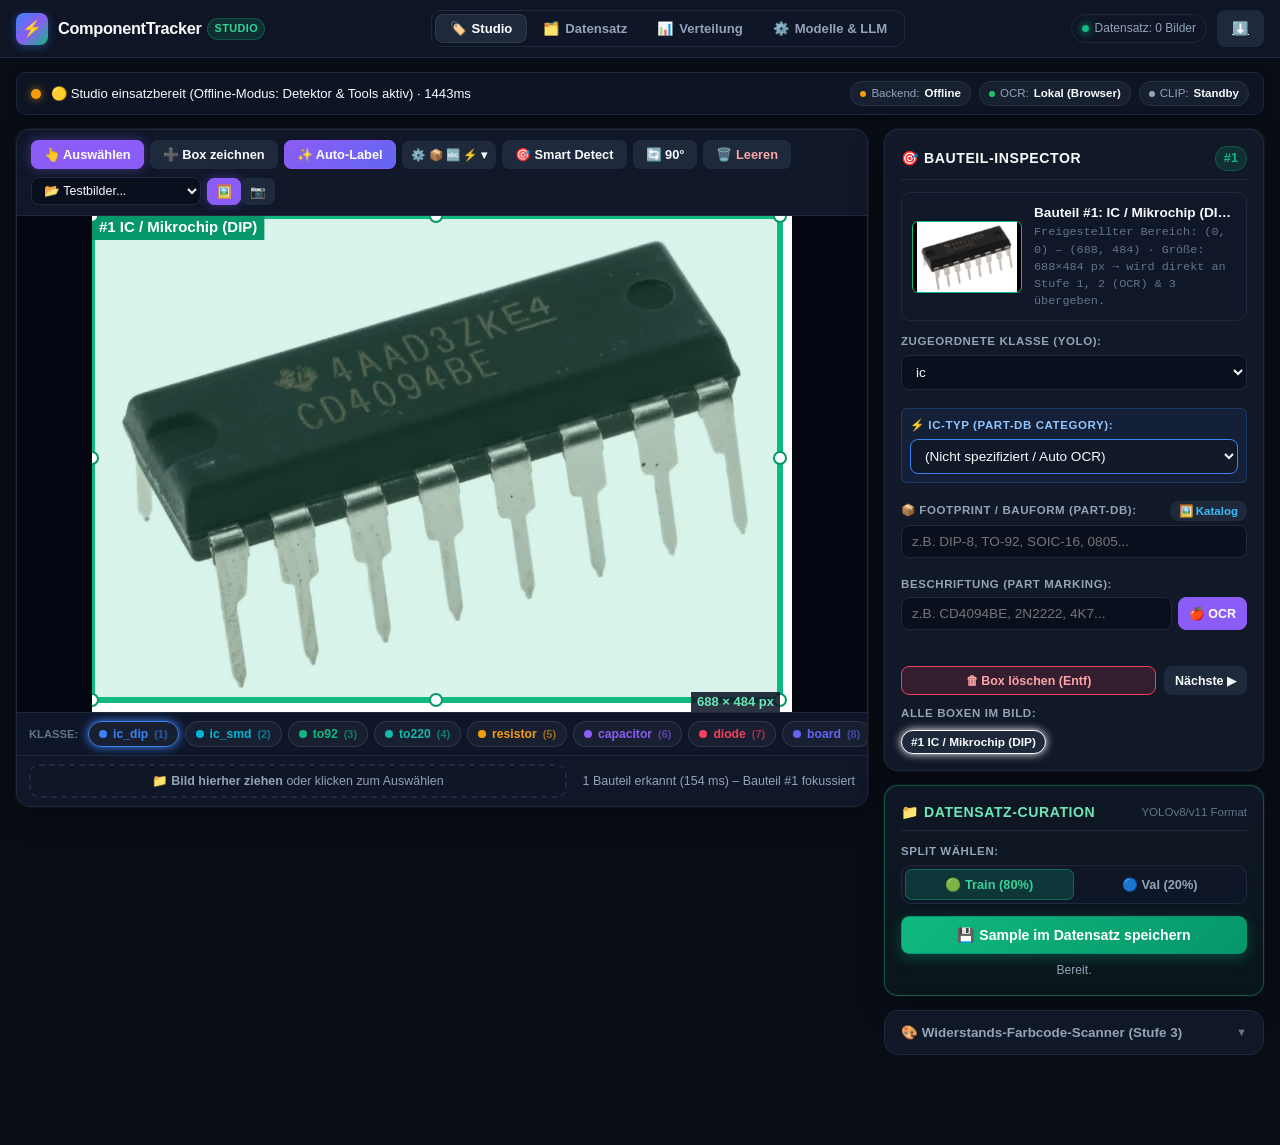
==== studies/pureHtmlJs/index.html @ 115fc206 "Initial commit: ComponentTracker with AI auto-labeling, Part-DB catalog, and dataset curation" ====
<!DOCTYPE html>
<html lang="de">
<head>
    <meta charset="UTF-8">
    <meta name="viewport" content="width=device-width, initial-scale=1.0, maximum-scale=1.0, user-scalable=no, viewport-fit=cover">
    <meta name="apple-mobile-web-app-capable" content="yes">
    <meta name="apple-mobile-web-app-status-bar-style" content="black-translucent">
    <title>ComponentTracker Studio – Data Curation & Labeling Platform</title>
    <style>
        :root {
            --bg: #090d16;
            --surface: #111827;
            --surface-elevated: #1e293b;
            --surface-glass: rgba(17, 24, 39, 0.85);
            --border: #1f293d;
            --border-hover: #334155;
            --border-focus: #38bdf8;
            --text: #f8fafc;
            --text-secondary: #94a3b8;
            --muted: #64748b;
            
            --primary: #3b82f6;
            --primary-hover: #2563eb;
            --accent: #10b981;
            --accent-glow: rgba(16, 185, 129, 0.25);
            --purple: #8b5cf6;
            --amber: #f59e0b;
            --rose: #f43f5e;
            --cyan: #06b6d4;

            /* YOLO Klassen-Farben (Semantic Palette) */
            --c-ic-dip: #3b82f6;
            --c-ic-smd: #06b6d4;
            --c-to92: #10b981;
            --c-to220: #14b8a6;
            --c-resistor: #f59e0b;
            --c-capacitor: #8b5cf6;
            --c-diode: #f43f5e;
            --c-board: #6366f1;
            --c-other: #94a3b8;

            --radius-sm: 6px;
            --radius-md: 10px;
            --radius-lg: 14px;
            --radius-full: 9999px;
            --shadow-card: 0 10px 30px -5px rgba(0, 0, 0, 0.5), 0 0 0 1px rgba(255, 255, 255, 0.05);
        }

        * {
            box-sizing: border-box;
            -webkit-tap-highlight-color: transparent;
        }

        body {
            font-family: -apple-system, BlinkMacSystemFont, "SF Pro Text", "Segoe UI", Roboto, Helvetica, Arial, sans-serif;
            background: var(--bg);
            color: var(--text);
            margin: 0;
            padding: 0;
            min-height: 100dvh;
            display: flex;
            flex-direction: column;
            overflow-x: hidden;
            font-size: 14px;
            line-height: 1.45;
        }

        /* Safe-Area Insets für iPhone 16 Pro (Dynamic Island & Home Indicator) */
        .safe-top {
            padding-top: max(12px, env(safe-area-inset-top));
        }
        .safe-bottom {
            padding-bottom: max(16px, env(safe-area-inset-bottom));
        }

        /* =====================================================================
           STUDIO NAVIGATION HEADER (Dataloop / ClearML Style)
           ===================================================================== */
        header.studio-navbar {
            position: sticky;
            top: 0;
            z-index: 50;
            background: var(--surface-glass);
            backdrop-filter: blur(20px);
            -webkit-backdrop-filter: blur(20px);
            border-bottom: 1px solid var(--border);
            padding: max(10px, env(safe-area-inset-top)) 16px 10px;
            display: flex;
            align-items: center;
            justify-content: space-between;
            gap: 12px;
        }

        .brand-wrap {
            display: flex;
            align-items: center;
            gap: 10px;
            text-decoration: none;
            color: var(--text);
            user-select: none;
        }
        .brand-icon {
            width: 32px;
            height: 32px;
            border-radius: 8px;
            background: linear-gradient(135deg, #3b82f6 0%, #8b5cf6 50%, #10b981 100%);
            display: flex;
            align-items: center;
            justify-content: center;
            font-size: 16px;
            font-weight: 800;
            box-shadow: 0 2px 10px rgba(59, 130, 246, 0.4);
        }
        .brand-title {
            font-size: 1.02rem;
            font-weight: 700;
            letter-spacing: -0.02em;
            display: flex;
            align-items: center;
            gap: 6px;
        }
        .brand-badge {
            font-size: 0.68rem;
            font-weight: 700;
            text-transform: uppercase;
            padding: 2px 6px;
            border-radius: var(--radius-full);
            background: rgba(16, 185, 129, 0.15);
            color: #34d399;
            border: 1px solid rgba(16, 185, 129, 0.3);
            letter-spacing: 0.04em;
        }

        /* Segmented Navigation Control */
        .nav-tabs {
            display: flex;
            align-items: center;
            background: rgba(15, 23, 42, 0.7);
            border: 1px solid var(--border);
            border-radius: var(--radius-md);
            padding: 3px;
            gap: 2px;
        }
        .nav-tab-btn {
            background: transparent;
            border: none;
            color: var(--text-secondary);
            font-size: 0.82rem;
            font-weight: 600;
            padding: 6px 14px;
            border-radius: 8px;
            cursor: pointer;
            transition: all 0.15s ease;
            display: flex;
            align-items: center;
            gap: 6px;
            white-space: nowrap;
        }
        .nav-tab-btn:hover {
            color: var(--text);
            background: rgba(255, 255, 255, 0.05);
        }
        .nav-tab-btn.active {
            background: var(--surface-elevated);
            color: #fff;
            box-shadow: 0 1px 4px rgba(0, 0, 0, 0.3);
            border: 1px solid rgba(255, 255, 255, 0.08);
        }

        .header-actions {
            display: flex;
            align-items: center;
            gap: 10px;
        }
        .status-pill {
            display: flex;
            align-items: center;
            gap: 6px;
            font-size: 0.75rem;
            color: var(--text-secondary);
            background: rgba(15, 23, 42, 0.6);
            border: 1px solid var(--border);
            padding: 5px 10px;
            border-radius: var(--radius-full);
            white-space: nowrap;
        }
        .live-dot {
            width: 7px;
            height: 7px;
            border-radius: 50%;
            background: #10b981;
            box-shadow: 0 0 8px #10b981;
            animation: pulse-dot 2s infinite;
        }
        @keyframes pulse-dot {
            0%, 100% { opacity: 1; transform: scale(1); }
            50% { opacity: 0.5; transform: scale(0.85); }
        }

        /* =====================================================================
           VIEW CONTAINERS
           ===================================================================== */
        main.app-main {
            flex: 1;
            width: 100%;
            max-width: 1440px;
            margin: 0 auto;
            padding: 14px 16px 80px; /* 80px padding for mobile dock */
            display: flex;
            flex-direction: column;
        }

        .app-view {
            display: none;
            width: 100%;
            animation: fadeIn 0.2s ease-out;
        }
        .app-view.active {
            display: block;
        }
        @keyframes fadeIn {
            from { opacity: 0; transform: translateY(4px); }
            to { opacity: 1; transform: translateY(0); }
        }

        /* =====================================================================
           STUDIO VIEW LAYOUT (Canvas + Inspector)
           ===================================================================== */
        .studio-grid {
            display: grid;
            grid-template-columns: 1fr 380px;
            gap: 16px;
            align-items: start;
        }

        @media (max-width: 960px) {
            .studio-grid {
                grid-template-columns: 1fr;
            }
        }

        /* Hero Canvas Section */
        .studio-canvas-card {
            background: var(--surface);
            border: 1px solid var(--border);
            border-radius: var(--radius-lg);
            overflow: hidden;
            display: flex;
            flex-direction: column;
            box-shadow: var(--shadow-card);
        }

        .canvas-top-bar {
            padding: 10px 14px;
            background: rgba(15, 23, 42, 0.7);
            border-bottom: 1px solid var(--border);
            display: flex;
            align-items: center;
            justify-content: space-between;
            gap: 8px;
            flex-wrap: wrap;
        }

        .tool-btn-group {
            display: flex;
            align-items: center;
            gap: 6px;
            flex-wrap: wrap;
        }

        .btn-tool {
            padding: 6px 12px;
            font-size: 0.8rem;
            font-weight: 600;
            border-radius: 7px;
            border: 1px solid var(--border);
            background: var(--surface-elevated);
            color: var(--text);
            cursor: pointer;
            transition: all 0.15s ease;
            display: inline-flex;
            align-items: center;
            gap: 6px;
        }
        .btn-tool:hover:not(:disabled) {
            background: #334155;
            border-color: #475569;
        }
        .btn-tool.active {
            background: #8b5cf6;
            border-color: #8b5cf6;
            color: #fff;
            box-shadow: 0 0 12px rgba(139, 92, 246, 0.4);
        }
        .btn-tool-accent {
            background: linear-gradient(135deg, #8b5cf6 0%, #6366f1 100%);
            border-color: #8b5cf6;
            color: #fff;
            font-weight: 700;
        }
        .btn-tool-accent:hover:not(:disabled) {
            filter: brightness(1.15);
        }

        /* Hero Image / Video Stage */
        .stage-viewport {
            background: #040711;
            position: relative;
            min-height: 380px;
            max-height: 68vh;
            display: flex;
            align-items: center;
            justify-content: center;
            overflow: hidden;
            touch-action: none;
            user-select: none;
            -webkit-user-select: none;
        }

        .image-stage-wrap {
            position: relative;
            display: inline-block;
            max-width: 100%;
            max-height: 68vh;
            line-height: 0;
        }

        #preview-image, #webcam {
            max-width: 100%;
            max-height: 68vh;
            width: auto;
            height: auto;
            display: block;
            object-fit: contain;
        }

        #bbox-overlay-canvas, #webcam-bbox-canvas {
            position: absolute;
            top: 0;
            left: 0;
            width: 100%;
            height: 100%;
            cursor: crosshair;
            pointer-events: auto;
            touch-action: none;
        }

        /* Mobile Magnifier Loupe */
        #touch-loupe-canvas {
            position: absolute;
            top: 14px;
            right: 14px;
            width: 90px;
            height: 90px;
            border-radius: 50%;
            border: 3px solid #38bdf8;
            box-shadow: 0 8px 24px rgba(0, 0, 0, 0.8), 0 0 16px rgba(56, 189, 248, 0.4);
            pointer-events: none;
            display: none;
            background: #000;
            z-index: 30;
        }

        /* Class Quick-Palette Bar (unter dem Canvas) */
        .class-palette-bar {
            padding: 8px 12px;
            background: rgba(15, 23, 42, 0.95);
            border-top: 1px solid var(--border);
            display: flex;
            align-items: center;
            gap: 6px;
            overflow-x: auto;
            scrollbar-width: thin;
        }
        .class-palette-bar::-webkit-scrollbar {
            height: 4px;
        }
        .class-palette-bar::-webkit-scrollbar-thumb {
            background: var(--border);
            border-radius: 4px;
        }

        .class-quick-chip {
            padding: 5px 10px;
            border-radius: var(--radius-full);
            font-size: 0.76rem;
            font-weight: 600;
            background: rgba(255, 255, 255, 0.04);
            border: 1px solid rgba(255, 255, 255, 0.1);
            color: var(--text-secondary);
            cursor: pointer;
            transition: all 0.15s ease;
            white-space: nowrap;
            display: inline-flex;
            align-items: center;
            gap: 6px;
        }
        .class-quick-chip:hover {
            color: #fff;
            transform: translateY(-1px);
        }
        .class-quick-chip.active {
            color: #fff;
            border-color: currentColor;
            box-shadow: 0 0 10px currentColor;
        }
        .class-dot {
            width: 8px;
            height: 8px;
            border-radius: 50%;
            background: currentColor;
        }

        /* Sample Quick-Bar (unter Palette) */
        .canvas-bottom-bar {
            padding: 8px 12px;
            background: rgba(15, 23, 42, 0.6);
            border-top: 1px solid var(--border);
            display: flex;
            align-items: center;
            justify-content: space-between;
            gap: 8px;
            flex-wrap: wrap;
            font-size: 0.78rem;
            color: var(--text-secondary);
        }

        /* =====================================================================
           STUDIO INSPECTOR COLUMN (Right Side)
           ===================================================================== */
        .studio-inspector {
            display: flex;
            flex-direction: column;
            gap: 14px;
        }

        .inspector-card {
            background: var(--surface);
            border: 1px solid var(--border);
            border-radius: var(--radius-lg);
            padding: 16px;
            box-shadow: var(--shadow-card);
        }

        .card-header-row {
            display: flex;
            align-items: center;
            justify-content: space-between;
            margin-bottom: 12px;
            padding-bottom: 8px;
            border-bottom: 1px solid var(--border);
        }
        .card-title {
            font-size: 0.88rem;
            font-weight: 700;
            color: var(--text);
            display: flex;
            align-items: center;
            gap: 8px;
            text-transform: uppercase;
            letter-spacing: 0.04em;
        }

        /* Selected Box Crop Preview */
        .crop-hero-wrap {
            display: flex;
            gap: 12px;
            align-items: center;
            background: rgba(15, 23, 42, 0.8);
            border: 1px solid var(--border);
            border-radius: var(--radius-md);
            padding: 10px;
            margin-bottom: 12px;
        }
        #stage0-crop-canvas {
            width: 110px;
            height: 72px;
            border-radius: 6px;
            background: #000;
            border: 1px solid var(--accent);
            object-fit: contain;
            display: block;
            flex-shrink: 0;
        }
        .crop-ocr-overlay {
            position: absolute;
            top: 10px;
            left: 10px;
            width: 110px;
            height: 72px;
            border-radius: 6px;
            background: rgba(15, 23, 42, 0.78);
            backdrop-filter: blur(3px);
            -webkit-backdrop-filter: blur(3px);
            display: flex;
            flex-direction: column;
            align-items: center;
            justify-content: center;
            border: 1.5px solid rgba(192, 132, 252, 0.7);
            overflow: hidden;
            z-index: 10;
            box-shadow: 0 0 15px rgba(192, 132, 252, 0.3);
        }
        .ocr-scan-laser {
            position: absolute;
            left: 0;
            right: 0;
            height: 2px;
            background: linear-gradient(90deg, transparent, #c084fc, #38bdf8, transparent);
            box-shadow: 0 0 8px #c084fc, 0 0 14px #38bdf8;
            animation: laserScan 1.1s ease-in-out infinite alternate;
        }
        @keyframes laserScan {
            0% { top: 4px; opacity: 0.4; }
            50% { opacity: 1; }
            100% { top: 66px; opacity: 0.4; }
        }
        .ocr-spinner-badge {
            position: relative;
            z-index: 2;
            display: flex;
            align-items: center;
            gap: 5px;
            background: rgba(0, 0, 0, 0.75);
            padding: 3px 7px;
            border-radius: 4px;
            font-size: 0.7rem;
            font-weight: 700;
            color: #e9d5ff;
            border: 1px solid rgba(192, 132, 252, 0.4);
        }
        .ocr-spinner {
            width: 10px;
            height: 10px;
            border: 2px solid rgba(192, 132, 252, 0.3);
            border-top-color: #c084fc;
            border-radius: 50%;
            animation: spin 0.8s linear infinite;
        }
        @keyframes spin {
            to { transform: rotate(360deg); }
        }

        .btn-danger-pulse {
            background: linear-gradient(135deg, #ef4444 0%, #dc2626 100%) !important;
            border-color: #f87171 !important;
            color: #fff !important;
            animation: stopPulse 1.4s ease-in-out infinite alternate;
        }
        @keyframes stopPulse {
            0% { box-shadow: 0 0 4px rgba(239, 68, 68, 0.4); }
            100% { box-shadow: 0 0 12px rgba(239, 68, 68, 0.8); }
        }
        .crop-meta-wrap {
            flex: 1;
            min-width: 0;
            font-size: 0.78rem;
        }
        .crop-title-text {
            font-size: 0.85rem;
            font-weight: 700;
            color: var(--text);
            margin-bottom: 2px;
            white-space: nowrap;
            overflow: hidden;
            text-overflow: ellipsis;
        }
        .crop-dims-text {
            color: var(--muted);
            font-family: ui-monospace, monospace;
            font-size: 0.74rem;
        }

        /* Form Fields */
        .form-group {
            margin-bottom: 12px;
        }
        label.field-label {
            display: block;
            font-size: 0.72rem;
            font-weight: 700;
            color: var(--text-secondary);
            margin-bottom: 5px;
            text-transform: uppercase;
            letter-spacing: 0.05em;
        }

        select, input[type="text"], input[type="password"] {
            width: 100%;
            padding: 8px 10px;
            border-radius: 8px;
            border: 1px solid var(--border);
            background: #0a0f1d;
            color: var(--text);
            font-size: 0.85rem;
            transition: border-color 0.15s ease;
        }
        select:focus, input[type="text"]:focus, input[type="password"]:focus {
            outline: none;
            border-color: var(--border-focus);
            box-shadow: 0 0 0 2px rgba(56, 189, 248, 0.2);
        }

        /* Curation Split Selector */
        .split-pill-group {
            display: flex;
            background: rgba(15, 23, 42, 0.8);
            border: 1px solid var(--border);
            border-radius: var(--radius-md);
            padding: 3px;
            gap: 3px;
        }
        .split-pill-btn {
            flex: 1;
            padding: 7px 10px;
            border: none;
            border-radius: 7px;
            font-size: 0.8rem;
            font-weight: 600;
            cursor: pointer;
            background: transparent;
            color: var(--text-secondary);
            transition: all 0.15s ease;
            text-align: center;
        }
        .split-pill-btn.active.train {
            background: rgba(16, 185, 129, 0.2);
            color: #34d399;
            border: 1px solid rgba(16, 185, 129, 0.4);
        }
        .split-pill-btn.active.val {
            background: rgba(59, 130, 246, 0.2);
            color: #60a5fa;
            border: 1px solid rgba(59, 130, 246, 0.4);
        }

        .btn-save-dataset {
            width: 100%;
            padding: 10px 14px;
            font-size: 0.88rem;
            font-weight: 700;
            border-radius: 8px;
            border: 1px solid #059669;
            background: linear-gradient(135deg, #10b981 0%, #059669 100%);
            color: #fff;
            cursor: pointer;
            transition: all 0.15s ease;
            display: flex;
            align-items: center;
            justify-content: center;
            gap: 8px;
            box-shadow: 0 4px 14px rgba(16, 185, 129, 0.3);
        }
        .btn-save-dataset:hover:not(:disabled) {
            filter: brightness(1.1);
            transform: translateY(-1px);
        }

        /* Collapsible Accordion (Advanced Tools) */
        details.tool-accordion {
            background: var(--surface);
            border: 1px solid var(--border);
            border-radius: var(--radius-lg);
            overflow: hidden;
            margin-bottom: 10px;
        }
        details.tool-accordion summary {
            padding: 12px 16px;
            font-weight: 600;
            font-size: 0.84rem;
            color: var(--text-secondary);
            cursor: pointer;
            user-select: none;
            display: flex;
            align-items: center;
            justify-content: space-between;
            background: rgba(15, 23, 42, 0.4);
        }
        details.tool-accordion summary:hover {
            color: var(--text);
            background: rgba(255, 255, 255, 0.03);
        }
        details.tool-accordion[open] summary {
            border-bottom: 1px solid var(--border);
            color: var(--text);
        }
        .accordion-content {
            padding: 14px 16px;
        }

        /* =====================================================================
           DATASET BROWSER VIEW (Dataloop Style Gallery)
           ===================================================================== */
        .dataset-toolbar {
            background: var(--surface);
            border: 1px solid var(--border);
            border-radius: var(--radius-lg);
            padding: 14px 16px;
            margin-bottom: 16px;
            display: flex;
            align-items: center;
            justify-content: space-between;
            gap: 12px;
            flex-wrap: wrap;
        }
        .filter-group {
            display: flex;
            align-items: center;
            gap: 8px;
            flex-wrap: wrap;
        }

        /* Labellerr & Dataloop Style Dataset Header & Toolbar */
        .dataset-top-header {
            background: var(--surface);
            border: 1px solid var(--border);
            border-radius: var(--radius-lg);
            padding: 12px 18px;
            margin-bottom: 12px;
            display: flex;
            align-items: center;
            justify-content: space-between;
            gap: 16px;
            flex-wrap: wrap;
        }
        .dataset-title-block {
            display: flex;
            flex-direction: column;
            gap: 2px;
        }
        .dataset-heading {
            font-size: 1.25rem;
            font-weight: 800;
            color: #fff;
            margin: 0;
            letter-spacing: -0.01em;
        }
        .dataset-subheading {
            font-size: 0.74rem;
            color: var(--text-secondary);
        }
        .gallery-search-wrap {
            flex: 1;
            max-width: 320px;
            min-width: 180px;
        }
        .gallery-search-wrap input {
            width: 100%;
            background: rgba(15, 23, 42, 0.7);
            border: 1px solid var(--border);
            border-radius: var(--radius-md);
            padding: 6px 12px;
            color: var(--text);
            font-size: 0.8rem;
            outline: none;
            transition: border-color 0.15s ease;
        }
        .gallery-search-wrap input:focus {
            border-color: #38bdf8;
            box-shadow: 0 0 0 2px rgba(56, 189, 248, 0.2);
        }
        .dataset-header-controls {
            display: flex;
            align-items: center;
            gap: 8px;
            flex-wrap: wrap;
        }
        .zoom-slider-box {
            display: flex;
            align-items: center;
            gap: 6px;
            background: rgba(15, 23, 42, 0.7);
            border: 1px solid var(--border);
            padding: 4px 10px;
            border-radius: var(--radius-md);
        }
        .zoom-slider-box input[type="range"] {
            width: 80px;
            accent-color: #38bdf8;
            cursor: pointer;
        }
        .badge-pill {
            background: rgba(255, 255, 255, 0.08);
            border: 1px solid rgba(255, 255, 255, 0.12);
            color: var(--text);
            border-radius: var(--radius-full);
            padding: 2px 8px;
            font-size: 0.72rem;
            font-weight: 700;
            font-family: ui-monospace, monospace;
        }
        .badge-pill.accent {
            background: rgba(56, 189, 248, 0.15);
            border-color: rgba(56, 189, 248, 0.35);
            color: #38bdf8;
        }

        /* Filter-Bar mit Splits & Dynamischen Klassen-Chips */
        .dataset-filter-bar {
            background: var(--surface);
            border: 1px solid var(--border);
            border-radius: var(--radius-md);
            padding: 8px 14px;
            margin-bottom: 16px;
            display: flex;
            align-items: center;
            gap: 12px;
            flex-wrap: wrap;
        }
        .filter-split-group {
            display: flex;
            align-items: center;
            gap: 6px;
        }
        .filter-label {
            font-size: 0.78rem;
            font-weight: 700;
            color: var(--text-secondary);
        }
        .btn-filter-pill {
            background: transparent;
            border: 1px solid var(--border);
            color: var(--text-secondary);
            border-radius: var(--radius-full);
            padding: 3px 10px;
            font-size: 0.75rem;
            font-weight: 600;
            cursor: pointer;
            transition: all 0.15s ease;
        }
        .btn-filter-pill:hover {
            color: var(--text);
            background: rgba(255, 255, 255, 0.05);
        }
        .btn-filter-pill.active {
            background: #38bdf8;
            border-color: #38bdf8;
            color: #0f172a;
            font-weight: 700;
        }
        .filter-divider {
            width: 1px;
            height: 20px;
            background: var(--border);
        }
        .filter-classes-scroll {
            display: flex;
            align-items: center;
            gap: 6px;
            overflow-x: auto;
            flex: 1;
            padding-bottom: 2px;
        }
        .class-filter-pill {
            padding: 3px 10px;
            border-radius: var(--radius-full);
            font-size: 0.72rem;
            font-weight: 600;
            background: rgba(255, 255, 255, 0.04);
            cursor: pointer;
            border: 1px solid rgba(255, 255, 255, 0.12);
            white-space: nowrap;
            transition: all 0.15s ease;
        }
        .class-filter-pill:hover {
            background: rgba(255, 255, 255, 0.08);
        }
        .class-filter-pill.active {
            background: rgba(56, 189, 248, 0.2);
            border-color: #38bdf8;
            color: #38bdf8 !important;
            font-weight: 800;
            box-shadow: 0 0 10px rgba(56, 189, 248, 0.3);
        }

        .gallery-grid {
            display: grid;
            grid-template-columns: repeat(auto-fill, minmax(var(--gallery-card-min-width, 260px), 1fr));
            gap: 16px;
        }

        .sample-card {
            background: var(--surface);
            border: 1px solid var(--border);
            border-radius: var(--radius-md);
            overflow: hidden;
            transition: all 0.2s ease;
            display: flex;
            flex-direction: column;
            box-shadow: var(--shadow-card);
            position: relative;
        }
        .sample-card:hover {
            border-color: #38bdf8;
            transform: translateY(-2px);
            box-shadow: 0 8px 24px rgba(0, 0, 0, 0.4);
        }
        .sample-thumb-wrap {
            position: relative;
            width: 100%;
            aspect-ratio: 4 / 3;
            background: #060913;
            cursor: pointer;
            overflow: hidden;
            display: flex;
            align-items: center;
            justify-content: center;
        }
        .sample-thumb-wrap::before {
            content: '';
            position: absolute;
            inset: 0;
            background: linear-gradient(90deg, rgba(255,255,255,0.01) 0%, rgba(255,255,255,0.06) 50%, rgba(255,255,255,0.01) 100%);
            background-size: 200% 100%;
            animation: gallery-shimmer 1.8s infinite;
            pointer-events: none;
            z-index: 1;
            transition: opacity 0.2s ease;
        }
        .sample-thumb-wrap.loaded::before {
            opacity: 0;
        }
        .sample-thumb-wrap img {
            width: 100%;
            height: 100%;
            object-fit: fill;
            display: block;
            opacity: 0;
            transition: opacity 0.3s cubic-bezier(0.4, 0, 0.2, 1), transform 0.2s ease;
        }
        .sample-thumb-wrap img.loaded {
            opacity: 1;
        }
        .sample-card:hover .sample-thumb-wrap img {
            transform: scale(1.02);
        }

        @keyframes gallery-shimmer {
            0% { background-position: -200% 0; }
            100% { background-position: 200% 0; }
        }
        .gallery-skeleton-card {
            background: var(--surface);
            border: 1px solid var(--border);
            border-radius: var(--radius-md);
            overflow: hidden;
            display: flex;
            flex-direction: column;
            pointer-events: none;
            box-shadow: var(--shadow-card);
        }
        .skeleton-thumb {
            width: 100%;
            aspect-ratio: 4 / 3;
            background: linear-gradient(90deg, #070b14 0%, #151d30 50%, #070b14 100%);
            background-size: 200% 100%;
            animation: gallery-shimmer 1.5s infinite;
        }
        .skeleton-line {
            height: 12px;
            border-radius: 4px;
            background: linear-gradient(90deg, rgba(255,255,255,0.03) 0%, rgba(255,255,255,0.08) 50%, rgba(255,255,255,0.03) 100%);
            background-size: 200% 100%;
            animation: gallery-shimmer 1.5s infinite;
            margin-bottom: 8px;
        }
        .gallery-sentinel {
            grid-column: 1 / -1;
            padding: 24px 16px;
            text-align: center;
            color: var(--muted);
            font-size: 0.85rem;
            display: flex;
            align-items: center;
            justify-content: center;
            gap: 10px;
        }
        .gallery-sentinel-spinner {
            width: 18px;
            height: 18px;
            border: 2px solid rgba(56, 189, 248, 0.2);
            border-top-color: #38bdf8;
            border-radius: 50%;
            animation: spin 0.8s linear infinite;
        }
        .sample-boxes-overlay {
            position: absolute;
            top: 0;
            left: 0;
            width: 100%;
            height: 100%;
            pointer-events: none;
            transition: opacity 0.2s ease;
            z-index: 2;
        }
        .sample-boxes-overlay.hidden {
            opacity: 0;
        }
        .sample-split-tag {
            position: absolute;
            top: 8px;
            left: 8px;
            padding: 2px 7px;
            border-radius: var(--radius-full);
            font-size: 0.68rem;
            font-weight: 800;
            text-transform: uppercase;
            letter-spacing: 0.05em;
            z-index: 3;
        }
        .sample-split-tag.train {
            background: rgba(16, 185, 129, 0.95);
            color: #064e3b;
            box-shadow: 0 2px 6px rgba(0,0,0,0.4);
        }
        .sample-split-tag.val {
            background: rgba(59, 130, 246, 0.95);
            color: #1e3a8a;
            box-shadow: 0 2px 6px rgba(0,0,0,0.4);
        }
        .sample-count-tag {
            position: absolute;
            bottom: 8px;
            right: 8px;
            padding: 2px 8px;
            border-radius: var(--radius-full);
            font-size: 0.7rem;
            font-weight: 700;
            background: rgba(0, 0, 0, 0.8);
            color: #fff;
            backdrop-filter: blur(4px);
            border: 1px solid rgba(255, 255, 255, 0.15);
            z-index: 3;
        }
        .sample-status-bar {
            height: 3px;
            width: 100%;
            background: #10b981;
        }
        .sample-status-bar.empty {
            background: #f59e0b;
        }

        .sample-card-body {
            padding: 10px 12px;
            display: flex;
            flex-direction: column;
            gap: 8px;
            flex: 1;
        }
        .sample-card-title {
            font-size: 0.8rem;
            font-weight: 700;
            color: var(--text);
            font-family: ui-monospace, monospace;
            white-space: nowrap;
            overflow: hidden;
            text-overflow: ellipsis;
        }
        .sample-classes-wrap {
            display: flex;
            flex-wrap: wrap;
            gap: 4px;
        }
        .sample-class-pill {
            font-size: 0.68rem;
            padding: 2px 6px;
            border-radius: 4px;
            background: rgba(255, 255, 255, 0.06);
            color: var(--text-secondary);
            border: 1px solid rgba(255, 255, 255, 0.08);
        }
        .sample-card-actions {
            display: flex;
            gap: 6px;
            padding-top: 6px;
            border-top: 1px solid var(--border);
        }

        /* =====================================================================
           CURATION ANALYTICS VIEW (ClearML Style)
           ===================================================================== */
        .analytics-kpi-grid {
            display: grid;
            grid-template-columns: repeat(auto-fit, minmax(200px, 1fr));
            gap: 14px;
            margin-bottom: 20px;
        }
        .kpi-card {
            background: var(--surface);
            border: 1px solid var(--border);
            border-radius: var(--radius-lg);
            padding: 16px;
            box-shadow: var(--shadow-card);
        }
        .kpi-label {
            font-size: 0.74rem;
            font-weight: 700;
            text-transform: uppercase;
            letter-spacing: 0.05em;
            color: var(--text-secondary);
            margin-bottom: 6px;
        }
        .kpi-val {
            font-size: 1.8rem;
            font-weight: 800;
            color: var(--text);
            letter-spacing: -0.02em;
        }
        .kpi-sub {
            font-size: 0.74rem;
            color: var(--muted);
            margin-top: 4px;
        }

        .distribution-table-card {
            background: var(--surface);
            border: 1px solid var(--border);
            border-radius: var(--radius-lg);
            padding: 18px;
            box-shadow: var(--shadow-card);
        }
        .dist-row {
            display: grid;
            grid-template-columns: 140px 1fr 60px 110px;
            align-items: center;
            gap: 12px;
            padding: 8px 0;
            border-bottom: 1px solid rgba(255, 255, 255, 0.04);
            font-size: 0.82rem;
        }
        .dist-bar-track {
            height: 10px;
            background: rgba(255, 255, 255, 0.06);
            border-radius: 5px;
            overflow: hidden;
        }
        .dist-bar-fill {
            height: 100%;
            border-radius: 5px;
            transition: width 0.3s ease;
        }
        .health-tag {
            font-size: 0.68rem;
            font-weight: 700;
            padding: 2px 6px;
            border-radius: var(--radius-full);
            text-align: center;
        }
        .health-tag.good {
            background: rgba(16, 185, 129, 0.15);
            color: #34d399;
        }
        .health-tag.fair {
            background: rgba(245, 158, 11, 0.15);
            color: #fbbf24;
        }
        .health-tag.low {
            background: rgba(244, 63, 94, 0.15);
            color: #fb7185;
        }

        /* =====================================================================
           IPHONE 16 PRO STICKY BOTTOM DOCK (Thumb Ergonomics)
           ===================================================================== */
        .mobile-dock {
            display: none;
            position: fixed;
            bottom: 0;
            left: 0;
            right: 0;
            z-index: 100;
            background: rgba(15, 23, 42, 0.92);
            backdrop-filter: blur(20px);
            -webkit-backdrop-filter: blur(20px);
            border-top: 1px solid var(--border);
            padding: 8px 12px max(14px, env(safe-area-inset-bottom));
        }

        .mobile-dock-inner {
            display: flex;
            align-items: center;
            justify-content: space-around;
            gap: 8px;
            max-width: 480px;
            margin: 0 auto;
        }

        .dock-btn {
            flex: 1;
            min-height: 48px; /* Touch target >= 44px */
            border-radius: 10px;
            border: 1px solid var(--border);
            background: var(--surface-elevated);
            color: var(--text);
            font-size: 0.78rem;
            font-weight: 700;
            display: flex;
            flex-direction: column;
            align-items: center;
            justify-content: center;
            gap: 2px;
            cursor: pointer;
            transition: transform 0.1s ease, background 0.15s ease;
        }
        .dock-btn:active {
            transform: scale(0.96);
        }
        .dock-btn.primary {
            background: linear-gradient(135deg, #8b5cf6 0%, #6366f1 100%);
            border-color: #8b5cf6;
            color: #fff;
        }
        .dock-btn.save {
            background: linear-gradient(135deg, #10b981 0%, #059669 100%);
            border-color: #10b981;
            color: #fff;
        }
        .dock-btn.dock-btn-danger {
            background: linear-gradient(135deg, #ef4444 0%, #dc2626 100%) !important;
            border-color: #f87171 !important;
            color: #fff !important;
            animation: redDockPulse 1.2s ease-in-out infinite;
        }
        @keyframes redDockPulse {
            0%, 100% { box-shadow: 0 0 0 0 rgba(239, 68, 68, 0.6); }
            50% { box-shadow: 0 0 0 8px rgba(239, 68, 68, 0); }
        }

        @media (max-width: 768px) {
            .mobile-dock {
                display: block;
            }
            .nav-tab-btn span {
                display: none;
            }
            .nav-tab-btn {
                padding: 6px 10px;
                font-size: 1rem;
            }
        }

        /* Hilfsklassen */
        .btn {
            padding: 8px 14px;
            border-radius: 8px;
            border: 1px solid var(--border);
            background: var(--surface-elevated);
            color: var(--text);
            font-size: 0.84rem;
            font-weight: 600;
            cursor: pointer;
            transition: all 0.15s ease;
            display: inline-flex;
            align-items: center;
            justify-content: center;
            gap: 6px;
        }
        .btn:hover:not(:disabled) {
            background: #334155;
            border-color: #475569;
        }
        .btn:disabled {
            opacity: 0.5;
            cursor: not-allowed;
        }
        .btn-primary {
            background: var(--primary);
            border-color: var(--primary);
            color: #fff;
        }
        .btn-primary:hover:not(:disabled) {
            background: var(--primary-hover);
        }
        .btn-ocr {
            background: var(--purple);
            border-color: var(--purple);
            color: #fff;
        }
        .btn-danger {
            background: rgba(244, 63, 94, 0.15);
            border-color: var(--rose);
            color: #fca5a5;
        }
        .btn-danger:hover:not(:disabled) {
            background: rgba(244, 63, 94, 0.25);
        }

        /* Chips & Tags */
        .bbox-chips, .part-chips {
            display: flex;
            flex-wrap: wrap;
            gap: 6px;
            margin-top: 8px;
        }
        .bbox-chip {
            padding: 4px 9px;
            border-radius: var(--radius-full);
            font-size: 0.74rem;
            font-weight: 700;
            background: var(--surface-elevated);
            border: 1px solid var(--border);
            color: var(--text);
            cursor: pointer;
            transition: all 0.15s ease;
        }
        .bbox-chip.active {
            border-color: currentColor;
            box-shadow: 0 0 8px currentColor;
        }
        .part-chip {
            display: inline-flex;
            align-items: center;
            gap: 4px;
            background: rgba(16, 185, 129, 0.15);
            border: 1px solid rgba(16, 185, 129, 0.35);
            color: #6ee7b7;
            padding: 4px 8px;
            border-radius: 6px;
            font-size: 0.78rem;
            font-weight: 700;
            text-decoration: none;
        }

        /* Progress Bar */
        #progress-container {
            width: 100%;
            background-color: #0f172a;
            border: 1px solid var(--border);
            border-radius: var(--radius-full);
            padding: 2px;
            margin-bottom: 10px;
            display: none;
        }
        #progress-bar {
            width: 0%;
            height: 6px;
            background: linear-gradient(90deg, var(--primary), var(--accent));
            border-radius: var(--radius-full);
            transition: width 0.15s ease;
        }
        /* Modern Studio System Status & Readiness Bar */
        .studio-status-bar {
            display: flex;
            align-items: center;
            justify-content: space-between;
            background: rgba(15, 23, 42, 0.7);
            border: 1px solid var(--border);
            border-radius: var(--radius-md);
            padding: 8px 14px;
            margin-bottom: 14px;
            font-size: 0.8rem;
            gap: 12px;
            box-shadow: 0 2px 10px rgba(0, 0, 0, 0.25);
            min-height: 40px;
            transition: all 0.2s ease;
        }

        .status-left {
            display: flex;
            align-items: center;
            gap: 10px;
            min-width: 0;
            flex: 1;
        }

        #status {
            font-size: 0.82rem;
            color: var(--text);
            font-weight: 500;
            text-align: left;
            margin: 0;
            white-space: nowrap;
            overflow: hidden;
            text-overflow: ellipsis;
        }

        .status-radar-dot {
            width: 10px;
            height: 10px;
            border-radius: 50%;
            display: inline-block;
            position: relative;
            flex-shrink: 0;
        }

        .status-radar-dot.initializing,
        .status-radar-dot.busy {
            background: #38bdf8;
            box-shadow: 0 0 0 0 rgba(56, 189, 248, 0.7);
            animation: statusPulse 1.4s infinite cubic-bezier(0.4, 0, 0.6, 1);
        }

        .status-radar-dot.ready {
            background: #22c55e;
            box-shadow: 0 0 8px rgba(34, 197, 94, 0.7);
            animation: none;
        }

        .status-radar-dot.warning {
            background: #f59e0b;
            box-shadow: 0 0 8px rgba(245, 158, 11, 0.7);
            animation: none;
        }

        @keyframes statusPulse {
            0% {
                transform: scale(0.9);
                box-shadow: 0 0 0 0 rgba(56, 189, 248, 0.75);
            }
            70% {
                transform: scale(1.15);
                box-shadow: 0 0 0 8px rgba(56, 189, 248, 0);
            }
            100% {
                transform: scale(0.9);
                box-shadow: 0 0 0 0 rgba(56, 189, 248, 0);
            }
        }

        .status-right {
            display: flex;
            align-items: center;
            gap: 8px;
            flex-shrink: 0;
        }

        .status-chip {
            display: inline-flex;
            align-items: center;
            gap: 5px;
            background: rgba(30, 41, 59, 0.6);
            border: 1px solid rgba(255, 255, 255, 0.08);
            border-radius: 9999px;
            padding: 3px 9px;
            font-size: 0.72rem;
            color: var(--text-secondary);
            white-space: nowrap;
        }

        .status-chip .chip-dot {
            width: 6px;
            height: 6px;
            border-radius: 50%;
            background: #22c55e;
            display: inline-block;
        }

        .status-chip.standby .chip-dot {
            background: #94a3b8;
        }

        .status-chip.warning .chip-dot {
            background: #f59e0b;
        }

        .status-chip .chip-val {
            font-weight: 600;
            color: var(--text);
        }

        .tool-disabled {
            opacity: 0.45 !important;
            cursor: not-allowed !important;
            pointer-events: none !important;
            filter: grayscale(0.6);
            transition: opacity 0.2s ease, filter 0.2s ease;
        }

        @media (max-width: 640px) {
            .studio-status-bar {
                flex-direction: column;
                align-items: flex-start;
                gap: 8px;
                padding: 8px 12px;
            }
            .status-right {
                width: 100%;
                overflow-x: auto;
                padding-bottom: 2px;
            }
            .status-chip {
                font-size: 0.68rem;
                padding: 2px 7px;
            }
        }

        /* Dropzone */
        .dropzone {
            width: 100%;
            padding: 16px;
            text-align: center;
            border: 2px dashed var(--border);
            border-radius: var(--radius-md);
            cursor: pointer;
            transition: all 0.15s ease;
            background: rgba(15, 23, 42, 0.4);
            margin-bottom: 8px;
        }
        .dropzone.dragover {
            border-color: var(--primary);
            background: rgba(59, 130, 246, 0.12);
        }

        /* Virtueller Widerstand (Stufe 3) */
        .resistor-visual-wrap {
            display: flex;
            align-items: center;
            justify-content: center;
            margin: 10px 0;
            padding: 10px;
            background: #0a0f1d;
            border-radius: 10px;
            border: 1px solid var(--border);
        }
        .resistor-lead {
            height: 5px;
            width: 32px;
            background: linear-gradient(180deg, #cbd5e1, #64748b);
        }
        .resistor-body {
            display: flex;
            align-items: stretch;
            justify-content: space-evenly;
            width: 180px;
            height: 40px;
            background: linear-gradient(180deg, #e6cfa7 0%, #d8b884 65%, #b8955e 100%);
            border: 2px solid #9c7a44;
            border-radius: 12px;
            padding: 0 12px;
            position: relative;
        }
        .resistor-band {
            width: 12px;
            height: 100%;
            transition: background 0.15s ease;
            box-shadow: inset 0 0 2px rgba(0,0,0,0.4);
        }
        .resistor-band.tol {
            margin-left: 14px;
        }
        .ohm-result-banner {
            font-size: 1.2rem;
            font-weight: 800;
            color: #fcd34d;
            text-align: center;
            margin: 6px 0;
        }
        .band-selectors {
            display: grid;
            grid-template-columns: repeat(4, 1fr);
            gap: 6px;
            margin-top: 8px;
        }
        @media (max-width: 520px) {
            .band-selectors {
                grid-template-columns: repeat(2, 1fr);
            }
        }
        .band-select-col label {
            display: block;
            font-size: 0.68rem;
            color: var(--muted);
            margin-bottom: 3px;
        }
        .band-select-col select {
            padding: 5px 6px;
            font-size: 0.78rem;
        }

        /* =====================================================================
           AI THINKING / AUTO-LABEL LOADING OVERLAY
           ===================================================================== */
        .ai-loading-overlay {
            position: absolute;
            inset: 0;
            z-index: 60;
            display: flex;
            align-items: center;
            justify-content: center;
            background: rgba(4, 7, 17, 0.85);
            backdrop-filter: blur(8px);
            -webkit-backdrop-filter: blur(8px);
            animation: overlayFadeIn 0.2s ease-out;
            padding: 16px;
        }
        @keyframes overlayFadeIn {
            from { opacity: 0; transform: scale(0.98); }
            to { opacity: 1; transform: scale(1); }
        }

        .ai-loading-card {
            background: linear-gradient(145deg, rgba(30, 41, 59, 0.95) 0%, rgba(15, 23, 42, 0.98) 100%);
            border: 1px solid rgba(56, 189, 248, 0.35);
            box-shadow: 0 16px 48px rgba(0, 0, 0, 0.7), 0 0 35px rgba(56, 189, 248, 0.18);
            border-radius: 20px;
            padding: 24px 26px;
            max-width: 440px;
            width: 100%;
            display: flex;
            flex-direction: column;
            align-items: center;
            text-align: center;
            position: relative;
            overflow: hidden;
        }

        .ai-loading-card::before {
            content: '';
            position: absolute;
            top: -50%;
            left: -50%;
            width: 200%;
            height: 200%;
            background: radial-gradient(circle, rgba(56, 189, 248, 0.08) 0%, transparent 60%);
            animation: rotateAura 6s linear infinite;
            pointer-events: none;
        }
        @keyframes rotateAura {
            from { transform: rotate(0deg); }
            to { transform: rotate(360deg); }
        }

        /* Denkendes Männchen / AI-Mascot Animation */
        .thinking-avatar-wrap {
            position: relative;
            width: 90px;
            height: 90px;
            margin-bottom: 12px;
            display: flex;
            align-items: center;
            justify-content: center;
        }
        .thinking-pulse-ring {
            position: absolute;
            inset: -4px;
            border-radius: 50%;
            border: 2px solid rgba(56, 189, 248, 0.6);
            animation: thinkingPulse 2s cubic-bezier(0.2, 0.8, 0.2, 1) infinite;
            pointer-events: none;
        }
        .thinking-pulse-ring.ring-2 {
            animation-delay: 0.9s;
            border-color: rgba(168, 85, 247, 0.5);
        }
        @keyframes thinkingPulse {
            0% { transform: scale(0.75); opacity: 0.9; }
            100% { transform: scale(1.45); opacity: 0; }
        }

        .thinking-avatar-box {
            width: 72px;
            height: 72px;
            border-radius: 50%;
            background: radial-gradient(circle at 35% 35%, #1e293b, #090d16);
            border: 2.5px solid #38bdf8;
            box-shadow: 0 0 24px rgba(56, 189, 248, 0.4);
            display: flex;
            align-items: center;
            justify-content: center;
            font-size: 2.4rem;
            position: relative;
            z-index: 2;
            animation: thinkingBob 2.2s ease-in-out infinite;
            user-select: none;
        }
        @keyframes thinkingBob {
            0%, 100% { transform: translateY(0) rotate(0deg); }
            35% { transform: translateY(-4px) rotate(-4deg); }
            70% { transform: translateY(2px) rotate(4deg); }
        }

        /* Schwebende Gedanken-Blasen */
        .thought-bubble {
            position: absolute;
            z-index: 4;
            font-size: 1.15rem;
            animation: bubbleFloat 2.4s ease-in-out infinite;
            filter: drop-shadow(0 2px 6px rgba(0,0,0,0.5));
            user-select: none;
        }
        .thought-bubble.b1 {
            top: -4px;
            right: 0px;
            animation-delay: 0s;
        }
        .thought-bubble.b2 {
            top: 4px;
            left: -4px;
            animation-delay: 0.8s;
            font-size: 0.95rem;
        }
        .thought-bubble.b3 {
            bottom: -2px;
            right: 2px;
            animation-delay: 1.5s;
            font-size: 0.9rem;
        }
        @keyframes bubbleFloat {
            0%, 100% { transform: translate(0, 0) scale(0.9); opacity: 0.6; }
            50% { transform: translate(3px, -6px) scale(1.15); opacity: 1; }
        }

        .loading-title-row {
            display: flex;
            align-items: center;
            justify-content: center;
            gap: 10px;
            width: 100%;
            margin-bottom: 4px;
            z-index: 2;
        }
        .loading-title-text {
            font-size: 1.15rem;
            font-weight: 800;
            color: #fff;
            letter-spacing: -0.01em;
        }
        .loading-timer-badge {
            font-family: ui-monospace, SFMono-Regular, Menlo, monospace;
            font-size: 0.82rem;
            font-weight: 700;
            color: #38bdf8;
            background: rgba(56, 189, 248, 0.12);
            border: 1px solid rgba(56, 189, 248, 0.3);
            padding: 2px 8px;
            border-radius: var(--radius-full);
        }

        .loading-desc-text {
            font-size: 0.82rem;
            color: var(--text-secondary);
            margin-bottom: 16px;
            max-width: 380px;
            line-height: 1.45;
            z-index: 2;
        }
        .loading-desc-text strong {
            color: #f1f5f9;
        }
        .loading-desc-text em {
            color: #38bdf8;
            font-style: normal;
            font-weight: 600;
        }

        /* Fortschrittsbalken Track & Shimmer Fill */
        .ai-progress-track {
            width: 100%;
            height: 9px;
            background: rgba(15, 23, 42, 0.8);
            border: 1px solid rgba(255, 255, 255, 0.12);
            border-radius: var(--radius-full);
            overflow: hidden;
            margin-bottom: 14px;
            position: relative;
            z-index: 2;
        }
        .ai-progress-bar-fill {
            height: 100%;
            width: 15%;
            background: linear-gradient(90deg, #38bdf8 0%, #818cf8 35%, #c084fc 70%, #38bdf8 100%);
            background-size: 200% 100%;
            border-radius: var(--radius-full);
            transition: width 0.25s ease-out;
            animation: shimmerBar 1.6s linear infinite;
            box-shadow: 0 0 14px rgba(56, 189, 248, 0.7);
        }
        @keyframes shimmerBar {
            0% { background-position: 100% 0; }
            100% { background-position: -100% 0; }
        }

        /* Multi-Step Pipeline Indicator */
        .ai-steps-row {
            display: flex;
            align-items: center;
            justify-content: center;
            gap: 5px;
            width: 100%;
            margin-bottom: 16px;
            font-size: 0.72rem;
            font-weight: 600;
            z-index: 2;
            flex-wrap: wrap;
        }
        .ai-step-pill {
            padding: 3px 8px;
            border-radius: var(--radius-full);
            background: rgba(255, 255, 255, 0.05);
            color: var(--muted);
            border: 1px solid rgba(255, 255, 255, 0.08);
            transition: all 0.25s ease;
        }
        .ai-step-pill.active {
            background: rgba(56, 189, 248, 0.18);
            color: #38bdf8;
            border-color: rgba(56, 189, 248, 0.45);
            font-weight: 700;
            box-shadow: 0 0 10px rgba(56, 189, 248, 0.25);
        }
        .ai-step-pill.completed {
            background: rgba(16, 185, 129, 0.18);
            color: #34d399;
            border-color: rgba(16, 185, 129, 0.45);
        }
        .ai-step-arrow {
            color: var(--muted);
            opacity: 0.5;
            font-size: 0.7rem;
        }

        .btn-cancel-ai {
            background: rgba(255, 255, 255, 0.04);
            border: 1px solid rgba(255, 255, 255, 0.15);
            color: var(--text-secondary);
            font-size: 0.78rem;
            font-weight: 600;
            padding: 6px 14px;
            border-radius: var(--radius-full);
            cursor: pointer;
            transition: all 0.15s ease;
            display: inline-flex;
            align-items: center;
            gap: 5px;
            z-index: 2;
        }
        .btn-cancel-ai:hover {
            color: #fca5a5;
            border-color: rgba(244, 63, 94, 0.4);
            background: rgba(244, 63, 94, 0.12);
        }

        /* Button loading spinner pulse */
        .btn-tool.loading, .dock-btn.loading {
            position: relative;
            pointer-events: none;
            opacity: 0.85;
            animation: btnPulse 1.2s ease-in-out infinite alternate;
        }
        @keyframes btnPulse {
            0% { filter: brightness(0.9); }
            100% { filter: brightness(1.25); }
        }

        /* =====================================================================
           MODAL STYLES (Glassmorphism & Responsive)
           ===================================================================== */
        .app-modal-overlay {
            position: fixed;
            inset: 0;
            background: rgba(3, 7, 18, 0.78);
            backdrop-filter: blur(8px);
            z-index: 10000;
            display: flex;
            align-items: center;
            justify-content: center;
            padding: 16px;
            opacity: 1;
            transition: opacity 0.2s ease, visibility 0.2s ease;
        }
        .app-modal-overlay.hidden {
            opacity: 0;
            visibility: hidden;
            pointer-events: none;
        }
        .app-modal-container {
            background: #0b1120;
            border: 1px solid rgba(255, 255, 255, 0.12);
            border-radius: var(--radius-lg);
            width: 100%;
            max-width: 680px;
            max-height: 90vh;
            display: flex;
            flex-direction: column;
            box-shadow: 0 20px 50px rgba(0, 0, 0, 0.6), 0 0 0 1px rgba(56, 189, 248, 0.1);
            overflow: hidden;
            animation: modal-pop 0.25s cubic-bezier(0.16, 1, 0.3, 1);
        }
        @keyframes modal-pop {
            0% { transform: scale(0.95); opacity: 0; }
            100% { transform: scale(1); opacity: 1; }
        }
        .app-modal-header {
            padding: 16px 20px;
            border-bottom: 1px solid var(--border);
            display: flex;
            align-items: center;
            justify-content: space-between;
            background: rgba(255, 255, 255, 0.02);
        }
        .btn-modal-close {
            background: transparent;
            border: none;
            color: var(--muted);
            font-size: 1.1rem;
            cursor: pointer;
            padding: 4px 8px;
            border-radius: var(--radius-sm);
            transition: all 0.15s ease;
        }
        .btn-modal-close:hover {
            color: var(--text);
            background: rgba(255, 255, 255, 0.08);
        }
        .app-modal-body {
            padding: 20px;
            overflow-y: auto;
            display: flex;
            flex-direction: column;
            gap: 18px;
        }
        .app-modal-footer {
            padding: 14px 20px;
            border-top: 1px solid var(--border);
            background: rgba(255, 255, 255, 0.02);
            display: flex;
            align-items: center;
        }
        .import-section-title {
            font-size: 0.85rem;
            font-weight: 800;
            color: var(--text);
            display: flex;
            align-items: center;
            justify-content: space-between;
            margin-bottom: 10px;
        }
        .import-sources-grid {
            display: grid;
            grid-template-columns: repeat(auto-fit, minmax(260px, 1fr));
            gap: 10px;
        }
        .import-source-card {
            background: var(--surface);
            border: 1px solid var(--border);
            border-radius: var(--radius-md);
            padding: 12px 14px;
            cursor: pointer;
            transition: all 0.15s ease;
            display: flex;
            flex-direction: column;
            gap: 6px;
            position: relative;
        }
        .import-source-card:hover {
            border-color: rgba(56, 189, 248, 0.4);
            background: var(--surface-hover);
        }
        .import-source-card.selected {
            border-color: #38bdf8;
            background: rgba(56, 189, 248, 0.08);
            box-shadow: 0 0 12px rgba(56, 189, 248, 0.2);
        }
        .import-source-header {
            display: flex;
            align-items: center;
            justify-content: space-between;
        }
        .import-scope-grid {
            display: grid;
            grid-template-columns: repeat(auto-fit, minmax(160px, 1fr));
            gap: 8px;
        }
        .import-radio-card {
            background: var(--surface);
            border: 1px solid var(--border);
            border-radius: var(--radius-md);
            padding: 10px 12px;
            cursor: pointer;
            display: flex;
            align-items: flex-start;
            gap: 8px;
            transition: all 0.15s ease;
        }
        .import-radio-card.active {
            border-color: #38bdf8;
            background: rgba(56, 189, 248, 0.08);
        }
        .import-mapping-table-scroll {
            max-height: 220px;
            overflow-y: auto;
            border: 1px solid var(--border);
            border-radius: var(--radius-sm);
            background: #070b14;
        }
        .import-mapping-table {
            width: 100%;
            border-collapse: collapse;
            font-size: 0.75rem;
        }
        .import-mapping-table th {
            text-align: left;
            padding: 6px 10px;
            background: rgba(255, 255, 255, 0.04);
            color: var(--muted);
            font-weight: 700;
            border-bottom: 1px solid var(--border);
            position: sticky;
            top: 0;
            z-index: 2;
        }
        .import-mapping-table td {
            padding: 6px 10px;
            border-bottom: 1px solid rgba(255, 255, 255, 0.04);
        }
        .import-mapping-select {
            background: #0e1526;
            border: 1px solid var(--border);
            color: var(--text);
            padding: 3px 6px;
            border-radius: var(--radius-sm);
            font-size: 0.75rem;
            width: 100%;
        }
        .import-progress-bar-wrap {
            width: 100%;
            height: 12px;
            background: rgba(255, 255, 255, 0.08);
            border-radius: var(--radius-full);
            overflow: hidden;
        }
        .import-progress-bar {
            height: 100%;
            background: linear-gradient(90deg, #38bdf8, #818cf8);
            border-radius: var(--radius-full);
            transition: width 0.3s ease;
        }
        .import-stats-box {
            display: flex;
            justify-content: center;
            gap: 24px;
            padding: 12px;
            background: rgba(255, 255, 255, 0.03);
            border-radius: var(--radius-md);
            border: 1px solid var(--border);
        }
        .import-stat-item {
            display: flex;
            flex-direction: column;
            align-items: center;
        }
        .import-stat-item .stat-num {
            font-size: 1.3rem;
            font-weight: 800;
            color: var(--text);
        }
        .import-stat-item .stat-num.accent {
            color: #38bdf8;
        }
        .import-stat-item .stat-lbl {
            font-size: 0.7rem;
            color: var(--muted);
            text-transform: uppercase;
        }

        /* =====================================================================
           FOOTPRINT PREVIEW & PICKER STYLES (Part-DB / KiCad)
           ===================================================================== */
        .footprint-preview-card {
            margin-top: 6px;
            display: flex;
            align-items: center;
            gap: 10px;
            padding: 6px 10px;
            background: #060b16;
            border: 1px solid rgba(56, 189, 248, 0.25);
            border-radius: var(--radius-sm);
            position: relative;
        }
        .footprint-thumb-box {
            width: 44px;
            height: 44px;
            background: #02050c;
            border: 1px solid var(--border);
            border-radius: var(--radius-sm);
            display: flex;
            align-items: center;
            justify-content: center;
            overflow: hidden;
            flex-shrink: 0;
        }
        .footprint-thumb-box img {
            max-width: 100%;
            max-height: 100%;
            object-fit: contain;
            filter: drop-shadow(0 2px 4px rgba(0,0,0,0.5));
        }
        .footprint-info-box {
            flex: 1;
            min-width: 0;
        }
        .footprint-preview-title {
            font-size: 0.78rem;
            font-weight: 700;
            color: #38bdf8;
            white-space: nowrap;
            overflow: hidden;
            text-overflow: ellipsis;
        }
        .footprint-preview-sub {
            font-size: 0.68rem;
            color: var(--muted);
            white-space: nowrap;
            overflow: hidden;
            text-overflow: ellipsis;
        }
        .btn-clear-fp {
            background: transparent;
            border: none;
            color: var(--muted);
            cursor: pointer;
            padding: 4px;
            font-size: 0.85rem;
            border-radius: 4px;
            transition: all 0.15s ease;
        }
        .btn-clear-fp:hover {
            color: #ef4444;
            background: rgba(239, 68, 68, 0.1);
        }

        /* Footprint Picker Modal */
        .footprint-picker-container {
            max-width: 840px;
            height: 82vh;
        }
        .footprint-filter-chips {
            display: flex;
            gap: 6px;
            overflow-x: auto;
            padding-bottom: 6px;
            scrollbar-width: thin;
        }
        .footprint-filter-chips .btn-filter-pill {
            white-space: nowrap;
            flex-shrink: 0;
            padding: 5px 12px;
            border-radius: var(--radius-full);
            font-size: 0.74rem;
        }
        .footprint-grid-scroll {
            flex: 1;
            overflow-y: auto;
            min-height: 280px;
            padding-right: 4px;
        }
        .footprint-picker-grid {
            display: grid;
            grid-template-columns: repeat(auto-fill, minmax(130px, 1fr));
            gap: 10px;
        }
        .footprint-card {
            background: var(--surface);
            border: 1px solid var(--border);
            border-radius: var(--radius-md);
            padding: 8px;
            cursor: pointer;
            display: flex;
            flex-direction: column;
            gap: 6px;
            transition: all 0.15s ease;
            text-align: center;
        }
        .footprint-card:hover {
            border-color: #38bdf8;
            transform: translateY(-2px);
            background: var(--surface-hover);
            box-shadow: 0 4px 14px rgba(56, 189, 248, 0.15);
        }
        .footprint-card.selected {
            border-color: #38bdf8;
            background: rgba(56, 189, 248, 0.1);
        }
        .footprint-card-thumb {
            width: 100%;
            height: 84px;
            background: #030712;
            border-radius: var(--radius-sm);
            display: flex;
            align-items: center;
            justify-content: center;
            overflow: hidden;
            border: 1px solid rgba(255, 255, 255, 0.05);
        }
        .footprint-card-thumb img {
            max-width: 90%;
            max-height: 90%;
            object-fit: contain;
            transition: transform 0.2s ease;
        }
        .footprint-card:hover .footprint-card-thumb img {
            transform: scale(1.08);
        }
        .footprint-card-name {
            font-size: 0.74rem;
            font-weight: 700;
            color: var(--text);
            white-space: nowrap;
            overflow: hidden;
            text-overflow: ellipsis;
        }
        .footprint-card-sub {
            font-size: 0.65rem;
            color: var(--muted);
            white-space: nowrap;
            overflow: hidden;
            text-overflow: ellipsis;
        }
    </style>
</head>
<body>

    <!-- TOP NAVIGATION NAVBAR (Dataloop / ClearML Style) -->
    <header class="studio-navbar">
        <div class="brand-wrap">
            <div class="brand-icon">⚡</div>
            <div>
                <div class="brand-title">
                    ComponentTracker
                    <span class="brand-badge">Studio</span>
                </div>
            </div>
        </div>

        <!-- Segmented View Tabs -->
        <nav class="nav-tabs">
            <button id="nav-studio-btn" class="nav-tab-btn active" type="button">
                🏷️ <span>Studio</span>
            </button>
            <button id="nav-dataset-btn" class="nav-tab-btn" type="button">
                🗂️ <span>Datensatz</span>
            </button>
            <button id="nav-analytics-btn" class="nav-tab-btn" type="button">
                📊 <span>Verteilung</span>
            </button>
            <button id="nav-settings-btn" class="nav-tab-btn" type="button">
                ⚙️ <span>Modelle &amp; LLM</span>
            </button>
        </nav>

        <div class="header-actions">
            <div class="status-pill" id="dataset-counter-badge" title="Aktueller Stand der gespeicherten YOLO-Datensätze">
                <span class="live-dot"></span>
                <span id="header-dataset-text">Datensatz: 0 Bilder</span>
            </div>
            <a id="export-yolo-btn-top" href="/api/dataset/export-zip" class="btn btn-tool" download="component_dataset_yolo.zip" title="Gesamten YOLO-Datensatz (Bilder + Labels + data.yaml) als ZIP herunterladen">
                ⬇️ <span style="display: none; @media (min-width: 600px) { display: inline; }">YOLO ZIP</span>
            </a>
        </div>
    </header>

    <main class="app-main">
        <div id="progress-container">
            <div id="progress-bar"></div>
        </div>
        <!-- Modernes, transparentes Studio Status & Readiness Banner -->
        <div id="studio-status-bar" class="studio-status-bar" role="status" aria-live="polite">
            <div class="status-left">
                <span id="status-live-indicator" class="status-radar-dot initializing" title="Status-Aktivität"></span>
                <span id="status" class="status-text">Initialisiere Studio: Verbinde mit Backend...</span>
            </div>
            <div class="status-right" id="status-system-badges">
                <span class="status-chip" id="chip-backend" title="Backend-Server Status">
                    <span class="chip-dot"></span>Backend: <span class="chip-val" id="chip-backend-val">Verbinde...</span>
                </span>
                <span class="status-chip" id="chip-ocr" title="Aktive optische Zeichenerkennungs-Engine">
                    <span class="chip-dot"></span>OCR: <span class="chip-val" id="chip-ocr-val">Prüfe...</span>
                </span>
                <span class="status-chip standby" id="chip-clip" title="Lokales CLIP-Modell (Xenova) wird bei Bedarf on-demand geladen">
                    <span class="chip-dot"></span>CLIP: <span class="chip-val" id="chip-clip-val">Standby</span>
                </span>
            </div>
        </div>

        <!-- =====================================================================
             VIEW 1: LABELING & CURATION STUDIO
             ===================================================================== -->
        <section id="view-studio" class="app-view active">
            <div class="studio-grid">
                
                <!-- Linke Spalte: Hero Canvas + Werkzeugleiste + Klassen-Palette -->
                <div class="studio-canvas-card">
                    <!-- Toolbar über dem Canvas -->
                    <div class="canvas-top-bar">
                        <div class="tool-btn-group">
                            <button id="mode-select-btn" class="btn-tool active" type="button" title="Auswählen, verschieben und Anfasser ziehen">
                                👆 Auswählen
                            </button>
                            <button id="add-manual-box-btn" class="btn-tool" type="button" title="Klicke und ziehe im Bild, um ein neues Bauteil einzurahmen">
                                ➕ Box zeichnen
                            </button>
                            <button id="run-autolabel-btn" class="btn-tool btn-tool-accent" type="button" title="Erkennt Bauteile automatisch mittels Gemini oder lokalem Vision-LLM">
                                ✨ Auto-Label
                            </button>
                            <button id="stop-autolabel-btn" class="btn-tool btn-danger-pulse" type="button" style="display: none; padding: 6px 12px; font-weight: 700; white-space: nowrap;" title="Laufende KI-Erkennung sofort abbrechen">
                                ⏹️ Stopp
                            </button>
                            <!-- Schnellauswahl der Erkennungsmodule im Studio -->
                            <div class="autolabel-options-dropdown-wrap" style="position: relative; display: inline-flex;">
                                <button id="autolabel-options-btn" class="btn-tool" type="button" title="Erkennungsumfang anpassen (Bauform, OCR, IC-Typ)" style="padding: 6px 8px; font-size: 0.72rem; gap: 4px;">
                                    ⚙️ <span id="autolabel-quick-badge">📦 🔤 ⚡</span> ▾
                                </button>
                                <div id="autolabel-options-menu" style="display: none; position: absolute; top: calc(100% + 4px); left: 0; z-index: 100; min-width: 220px; background: #0f172a; border: 1px solid var(--border); border-radius: 8px; padding: 8px; box-shadow: 0 10px 25px rgba(0,0,0,0.5); backdrop-filter: blur(12px);">
                                    <div style="font-size: 0.72rem; font-weight: 700; color: var(--muted); margin-bottom: 6px; text-transform: uppercase; letter-spacing: 0.05em;">
                                        Auto-Label Module
                                    </div>
                                    <label style="display: flex; align-items: center; gap: 8px; padding: 5px 6px; font-size: 0.78rem; cursor: pointer; border-radius: 4px; user-select: none;">
                                        <input type="checkbox" id="quick-opt-footprint" checked style="accent-color: var(--accent);" />
                                        <span>📦 <strong>Bauform / Footprint</strong></span>
                                    </label>
                                    <label style="display: flex; align-items: center; gap: 8px; padding: 5px 6px; font-size: 0.78rem; cursor: pointer; border-radius: 4px; user-select: none;">
                                        <input type="checkbox" id="quick-opt-marking" checked style="accent-color: var(--accent);" />
                                        <span>🔤 <strong>Beschriftung (OCR)</strong></span>
                                    </label>
                                    <label style="display: flex; align-items: center; gap: 8px; padding: 5px 6px; font-size: 0.78rem; cursor: pointer; border-radius: 4px; user-select: none;">
                                        <input type="checkbox" id="quick-opt-subgroup" checked style="accent-color: var(--accent);" />
                                        <span>⚡ <strong>IC-Typ (Part-DB)</strong></span>
                                    </label>
                                    <div style="border-top: 1px solid rgba(255,255,255,0.1); margin-top: 6px; padding-top: 6px; display: flex; justify-content: space-between; align-items: center;">
                                        <span style="font-size: 0.68rem; color: var(--muted);">Dauerhaft gespeichert</span>
                                        <button type="button" id="close-autolabel-options-btn" class="btn" style="padding: 2px 6px; font-size: 0.7rem;">Schließen</button>
                                    </div>
                                </div>
                            </div>
                            <button id="run-detect-btn" class="btn-tool" type="button" title="Schneller lokaler Heuristik-Detektor (<10ms)">
                                🎯 Smart Detect
                            </button>
                            <button id="rotate-image-btn" class="btn-tool" type="button" title="Bild um 90° drehen (hilfreich bei Smartphone-Fotos)">
                                🔄 90°
                            </button>
                            <button id="clear-boxes-btn" class="btn-tool" type="button" style="color: #fca5a5;" title="Entfernt alle Bounding Boxes im aktuellen Bild">
                                🗑️ Leeren
                            </button>
                        </div>

                        <!-- Dropdown mit Testbildern -->
                        <div style="display: flex; align-items: center; gap: 6px;">
                            <select id="quick-sample-select" style="padding: 5px 8px; font-size: 0.78rem; width: auto; max-width: 170px;">
                                <option value="">📂 Testbilder...</option>
                                <option value="../F0526717-01.webp">1) CD4094BE (DIP-16)</option>
                                <option value="../IMG_2221.jpg">2) ISD 1820PY (2× IC)</option>
                                <option value="../resistor_4k7.png">3) 4,7 kΩ (horizontal)</option>
                                <option value="../resistors_2k2_row.jpg">4) 10× 2,2 kΩ (vertikal)</option>
                                <option value="../transistors_2n2222.jpg">5) 3× 2N2222A (Transistor)</option>
                                <option value="../6xDIP8.jpeg">6) 6× DIP-8 (Schaum/Holz)</option>
                                <option value="../4xDIP14_teils im schatten.jpeg">7) 4× DIP-14 (Schatten)</option>
                                <option value="../4xDIP14_zuviel_Licht?.jpeg">8) 4× DIP-14 (starkes Licht)</option>
                            </select>
                            
                            <div class="mode-tabs" style="margin: 0; display: inline-flex;">
                                <button id="tab-upload" class="btn-tool active" style="padding: 5px 8px; font-size: 0.78rem;" type="button" title="Bilddatei">🖼️</button>
                                <button id="tab-webcam" class="btn-tool" style="padding: 5px 8px; font-size: 0.78rem;" type="button" title="Webcam Stream">📷</button>
                            </div>
                        </div>
                    </div>

                    <!-- Hero Canvas Stage -->
                    <div class="stage-viewport">
                        <div id="upload-panel" style="width: 100%; display: flex; flex-direction: column; align-items: center; justify-content: center;">
                            <div class="image-stage-wrap">
                                <img id="preview-image" src="../F0526717-01.webp" alt="Bauteil-Vorschau" />
                                <canvas id="bbox-overlay-canvas" title="Klicke auf eine Box zum Auswählen, ziehe an den Anfassern oder ziehe mit '➕ Box zeichnen' eine neue Box auf."></canvas>
                                <!-- Lupe für iPhone 16 Pro Toucheingabe -->
                                <canvas id="touch-loupe-canvas" width="120" height="120"></canvas>
                            </div>
                        </div>

                        <div id="webcam-panel" style="width: 100%; display: none; flex-direction: column; align-items: center; justify-content: center;">
                            <div class="image-stage-wrap">
                                <video id="webcam" autoplay playsinline muted></video>
                                <canvas id="webcam-bbox-canvas"></canvas>
                            </div>
                            <div style="display: flex; gap: 8px; padding: 6px; background: rgba(0,0,0,0.6); width: 100%; justify-content: center;">
                                <select id="camera-select" style="max-width: 180px; padding: 4px; font-size: 0.75rem;"></select>
                                <button id="toggle-webcam-btn" class="btn btn-primary" type="button" style="padding: 4px 8px; font-size: 0.75rem;">⏸</button>
                                <button id="capture-webcam-btn" class="btn btn-ocr" type="button" style="padding: 4px 8px; font-size: 0.75rem;">📸 Snapshot</button>
                                <label class="checkbox-label" style="font-size: 0.75rem; margin-left: 6px;">
                                    <input type="checkbox" id="webcam-auto-ocr-cb" /> Auto-OCR
                                </label>
                            </div>
                        </div>

                        <!-- Interaktiver KI-Fortschritts- und Denk-Screen (Dataloop / ClearML Style) -->
                        <div id="autolabel-loading-overlay" class="ai-loading-overlay" style="display: none;">
                            <div class="ai-loading-card">
                                <!-- Denkendes Männchen / AI-Mascot mit animierten Denkblasen & Pulse-Aura -->
                                <div class="thinking-avatar-wrap">
                                    <div class="thinking-pulse-ring"></div>
                                    <div class="thinking-pulse-ring ring-2"></div>
                                    <div class="thinking-avatar-box">
                                        <span style="display: inline-block;">🤔</span>
                                    </div>
                                    <div class="thought-bubble b1">💭</div>
                                    <div class="thought-bubble b2">✨</div>
                                    <div class="thought-bubble b3">🔍</div>
                                </div>

                                <!-- Titel & Echtzeit-Timer -->
                                <div class="loading-title-row">
                                    <span class="loading-title-text">KI analysiert Bauteile...</span>
                                    <span class="loading-timer-badge" id="ai-loading-timer">00:00.0</span>
                                </div>

                                <div class="loading-desc-text" id="ai-loading-desc">
                                    Sende Bild an <strong>Google Gemini</strong> (<em>gemini-2.5-flash</em>)...
                                </div>

                                <!-- Animierter Fortschrittsbalken mit Shimmer -->
                                <div class="ai-progress-track">
                                    <div class="ai-progress-bar-fill" id="ai-loading-bar"></div>
                                </div>

                                <!-- 3-Phasen Pipeline-Schritte -->
                                <div class="ai-steps-row">
                                    <span class="ai-step-pill active" id="step-upload">1. Bild-Upload</span>
                                    <span class="ai-step-arrow">→</span>
                                    <span class="ai-step-pill" id="step-infer">2. Vision-Inference</span>
                                    <span class="ai-step-arrow">→</span>
                                    <span class="ai-step-pill" id="step-bbox">3. Bounding Boxes</span>
                                </div>

                                <!-- Abbrechen-Button -->
                                <button type="button" class="btn-cancel-ai" id="ai-cancel-loading-btn">
                                    ✕ Abbrechen
                                </button>
                            </div>
                        </div>
                    </div>

                    <!-- Klassen-Schnellauswahl Bar (1-Click & Keyboard Shortcuts 1-9) -->
                    <div class="class-palette-bar" id="class-quick-bar">
                        <span style="font-size: 0.7rem; font-weight: 700; color: var(--muted); text-transform: uppercase; margin-right: 4px;">Klasse:</span>
                        <button class="class-quick-chip active" data-class="ic_dip" style="color: var(--c-ic-dip);">
                            <span class="class-dot"></span> ic_dip <span style="opacity: 0.6; font-size: 0.68rem;">(1)</span>
                        </button>
                        <button class="class-quick-chip" data-class="ic_smd" style="color: var(--c-ic-smd);">
                            <span class="class-dot"></span> ic_smd <span style="opacity: 0.6; font-size: 0.68rem;">(2)</span>
                        </button>
                        <button class="class-quick-chip" data-class="transistor_to92" style="color: var(--c-to92);">
                            <span class="class-dot"></span> to92 <span style="opacity: 0.6; font-size: 0.68rem;">(3)</span>
                        </button>
                        <button class="class-quick-chip" data-class="transistor_to220" style="color: var(--c-to220);">
                            <span class="class-dot"></span> to220 <span style="opacity: 0.6; font-size: 0.68rem;">(4)</span>
                        </button>
                        <button class="class-quick-chip" data-class="resistor" style="color: var(--c-resistor);">
                            <span class="class-dot"></span> resistor <span style="opacity: 0.6; font-size: 0.68rem;">(5)</span>
                        </button>
                        <button class="class-quick-chip" data-class="capacitor" style="color: var(--c-capacitor);">
                            <span class="class-dot"></span> capacitor <span style="opacity: 0.6; font-size: 0.68rem;">(6)</span>
                        </button>
                        <button class="class-quick-chip" data-class="diode_led" style="color: var(--c-diode);">
                            <span class="class-dot"></span> diode <span style="opacity: 0.6; font-size: 0.68rem;">(7)</span>
                        </button>
                        <button class="class-quick-chip" data-class="board" style="color: var(--c-board);">
                            <span class="class-dot"></span> board <span style="opacity: 0.6; font-size: 0.68rem;">(8)</span>
                        </button>
                        <button class="class-quick-chip" data-class="other" style="color: var(--c-other);">
                            <span class="class-dot"></span> other <span style="opacity: 0.6; font-size: 0.68rem;">(9)</span>
                        </button>
                    </div>

                    <!-- Statuszeile unter dem Canvas -->
                    <div class="canvas-bottom-bar">
                        <div id="dropzone" class="dropzone" style="margin: 0; padding: 6px 12px; font-size: 0.78rem; flex: 1;">
                            📁 <strong>Bild hierher ziehen</strong> oder klicken zum Auswählen
                            <input type="file" id="file-input" accept="image/*" style="display: none;" />
                        </div>
                        <span id="stage0-summary" style="margin-left: 8px;">Bereit.</span>
                    </div>
                </div>

                <!-- Rechte Spalte: Inspector & Datensatz Curation -->
                <div class="studio-inspector">
                    
                    <!-- Box Inspector Card -->
                    <div class="inspector-card">
                        <div class="card-header-row">
                            <span class="card-title">
                                🎯 Bauteil-Inspector
                            </span>
                            <span id="selected-box-tag" style="font-size: 0.8rem; font-weight: 800; color: var(--accent); background: rgba(16, 185, 129, 0.15); padding: 2px 8px; border-radius: var(--radius-full); border: 1px solid rgba(16, 185, 129, 0.3);">
                                Gesamtbild
                            </span>
                        </div>

                        <!-- Freigestellter Ausschnitt -->
                        <div class="crop-hero-wrap">
                            <canvas id="stage0-crop-canvas"></canvas>
                            <!-- OCR Scan Aktivitäts-Overlay über dem Ausschnitt -->
                            <div id="crop-ocr-overlay" class="crop-ocr-overlay" style="display: none;">
                                <div class="ocr-scan-laser"></div>
                                <div class="ocr-spinner-badge">
                                    <span class="ocr-spinner"></span>
                                    <span id="ocr-timer-text">0.0s</span>
                                </div>
                            </div>
                            <div class="crop-meta-wrap">
                                <div id="stage0-crop-title" class="crop-title-text">Kein Bauteil fokussiert</div>
                                <div id="stage0-crop-info" class="crop-dims-text">Klicke im Bild auf einen Rahmen zum Fokussieren.</div>
                            </div>
                        </div>

                        <!-- Bauteil-Klasse und Box-Details -->
                        <div id="box-edit-bar" style="display: none; flex-direction: column; gap: 10px;">
                            <div class="form-group" style="margin-bottom: 8px;">
                                <label class="field-label" for="box-class-select">Zugeordnete Klasse (YOLO):</label>
                                <select id="box-class-select"></select>
                            </div>

                            <!-- Spezielle Subkategorie für ICs (logic, analog, mcu, special) -->
                            <div id="ic-subgroup-wrap" class="form-group" style="display: none; margin-bottom: 8px; background: rgba(59, 130, 246, 0.08); padding: 8px; border-radius: 6px; border: 1px solid rgba(59, 130, 246, 0.25);">
                                <label class="field-label" for="box-ic-type-select" style="color: #93c5fd;">⚡ IC-Typ (Part-DB Category):</label>
                                <select id="box-ic-type-select" style="background: #111827; border-color: #3b82f6;">
                                    <option value="">(Nicht spezifiziert / Auto OCR)</option>
                                    <option value="logic">Logic (74xx, 40xx Gatter, Latches, Schieberegister)</option>
                                    <option value="analog">Analog (OpAmps, 555 Timer, Komparatoren, Audio)</option>
                                    <option value="mcu">MCU / Mikrocontroller (AVR, ATtiny, PIC, STM32, ESP)</option>
                                    <option value="special">Spezial (RTC, Interface, Sensoren, Motortreiber)</option>
                                </select>
                            </div>

                            <!-- Footprint / Gehäuseform (Part-DB kompatibel) -->
                            <div class="form-group" style="margin-bottom: 8px;">
                                <div style="display: flex; justify-content: space-between; align-items: center; margin-bottom: 4px;">
                                    <label class="field-label" for="box-footprint-input" style="margin-bottom: 0;">📦 Footprint / Bauform (Part-DB):</label>
                                    <button type="button" id="open-footprint-picker-btn" class="btn btn-tool" style="padding: 2px 8px; font-size: 0.72rem; color: #38bdf8;" title="Visuellen KiCad/Part-DB Footprint-Katalog öffnen">
                                        🖼️ Katalog
                                    </button>
                                </div>
                                <div style="display: flex; gap: 6px;">
                                    <input type="text" id="box-footprint-input" placeholder="z.B. DIP-8, TO-92, SOIC-16, 0805..." list="common-footprints-list" style="flex: 1;" />
                                </div>
                                <datalist id="common-footprints-list">
                                    <option value="DIP-8">
                                    <option value="DIP-14">
                                    <option value="DIP-16">
                                    <option value="DIP-28">
                                    <option value="TO-92">
                                    <option value="TO-220">
                                    <option value="SOT-23">
                                    <option value="SOIC-8">
                                    <option value="SOIC-16">
                                    <option value="0805">
                                    <option value="1206">
                                    <option value="THT-Axial">
                                    <option value="Radial-Elko">
                                    <option value="Pin-Header 2.54mm">
                                </datalist>

                                <!-- Visuelle Footprint-Vorschaukarte in der Seitenleiste -->
                                <div id="footprint-preview-card" class="footprint-preview-card" style="display: none;">
                                    <div class="footprint-thumb-box">
                                        <img id="footprint-preview-img" src="" alt="Footprint" />
                                    </div>
                                    <div class="footprint-info-box">
                                        <div id="footprint-preview-name" class="footprint-preview-title">-</div>
                                        <div id="footprint-preview-sub" class="footprint-preview-sub">-</div>
                                    </div>
                                    <button type="button" id="clear-footprint-btn" class="btn-clear-fp" title="Footprint entfernen">✕</button>
                                </div>
                            </div>

                            <div class="form-group" style="margin-bottom: 8px;">
                                <label class="field-label" for="part-marking-input">Beschriftung (Part Marking):</label>
                                <div style="display: flex; gap: 6px;">
                                    <input type="text" id="part-marking-input" placeholder="z.B. CD4094BE, 2N2222, 4K7..." />
                                    <button id="run-ocr-btn" class="btn btn-ocr" type="button" style="padding: 6px 10px; font-size: 0.78rem; white-space: nowrap;" title="Apple Vision OCR auf diesem Ausschnitt ausführen">
                                        🍎 OCR
                                    </button>
                                    <button id="stop-ocr-btn" class="btn btn-danger-pulse" type="button" style="display: none; padding: 6px 10px; font-size: 0.78rem; font-weight: 700; white-space: nowrap;" title="Laufende Texterkennung sofort stoppen">
                                        ⏹️ Stopp
                                    </button>
                                </div>
                            </div>

                            <div id="part-chips" class="part-chips" style="margin-top: 0; margin-bottom: 8px;"></div>

                            <div style="display: flex; gap: 8px; justify-content: space-between;">
                                <button id="delete-box-btn" class="btn btn-danger" type="button" style="flex: 1; padding: 6px 10px; font-size: 0.78rem;">
                                    🗑 Box löschen (Entf)
                                </button>
                                <button id="next-box-btn" class="btn" type="button" style="padding: 6px 10px; font-size: 0.78rem;" title="Nächstes Bauteil im Bild">
                                    Nächste ▶
                                </button>
                            </div>
                        </div>

                        <!-- Bauteil-Chips Übersicht -->
                        <div style="margin-top: 10px;">
                            <label class="field-label" style="margin-bottom: 4px;">Alle Boxen im Bild:</label>
                            <div id="bbox-chips" class="bbox-chips"></div>
                        </div>
                    </div>

                    <!-- Dataset Curation Speichern Card -->
                    <div class="inspector-card" style="border-color: rgba(16, 185, 129, 0.4); background: linear-gradient(180deg, rgba(17, 24, 39, 0.9) 0%, rgba(6, 78, 59, 0.15) 100%);">
                        <div class="card-header-row">
                            <span class="card-title" style="color: #6ee7b7;">
                                📁 Datensatz-Curation
                            </span>
                            <span style="font-size: 0.72rem; color: var(--muted);">YOLOv8/v11 Format</span>
                        </div>

                        <div class="form-group">
                            <label class="field-label" for="dataset-split">Split wählen:</label>
                            <div class="split-pill-group">
                                <button type="button" class="split-pill-btn active train" data-split="train">
                                    🟢 Train (80%)
                                </button>
                                <button type="button" class="split-pill-btn val" data-split="val">
                                    🔵 Val (20%)
                                </button>
                            </div>
                            <select id="dataset-split" style="display: none;">
                                <option value="train" selected>train</option>
                                <option value="val">val</option>
                            </select>
                        </div>

                        <button id="save-dataset-btn" class="btn-save-dataset" type="button">
                            💾 Sample im Datensatz speichern
                        </button>
                        <div id="autolabel-status" style="font-size: 0.76rem; color: var(--text-secondary); margin-top: 8px; line-height: 1.35; text-align: center;">
                            Bereit.
                        </div>
                    </div>

                    <!-- Versteckte Elemente für Abwärtskompatibilität der bestehenden JS-Routinen -->
                    <div style="display: none;">
                        <input type="checkbox" id="enhance-contrast-cb" checked />
                        <input type="checkbox" id="center-crop-cb" checked />
                        <input type="range" id="ocr-angle-slider" min="-35" max="35" step="1" value="0" />
                        <span id="angle-val">0°</span>
                        <div id="ocr-output"></div>
                        <div id="ocr-preview-wrapper"><canvas id="ocr-preview-canvas"></canvas><label id="ocr-preview-label"></label></div>
                        <div id="output"></div>
                        <div id="bars-container"></div>
                        <button id="reclassify-btn"></button>
                    </div>

                    <!-- Collapsible Deep Tools (Farbcode-Scanner & SMD-Rechner) -->
                    <details class="tool-accordion">
                        <summary>
                            <span>🎨 Widerstands-Farbcode-Scanner (Stufe 3)</span>
                            <span style="font-size: 0.7rem; color: var(--muted);">▼</span>
                        </summary>
                        <div class="accordion-content">
                            <div class="ocr-controls" style="margin-bottom: 8px;">
                                <button id="scan-resistor-btn" class="btn btn-tool" type="button" style="background: var(--amber); color: #000; font-weight: 700;">
                                    Scan Ringe
                                </button>
                                <button id="reverse-bands-btn" class="btn btn-tool" type="button">⇄ Drehen</button>
                                <input type="range" id="scan-y-slider" min="25" max="75" step="1" value="50" style="width: 60px;" />
                                <span id="scan-y-val" style="font-size: 0.75rem;">50%</span>
                            </div>

                            <div id="resistor-scan-wrapper" style="display: none; margin-bottom: 8px;">
                                <canvas id="resistor-scan-canvas"></canvas>
                                <label id="resistor-scan-label" class="field-label" style="display: none;"></label>
                            </div>

                            <div id="ohm-display" class="ohm-result-banner">4,7 kΩ ±5%</div>

                            <div class="resistor-visual-wrap">
                                <div class="resistor-lead"></div>
                                <div class="resistor-body">
                                    <div id="vis-band-1" class="resistor-band"></div>
                                    <div id="vis-band-2" class="resistor-band"></div>
                                    <div id="vis-band-3" class="resistor-band"></div>
                                    <div id="vis-band-4" class="resistor-band tol"></div>
                                </div>
                                <div class="resistor-lead"></div>
                            </div>

                            <div class="band-selectors">
                                <div class="band-select-col"><label>1. Ring</label><select id="band-1-select"></select></div>
                                <div class="band-select-col"><label>2. Ring</label><select id="band-2-select"></select></div>
                                <div class="band-select-col"><label>Multiplikator</label><select id="band-3-select"></select></div>
                                <div class="band-select-col"><label>Toleranz</label><select id="band-4-select"></select></div>
                            </div>

                            <div class="smd-row" style="margin-top: 10px; display: flex; gap: 6px; align-items: center;">
                                <label class="field-label" style="margin: 0; white-space: nowrap;">SMD Code:</label>
                                <input type="text" id="smd-input" placeholder="z.B. 472 oder 01C" style="max-width: 100px; padding: 4px 6px; font-size: 0.8rem;" />
                                <span id="smd-output" style="font-size: 0.82rem; font-weight: 700; color: #fcd34d;">= 4,7 kΩ</span>
                            </div>
                        </div>
                    </details>
                </div>
            </div>
        </section>

        <!-- =====================================================================
             VIEW 2: DATENSATZ-GALERIE (Labellerr & Dataloop Style)
             ===================================================================== -->
        <section id="view-dataset" class="app-view">
            <!-- Header Row mit Suche, Kachel-Zoom & Aktionen (Labellerr Style) -->
            <div class="dataset-top-header">
                <div class="dataset-title-block">
                    <div style="display: flex; align-items: center; gap: 8px;">
                        <h2 class="dataset-heading">Files</h2>
                        <span id="gallery-total-badge" class="badge-pill">0</span>
                        <span id="gallery-boxes-badge" class="badge-pill accent">0 Boxen</span>
                    </div>
                    <span class="dataset-subheading">Kuratierte Trainings- &amp; Validierungs-Samples mit Bounding Boxes</span>
                </div>

                <!-- Dataloop Search Input -->
                <div class="gallery-search-wrap">
                    <input type="text" id="gallery-search-input" placeholder="🔍 Dateiname oder Label suchen..." />
                </div>

                <div class="dataset-header-controls">
                    <!-- Zoom Slider (Labellerr Style) -->
                    <div class="zoom-slider-box" title="Kachelgröße stufenlos anpassen">
                        <span style="font-size: 0.72rem; color: var(--muted); font-weight: 600;">Zoom:</span>
                        <input type="range" id="gallery-zoom-slider" min="180" max="440" value="260" step="10" />
                    </div>

                    <!-- Toggle Box Overlays (Labellerr Eye Icon) -->
                    <button id="toggle-gallery-boxes-btn" class="btn btn-tool active" type="button" title="Bounding Boxen auf den Thumbnails ein-/ausblenden">
                        👁️ <span>Boxen</span>
                    </button>

                    <button id="refresh-gallery-btn" class="btn btn-tool" type="button" title="Datensatz neu laden">
                        🔄 <span>Aktualisieren</span>
                    </button>

                    <button id="open-import-modal-btn" class="btn btn-tool" type="button" title="Externe Datensätze (Mendeley, Roboflow) importieren & mappen">
                        📥 <span>Importieren</span>
                    </button>

                    <a href="/api/dataset/export-zip" class="btn btn-tool btn-tool-accent" download="component_dataset_yolo.zip" title="Gesamten YOLO-Datensatz als ZIP herunterladen">
                        📦 <span>YOLO ZIP</span>
                    </a>
                </div>
            </div>

            <!-- Filter-Leiste (Split + Dynamische Klassen-Chips wie Dataloop & Labellerr) -->
            <div class="dataset-filter-bar">
                <div class="filter-split-group">
                    <span class="filter-label">Split:</span>
                    <button class="btn-filter-pill active gallery-split-btn" data-split="all" type="button">Alle</button>
                    <button class="btn-filter-pill gallery-split-btn" data-split="train" type="button">🟢 Train</button>
                    <button class="btn-filter-pill gallery-split-btn" data-split="val" type="button">🔵 Val</button>
                </div>

                <div class="filter-divider"></div>

                <!-- Dynamische Klassen-Chips -->
                <div class="filter-classes-scroll" id="gallery-classes-scroll">
                    <!-- Wird dynamisch mit klickbaren Klassen-Filter-Pills befüllt: z.B. [ic_dip (36)] [resistor (0)] -->
                </div>
            </div>

            <!-- Galerie Grid -->
            <div id="dataset-gallery-grid" class="gallery-grid">
                <div style="grid-column: 1 / -1; text-align: center; padding: 48px 16px; color: var(--muted);">
                    <div style="font-size: 2rem; margin-bottom: 8px;">🗂️</div>
                    <div>Lade kuratierte Datensätze...</div>
                </div>
            </div>
        </section>

        <!-- =====================================================================
             VIEW 3: CURATION ANALYTICS (ClearML Style)
             ===================================================================== -->
        <section id="view-analytics" class="app-view">
            <!-- Top KPI Cards -->
            <div class="analytics-kpi-grid">
                <div class="kpi-card">
                    <div class="kpi-label">Trainings-Bilder</div>
                    <div class="kpi-val" id="kpi-train-imgs" style="color: #34d399;">0</div>
                    <div class="kpi-sub">Split: dataset/images/train</div>
                </div>
                <div class="kpi-card">
                    <div class="kpi-label">Validierungs-Bilder</div>
                    <div class="kpi-val" id="kpi-val-imgs" style="color: #60a5fa;">0</div>
                    <div class="kpi-sub">Split: dataset/images/val</div>
                </div>
                <div class="kpi-card">
                    <div class="kpi-label">Gelabelte Bounding Boxes</div>
                    <div class="kpi-val" id="kpi-total-boxes" style="color: #c084fc;">0</div>
                    <div class="kpi-sub">Gesamtanzahl annotierte Komponenten</div>
                </div>
                <div class="kpi-card">
                    <div class="kpi-label">Klassen-Balance Score</div>
                    <div class="kpi-val" id="kpi-balance-score" style="color: #fcd34d;">-</div>
                    <div class="kpi-sub" id="kpi-balance-sub">Noch keine Daten vorhanden</div>
                </div>
            </div>

            <!-- Per-Class Distribution Breakdown -->
            <div class="distribution-table-card">
                <div class="card-header-row">
                    <span class="card-title">
                        📊 Klassen-Verteilung (YOLO Klassen)
                    </span>
                    <span style="font-size: 0.75rem; color: var(--muted);">Empfohlen: mind. 20–30 Samples pro Klasse für Initiales Fine-Tuning</span>
                </div>

                <div id="analytics-distribution-list">
                    <!-- Wird dynamisch mit Klassen-Balken gefüllt -->
                </div>
            </div>
        </section>

        <!-- =====================================================================
             VIEW 4: SETTINGS & MODELLE
             ===================================================================== -->
        <section id="view-settings" class="app-view">
            <div style="max-width: 760px; margin: 0 auto; display: flex; flex-direction: column; gap: 16px;">
                
                <div class="inspector-card">
                    <div class="card-header-row">
                        <span class="card-title">🤖 LLM Auto-Labeling Provider</span>
                        <span style="font-size: 0.72rem; color: #34d399; font-weight: 600; display: flex; align-items: center; gap: 4px;">💾 Auto-Speicherung aktiv</span>
                    </div>

                    <div style="display: grid; grid-template-columns: 1fr 1fr; gap: 12px; margin-bottom: 12px;">
                        <div>
                            <label class="field-label" for="autolabel-provider">Provider:</label>
                            <select id="autolabel-provider">
                                <option value="gemini" selected>☁️ Google Gemini (Cloud API)</option>
                                <option value="lmstudio">💻 LM Studio (Lokal :1234)</option>
                                <option value="ollama">💻 Ollama (Lokal :11434)</option>
                            </select>
                        </div>
                        <div>
                            <div style="display: flex; justify-content: space-between; align-items: center; margin-bottom: 5px;">
                                <label class="field-label" for="autolabel-model-select" style="margin: 0;">Modell:</label>
                                <span id="model-count-badge" style="font-size: 0.7rem; color: var(--muted);"></span>
                            </div>
                            <div style="display: flex; gap: 6px;">
                                <select id="autolabel-model-select">
                                    <option value="gemini-2.5-flash" selected>gemini-2.5-flash (Standard &amp; Schnell)</option>
                                    <option value="gemini-2.0-flash">gemini-2.0-flash</option>
                                    <option value="gemini-1.5-flash">gemini-1.5-flash</option>
                                    <option value="gemini-2.5-pro">gemini-2.5-pro</option>
                                    <option value="gemini-1.5-pro">gemini-1.5-pro</option>
                                    <option value="__custom__">✏️ Eigenes Modell eingeben...</option>
                                </select>
                                <button id="refresh-models-btn" class="btn" type="button" style="display: none; padding: 4px 8px;" title="Lokale Modelle neu laden">🔄</button>
                            </div>
                            <input type="text" id="autolabel-model-custom" placeholder="Modellname eingeben, z.B. qwen2-vl-7b-instruct" style="display: none; margin-top: 6px;" />
                        </div>
                    </div>

                    <!-- Gemini API Key -->
                    <div id="gemini-key-row" style="margin-bottom: 12px;">
                        <label class="field-label" for="gemini-api-key">Gemini API Key (bleibt lokal im Browser gespeichert):</label>
                        <div style="display: flex; gap: 6px;">
                            <input type="password" id="gemini-api-key" placeholder="AIzaSy... (oder Umgebungsvariable GEMINI_API_KEY)" />
                            <button id="toggle-key-vis-btn" type="button" class="btn" style="padding: 6px 10px;">👁</button>
                        </div>
                    </div>

                    <!-- Local Endpoint URL -->
                    <div id="local-url-row" style="margin-bottom: 12px; display: none;">
                        <div style="display: flex; justify-content: space-between; align-items: center; margin-bottom: 4px;">
                            <label class="field-label" id="local-url-label" for="local-url" style="margin: 0;">Server URL:</label>
                            <span id="local-status-badge" style="font-size: 0.72rem; color: var(--muted);"></span>
                        </div>
                        <input type="text" id="local-url" value="http://127.0.0.1:1234/v1" />
                        <div id="local-vision-hint" style="font-size: 0.75rem; color: #f59e0b; margin-top: 6px; line-height: 1.4;">
                            ⚠️ <strong>Vision-Modell erforderlich:</strong> Stelle sicher, dass in LM Studio / Ollama ein multimodales Vision-Modell geladen ist.
                        </div>
                    </div>

                    <!-- Modulare Feature-Toggles für LLM Auto-Labeling -->
                    <div style="border-top: 1px solid var(--border); padding-top: 12px; margin-top: 12px;">
                        <label class="field-label" style="margin-bottom: 8px; color: var(--accent); font-weight: 600;">
                            🎯 Erkennungsumfang &amp; Prompt-Module:
                        </label>
                        <div style="display: grid; grid-template-columns: repeat(auto-fit, minmax(210px, 1fr)); gap: 8px;">
                            <label class="checkbox-label" style="display: flex; align-items: center; gap: 8px; font-size: 0.8rem; background: var(--surface-hover); padding: 8px 10px; border-radius: 6px; cursor: not-allowed; opacity: 0.75;" title="Grundlegende Lokalisierung und YOLO-Klasse ist immer aktiv">
                                <input type="checkbox" id="autolabel-opt-box" checked disabled style="accent-color: var(--accent);" />
                                <span>🎯 <strong>Box &amp; Grundklasse</strong> (YOLO)</span>
                            </label>
                            <label class="checkbox-label" style="display: flex; align-items: center; gap: 8px; font-size: 0.8rem; background: var(--surface-hover); padding: 8px 10px; border-radius: 6px; cursor: pointer;" title="Physische Bauform erkennen (DIP, TO-92, SOIC, 0805...) und automatisch mit Part-DB Footprint-Katalog abgleichen">
                                <input type="checkbox" id="autolabel-opt-footprint" checked style="accent-color: var(--accent);" />
                                <span>📦 <strong>Bauform / Footprint</strong> (Part-DB)</span>
                            </label>
                            <label class="checkbox-label" style="display: flex; align-items: center; gap: 8px; font-size: 0.8rem; background: var(--surface-hover); padding: 8px 10px; border-radius: 6px; cursor: pointer;" title="Beschriftung / Bauteilbezeichnung (OCR) auf dem Bauteil ablesen (z.B. NE555, LM358, 2N2222)">
                                <input type="checkbox" id="autolabel-opt-marking" checked style="accent-color: var(--accent);" />
                                <span>🔤 <strong>Beschriftung (OCR)</strong> (Part Marking)</span>
                            </label>
                            <label class="checkbox-label" style="display: flex; align-items: center; gap: 8px; font-size: 0.8rem; background: var(--surface-hover); padding: 8px 10px; border-radius: 6px; cursor: pointer;" title="IC-Kategorie für Part-DB ermitteln (analog, logic, mcu, special)">
                                <input type="checkbox" id="autolabel-opt-subgroup" checked style="accent-color: var(--accent);" />
                                <span>⚡ <strong>IC-Typ / Subgruppe</strong> (Part-DB)</span>
                            </label>
                        </div>
                        <div style="font-size: 0.72rem; color: var(--muted); margin-top: 6px; line-height: 1.4;">
                            💡 Prompt und JSON-Schema passen sich dynamisch an. Deaktivierte Felder reduzieren die Inferenzzeit und Tokens des LLMs.
                        </div>
                    </div>
                </div>

                <div class="inspector-card">
                    <div class="card-header-row">
                        <span class="card-title">🍎 Texterkennung &amp; OCR-Engine</span>
                    </div>
                    <div class="form-group">
                        <label class="field-label" for="ocr-select">OCR-Engine für IC-Beschriftungen:</label>
                        <select id="ocr-select">
                            <option value="macos" selected>🍎 Apple Vision OCR (macOS Neural Engine · ~15ms · Extrem akkurat)</option>
                            <option value="tesseract">⚡ WASM: Tesseract.js v5 (Lokale In-Browser OCR)</option>
                            <option value="florence2">🧠 VisionLM: onnx-community/Florence-2-base-ft</option>
                        </select>
                    </div>

                    <div class="form-group" style="margin-bottom: 0;">
                        <label class="field-label" for="custom-classes">Zusätzliche CLIP-Klassen (optional):</label>
                        <input type="text" id="custom-classes" placeholder="z.B. Arduino, ESP32, voltage regulator, fuse" />
                    </div>
                </div>

            </div>
        </section>
    </main>

    <!-- =====================================================================
         IPHONE 16 PRO MOBILE STICKY BOTTOM ACTION DOCK (Thumb Zone)
         ===================================================================== -->
    <div class="mobile-dock">
        <div class="mobile-dock-inner">
            <button id="mobile-photo-btn" class="dock-btn" type="button" title="Foto mit iPhone Kamera aufnehmen oder aus Galerie wählen">
                📷 <span>Foto</span>
            </button>
            <button id="mobile-autolabel-btn" class="dock-btn primary" type="button" title="Auto-Label mit LLM ausführen">
                ✨ <span>Auto-Label</span>
            </button>
            <button id="mobile-add-box-btn" class="dock-btn" type="button" title="Neue Box manuell zeichnen">
                ➕ <span>Box</span>
            </button>
            <button id="mobile-save-btn" class="dock-btn save" type="button" title="Sample speichern">
                💾 <span>Speichern</span>
            </button>
        </div>
        <!-- Verstecktes Kamera-Input für direkte iOS Kameraaufnahme -->
        <input type="file" id="camera-file-input" accept="image/*" capture="environment" style="display: none;" />
    </div>

    <script type="module">
        let xenovaModule = null;

        const ocrSelect = document.getElementById('ocr-select');
        const customClassesInput = document.getElementById('custom-classes');
        const tabUpload = document.getElementById('tab-upload');
        const tabWebcam = document.getElementById('tab-webcam');
        const uploadPanel = document.getElementById('upload-panel');
        const webcamPanel = document.getElementById('webcam-panel');
        const progressContainer = document.getElementById('progress-container');
        const progressBar = document.getElementById('progress-bar');
        const statusDiv = document.getElementById('status');
        const outputDiv = document.getElementById('output');
        const barsContainer = document.getElementById('bars-container');
        const previewImage = document.getElementById('preview-image');
        const bboxOverlayCanvas = document.getElementById('bbox-overlay-canvas');
        const webcamBboxCanvas = document.getElementById('webcam-bbox-canvas');
        const dropzone = document.getElementById('dropzone');
        const fileInput = document.getElementById('file-input');
        const reclassifyBtn = document.getElementById('reclassify-btn');
        const video = document.getElementById('webcam');
        const cameraSelect = document.getElementById('camera-select');
        const toggleWebcamBtn = document.getElementById('toggle-webcam-btn');
        const captureWebcamBtn = document.getElementById('capture-webcam-btn');
        const webcamAutoOcrCb = document.getElementById('webcam-auto-ocr-cb');

        // Stufe 0 DOM-Elemente
        const runDetectBtn = document.getElementById('run-detect-btn');
        const stage0Summary = document.getElementById('stage0-summary');
        const bboxChips = document.getElementById('bbox-chips');
        const stage0CropCanvas = document.getElementById('stage0-crop-canvas');
        const stage0CropTitle = document.getElementById('stage0-crop-title');
        const stage0CropInfo = document.getElementById('stage0-crop-info');

        const runOcrBtn = document.getElementById('run-ocr-btn');
        const enhanceContrastCb = document.getElementById('enhance-contrast-cb');
        const centerCropCb = document.getElementById('center-crop-cb');
        const ocrAngleSlider = document.getElementById('ocr-angle-slider');
        const angleValSpan = document.getElementById('angle-val');
        const ocrOutput = document.getElementById('ocr-output');
        const partChips = document.getElementById('part-chips');
        const ocrPreviewWrapper = document.getElementById('ocr-preview-wrapper');
        const ocrPreviewLabel = document.getElementById('ocr-preview-label');
        const ocrPreviewCanvas = document.getElementById('ocr-preview-canvas');

        // Stufe 3 DOM-Elemente
        const scanResistorBtn = document.getElementById('scan-resistor-btn');
        const reverseBandsBtn = document.getElementById('reverse-bands-btn');
        const scanYSlider = document.getElementById('scan-y-slider');
        const scanYVal = document.getElementById('scan-y-val');
        const resistorScanWrapper = document.getElementById('resistor-scan-wrapper');
        const resistorScanLabel = document.getElementById('resistor-scan-label');
        const resistorScanCanvas = document.getElementById('resistor-scan-canvas');
        const ohmDisplay = document.getElementById('ohm-display');
        const band1Select = document.getElementById('band-1-select');
        const band2Select = document.getElementById('band-2-select');
        const band3Select = document.getElementById('band-3-select');
        const band4Select = document.getElementById('band-4-select');
        const visBands = [
            document.getElementById('vis-band-1'),
            document.getElementById('vis-band-2'),
            document.getElementById('vis-band-3'),
            document.getElementById('vis-band-4')
        ];
        const smdInput = document.getElementById('smd-input');
        const smdOutput = document.getElementById('smd-output');

        const BASE_CLIP_CATEGORIES = [
            { prompt: 'a rectangular black plastic DIP integrated circuit microchip package with white printed part number and silver metal pins', label: 'IC / Mikrochip (DIP)' },
            { prompt: 'a cylindrical axial resistor with colored stripe bands and two wire leads', label: 'Widerstand (Resistor)' },
            { prompt: 'a cylindrical aluminum electrolytic capacitor can or round ceramic disc capacitor with two wire leads', label: 'Kondensator (Capacitor)' },
            { prompt: 'an electronic inductor coil with copper wire winding', label: 'Spule / Induktivität (Inductor)' },
            { prompt: 'a small black D-shaped TO-92 or TO-220 semiconductor transistor with three metal wire leads', label: 'Transistor' },
            { prompt: 'a light emitting diode LED with translucent dome or glass diode', label: 'LED / Diode' },
            { prompt: 'a rotary potentiometer with knob or shaft', label: 'Potentiometer' }
        ];

        const KNOWN_COMPONENTS_HINTS = {
            '2N2222A': 'NPN Universal-/Schalttransistor (40V, 800mA, TO-92)',
            '2N2222': 'NPN Universal-/Schalttransistor (30–40V, 800mA, TO-92)',
            '2N3904': 'NPN Kleinsignal-Transistor (40V, 200mA, TO-92)',
            '2N3906': 'PNP Kleinsignal-Transistor (40V, 200mA, TO-92)',
            '2N7000': 'N-Kanal Kleinsignal-MOSFET (60V, 200mA, TO-92)',
            'BC547': 'NPN Kleinsignal-Transistor (45V, 100mA, TO-92)',
            'BC548': 'NPN Kleinsignal-Transistor (30V, 100mA, TO-92)',
            'BC557': 'PNP Kleinsignal-Transistor (45V, 100mA, TO-92)',
            'BC337': 'NPN Universal-Transistor (45V, 800mA, TO-92)',
            'BD139': 'NPN Mittelleistungs-Transistor (80V, 1.5A, TO-126)',
            '2SC1815': 'NPN Audio-/HF-Transistor (50V, 150mA, TO-92)',
            'IRFZ44': 'N-Kanal Power-MOSFET (55V, 49A, TO-220)',
            '1N4007': 'Gleichrichterdiode (1000V, 1A, DO-41)',
            '1N4148': 'Schnelle Universal-Schaltdiode (100V, 200mA)',
            'CD4094': 'CMOS 8-Stage Shift-and-Store Bus Register (Texas Instruments)',
            'ISD1820': 'Voice Record / Playback IC (8–20 Sek. Single-Chip Audio)',
            'ISD9716': 'ChipCorder Audio / Voice IC',
            'NE555': 'Präzisions-Timer / Oszillator IC',
            'LM358': 'Dual Operationsverstärker (Op-Amp)',
            'LM7805': '5V Festspannungsregler (Linear Regulator)',
            'ATMEGA328': '8-Bit AVR Mikrocontroller (Arduino Uno)'
        };

        // IEC 60062 Widerstands-Farbcode-Tabelle
        const RESISTOR_COLORS = [
            { key: 'black',  name: 'Schwarz (0)',  digit: 0, mult: 1,       tol: null,    hex: '#18181b', rgb: [25, 25, 28] },
            { key: 'brown',  name: 'Braun (1)',    digit: 1, mult: 10,      tol: '±1%',   hex: '#7c3f1c', rgb: [124, 63, 28] },
            { key: 'red',    name: 'Rot (2)',      digit: 2, mult: 100,     tol: '±2%',   hex: '#dc2626', rgb: [210, 34, 34] },
            { key: 'orange', name: 'Orange (3)',   digit: 3, mult: 1e3,     tol: null,    hex: '#ea580c', rgb: [234, 98, 18] },
            { key: 'yellow', name: 'Gelb (4)',     digit: 4, mult: 1e4,     tol: null,    hex: '#facc15', rgb: [242, 204, 15] },
            { key: 'green',  name: 'Grün (5)',     digit: 5, mult: 1e5,     tol: '±0,5%', hex: '#16a34a', rgb: [22, 163, 74] },
            { key: 'blue',   name: 'Blau (6)',     digit: 6, mult: 1e6,     tol: '±0,25%',hex: '#2563eb', rgb: [37, 99, 235] },
            { key: 'violet', name: 'Violett (7)',  digit: 7, mult: 1e7,     tol: '±0,1%', hex: '#9333ea', rgb: [128, 42, 168] },
            { key: 'grey',   name: 'Grau (8)',     digit: 8, mult: 1e8,     tol: '±0,05%',hex: '#64748b', rgb: [110, 118, 130] },
            { key: 'white',  name: 'Weiß (9)',     digit: 9, mult: 1e9,     tol: null,    hex: '#f8fafc', rgb: [245, 245, 248] },
            { key: 'gold',   name: 'Gold (±5%)',   digit: null, mult: 0.1,  tol: '±5%',   hex: '#ca8a04', rgb: [201, 158, 42] },
            { key: 'silver', name: 'Silber (±10%)',digit: null, mult: 0.01, tol: '±10%',  hex: '#94a3b8', rgb: [175, 182, 192] }
        ];
        const COLOR_BY_KEY = Object.fromEntries(RESISTOR_COLORS.map(c => [c.key, c]));

        let activeClassifier = null;
        let currentMode = 'upload';
        let webcamRunning = false;
        let isInferencing = false;
        let isOcrRunning = false;
        let lastWebcamAutoOcrAt = 0;
        let currentStream = null;

        let florenceBundle = null;
        let tesseractWorker = null;

        // Stufe 0 & Cross-Stage State: Erkannte Bounding Boxes + erkannte OCR-Bauteilcodes
        let detectedBoxes = [];
        let selectedBoxIndex = 0; // -1 = Gesamtbild, 0..N-1 = ausgewähltes Bauteil
        let hoveredBoxIndex = -1;
        let lastRawStage1Results = null;
        let lastRecognizedPartCodes = [];

        const canvas = document.createElement('canvas');
        const ctx = canvas.getContext('2d');

        function getActiveMediaSource() {
            if (currentMode === 'webcam') {
                const w = video.videoWidth || 0;
                const h = video.videoHeight || 0;
                return {
                    el: video,
                    w,
                    h,
                    ready: Boolean(video.readyState >= video.HAVE_CURRENT_DATA && w > 0 && h > 0),
                    overlay: webcamBboxCanvas
                };
            }
            const w = previewImage.naturalWidth || 0;
            const h = previewImage.naturalHeight || 0;
            return {
                el: previewImage,
                w,
                h,
                ready: Boolean(previewImage.complete && w > 0 && h > 0),
                overlay: bboxOverlayCanvas
            };
        }

        function setProgress(pct, message) {
            progressContainer.style.display = 'block';
            progressBar.style.width = `${Math.min(100, Math.max(0, pct))}%`;
            if (message) statusDiv.innerText = message;
        }

        function hideProgress(message) {
            progressContainer.style.display = 'none';
            if (message) statusDiv.innerText = message;
        }

        function getActiveClipCategories() {
            const list = [...BASE_CLIP_CATEGORIES];
            const raw = customClassesInput.value.trim();
            if (raw) {
                for (const item of raw.split(',')) {
                    const clean = item.trim();
                    if (clean) {
                        list.push({
                            prompt: `a close-up photo of an electronic ${clean}`,
                            label: clean
                        });
                    }
                }
            }
            return list;
        }

        // Kombiniert CLIP-Scores intelligent mit Geometrie-/Pin-Merkmalen aus Stufe 0
        // (selbst wenn Pins im schwarzen ESD-Schaum stecken) sowie ggf. dem gelesenen Bauteil-Code aus Stufe 2.
        function refineStage1Predictions(rawMapped) {
            if (!Array.isArray(rawMapped) || rawMapped.length === 0) return rawMapped;

            const selBox = getSelectedComponentBox();
            const refBox = selBox || (detectedBoxes.length > 0 ? detectedBoxes[0] : null);

            const multipliers = {};
            for (const item of rawMapped) {
                multipliers[item.displayLabel || item.label] = 1.0;
            }

            // 1. Geometrie- & Gehäuse-Analyse aus Stufe 0 (z.B. längliches dunkles Epoxid-Gehäuse vs. TO-92 vs. Widerstand)
            if (refBox) {
                const innerW = (refBox.ocrX2 != null && refBox.ocrX1 != null) ? (refBox.ocrX2 - refBox.ocrX1) : (refBox.x2 - refBox.x1);
                const innerH = (refBox.ocrY2 != null && refBox.ocrY1 != null) ? (refBox.ocrY2 - refBox.ocrY1) : (refBox.y2 - refBox.y1);
                const elongation = Math.max(innerW, innerH) / Math.max(1, Math.min(innerW, innerH));

                if (refBox.kind === 'semiconductor' && refBox.leadType === 'to92') {
                    // Stufe 0 hat 2–3 lange Drahtbeinchen am kompakten Gehäuse gefunden → TO-92 Transistor
                    multipliers['Transistor'] = (multipliers['Transistor'] || 1) * 6.0;
                    multipliers['IC / Mikrochip (DIP)'] = (multipliers['IC / Mikrochip (DIP)'] || 1) * 0.15;
                    multipliers['Kondensator (Capacitor)'] = (multipliers['Kondensator (Capacitor)'] || 1) * 0.45;
                } else if (refBox.kind === 'semiconductor') {
                    if (elongation >= 1.48 || /IC|DIP/i.test(refBox.label || '')) {
                        // Längliches dunkles IC-Gehäuse (auch wenn Beinchen im ESD-Schaum stecken):
                        // verhindere Verwechslung mit Elektrolyt-/Keramikkondensator
                        multipliers['IC / Mikrochip (DIP)'] = (multipliers['IC / Mikrochip (DIP)'] || 1) * 3.2;
                        multipliers['Kondensator (Capacitor)'] = (multipliers['Kondensator (Capacitor)'] || 1) * 0.28;
                        multipliers['Widerstand (Resistor)'] = (multipliers['Widerstand (Resistor)'] || 1) * 0.35;
                    } else if (elongation <= 1.42 || /Transistor|TO-92/i.test(refBox.label || '')) {
                        multipliers['Transistor'] = (multipliers['Transistor'] || 1) * 2.5;
                        multipliers['Kondensator (Capacitor)'] = (multipliers['Kondensator (Capacitor)'] || 1) * 0.45;
                    }
                } else if (refBox.kind === 'resistor') {
                    multipliers['Widerstand (Resistor)'] = (multipliers['Widerstand (Resistor)'] || 1) * 3.0;
                }
            }

            // 2. Cross-Stage-Feedback aus Stufe 2 (falls OCR bereits einen eindeutigen Halbleiter-Code gelesen hat)
            if (lastRecognizedPartCodes && lastRecognizedPartCodes.length > 0) {
                const joined = lastRecognizedPartCodes.join(' ');
                if (/\b(ISD\d+|CD40\d+|CD74\w+|HEF40\d+|SN74\w+|74(?:HC|HCT|LS)\d+|NE55\d|LM\d{3,4}|TL0\d{2}|ATMEGA\d+)\b/i.test(joined)) {
                    multipliers['IC / Mikrochip (DIP)'] = (multipliers['IC / Mikrochip (DIP)'] || 1) * 4.5;
                    multipliers['Kondensator (Capacitor)'] = (multipliers['Kondensator (Capacitor)'] || 1) * 0.15;
                } else if (/\b(2N\d{3,4}[A-C]?|BC\d{3}[A-C]?|BD\d{3}|2S[ABCDJK]\d{3,4}|IRF\w+)\b/i.test(joined)) {
                    multipliers['Transistor'] = (multipliers['Transistor'] || 1) * 4.5;
                    multipliers['Kondensator (Capacitor)'] = (multipliers['Kondensator (Capacitor)'] || 1) * 0.20;
                } else if (/\b1N\d{3,4}\b/i.test(joined)) {
                    multipliers['LED / Diode'] = (multipliers['LED / Diode'] || 1) * 4.0;
                }
            }

            let sum = 0;
            const adjusted = rawMapped.map(item => {
                const key = item.displayLabel || item.label;
                const mult = multipliers[key] ?? 1.0;
                const newScore = Math.max(0.001, (item.score || 0.001) * mult);
                sum += newScore;
                return { ...item, score: newScore };
            });

            for (const item of adjusted) {
                item.score = item.score / Math.max(1e-6, sum);
            }
            adjusted.sort((a, b) => b.score - a.score);
            return adjusted;
        }

        function renderPredictions(results) {
            if (!results || results.length === 0) return;
            const top = results[0];
            const topPct = (top.score * 100).toFixed(1);
            const topLabel = top.displayLabel || top.label || '';
            outputDiv.innerText = `${topLabel} (${topPct}%)`;

            barsContainer.innerHTML = '';
            for (const item of results.slice(0, 5)) {
                const pct = (item.score * 100).toFixed(1);
                const row = document.createElement('div');
                row.className = 'bar-row';
                row.innerHTML = `
                    <div class="bar-header">
                        <span>${item.displayLabel || item.label}</span>
                        <strong>${pct}%</strong>
                    </div>
                    <div class="bar-track">
                        <div class="bar-fill" style="width: ${Math.min(100, Math.max(1, item.score * 100))}%"></div>
                    </div>
                `;
                barsContainer.appendChild(row);
            }

            // Wenn in Stufe 1 ein Widerstand erkannt wurde, automatisch die Farbringe in Stufe 3 scannen
            if (/widerstand|resistor/i.test(topLabel) && top.score > 0.35) {
                scanResistorBandsFromImage();
            }
        }

        async function initClipClassifier() {
            if (activeClassifier) return;
            setProgress(0, 'Lade Stufe-1-Klassifizierer (Xenova/clip-vit-base-patch32)...');
            outputDiv.innerText = 'Lade CLIP-Modell...';

            const progressCallback = (data) => {
                if (data.status === 'progress' && typeof data.progress === 'number') {
                    setProgress(Math.round(data.progress), `Lade ${data.file}: ${Math.round(data.progress)}%`);
                } else if (data.status === 'ready') {
                    statusDiv.innerText = 'Xenova/clip-vit-base-patch32 bereit!';
                }
            };

            try {
                if (!xenovaModule) {
                    setProgress(5, 'Lade Transformers Engine (lokal)...');
                    try {
                        xenovaModule = await import('/vendor/xenova/transformers.min.js');
                    } catch (errVendor) {
                        console.warn('Lokaler Vendor-Import fehlgeschlagen, nutze CDN-Fallback:', errVendor);
                        xenovaModule = await import('https://cdn.jsdelivr.net/npm/@xenova/transformers@2.17.2');
                    }
                }
                const { pipeline, env } = xenovaModule;
                if (env && env.backends && env.backends.onnx && env.backends.onnx.wasm) {
                    env.backends.onnx.wasm.wasmPaths = '/vendor/xenova/';
                }
                env.allowRemoteModels = true;
                env.allowLocalModels = false;
                activeClassifier = await pipeline(
                    'zero-shot-image-classification',
                    'Xenova/clip-vit-base-patch32',
                    { progress_callback: progressCallback }
                );
                hideProgress('Bereit!');
                await classifyCurrentImage();
            } catch (err) {
                console.error('Fehler beim Laden des CLIP-Modells:', err);
                hideProgress(`Fehler beim Laden (${err.message || err}).`);
                outputDiv.innerText = 'Fehler beim Modell-Start';
            }
        }

        async function runInferenceOnDataUrl(imageUrl) {
            if (!activeClassifier || isInferencing) return;
            isInferencing = true;
            try {
                const categories = getActiveClipCategories();
                const candidatePrompts = categories.map(c => c.prompt);
                const promptToLabel = Object.fromEntries(categories.map(c => [c.prompt, c.label]));
                const rawResults = await activeClassifier(imageUrl, candidatePrompts);
                const mapped = rawResults.map(r => ({
                    ...r,
                    displayLabel: promptToLabel[r.label] || r.label
                }));
                lastRawStage1Results = mapped;
                renderPredictions(refineStage1Predictions(mapped));
            } catch (err) {
                console.error('Fehler bei der Klassifizierung:', err);
            } finally {
                isInferencing = false;
            }
        }

        async function classifyCurrentImage() {
            if (!activeClassifier) return;
            const { el: sourceEl, w: srcW, h: srcH } = getActiveMediaSource();
            if (!srcW || !srcH) return;

            // Wenn Stufe 0 erkannt hat, dass sich KEIN Bauteil im Bild befindet (und der Nutzer nicht explizit "Trotzdem Gesamtbild prüfen" gewählt hat):
            if (detectedBoxes.length === 0 && selectedBoxIndex !== -2) {
                lastRawStage1Results = null;
                outputDiv.innerText = '⚪ Kein Bauteil erkannt';
                barsContainer.innerHTML = '<div style="font-size: 0.82rem; color: var(--muted); padding: 4px 0;">Stufe 0 hat kein elektronisches Bauteil im Bild lokalisiert – Klassifizierung pausiert.</div>';
                return;
            }

            const selBox = getSelectedComponentBox();

            if (selBox) {
                const bw = selBox.x2 - selBox.x1;
                const bh = selBox.y2 - selBox.y1;
                const isVert = bh > bw * 1.35 && selBox.leadType !== 'to92';
                // selBox enthält bereits die äußeren Bauteil-Grenzen inkl. Pins; kleiner Kontext-Saum (10%)
                const padX = Math.round(bw * 0.10);
                const padY = Math.round(bh * 0.10);
                const sx = Math.max(0, selBox.x1 - padX);
                const sy = Math.max(0, selBox.y1 - padY);
                const sw = Math.min(srcW - sx, bw + padX * 2);
                const sh = Math.min(srcH - sy, bh + padY * 2);

                const rotW = (isVert && selBox.kind === 'semiconductor') ? sh : sw;
                const rotH = (isVert && selBox.kind === 'semiconductor') ? sw : sh;
                // Quadratisches Canvas verhindert, dass CLIPs 224×224 Center-Crop die Enden/Pins eines länglichen DIP-ICs abschneidet
                const side = Math.max(rotW, rotH);
                canvas.width = side;
                canvas.height = side;
                ctx.fillStyle = (selBox.brightBgRatio != null && selBox.brightBgRatio < 0.30) ? '#1e242b' : '#e2e8f0';
                ctx.fillRect(0, 0, side, side);

                if (isVert && selBox.kind === 'semiconductor') {
                    ctx.save();
                    ctx.translate(side / 2, side / 2);
                    ctx.rotate(-Math.PI / 2);
                    ctx.drawImage(sourceEl, sx, sy, sw, sh, -sw / 2, -sh / 2, sw, sh);
                    ctx.restore();
                } else {
                    ctx.drawImage(sourceEl, sx, sy, sw, sh, Math.round((side - sw) / 2), Math.round((side - sh) / 2), sw, sh);
                }
            } else {
                canvas.width = srcW;
                canvas.height = srcH;
                ctx.drawImage(sourceEl, 0, 0);
            }

            const dataUrl = canvas.toDataURL('image/jpeg', 0.90);
            await runInferenceOnDataUrl(dataUrl);
        }

        // =====================================================================
        // STUFE 2: BAUTEIL-BESCHRIFTUNG / TYP AUSLESEN (OCR)
        // =====================================================================

        // Misst, wie weit dünne silberne Drähte (Beinchen) unter (dir=1) bzw. über (dir=-1) einem dunklen Gehäuse
        // verlaufen. Glänzende Draht-Mitten werden überbrückt. Liefert Länge, Verhältnis zur Gehäusehöhe und mittlere
        // Anzahl an Drähten pro Zeile (TO-92: 2–3, DIP-IC: viele kurze Pins → kein Treffer).
        function measureLeadExtent(lumArr, satArr, w, h, minX, maxX, minY, maxY, dir) {
            const bw = maxX - minX + 1;
            const bh = maxY - minY + 1;
            const xs = Math.max(0, minX - Math.round(bw * 0.15));
            const xe = Math.min(w - 1, maxX + Math.round(bw * 0.15));
            const maxRunW = Math.max(3, Math.round(bw * 0.16));
            const gapTol = Math.max(2, Math.round(bw * 0.07));
            const startY = dir > 0 ? maxY + 1 : minY - 1;
            let lastLeadY = -1, leadRows = 0, gap = 0, runSum = 0;
            const maxRows = Math.round(bh * 6);
            for (let i = 0, y = startY; i < maxRows && y >= 0 && y < h; i++, y += dir) {
                let runs = 0, runW = 0, tooWide = false, leadPx = 0, gapRun = 0;
                for (let x = xs; x <= xe; x++) {
                    const p = y * w + x;
                    const isLead = lumArr[p] < 228 && lumArr[p] > 60 && satArr[p] < 0.30;
                    if (isLead) {
                        if (runW > 0 && gapRun > 0) runW += gapRun;
                        runW++; leadPx++; gapRun = 0;
                    } else if (runW > 0) {
                        gapRun++;
                        if (gapRun > gapTol) {
                            if (runW > maxRunW) tooWide = true;
                            runs++; runW = 0; gapRun = 0;
                        }
                    }
                }
                if (runW > 0) { if (runW > maxRunW) tooWide = true; runs++; }
                const okRow = !tooWide && runs >= 1 && runs <= 4 && leadPx < (xe - xs + 1) * 0.45;
                if (okRow) {
                    leadRows++; runSum += runs; lastLeadY = y; gap = 0;
                } else if (++gap > 3) {
                    break;
                }
            }
            if (lastLeadY < 0) return null;
            const len = Math.abs(lastLeadY - startY) + 1;
            return { len, lastLeadY, ratio: len / bh, avgRuns: runSum / Math.max(1, leadRows) };
        }

        function locateDarkComponentPackages(sourceEl, srcW, srcH) {
            const workMax = 280;
            const scale = Math.min(1, workMax / Math.max(srcW, srcH));
            const w = Math.max(16, Math.round(srcW * scale));
            const h = Math.max(16, Math.round(srcH * scale));

            const tmp = document.createElement('canvas');
            tmp.width = w;
            tmp.height = h;
            const tctx = tmp.getContext('2d');
            tctx.drawImage(sourceEl, 0, 0, w, h);
            const d = tctx.getImageData(0, 0, w, h).data;

            const lumArr = new Float32Array(w * h);
            const satArr = new Float32Array(w * h);
            const mask = new Uint8Array(w * h);
            let brightCount = 0;
            let darkFoamCount = 0;
            let warmSkinCount = 0;

            for (let i = 0, p = 0; i < d.length; i += 4, p++) {
                const r = d[i], g = d[i + 1], b = d[i + 2];
                const lum = 0.299 * r + 0.587 * g + 0.114 * b;
                const maxC = Math.max(r, g, b), minC = Math.min(r, g, b);
                const sat = (maxC - minC) / Math.max(1, maxC);
                lumArr[p] = lum;
                satArr[p] = sat;
                if (lum > 195) brightCount++;
                if (lum < 85 && sat < 0.32) darkFoamCount++;
                if (r > g + 16 && g > b + 8 && sat > 0.20 && lum > 65 && lum < 225) warmSkinCount++;
                // Dunkles Epoxid-/Kunststoff-Gehäuse vor hellem Hintergrund (IC, TO-92, TO-220)
                if (lum < 105 && sat < 0.38) {
                    mask[p] = 1;
                }
            }

            const brightBgRatio = brightCount / (w * h);
            const darkFoamRatio = darkFoamCount / (w * h);
            const warmSkinRatio = warmSkinCount / (w * h);
            const visited = new Uint8Array(w * h);
            const q = new Int32Array(w * h);
            const housings = [];

            if (brightBgRatio >= 0.30) {
                for (let y = 0; y < h; y++) {
                    for (let x = 0; x < w; x++) {
                        const start = y * w + x;
                        if (!mask[start] || visited[start]) continue;

                        let head = 0, tail = 0;
                        q[tail++] = start;
                        visited[start] = 1;
                        let minX = x, maxX = x, minY = y, maxY = y, area = 0;
                        let sumInsideLum = 0;

                        while (head < tail) {
                            const curr = q[head++];
                            const cy = Math.floor(curr / w);
                            const cx = curr % w;
                            area++;
                            sumInsideLum += lumArr[curr];
                            if (cx < minX) minX = cx;
                            if (cx > maxX) maxX = cx;
                            if (cy < minY) minY = cy;
                            if (cy > maxY) maxY = cy;

                            if (cy > 0 && mask[curr - w] && !visited[curr - w]) { visited[curr - w] = 1; q[tail++] = curr - w; }
                            if (cy < h - 1 && mask[curr + w] && !visited[curr + w]) { visited[curr + w] = 1; q[tail++] = curr + w; }
                            if (cx > 0 && mask[curr - 1] && !visited[curr - 1]) { visited[curr - 1] = 1; q[tail++] = curr - 1; }
                            if (cx < w - 1 && mask[curr + 1] && !visited[curr + 1]) { visited[curr + 1] = 1; q[tail++] = curr + 1; }
                        }

                        const bw = maxX - minX + 1;
                        const bh = maxY - minY + 1;
                        const fill = area / Math.max(1, bw * bh);
                        const areaFrac = area / (w * h);

                        // Ein echtes Bauteil klebt nicht am äußeren Bildrand (wie ein T-Shirt am unteren Rand oder ein Vorhang/Schatten)
                        const touchesFrameBorder = minX <= 2 || maxX >= w - 3 || minY <= 2 || maxY >= h - 3;

                        if (!touchesFrameBorder && areaFrac >= 0.012 && areaFrac <= 0.38 && fill >= 0.48 && bw <= w * 0.88 && bh <= h * 0.80) {
                            // Prüfe, ob das dunkle Objekt rundherum (auf mindestens 3 von 4 Seiten) von hellem, neutralem Hintergrund umgeben ist
                            const pad = Math.max(4, Math.round(Math.min(bw, bh) * 0.22));
                            const sideStats = [
                                { x0: minX, x1: maxX, y0: Math.max(0, minY - pad), y1: Math.max(0, minY - 1) },         // oben
                                { x0: minX, x1: maxX, y0: Math.min(h - 1, maxY + 1), y1: Math.min(h - 1, maxY + pad) }, // unten
                                { x0: Math.max(0, minX - pad), x1: Math.max(0, minX - 1), y0: minY, y1: maxY },         // links
                                { x0: Math.min(w - 1, maxX + 1), x1: Math.min(w - 1, maxX + pad), y0: minY, y1: maxY }  // rechts
                            ];
                            let brightSides = 0;
                            let totalSurround = 0, brightSurround = 0, sumSurroundLum = 0;
                            for (const sRect of sideStats) {
                                let sCnt = 0, sBright = 0;
                                for (let sy = sRect.y0; sy <= sRect.y1; sy++) {
                                    for (let sx = sRect.x0; sx <= sRect.x1; sx++) {
                                        const p = sy * w + sx;
                                        sCnt++;
                                        totalSurround++;
                                        sumSurroundLum += lumArr[p];
                                        if (lumArr[p] > 155 && satArr[p] < 0.32) {
                                            sBright++;
                                            brightSurround++;
                                        }
                                    }
                                }
                                if (sCnt > 0 && (sBright / sCnt) >= 0.45) {
                                    brightSides++;
                                }
                            }
                            const surroundBrightRatio = totalSurround > 0 ? (brightSurround / totalSurround) : 0;
                            const meanSurroundLum = totalSurround > 0 ? (sumSurroundLum / totalSurround) : 0;
                            const meanInsideLum = sumInsideLum / Math.max(1, area);

                            if (brightSides < 3 || surroundBrightRatio < 0.55 || (meanSurroundLum - meanInsideLum) < 70) {
                                continue;
                            }

                            const cxNorm = ((minX + maxX) / 2) / w;
                            const cyNorm = ((minY + maxY) / 2) / h;
                            const ocrX1 = Math.round(minX / scale);
                            const ocrY1 = Math.round(minY / scale);
                            const ocrX2 = Math.round(maxX / scale);
                            const ocrY2 = Math.round(maxY / scale);
                            const ocrW = ocrX2 - ocrX1;
                            const ocrH = ocrY2 - ocrY1;
                            const isVertPkg = bh > bw * 1.35;
                            const pkgElong = Math.max(bw, bh) / Math.max(1, Math.min(bw, bh));

                            // Äußere Bounding-Box (x1..y2) für Stufe 0 & Stufe 1 so erweitern, dass die silbernen
                            // DIP-Beinchen (bei CD4094BE oben/unten) bzw. Transistor-Drähte (bei TO-92 unten) im Rahmen liegen
                            let padLeft = Math.round(ocrW * 0.07);
                            let padRight = Math.round(ocrW * 0.07);
                            let padTop = Math.round(ocrH * 0.14);
                            let padBottom = Math.round(ocrH * 0.44);

                            if (pkgElong >= 1.45 && isVertPkg) {
                                padLeft = Math.round(ocrW * 0.28);
                                padRight = Math.round(ocrW * 0.28);
                                padTop = Math.round(ocrH * 0.05);
                                padBottom = Math.round(ocrH * 0.05);
                            } else if (pkgElong >= 1.45 && !isVertPkg) {
                                // Horizontaler DIP-IC (z.B. CD4094BE): obere Pin-Schultern + untere lange Pin-Reihe einschließen
                                padTop = Math.round(ocrH * 0.16);
                                padBottom = Math.round(ocrH * 0.46);
                            }

                            // TO-92-Erkennung über die Beinchen: 2–3 lange, dünne Drähte (≥ 0,8× Gehäusehöhe) unter/über
                            // dem kompakten Gehäuse. DIP-ICs haben viele kurze Pins → werden hier nie als TO-92 eingestuft.
                            let leadType = null;
                            if (pkgElong < 1.45) {
                                const leadsDown = measureLeadExtent(lumArr, satArr, w, h, minX, maxX, minY, maxY, 1);
                                const leadsUp = measureLeadExtent(lumArr, satArr, w, h, minX, maxX, minY, maxY, -1);
                                const isTo92Leads = (l) => l && l.ratio >= 0.8 && l.avgRuns >= 1.5 && l.avgRuns <= 3.6;
                                const best = [leadsDown, leadsUp].filter(isTo92Leads).sort((a, b) => b.len - a.len)[0];
                                if (best) {
                                    leadType = 'to92';
                                    const leadEndSrc = Math.round(best.lastLeadY / scale);
                                    padLeft = Math.round(ocrW * 0.10);
                                    padRight = Math.round(ocrW * 0.10);
                                    if (best === leadsDown) {
                                        padTop = Math.round(ocrH * 0.06);
                                        padBottom = Math.max(0, leadEndSrc - ocrY2) + Math.round(ocrH * 0.04);
                                    } else {
                                        padBottom = Math.round(ocrH * 0.06);
                                        padTop = Math.max(0, ocrY1 - leadEndSrc) + Math.round(ocrH * 0.04);
                                    }
                                }
                            }

                            housings.push({
                                x1: Math.max(0, ocrX1 - padLeft),
                                y1: Math.max(0, ocrY1 - padTop),
                                x2: Math.min(srcW, ocrX2 + padRight),
                                y2: Math.min(srcH, ocrY2 + padBottom),
                                ocrX1,
                                ocrY1,
                                ocrX2,
                                ocrY2,
                                leadType,
                                score: 100 - (Math.abs(cxNorm - 0.5) + Math.abs(cyNorm - 0.4) * 0.25) * 100,
                                areaFrac
                            });
                        }
                    }
                }
            } else if (brightBgRatio < 0.12 && darkFoamRatio >= 0.25 && warmSkinRatio < 0.08) {
                // Dunkler/strukturierter ESD-Hintergrund (z.B. schwarzer ESD-Steckschaum in IMG_2221.jpg):
                // Wird nur aktiviert, wenn das Bild tatsächlich aus dunklem ESD-Schaum besteht (kein helles Fenster, keine Hauttöne).
                const smoothMask = new Uint8Array(w * h);
                const yStart = Math.floor(h * 0.18), yEnd = Math.ceil(h * 0.82);
                const xStart = Math.floor(w * 0.18), xEnd = Math.ceil(w * 0.76);
                const rWin = 3;

                for (let y = yStart; y < yEnd; y++) {
                    for (let x = xStart; x < xEnd; x++) {
                        let darkCnt = 0, brightCnt = 0, sumL = 0, sumS = 0, cnt = 0;
                        for (let dy = -rWin; dy <= rWin; dy++) {
                            const ny = y + dy;
                            if (ny < 0 || ny >= h) continue;
                            for (let dx = -rWin; dx <= rWin; dx++) {
                                const nx = x + dx;
                                if (nx < 0 || nx >= w) continue;
                                const p = ny * w + nx;
                                const l = lumArr[p];
                                if (l < 75) darkCnt++;
                                if (l > 205) brightCnt++;
                                sumL += l;
                                sumS += satArr[p];
                                cnt++;
                            }
                        }
                        if (darkCnt <= 1 && brightCnt < cnt * 0.50 && sumL / cnt > 82 && sumL / cnt < 195 && sumS / cnt < 0.32) {
                            smoothMask[y * w + x] = 1;
                        }
                    }
                }

                for (let y = yStart; y < yEnd; y++) {
                    for (let x = xStart; x < xEnd; x++) {
                        const start = y * w + x;
                        if (!smoothMask[start] || visited[start]) continue;

                        let head = 0, tail = 0;
                        q[tail++] = start;
                        visited[start] = 1;
                        let minX = x, maxX = x, minY = y, maxY = y, area = 0;

                        while (head < tail) {
                            const curr = q[head++];
                            const cy = Math.floor(curr / w);
                            const cx = curr % w;
                            area++;
                            if (cx < minX) minX = cx;
                            if (cx > maxX) maxX = cx;
                            if (cy < minY) minY = cy;
                            if (cy > maxY) maxY = cy;

                            if (cy > 0 && smoothMask[curr - w] && !visited[curr - w]) { visited[curr - w] = 1; q[tail++] = curr - w; }
                            if (cy < h - 1 && smoothMask[curr + w] && !visited[curr + w]) { visited[curr + w] = 1; q[tail++] = curr + w; }
                            if (cx > 0 && smoothMask[curr - 1] && !visited[curr - 1]) { visited[curr - 1] = 1; q[tail++] = curr - 1; }
                            if (cx < w - 1 && smoothMask[curr + 1] && !visited[curr + 1]) { visited[curr + 1] = 1; q[tail++] = curr + 1; }
                        }

                        let bw = maxX - minX + 1;
                        let bh = maxY - minY + 1;
                        const aspect = Math.max(bw, bh) / Math.max(1, Math.min(bw, bh));
                        if (area >= 140 && aspect >= 2.0) {
                            const isVert = bh > bw;
                            let bodyX1 = Math.max(0, minX - (isVert ? 1 : 3));
                            let bodyX2 = Math.min(w - 1, maxX + (isVert ? 1 : 3));
                            let bodyY1 = Math.max(0, minY - (isVert ? 3 : 1));
                            let bodyY2 = Math.min(h - 1, maxY + (isVert ? 4 : 1));

                            if (isVert) {
                                const minDipW = Math.round((bodyY2 - bodyY1) * 0.25);
                                while (bodyX2 - bodyX1 < minDipW && bodyX2 < w - 2) {
                                    bodyX2++;
                                }
                                while (bodyX2 - bodyX1 > minDipW) {
                                    let pinBri = 0, nRows = 0;
                                    for (let yy = bodyY1 + 4; yy <= bodyY2 - 4; yy++) {
                                        if (lumArr[yy * w + bodyX2] > 195) pinBri++;
                                        nRows++;
                                    }
                                    if (pinBri > nRows * 0.25) bodyX2--;
                                    else break;
                                }
                            } else {
                                const minDipH = Math.round((bodyX2 - bodyX1) * 0.25);
                                while (bodyY2 - bodyY1 < minDipH && bodyY2 < h - 2) {
                                    bodyY2++;
                                }
                            }

                            const subLums = [];
                            for (let yy = bodyY1; yy <= bodyY2; yy++) {
                                for (let xx = bodyX1; xx <= bodyX2; xx++) {
                                    subLums.push(lumArr[yy * w + xx]);
                                }
                            }
                            subLums.sort((a, b) => a - b);
                            const p25 = subLums[Math.floor(subLums.length * 0.25)] || 100;
                            const p50 = subLums[Math.floor(subLums.length * 0.50)] || 120;
                            const p95 = subLums[Math.floor(subLums.length * 0.95)] || 180;
                            if ((p95 - p25) < 40) continue;
                            const contrastScore = (p95 - p25) - Math.abs(p50 - 110) * 0.8 + area * 0.05;

                            const ocrX1 = Math.round(bodyX1 / scale);
                            const ocrY1 = Math.round(bodyY1 / scale);
                            const ocrX2 = Math.round(bodyX2 / scale);
                            const ocrY2 = Math.round(bodyY2 / scale);
                            const ocrW = ocrX2 - ocrX1;
                            const ocrH = ocrY2 - ocrY1;

                            // Äußere Bounding-Box für Stufe 0 & Stufe 1 großzügig inklusive beider silberner DIP-Pinreihen bemessen!
                            const padLeft = Math.round(ocrW * (isVert ? 0.26 : 0.05));
                            const padRight = Math.round(ocrW * (isVert ? 0.34 : 0.05));
                            const padTop = Math.round(ocrH * (isVert ? 0.04 : 0.26));
                            const padBottom = Math.round(ocrH * (isVert ? 0.04 : 0.34));

                            housings.push({
                                x1: Math.max(0, ocrX1 - padLeft),
                                y1: Math.max(0, ocrY1 - padTop),
                                x2: Math.min(srcW, ocrX2 + padRight),
                                y2: Math.min(srcH, ocrY2 + padBottom),
                                ocrX1,
                                ocrY1,
                                ocrX2,
                                ocrY2,
                                score: contrastScore,
                                areaFrac: ((bodyX2 - bodyX1) * (bodyY2 - bodyY1)) / (w * h)
                            });
                        }
                    }
                }
            }

            housings.sort((a, b) => b.score - a.score);
            return { housings, brightBgRatio };
        }

        function getSelectedComponentBox() {
            if (selectedBoxIndex >= 0 && selectedBoxIndex < detectedBoxes.length) {
                return detectedBoxes[selectedBoxIndex];
            }
            return null;
        }

        function prepareOcrImageDataUrl(overrideAngleDeg = null, forceNatural = false) {
            const sourceEl = currentMode === 'webcam' ? video : previewImage;
            const srcW = currentMode === 'webcam' ? video.videoWidth : previewImage.naturalWidth;
            const srcH = currentMode === 'webcam' ? video.videoHeight : previewImage.naturalHeight;
            if (!srcW || !srcH) return null;

            // Im Live-Webcam-Modus keine OCR-Vorverarbeitung ausführen, solange kein Bauteil erkannt wurde
            if (currentMode === 'webcam' && detectedBoxes.length === 0 && selectedBoxIndex !== -2) {
                return null;
            }

            let sx = 0, sy = 0, sw = srcW, sh = srcH;
            let cropDescription = 'Vollbild';

            const { housings, brightBgRatio } = locateDarkComponentPackages(sourceEl, srcW, srcH);
            const selectedStage0Box = getSelectedComponentBox();

            if (centerCropCb.checked) {
                if (selectedStage0Box) {
                    const target = selectedStage0Box;
                    // Nutze für OCR die präzise Gehäuse-Box (ocrX1..ocrY2 ohne störende Metall-Pins außen)
                    const bx1 = target.ocrX1 ?? target.x1;
                    const by1 = target.ocrY1 ?? target.y1;
                    const bx2 = target.ocrX2 ?? target.x2;
                    const by2 = target.ocrY2 ?? target.y2;
                    const bw = bx2 - bx1;
                    const bh = by2 - by1;
                    const padFrac = brightBgRatio >= 0.30 ? 0.06 : 0.02;
                    const padX = Math.round(bw * padFrac);
                    const padY = Math.round(bh * padFrac);
                    sx = Math.max(0, bx1 - padX);
                    sy = Math.max(0, by1 - padY);
                    sw = Math.min(srcW - sx, bw + padX * 2);
                    sh = Math.min(srcH - sy, bh + padY * 2);
                    cropDescription = `Stufe-0 Fokus: Bauteil #${selectedBoxIndex + 1} (${target.label})`;
                } else if (housings.length >= 1) {
                    const target = housings[0];
                    const bx1 = target.ocrX1 ?? target.x1;
                    const by1 = target.ocrY1 ?? target.y1;
                    const bx2 = target.ocrX2 ?? target.x2;
                    const by2 = target.ocrY2 ?? target.y2;
                    const bw = bx2 - bx1;
                    const bh = by2 - by1;
                    const padFrac = brightBgRatio >= 0.30 ? 0.06 : 0.02;
                    const padX = Math.round(bw * padFrac);
                    const padY = Math.round(bh * padFrac);
                    sx = Math.max(0, bx1 - padX);
                    sy = Math.max(0, by1 - padY);
                    sw = Math.min(srcW - sx, bw + padX * 2);
                    sh = Math.min(srcH - sy, bh + padY * 2);
                    cropDescription = housings.length > 1
                        ? `Auto-Fokus: 1 von ${housings.length} Bauteil-Gehäusen isoliert (bester Kontrast)`
                        : 'Auto-Fokus: Bauteil-Gehäuse isoliert';
                } else {
                    const cropFactor = 0.65;
                    sx = Math.round(srcW * (1 - cropFactor) / 2);
                    sy = Math.round(srcH * (1 - cropFactor) / 2);
                    sw = Math.round(srcW * cropFactor);
                    sh = Math.round(srcH * cropFactor);
                    cropDescription = 'Zentrum-Ausschnitt';
                }
            }

            // Falls das isolierte IC-Gehäuse hochkant steht (z.B. DIP-14 in IMG_2221.jpg durch EXIF-Hochformat),
            // automatisch um -90° ins Querformat drehen, damit die Schrift (ISD 1820PY) waagerecht für OCR liegt!
            const isVerticalHousing = sh > sw * 1.35;
            if (isVerticalHousing) {
                cropDescription += ' · vertikal → 90° horizontal ausgerichtet';
            }

            if (ocrPreviewLabel && !forceNatural) {
                ocrPreviewLabel.innerText = `Vorverarbeiteter OCR-Bildausschnitt (${cropDescription}):`;
            }

            const maxDim = 780;
            const scale = Math.min(1, maxDim / Math.max(sw, sh));
            const rawTargetW = Math.max(1, Math.round(sw * scale));
            const rawTargetH = Math.max(1, Math.round(sh * scale));
            const innerW = isVerticalHousing ? rawTargetH : rawTargetW;
            const innerH = isVerticalHousing ? rawTargetW : rawTargetH;

            // Weißer Ruhe-Rand um den Chip, damit Buchstaben nie am Bildrand kleben und Florence-2 kein extremes 6:1-Seitenverhältnis staucht
            const borderX = Math.round(Math.max(16, innerW * 0.04));
            const borderY = Math.round(Math.max(20, innerH * 0.16));
            const targetW = innerW + borderX * 2;
            const targetH = innerH + borderY * 2;

            ocrPreviewCanvas.width = targetW;
            ocrPreviewCanvas.height = targetH;
            const octx = ocrPreviewCanvas.getContext('2d');

            const userAngleDeg = overrideAngleDeg !== null ? overrideAngleDeg : Number(ocrAngleSlider.value || 0);
            const totalAngleDeg = (isVerticalHousing ? -90 : 0) + userAngleDeg;
            octx.fillStyle = '#ffffff';
            octx.fillRect(0, 0, targetW, targetH);
            octx.save();
            octx.translate(targetW / 2, targetH / 2);
            octx.rotate((totalAngleDeg * Math.PI) / 180);
            octx.drawImage(sourceEl, sx, sy, sw, sh, -rawTargetW / 2, -rawTargetH / 2, rawTargetW, rawTargetH);
            octx.restore();

            if (enhanceContrastCb.checked && !forceNatural) {
                const imgData = octx.getImageData(0, 0, targetW, targetH);
                const d = imgData.data;

                // Berechne sowohl Luminanz als auch Farb-Wärme (R-B + 0.45*(G-B)) im inneren Chip-Rechteck:
                // Auf dem rechten ISD 1820PY Chip (#2) ist das weiße Glanzlicht auf der rauen Plastikoberfläche links
                // in reinen Graustufen heller (lum=200) als das gedruckte "ISD"-Logo (lum=192), aber die gelblich-beige
                // Laser-/Stempelfarbe hat eine doppelt so hohe Rot-Blau-Wärme (R-B ≈ 55..74 vs. Glanzlicht R-B ≈ 33)!
                const gray = new Float32Array(innerW * innerH);
                const warmChroma = new Float32Array(innerW * innerH);
                for (let y = 0; y < innerH; y++) {
                    for (let x = 0; x < innerW; x++) {
                        const idx = ((y + borderY) * targetW + (x + borderX)) * 4;
                        const r = d[idx], g = d[idx + 1], b = d[idx + 2];
                        const p = y * innerW + x;
                        gray[p] = 0.299 * r + 0.587 * g + 0.114 * b;
                        warmChroma[p] = (r - b) + 0.45 * (g - b);
                    }
                }

                // 1D Spalten-Hintergrund-Nivellierung (22%-Perzentil über ±16% Breite):
                // Entfernt seitliches Glanzlicht (wie beim rechten ISD 1820PY Chip), ohne große Buchstaben ("ISD") auszuhöhlen!
                const rX = Math.max(12, Math.round(innerW * 0.16));
                const colBgL = new Float32Array(innerW);
                const colBgRB = new Float32Array(innerW);
                const whiteBgCutoff = brightBgRatio >= 0.30 ? 228 : 245;

                for (let x = 0; x < innerW; x++) {
                    const x0 = Math.max(0, x - rX);
                    const x1b = Math.min(innerW - 1, x + rX);
                    const stepX = Math.max(1, Math.floor((x1b - x0) / 18));
                    const stepY = Math.max(1, Math.floor(innerH / 24));
                    const valsL = [], valsRB = [];
                    for (let xx = x0; xx <= x1b; xx += stepX) {
                        for (let y = 3; y < innerH - 3; y += stepY) {
                            const p = y * innerW + xx;
                            if (gray[p] < whiteBgCutoff) {
                                valsL.push(gray[p]);
                                valsRB.push(warmChroma[p]);
                            }
                        }
                    }
                    valsL.sort((a, b) => a - b);
                    valsRB.sort((a, b) => a - b);
                    colBgL[x] = valsL.length > 0 ? valsL[Math.floor(valsL.length * 0.22)] : 90;
                    colBgRB[x] = valsRB.length > 0 ? valsRB[Math.floor(valsRB.length * 0.22)] : 20;
                }

                // Prüfe, ob eine warmtonige Laser-/Stempelbeschriftung vorliegt (wie bei ISD 1820PY)
                const rbSamples = [];
                for (let y = 4; y < innerH - 4; y += 2) {
                    for (let x = 4; x < innerW - 4; x += 2) {
                        const p = y * innerW + x;
                        if (gray[p] < whiteBgCutoff) {
                            rbSamples.push(warmChroma[p] - colBgRB[x]);
                        }
                    }
                }
                rbSamples.sort((a, b) => a - b);
                const warmSpan = rbSamples.length > 20
                    ? (rbSamples[Math.floor(rbSamples.length * 0.96)] - rbSamples[Math.floor(rbSamples.length * 0.50)])
                    : 0;
                const hasWarmMarking = warmSpan > 12 && brightBgRatio < 0.30;

                const diffArr = new Float32Array(innerW * innerH);
                const validDiffs = [];
                for (let y = 0; y < innerH; y++) {
                    for (let x = 0; x < innerW; x++) {
                        const p = y * innerW + x;
                        const v = gray[p];
                        if (v >= whiteBgCutoff) {
                            diffArr[p] = -999;
                        } else {
                            const dL = v - colBgL[x];
                            const dRB = Math.max(0, warmChroma[p] - colBgRB[x]);
                            const df = hasWarmMarking ? (dL * 0.55 + dRB * 2.1) : dL;
                            diffArr[p] = df;
                            if (y >= 4 && y < innerH - 4 && x >= 4 && x < innerW - 4) {
                                validDiffs.push(df);
                            }
                        }
                    }
                }

                validDiffs.sort((a, b) => a - b);
                // 74%-Perzentil als Schwellenwert für Plastik-Körnung -> macht das graue/schwarze Gehäuse 100% schneeweiß!
                const lowPct = brightBgRatio >= 0.30 ? 0.60 : 0.74;
                const dLow = validDiffs.length > 20 ? Math.max(8, validDiffs[Math.floor(validDiffs.length * lowPct)]) : 12;
                const dHigh = validDiffs.length > 20 ? Math.max(dLow + 14, validDiffs[Math.floor(validDiffs.length * 0.96)]) : 45;
                const span = Math.max(12, dHigh - dLow);

                const filt = new Uint8Array(innerW * innerH).fill(255);
                const edgeTrimY = Math.max(2, Math.round(innerH * 0.04));
                const edgeTrimX = Math.max(2, Math.round(innerW * 0.02));

                for (let y = edgeTrimY; y < innerH - edgeTrimY; y++) {
                    for (let x = edgeTrimX; x < innerW - edgeTrimX; x++) {
                        const df = diffArr[y * innerW + x];
                        if (df > dLow) {
                            const s = Math.min(255, Math.max(0, ((df - dLow) / span) * 255));
                            filt[y * innerW + x] = Math.round(255 - s);
                        }
                    }
                }

                // 3x3 Despeckle-Filter: entfernt isolierte Körnungs-Punkte auf dem IC-Gehäuse
                const minNeighbors = hasWarmMarking ? 2 : 1;
                for (let y = 1; y < innerH - 1; y++) {
                    for (let x = 1; x < innerW - 1; x++) {
                        const p = y * innerW + x;
                        if (filt[p] < 225) {
                            let darkNb = 0;
                            for (let dy = -1; dy <= 1; dy++) {
                                for (let dx = -1; dx <= 1; dx++) {
                                    if (dx === 0 && dy === 0) continue;
                                    if (filt[(y + dy) * innerW + (x + dx)] < 205) darkNb++;
                                }
                            }
                            if (darkNb <= minNeighbors) filt[p] = 255;
                        }
                    }
                }

                // Alles auf Weiß initialisieren und bereinigtes Chip-Inlet einsetzen
                for (let i = 0; i < d.length; i += 4) {
                    d[i] = d[i + 1] = d[i + 2] = 255;
                }
                for (let y = 0; y < innerH; y++) {
                    for (let x = 0; x < innerW; x++) {
                        const v = filt[y * innerW + x];
                        const idx = ((y + borderY) * targetW + (x + borderX)) * 4;
                        d[idx] = d[idx + 1] = d[idx + 2] = v;
                    }
                }
                octx.putImageData(imgData, 0, 0);
            }

            ocrPreviewWrapper.style.display = 'block';
            return ocrPreviewCanvas.toDataURL('image/png');
        }

        function analyzeSemiconductorText(rawText) {
            if (!rawText) return { primaryCodes: [], lotCodes: [], summaryText: '' };

            let cleaned = rawText.toUpperCase().replace(/[^A-Z0-9\s\n-]/g, ' ');

            // 1. Korrigiere typische OCR-Buchstabenverwechslungen bei bekannten IC-Baureihen:
            //    - "ISB 1820PY" / "1SD 1820PY" / "I5D 1820PY" -> "ISD 1820PY"
            //    - "ISD 1822PY" / "ISD 1620PY" / "820PY" / "620PY" -> "ISD 1820PY"
            cleaned = cleaned.replace(/\b[I1L][S5][DB0O8]\s*(?=\d{3,4})/g, 'ISD ');
            cleaned = cleaned.replace(/(?:\b(?:ISD|[I1L][S5][DB0O8]|[1I])\s*)?\b1?[86]2[02QO]P[YV]\b/g, ' ISD 1820PY ');
            cleaned = cleaned.replace(/(ISD\s*)1?[86]2[2QO0]P[YV]/g, '$11820PY');
            if (/\bISD\s*1820PY\b/.test(cleaned)) {
                cleaned = cleaned.replace(/\b[C0O]1?[83]30\b/g, ' C1830 ');
            }

            // 2. Repetitions-Bereinigung (falls mehrere identische Bauteile nebeneinander zeilenweise gelesen wurden,
            //    z.B. "2N2N2222222222222ERA33ICA33ICA331" oder "2N 2N 2N / 2222 2222 2222 / A331 A331 A331")
            cleaned = cleaned.replace(/A33[I1L][CA]?/g, ' A331 ');
            cleaned = cleaned.replace(/(?:2N\s*){2,}/g, ' 2N ');
            cleaned = cleaned.replace(/(?:1N\s*){2,}/g, ' 1N ');
            cleaned = cleaned.replace(/(?:BC\s*){2,}/g, ' BC ');
            cleaned = cleaned.replace(/(?:BD\s*){2,}/g, ' BD ');
            cleaned = cleaned.replace(/(\d{3,4})(?:\s*\1){1,}/g, ' $1 ');
            cleaned = cleaned.replace(/(\d)\1{6,}/g, (_, d) => ` ${d.repeat(4)} `);

            // 3. Trenne zusammengeklebte Zeilen ohne Leerzeichen auf (z.B. TI Wafer-Code + Bauteil "4AAAD3ZKE4CD4094BE"
            //    oder Bauteil + Datecode "ISD 1820PYC1830"):
            const embeddedPartPatterns = [
                /(CD40\d{2}[A-Z]{0,3})/g,
                /(CD74[A-Z]{0,4}\d{2,4}[A-Z]{0,2})/g,
                /(HEF40\d{2}[A-Z]{0,3})/g,
                /(SN74[A-Z]{0,4}\d{2,4}[A-Z]{0,2})/g,
                /(74(?:HC|HCT|LS|AC|ACT|F)\d{2,4}[A-Z]{0,2})/g,
                /(ISD\s*\d{4}[A-Z]{0,2})/g,
                /(LM\d{3,4}[A-Z]{0,2})/g,
                /(NE55\d[A-Z]?)/g,
                /(TL0\d{2}[A-Z]{0,2})/g,
                /(ATMEGA\d{2,4}[A-Z]{0,2})/g,
                /(IRF[A-Z]?\d{2,4}[A-Z]?)/g
            ];
            for (const pat of embeddedPartPatterns) {
                cleaned = cleaned.replace(pat, ' $1 ');
            }

            cleaned = cleaned.replace(/\b([A-Z0-9]{3,6})(?:\s+\1){1,}\b/g, '$1');

            const primarySet = new Set();
            const lotSet = new Set();

            // 4. Mehrzeilige Halbleiter-Bezeichnungen zusammensetzen:
            //    a) JEDEC Transistoren/Dioden: "2N" + "2222" (+ optional "A331" -> 2N2222A + Lot A331)
            const jedecRegex = /\b([12]N)\s*[\s\n-]*(\d{3,4})(?:[\s\n-]+([A-C])(\d{2,4})|\s*([A-C])\b)?/g;
            let m;
            while ((m = jedecRegex.exec(cleaned)) !== null) {
                const base = `${m[1]}${m[2]}`;
                const suffix = m[3] || m[5] || '';
                if (suffix) {
                    primarySet.add(`${base}${suffix}`);
                }
                primarySet.add(base);
                if (m[3] && m[4]) {
                    lotSet.add(`${m[3]}${m[4]}`);
                }
            }

            //    b) Europäische Pro-Electron Transistoren: BC / BD / BF / BS + 3 Ziffern + optional A/B/C
            const proElectronRegex = /\b(BC|BD|BF|BS)\s*[\s\n-]*(\d{3})\s*([A-C])?\b/g;
            while ((m = proElectronRegex.exec(cleaned)) !== null) {
                const base = `${m[1]}${m[2]}`;
                if (m[3]) primarySet.add(`${base}${m[3]}`);
                primarySet.add(base);
            }

            //    c) Japanische JIS-Transistoren: 2SA / 2SB / 2SC / 2SD / 2SK / 2SJ + 3-4 Ziffern
            const jisRegex = /\b(2S[ABCDJK])\s*[\s\n-]*(\d{3,4})\b/g;
            while ((m = jisRegex.exec(cleaned)) !== null) {
                primarySet.add(`${m[1]}${m[2]}`);
            }

            //    d) Klassische ICs & Spannungsregler (CD4094BE, ISD1820PY, LM7805, NE555P, IRFZ44N, TL072, ATMEGA328P)
            const compact = cleaned.replace(/\b(ISD|CD|HEF|SN|LM|NE|TL|IRF|ATMEGA)\s+(\d{2,5}[A-Z0-9]*)\b/g, '$1$2');
            const generalRegex = /\b([A-Z0-9]{1,4}\d{2,5}[A-Z0-9]{0,5})\b/g;
            for (const src of [compact, cleaned]) {
                while ((m = generalRegex.exec(src)) !== null) {
                    const token = m[1].trim();
                    if (token.length < 4 || /^\d+$/.test(token)) continue;

                    // Erkenne TI Wafer-/Lot-Codes (z.B. 14AAAD3ZKE4 / 4AAAD3ZKE4) oder 4-stellige Date-/Lot-Codes (A331, C1830, P71EA118)
                    const isTiLotCode = /^[0-9A-Z]{5,11}[EG]4$/.test(token) || /^1?4AAAD/i.test(token);
                    const isShortLotOrDateCode = (/^[AC]\d{3,4}$/.test(token) || /^P\d{2}[A-Z]{2}\d{2,3}$/.test(token)) && (primarySet.size > 0 || /^[AC]\d{3,4}$/.test(token));

                    if (isTiLotCode || isShortLotOrDateCode) {
                        lotSet.add(token);
                        continue;
                    }
                    if (/^[A-Z]/.test(token)) {
                        primarySet.add(token);
                    }
                }
            }

            const primaryCodes = [...primarySet];
            const lotCodes = [...lotSet];
            let summaryText = '';
            if (primaryCodes.length > 0) {
                summaryText = `🔎 Erkannter Bauteil-Typ: ${primaryCodes.join(' / ')}`;
                if (lotCodes.length > 0) {
                    summaryText += ` · Chargen-/Lot-Code: ${lotCodes.join(', ')}`;
                }
            }

            return { primaryCodes, lotCodes, summaryText };
        }

        function findPartCodes(rawText) {
            return analyzeSemiconductorText(rawText).primaryCodes;
        }

        function extractPartNumbersAndRenderLinks(rawText) {
            partChips.innerHTML = '';
            const { primaryCodes, lotCodes } = analyzeSemiconductorText(rawText);
            lastRecognizedPartCodes = primaryCodes;

            if (primaryCodes.length > 0 && lastRawStage1Results) {
                renderPredictions(refineStage1Predictions(lastRawStage1Results));
            }

            for (const code of primaryCodes) {
                let hint = '';
                for (const [prefix, desc] of Object.entries(KNOWN_COMPONENTS_HINTS)) {
                    if (code.startsWith(prefix)) {
                        hint = ` – ${desc}`;
                        break;
                    }
                }

                const link = document.createElement('a');
                link.className = 'part-chip';
                link.href = `https://www.alldatasheet.com/view.jsp?Searchword=${encodeURIComponent(code)}`;
                link.target = '_blank';
                link.rel = 'noopener noreferrer';
                link.innerText = `📄 ${code}${hint} (Datenblatt ↗)`;
                partChips.appendChild(link);
            }

            for (const lot of lotCodes) {
                const badge = document.createElement('span');
                badge.className = 'part-chip';
                badge.style.background = 'rgba(148, 163, 184, 0.14)';
                badge.style.borderColor = 'rgba(148, 163, 184, 0.35)';
                badge.style.color = '#cbd5e1';
                badge.innerText = `🏷️ Lot-/Datumscode: ${lot}`;
                partChips.appendChild(badge);
            }

            // Prüfe zusätzlich, ob im OCR-Text ein 3/4-stelliger SMD-Widerstandscode steht (nur wenn kein Halbleiter-Code vorliegt)
            if (primaryCodes.length === 0) {
                const smdMatch = rawText.toUpperCase().match(/\b(\d{1,2}R\d{1,2}|\d{3,4})\b/);
                if (smdMatch) {
                    smdInput.value = smdMatch[1];
                    updateSmdDecoder();
                }
            }
        }

        function padCanvasForSquareModelDataUrl(srcCanvas, maxAspect = 1.45) {
            if (!srcCanvas || !srcCanvas.width || !srcCanvas.height) return '';
            const w = srcCanvas.width;
            const h = srcCanvas.height;
            if (w <= h * maxAspect) {
                return srcCanvas.toDataURL('image/png');
            }
            const targetH = Math.round(w / maxAspect);
            const padY = Math.round((targetH - h) / 2);
            const c = document.createElement('canvas');
            c.width = w;
            c.height = targetH;
            const ctx = c.getContext('2d');
            ctx.fillStyle = '#ffffff';
            ctx.fillRect(0, 0, w, targetH);
            ctx.drawImage(srcCanvas, 0, padY);
            return c.toDataURL('image/png');
        }

        function buildSplitZoneOcrDataUrl(srcCanvas) {
            if (!srcCanvas || !srcCanvas.width || !srcCanvas.height) return '';
            const w = srcCanvas.width;
            const h = srcCanvas.height;
            if (w < h * 1.9) return '';

            // Bei länglichen DIP-ICs mit 2-zeiligem Drop-Cap-Herstellerlogo links (z.B. "ISD")
            // und 2 halbhohen Zeilen rechts ("1820PY" / "C1830"):
            // Stapel linke Logo-Zone (x: 14%..48%) und rechte 2-Zeilen-Zone (x: 44%..86%, 1.45x skaliert)
            // untereinander auf weißem Grund, damit 3 horizontale Standard-Textzeilen entstehen.
            const lx = Math.round(w * 0.14);
            const lw = Math.round(w * 0.34);
            const rx = Math.round(w * 0.44);
            const rw = Math.round(w * 0.42);
            const scaleR = 1.45;
            const scaledRW = Math.round(rw * scaleR);
            const scaledRH = Math.round(h * scaleR);

            const contentW = Math.max(lw, scaledRW) + 48;
            const contentH = h + scaledRH + 48;
            const outW = Math.max(contentW, Math.round(contentH * 1.15));
            const outH = contentH;

            const c = document.createElement('canvas');
            c.width = outW;
            c.height = outH;
            const ctx = c.getContext('2d');
            ctx.fillStyle = '#ffffff';
            ctx.fillRect(0, 0, outW, outH);
            ctx.imageSmoothingEnabled = true;
            ctx.imageSmoothingQuality = 'high';

            ctx.drawImage(srcCanvas, lx, 0, lw, h, 24, 14, lw, h);
            ctx.drawImage(srcCanvas, rx, 0, rw, h, 24, 26 + h, scaledRW, scaledRH);
            return c.toDataURL('image/png');
        }

        async function runFlorence2SinglePass(dataUrl) {
            const { hf3, model, processor } = florenceBundle;
            const image = await hf3.RawImage.fromURL(dataUrl);
            const task = '<OCR>';
            const prompts = processor.construct_prompts(task);
            const inputs = await processor(image, prompts);
            const generatedIds = await model.generate({
                ...inputs,
                max_new_tokens: 64,
            });
            const generatedText = processor.batch_decode(generatedIds, { skip_special_tokens: false })[0];
            const parsed = processor.post_process_generation(generatedText, task, image.size);
            return (parsed[task] || generatedText || '').trim();
        }

        async function runFlorence2Ocr(dataUrl) {
            if (!florenceBundle) {
                setProgress(10, 'Lade Transformers v3 & Florence-2...');
                let hf3;
                try {
                    hf3 = await import('/vendor/huggingface/transformers.min.js');
                } catch (errVendor) {
                    console.warn('Lokaler Huggingface-Vendor-Import fehlgeschlagen, nutze CDN-Fallback:', errVendor);
                    hf3 = await import('https://cdn.jsdelivr.net/npm/@huggingface/transformers@3.4.0');
                }
                hf3.env.allowRemoteModels = true;
                hf3.env.allowLocalModels = false;

                const modelId = 'onnx-community/Florence-2-base-ft';
                const progressCallback = (data) => {
                    if (data.status === 'progress' && typeof data.progress === 'number') {
                        setProgress(Math.round(data.progress), `Florence-2 (${data.file}): ${Math.round(data.progress)}%`);
                    }
                };

                const processor = await hf3.AutoProcessor.from_pretrained(modelId, {
                    progress_callback: progressCallback
                });
                const model = await hf3.Florence2ForConditionalGeneration.from_pretrained(modelId, {
                    dtype: {
                        embed_tokens: 'q4',
                        vision_encoder: 'q4',
                        encoder_model: 'q4',
                        decoder_model_merged: 'q4',
                    },
                    progress_callback: progressCallback
                });
                florenceBundle = { hf3, model, processor };
                hideProgress('Florence-2 geladen.');
            }

            statusDiv.innerText = 'Florence-2 liest Bauteil-Beschriftung (<OCR>)...';
            const paddedUrl = padCanvasForSquareModelDataUrl(ocrPreviewCanvas) || dataUrl;
            let bestText = await runFlorence2SinglePass(paddedUrl);

            if (findPartCodes(bestText).length === 0) {
                const splitUrl = buildSplitZoneOcrDataUrl(ocrPreviewCanvas);
                if (splitUrl) {
                    statusDiv.innerText = 'Florence-2 prüft mehrzeilige IC-Zonen (Logo + Bauteilcode)...';
                    const splitText = await runFlorence2SinglePass(splitUrl);
                    const combined = `${bestText} ${splitText}`.trim();
                    if (findPartCodes(combined).length > 0) {
                        bestText = combined;
                    } else if (splitText.length > bestText.length) {
                        bestText = splitText;
                    }
                }
            }

            // Vision-LLMs (wie Florence-2 oder Gemini) sind auf natürlichen RGB-Farbbildern trainiert:
            // Falls der binäre Kontrastfilter noch keinen eindeutigen Bauteilcode geliefert hat,
            // prüfe automatisch auch das ungefilterte RGB-Farbbild (inkl. Split-Zonen)
            if (findPartCodes(bestText).length === 0 && enhanceContrastCb.checked) {
                statusDiv.innerText = 'Florence-2 prüft natürliches RGB-Farbbild (ohne Binärfilter)...';
                prepareOcrImageDataUrl(null, true);
                const natPaddedUrl = padCanvasForSquareModelDataUrl(ocrPreviewCanvas);
                if (natPaddedUrl) {
                    const natText = await runFlorence2SinglePass(natPaddedUrl);
                    const combinedNat = `${bestText} ${natText}`.trim();
                    if (findPartCodes(combinedNat).length > 0) {
                        bestText = combinedNat;
                    } else {
                        const natSplitUrl = buildSplitZoneOcrDataUrl(ocrPreviewCanvas);
                        if (natSplitUrl) {
                            const natSplitText = await runFlorence2SinglePass(natSplitUrl);
                            const combinedAll = `${combinedNat} ${natSplitText}`.trim();
                            if (findPartCodes(combinedAll).length > 0 || natSplitText.length > bestText.length) {
                                bestText = combinedAll;
                            }
                        }
                    }
                }
                prepareOcrImageDataUrl();
            }
            return bestText;
        }

        async function ensureTesseractCreateWorker() {
            if (window.Tesseract && typeof window.Tesseract.createWorker === 'function') {
                return window.Tesseract.createWorker;
            }
            await new Promise((resolve, reject) => {
                const script = document.createElement('script');
                script.src = '/vendor/tesseract/tesseract.min.js';
                script.onload = resolve;
                script.onerror = () => {
                    console.warn('Lokales Tesseract-Skript fehlgeschlagen, nutze CDN-Fallback...');
                    const fallbackScript = document.createElement('script');
                    fallbackScript.src = 'https://cdn.jsdelivr.net/npm/tesseract.js@5/dist/tesseract.min.js';
                    fallbackScript.onload = resolve;
                    fallbackScript.onerror = () => reject(new Error('Tesseract.js konnte weder lokal noch über CDN geladen werden.'));
                    document.head.appendChild(fallbackScript);
                };
                document.head.appendChild(script);
            });
            if (window.Tesseract && typeof window.Tesseract.createWorker === 'function') {
                return window.Tesseract.createWorker;
            }
            throw new Error('window.Tesseract.createWorker ist nicht verfügbar.');
        }

        async function runTesseractOcr(dataUrl) {
            if (!tesseractWorker) {
                setProgress(20, 'Lade Tesseract.js v5 (WASM)...');
                const createWorkerFn = await ensureTesseractCreateWorker();
                tesseractWorker = await createWorkerFn('eng');
                await tesseractWorker.setParameters({
                    tessedit_char_whitelist: 'ABCDEFGHIJKLMNOPQRSTUVWXYZ0123456789-/. '
                });
                hideProgress('Tesseract.js bereit.');
            }
            statusDiv.innerText = 'Tesseract.js analysiert Textzeilen...';
            const ret = await tesseractWorker.recognize(dataUrl);
            let bestText = (ret?.data?.text || '').trim();

            if (findPartCodes(bestText).length === 0) {
                const splitUrl = buildSplitZoneOcrDataUrl(ocrPreviewCanvas);
                if (splitUrl) {
                    const retSplit = await tesseractWorker.recognize(splitUrl);
                    const splitText = (retSplit?.data?.text || '').trim();
                    const combined = `${bestText} ${splitText}`.trim();
                    if (findPartCodes(combined).length > 0 || splitText.length > bestText.length) {
                        bestText = combined;
                    }
                }
            }

            if (Number(ocrAngleSlider.value) === 0 && findPartCodes(bestText).length === 0) {
                const tiltedDataUrl = prepareOcrImageDataUrl(19);
                if (tiltedDataUrl) {
                    const retTilted = await tesseractWorker.recognize(tiltedDataUrl);
                    const tiltedText = (retTilted?.data?.text || '').trim();
                    if (findPartCodes(tiltedText).length > 0 || tiltedText.length > bestText.length) {
                        ocrAngleSlider.value = '19';
                        angleValSpan.innerText = '19°';
                        bestText = tiltedText;
                    } else {
                        prepareOcrImageDataUrl(0);
                    }
                }
            }
            return bestText;
        }

        ocrAngleSlider.addEventListener('input', () => {
            angleValSpan.innerText = `${ocrAngleSlider.value}°`;
            prepareOcrImageDataUrl();
        });
        enhanceContrastCb.addEventListener('change', () => prepareOcrImageDataUrl());
        centerCropCb.addEventListener('change', () => prepareOcrImageDataUrl());

        let ocrAbortController = null;
        let ocrTimerInterval = null;
        let ocrStartTime = 0;
        const stopOcrBtn = document.getElementById('stop-ocr-btn');

        function showOcrActivity() {
            const overlay = document.getElementById('crop-ocr-overlay');
            const timerEl = document.getElementById('ocr-timer-text');
            if (overlay) overlay.style.display = 'flex';
            if (stopOcrBtn) stopOcrBtn.style.display = 'inline-flex';
            if (runOcrBtn) {
                runOcrBtn.disabled = true;
                runOcrBtn.classList.add('loading');
                runOcrBtn.innerHTML = '⏳ OCR...';
            }
            if (timerEl) timerEl.innerText = '0.0s';
            ocrStartTime = performance.now();
            clearInterval(ocrTimerInterval);
            ocrTimerInterval = setInterval(() => {
                const elSec = ((performance.now() - ocrStartTime) / 1000).toFixed(1);
                if (timerEl) timerEl.innerText = `${elSec}s`;
            }, 100);
        }

        function hideOcrActivity() {
            clearInterval(ocrTimerInterval);
            const overlay = document.getElementById('crop-ocr-overlay');
            if (overlay) overlay.style.display = 'none';
            if (stopOcrBtn) stopOcrBtn.style.display = 'none';
            if (runOcrBtn) {
                runOcrBtn.disabled = false;
                runOcrBtn.classList.remove('loading');
                runOcrBtn.innerHTML = '🍎 OCR';
            }
        }

        function abortOcrRecognition() {
            if (ocrAbortController) {
                ocrAbortController.abort();
                ocrAbortController = null;
            }
            isOcrRunning = false;
            hideOcrActivity();
            if (captureWebcamBtn) captureWebcamBtn.disabled = false;
            if (ocrOutput) ocrOutput.innerText = '⏹️ OCR-Erkennung vom Benutzer abgebrochen.';
            if (statusDiv) statusDiv.innerText = 'OCR abgebrochen.';
        }

        if (stopOcrBtn) {
            stopOcrBtn.addEventListener('click', abortOcrRecognition);
        }

        async function runMacosVisionOcr(dataUrl) {
            statusDiv.innerText = '🍎 macOS Apple Vision OCR analysiert Bauteil...';
            const angle = Number(ocrAngleSlider ? ocrAngleSlider.value : 0);
            const res = await fetch('/api/macos-ocr', {
                method: 'POST',
                headers: { 'Content-Type': 'application/json' },
                body: JSON.stringify({
                    image_base64: dataUrl,
                    rotate_deg: angle
                }),
                signal: ocrAbortController ? ocrAbortController.signal : undefined
            });
            if (!res.ok) {
                const errData = await res.json().catch(() => ({}));
                throw new Error(errData.detail || `macOS OCR Serverfehler ${res.status}`);
            }
            const data = await res.json();
            statusDiv.innerText = `🍎 Apple Vision OCR in ${data.latency_ms} ms abgeschlossen!`;
            return data.text || '';
        }

        async function executeOcrRecognition() {
            if (isOcrRunning) return;
            const dataUrl = prepareOcrImageDataUrl();
            if (!dataUrl) return;

            isOcrRunning = true;
            ocrAbortController = new AbortController();
            showOcrActivity();
            if (captureWebcamBtn) captureWebcamBtn.disabled = true;
            ocrOutput.innerText = '⏳ Lese Bauteil-Beschriftung...';
            partChips.innerHTML = '';

            try {
                const engine = ocrSelect ? ocrSelect.value : 'macos';
                let text = '';
                if (engine === 'macos') {
                    text = await runMacosVisionOcr(dataUrl);
                } else if (engine === 'florence2') {
                    text = await runFlorence2Ocr(dataUrl);
                } else {
                    text = await runTesseractOcr(dataUrl);
                }

                if (text) {
                    const { summaryText } = analyzeSemiconductorText(text);
                    ocrOutput.innerText = summaryText ? `${text}\n${summaryText}` : text;
                    extractPartNumbersAndRenderLinks(text);
                    statusDiv.innerText = 'OCR & Bauteil-Analyse abgeschlossen.';

                    const partMarkingInput = document.getElementById('part-marking-input');
                    if (partMarkingInput) {
                        partMarkingInput.value = text.split('\n')[0].trim();
                        if (selectedBoxIndex >= 0 && selectedBoxIndex < detectedBoxes.length) {
                            detectedBoxes[selectedBoxIndex].partMarking = partMarkingInput.value;
                        }
                    }
                } else {
                    ocrOutput.innerText = '(Kein Text erkannt – probiere „IC-Kontrastfilter“ oder „Auto-Gehäuse-Fokus“ umzuschalten)';
                    statusDiv.innerText = 'Kein Text erkannt.';
                }
            } catch (err) {
                if (err.name === 'AbortError') {
                    console.log('OCR vom Benutzer abgebrochen.');
                    return;
                }
                console.error('OCR-Fehler:', err);
                ocrOutput.innerText = `Fehler bei der Texterkennung: ${err.message || err}`;
                hideProgress('OCR-Fehler.');
            } finally {
                isOcrRunning = false;
                ocrAbortController = null;
                hideOcrActivity();
                if (captureWebcamBtn) captureWebcamBtn.disabled = false;
            }
        }

        runOcrBtn.addEventListener('click', () => executeOcrRecognition());

        // =====================================================================
        // STUFE 3: WIDERSTANDS-FARBCODE-SCANNER & SMD-RECHNER
        // =====================================================================

        function formatOhms(ohms) {
            if (ohms >= 1e9) return `${(ohms / 1e9).toFixed(2).replace(/\.?0+$/, '').replace('.', ',')} GΩ`;
            if (ohms >= 1e6) return `${(ohms / 1e6).toFixed(2).replace(/\.?0+$/, '').replace('.', ',')} MΩ`;
            if (ohms >= 1e3) return `${(ohms / 1e3).toFixed(2).replace(/\.?0+$/, '').replace('.', ',')} kΩ`;
            if (ohms < 10) return `${ohms.toFixed(2).replace(/\.?0+$/, '').replace('.', ',')} Ω`;
            return `${Math.round(ohms)} Ω`;
        }

        function initResistorSelectors() {
            const digitColors = RESISTOR_COLORS.filter(c => c.digit !== null);
            const multColors = RESISTOR_COLORS;
            const tolColors = RESISTOR_COLORS.filter(c => c.tol !== null);

            function fillSelect(sel, list, defaultKey) {
                sel.innerHTML = '';
                for (const c of list) {
                    const opt = document.createElement('option');
                    opt.value = c.key;
                    opt.textContent = c.name;
                    if (c.key === defaultKey) opt.selected = true;
                    sel.appendChild(opt);
                }
            }

            fillSelect(band1Select, digitColors, 'yellow');
            fillSelect(band2Select, digitColors, 'violet');
            fillSelect(band3Select, multColors, 'red');
            fillSelect(band4Select, tolColors, 'gold');

            [band1Select, band2Select, band3Select, band4Select].forEach(sel => {
                sel.addEventListener('change', updateResistorCalculation);
            });
            updateResistorCalculation();
        }

        function updateResistorCalculation() {
            const c1 = COLOR_BY_KEY[band1Select.value] || COLOR_BY_KEY.yellow;
            const c2 = COLOR_BY_KEY[band2Select.value] || COLOR_BY_KEY.violet;
            const c3 = COLOR_BY_KEY[band3Select.value] || COLOR_BY_KEY.red;
            const c4 = COLOR_BY_KEY[band4Select.value] || COLOR_BY_KEY.gold;

            visBands[0].style.background = c1.hex;
            visBands[1].style.background = c2.hex;
            visBands[2].style.background = c3.hex;
            visBands[3].style.background = c4.hex;

            const baseVal = (c1.digit ?? 0) * 10 + (c2.digit ?? 0);
            const ohms = baseVal * (c3.mult ?? 1);
            ohmDisplay.innerText = `${formatOhms(ohms)} ${c4.tol || '±5%'}`;
        }

        function rgbToHsv(r, g, b) {
            r /= 255; g /= 255; b /= 255;
            const max = Math.max(r, g, b), min = Math.min(r, g, b);
            const d = max - min;
            let h = 0;
            const s = max === 0 ? 0 : d / max;
            const v = max;
            if (max !== min) {
                switch (max) {
                    case r: h = (g - b) / d + (g < b ? 6 : 0); break;
                    case g: h = (b - r) / d + 2; break;
                    case b: h = (r - g) / d + 4; break;
                }
                h *= 60;
            }
            return [h, s, v];
        }

        function classifyHsvBand(rgb, isToleranceSlot = false) {
            const [r, g, b] = rgb;
            const [h, s, v] = rgbToHsv(r, g, b);

            // Sehr dunkel -> Schwarz
            if (v < 0.22) return COLOR_BY_KEY.black;

            // Sehr geringe Sättigung -> Weiß, Silber oder Grau
            if (s < 0.18) {
                if (v > 0.82) return COLOR_BY_KEY.white;
                if (isToleranceSlot) return COLOR_BY_KEY.silver;
                return COLOR_BY_KEY.grey;
            }

            // Toleranzring (Gold vs. Braun/Rot)
            if (isToleranceSlot && h >= 22 && h <= 54 && s < 0.82) {
                return COLOR_BY_KEY.gold;
            }

            // Farbton-Bereiche (Hue 0..360°), unempfindlich gegenüber weißem Glanzlicht auf runden Ringen
            if (h >= 342 || h < 13) {
                if (v < 0.48) return COLOR_BY_KEY.brown;
                return COLOR_BY_KEY.red;
            }
            if (h >= 13 && h < 25) {
                if (v < 0.58 || s < 0.58) return COLOR_BY_KEY.brown;
                return COLOR_BY_KEY.orange;
            }
            if (h >= 25 && h < 42) {
                if (isToleranceSlot) return COLOR_BY_KEY.gold;
                if (v < 0.58) return COLOR_BY_KEY.brown;
                return COLOR_BY_KEY.orange;
            }
            if (h >= 42 && h < 68) {
                if (isToleranceSlot || (s < 0.78 && v < 0.84)) return COLOR_BY_KEY.gold;
                return COLOR_BY_KEY.yellow;
            }
            if (h >= 68 && h < 165) return COLOR_BY_KEY.green;
            if (h >= 165 && h < 255) return COLOR_BY_KEY.blue;
            if (h >= 255 && h < 342) return COLOR_BY_KEY.violet;

            return COLOR_BY_KEY.brown;
        }

        function locateAllResistorBodies(sourceEl, srcW, srcH) {
            const workMax = 320;
            const scale = Math.min(1, workMax / Math.max(srcW, srcH));
            const w = Math.max(16, Math.round(srcW * scale));
            const h = Math.max(16, Math.round(srcH * scale));

            const tmpCanvas = document.createElement('canvas');
            tmpCanvas.width = w;
            tmpCanvas.height = h;
            const tctx = tmpCanvas.getContext('2d');
            tctx.drawImage(sourceEl, 0, 0, w, h);
            const data = tctx.getImageData(0, 0, w, h).data;

            // Maske für warme/farbige Widerstandskörper vor grauem/weißem Hintergrund oder Metallbeinchen
            const mask = new Uint8Array(w * h);
            const lumArr = new Float32Array(w * h);
            const satArr = new Float32Array(w * h);
            const hueArr = new Float32Array(w * h);
            const valArr = new Float32Array(w * h);
            let neutralBgCount = 0;

            for (let y = 0; y < h; y++) {
                for (let x = 0; x < w; x++) {
                    const p = y * w + x;
                    const idx = p * 4;
                    const r = data[idx], g = data[idx + 1], b = data[idx + 2];
                    const [hv, s, v] = rgbToHsv(r, g, b);
                    const lum = 0.299 * r + 0.587 * g + 0.114 * b;
                    lumArr[p] = lum;
                    satArr[p] = s;
                    hueArr[p] = hv;
                    valArr[p] = v;
                    if (lum > 140 && s < 0.25) neutralBgCount++;
                    if (s > 0.18 && v > 0.22 && (r > b + 15 || s > 0.35)) {
                        mask[p] = 1;
                    }
                }
            }

            // Widerstände liegen vor einem neutralen/hellen Hintergrund (verhindert Fehlalarme in dunklen Innenräumen)
            if (neutralBgCount / (w * h) < 0.25) {
                return [];
            }

            // 2D Connected-Components (Flood-Fill), um einzelne Widerstände in Reihen (z.B. 10x 2,2 kOhm) zu trennen
            const visited = new Uint8Array(w * h);
            const clusters = [];
            const q = new Int32Array(w * h);

            for (let y = 0; y < h; y++) {
                for (let x = 0; x < w; x++) {
                    const startIdx = y * w + x;
                    if (!mask[startIdx] || visited[startIdx]) continue;

                    let head = 0, tail = 0;
                    q[tail++] = startIdx;
                    visited[startIdx] = 1;

                    let minX = x, maxX = x, minY = y, maxY = y, area = 0;
                    while (head < tail) {
                        const curr = q[head++];
                        const cy = Math.floor(curr / w);
                        const cx = curr % w;
                        area++;
                        if (cx < minX) minX = cx;
                        if (cx > maxX) maxX = cx;
                        if (cy < minY) minY = cy;
                        if (cy > maxY) maxY = cy;

                        const neighbors = [
                            cy > 0 ? curr - w : -1,
                            cy < h - 1 ? curr + w : -1,
                            cx > 0 ? curr - 1 : -1,
                            cx < w - 1 ? curr + 1 : -1
                        ];
                        for (const nb of neighbors) {
                            if (nb >= 0 && mask[nb] && !visited[nb]) {
                                visited[nb] = 1;
                                q[tail++] = nb;
                            }
                        }
                    }

                    const bw = maxX - minX + 1;
                    const bh = maxY - minY + 1;
                    const aspect = Math.max(bw, bh) / Math.max(1, Math.min(bw, bh));
                    const areaFrac = area / (w * h);
                    const touchesBorder = minX <= 1 || maxX >= w - 2 || minY <= 1 || maxY >= h - 2;

                    if (!touchesBorder && area >= 110 && areaFrac <= 0.28 && aspect >= 1.45 && aspect <= 8.8) {
                        const isVert = bh > bw * 1.15;
                        // 1. Prüfe, ob die beiden Längsseiten des Widerstandskörpers an neutralen/hellen Hintergrund grenzen (filtert Gesicht/Hand/Holz aus)
                        const pad = Math.max(3, Math.round(Math.min(bw, bh) * 0.35));
                        let flankTotal = 0, flankNeutral = 0;
                        if (isVert) {
                            const y0 = minY + Math.floor(bh * 0.20), y1 = maxY - Math.floor(bh * 0.20);
                            for (let yy = y0; yy <= y1; yy++) {
                                for (let xx = Math.max(0, minX - pad); xx < minX; xx++) {
                                    const p = yy * w + xx;
                                    flankTotal++;
                                    if (lumArr[p] > 135 && satArr[p] < 0.26) flankNeutral++;
                                }
                                for (let xx = maxX + 1; xx <= Math.min(w - 1, maxX + pad); xx++) {
                                    const p = yy * w + xx;
                                    flankTotal++;
                                    if (lumArr[p] > 135 && satArr[p] < 0.26) flankNeutral++;
                                }
                            }
                        } else {
                            const x0 = minX + Math.floor(bw * 0.20), x1 = maxX - Math.floor(bw * 0.20);
                            for (let xx = x0; xx <= x1; xx++) {
                                for (let yy = Math.max(0, minY - pad); yy < minY; yy++) {
                                    const p = yy * w + xx;
                                    flankTotal++;
                                    if (lumArr[p] > 135 && satArr[p] < 0.26) flankNeutral++;
                                }
                                for (let yy = maxY + 1; yy <= Math.min(h - 1, maxY + pad); yy++) {
                                    const p = yy * w + xx;
                                    flankTotal++;
                                    if (lumArr[p] > 135 && satArr[p] < 0.26) flankNeutral++;
                                }
                            }
                        }
                        if (flankTotal > 0 && (flankNeutral / flankTotal) < 0.38) continue;

                        // 2. Prüfe, ob im Inneren der Box echte Farbring-Pixel (Nicht-Hautton-Farben wie Rot/Gelb/Violett/Grün/Blau oder dunkle Ringe) existieren
                        let boxTotal = 0, bandLikePixels = 0;
                        for (let yy = minY; yy <= maxY; yy++) {
                            for (let xx = minX; xx <= maxX; xx++) {
                                const p = yy * w + xx;
                                boxTotal++;
                                const hv = hueArr[p], sv = satArr[p], vv = valArr[p];
                                if ((sv > 0.44 && (hv < 12 || hv > 40)) || vv < 0.24) {
                                    bandLikePixels++;
                                }
                            }
                        }
                        if (boxTotal > 0 && (bandLikePixels / boxTotal) < 0.04) continue;

                        const cx = (minX + maxX) / 2;
                        const cy = (minY + maxY) / 2;
                        const distCenter = Math.hypot(cx / w - 0.5, cy / h - 0.5);
                        const score = area * (1.2 - distCenter);
                        clusters.push({
                            x1: Math.round(minX / scale),
                            y1: Math.round(minY / scale),
                            x2: Math.round(maxX / scale),
                            y2: Math.round(maxY / scale),
                            vertical: isVert,
                            score
                        });
                    }
                }
            }
            return clusters;
        }

        function locateBestResistorBody(sourceEl, srcW, srcH) {
            // Falls in Stufe 0 bereits ein Widerstand (oder eine spezifische Box) aktiv ausgewählt wurde:
            const selBox = getSelectedComponentBox();
            if (selBox && (selBox.kind === 'resistor' || /widerstand|resistor/i.test(selBox.label || ''))) {
                const bw = selBox.x2 - selBox.x1;
                const bh = selBox.y2 - selBox.y1;
                return {
                    x1: selBox.x1,
                    y1: selBox.y1,
                    x2: selBox.x2,
                    y2: selBox.y2,
                    vertical: selBox.vertical !== undefined ? selBox.vertical : (bh > bw * 1.15)
                };
            }

            const clusters = locateAllResistorBodies(sourceEl, srcW, srcH);
            if (clusters.length > 0) {
                clusters.sort((a, b) => b.score - a.score);
                return clusters[0];
            }

            return {
                x1: Math.round(srcW * 0.15),
                y1: Math.round(srcH * 0.25),
                x2: Math.round(srcW * 0.85),
                y2: Math.round(srcH * 0.75),
                vertical: srcH > srcW * 1.25
            };
        }

        function scanResistorBandsFromImage() {
            const sourceEl = currentMode === 'webcam' ? video : previewImage;
            const srcW = currentMode === 'webcam' ? video.videoWidth : previewImage.naturalWidth;
            const srcH = currentMode === 'webcam' ? video.videoHeight : previewImage.naturalHeight;
            if (!srcW || !srcH) return;

            const box = locateBestResistorBody(sourceEl, srcW, srcH);
            const boxW = Math.max(16, box.x2 - box.x1);
            const boxH = Math.max(16, box.y2 - box.y1);

            const targetW = 360;
            const targetH = 90;
            resistorScanCanvas.width = targetW;
            resistorScanCanvas.height = targetH;
            const sctx = resistorScanCanvas.getContext('2d');
            sctx.save();

            // Falls der Widerstand vertikal im Bild liegt (wie in resistors_2k2_row.jpg), um 90° drehen
            if (box.vertical) {
                sctx.translate(targetW / 2, targetH / 2);
                sctx.rotate(-Math.PI / 2);
                sctx.drawImage(sourceEl, box.x1, box.y1, boxW, boxH, -targetH / 2, -targetW / 2, targetH, targetW);
            } else {
                sctx.drawImage(sourceEl, box.x1, box.y1, boxW, boxH, 0, 0, targetW, targetH);
            }
            sctx.restore();

            const orientLabel = box.vertical ? 'vertikal erkannt → automatisch horizontal ausgerichtet' : 'horizontal erkannt';
            resistorScanLabel.innerText = `Erkannter Widerstandskörper (${orientLabel}):`;

            const imgData = sctx.getImageData(0, 0, targetW, targetH).data;
            const centerPct = Number(scanYSlider.value || 50) / 100;
            const yMin = Math.max(4, Math.round(targetH * (centerPct - 0.16)));
            const yMax = Math.min(targetH - 4, Math.round(targetH * (centerPct + 0.16)));

            const profile = new Array(targetW);
            const hsvProfile = new Array(targetW);

            for (let x = 0; x < targetW; x++) {
                const rList = [], gList = [], bList = [];
                for (let y = yMin; y < yMax; y++) {
                    const idx = (y * targetW + x) * 4;
                    rList.push(imgData[idx]);
                    gList.push(imgData[idx + 1]);
                    bList.push(imgData[idx + 2]);
                }
                rList.sort((a, b) => a - b);
                gList.sort((a, b) => a - b);
                bList.sort((a, b) => a - b);
                const m = Math.floor(rList.length / 2);
                const rgb = [rList[m] || 0, gList[m] || 0, bList[m] || 0];
                profile[x] = rgb;
                hsvProfile[x] = rgbToHsv(rgb[0], rgb[1], rgb[2]);
            }

            // Bestimme Median-Gehäusefarbe (Beige/Hellbraun) im mittleren Bereich [10%..90%]
            const xStart = Math.round(targetW * 0.08);
            const xEnd = Math.round(targetW * 0.92);
            const bgR = [], bgG = [], bgB = [];
            for (let x = xStart; x <= xEnd; x++) {
                bgR.push(profile[x][0]);
                bgG.push(profile[x][1]);
                bgB.push(profile[x][2]);
            }
            bgR.sort((a, b) => a - b);
            bgG.sort((a, b) => a - b);
            bgB.sort((a, b) => a - b);
            const mid = Math.floor(bgR.length / 2);
            const bodyRgb = [bgR[mid] || 215, bgG[mid] || 185, bgB[mid] || 145];
            const [bgH, bgS] = rgbToHsv(bodyRgb[0], bodyRgb[1], bodyRgb[2]);

            // Erkenne Farbringe anhand von Sättigungs-/Hue-Abweichung zur beigen Gehäusefarbe (filtert dunkle Kappen-Schatten aus)
            const isBandCol = new Uint8Array(targetW);
            for (let x = xStart; x <= xEnd; x++) {
                const [r, g, b] = profile[x];
                const [ph, ps, pv] = hsvProfile[x];
                const dr = r - bodyRgb[0], dg = g - bodyRgb[1], db = b - bodyRgb[2];
                const rgbDist = Math.sqrt(dr * dr + dg * dg + db * db);
                const hueDiff = Math.min(Math.abs(ph - bgH), 360 - Math.abs(ph - bgH));

                const isSaturatedRing = ps > bgS + 0.16;
                const isDistinctHueRing = hueDiff > 18 && ps > 0.34;
                const isDarkRing = pv < 0.28;
                const isBrightYellowOrWhite = pv > 0.78 && (ps > 0.55 || ps < 0.15) && rgbDist > 34;

                if (rgbDist > 32 && (isSaturatedRing || isDistinctHueRing || isDarkRing || isBrightYellowOrWhite)) {
                    isBandCol[x] = 1;
                }
            }

            // Schließe minimale 1-2px Lücken durch Glanzlichter
            for (let x = xStart + 1; x < xEnd - 1; x++) {
                if (!isBandCol[x] && isBandCol[x - 1] && isBandCol[x + 1]) {
                    isBandCol[x] = 1;
                }
            }

            const rawSegments = [];
            let inSeg = false;
            let segStart = 0;
            for (let x = xStart; x <= xEnd; x++) {
                if (isBandCol[x] && !inSeg) {
                    inSeg = true;
                    segStart = x;
                } else if ((!isBandCol[x] || x === xEnd) && inSeg) {
                    inSeg = false;
                    const segEnd = x - 1;
                    const w = segEnd - segStart + 1;
                    if (w >= 4 && w <= targetW * 0.18) {
                        rawSegments.push({ x1: segStart, x2: segEnd });
                    }
                }
            }

            // Verschmelze eng benachbarte Segmente desselben Rings (z.B. wenn ein Glanzstreifen den Ring teilt)
            const merged = [];
            for (const seg of rawSegments) {
                if (merged.length > 0 && seg.x1 - merged[merged.length - 1].x2 <= 5) {
                    merged[merged.length - 1].x2 = seg.x2;
                } else {
                    merged.push({ ...seg });
                }
            }

            const segments = merged.map(seg => {
                const w = seg.x2 - seg.x1 + 1;
                const c1 = seg.x1 + Math.floor(w * 0.2);
                const c2 = Math.max(c1, seg.x2 - Math.floor(w * 0.2));
                let sr = 0, sg = 0, sb = 0, n = 0;
                for (let k = c1; k <= c2; k++) {
                    sr += profile[k][0];
                    sg += profile[k][1];
                    sb += profile[k][2];
                    n++;
                }
                return {
                    x1: seg.x1,
                    x2: seg.x2,
                    centerX: Math.round((seg.x1 + seg.x2) / 2),
                    rgb: [sr / n, sg / n, sb / n]
                };
            });

            // Zeichne Scan-Korridor und erkannte Farbringe in die Canvas-Vorschau
            sctx.strokeStyle = 'rgba(59, 130, 246, 0.75)';
            sctx.lineWidth = 1.5;
            sctx.strokeRect(xStart, yMin, xEnd - xStart, yMax - yMin);

            for (const seg of segments) {
                const detected = classifyHsvBand(seg.rgb, false);
                sctx.strokeStyle = '#10b981';
                sctx.lineWidth = 2.5;
                sctx.strokeRect(seg.x1, yMin - 2, seg.x2 - seg.x1, (yMax - yMin) + 4);
                sctx.fillStyle = detected.hex;
                sctx.fillRect(seg.x1, 2, Math.max(6, seg.x2 - seg.x1), 8);
            }
            resistorScanWrapper.style.display = 'block';

            if (segments.length >= 3) {
                let picked = segments.slice(0, 4);
                // Prüfe anhand der Ringabstände, ob der Toleranzring links lag (größere Lücke zwischen Ring 1 und 2)
                if (picked.length === 4) {
                    const gapLeft = picked[1].centerX - picked[0].centerX;
                    const gapRight = picked[3].centerX - picked[2].centerX;
                    if (gapLeft > gapRight * 1.35) {
                        picked = picked.slice().reverse();
                    }
                } else if (picked.length === 3) {
                    // Wenn 3 kräftige Farbringe erkannt wurden und der Gold-Toleranzring mit dem beigen Gehäuse verschmilzt:
                    const distLeft = picked[0].centerX - xStart;
                    const distRight = xEnd - picked[2].centerX;
                    if (distLeft > distRight * 1.4) {
                        picked = picked.slice().reverse();
                    }
                }

                const c1 = classifyHsvBand(picked[0].rgb, false);
                const c2 = classifyHsvBand(picked[1].rgb, false);
                const c3 = classifyHsvBand(picked[2].rgb, false);
                const c4 = picked[3]
                    ? classifyHsvBand(picked[3].rgb, true)
                    : COLOR_BY_KEY.gold;

                band1Select.value = c1.digit !== null ? c1.key : 'red';
                band2Select.value = c2.digit !== null ? c2.key : 'red';
                band3Select.value = c3.key;
                band4Select.value = c4.tol !== null ? c4.key : 'gold';
                updateResistorCalculation();

                const ringNames = [
                    COLOR_BY_KEY[band1Select.value].name.split(' ')[0],
                    COLOR_BY_KEY[band2Select.value].name.split(' ')[0],
                    COLOR_BY_KEY[band3Select.value].name.split(' ')[0],
                    COLOR_BY_KEY[band4Select.value].name.split(' ')[0]
                ].join(' – ');
                statusDiv.innerText = `Widerstand erkannt (${orientLabel}): ${ringNames} → ${ohmDisplay.innerText}`;
            } else {
                statusDiv.innerText = `Nur ${segments.length} Farbringe erkannt – passe „Scan-Linie“ an oder wähle die Ringe manuell.`;
            }
        }

        reverseBandsBtn.addEventListener('click', () => {
            // Tausche Ring 1..3 in umgekehrter Reihenfolge, falls Widerstand verkehrt herum lag
            const b1 = band1Select.value;
            const b3 = band3Select.value;
            if (COLOR_BY_KEY[b3]?.digit !== null) {
                band1Select.value = b3;
                band3Select.value = b1;
                updateResistorCalculation();
            }
        });

        scanYSlider.addEventListener('input', () => {
            scanYVal.innerText = `${scanYSlider.value}%`;
            scanResistorBandsFromImage();
        });

        scanResistorBtn.addEventListener('click', () => {
            scanResistorBandsFromImage();
        });

        // SMD-Code-Decoder (3-Digit, 4-Digit, R-Notation, EIA-96)
        const EIA96_VALUES = [
            100,102,105,107,110,113,115,118,121,124,127,130,133,137,140,143,
            147,150,154,158,162,165,169,174,178,182,187,191,196,200,205,210,
            215,221,226,232,237,243,249,255,261,267,274,280,287,294,301,309,
            316,324,332,340,348,357,365,374,383,392,402,412,422,432,442,453,
            464,475,487,499,511,523,536,549,562,576,590,604,619,634,649,665,
            681,698,715,732,750,768,787,806,825,845,866,887,909,931,953,976
        ];
        const EIA96_MULT = { Z: 0.001, Y: 0.01, R: 0.01, X: 0.1, S: 0.1, A: 1, B: 10, H: 10, C: 100, D: 1000, E: 10000, F: 100000 };

        function updateSmdDecoder() {
            const code = smdInput.value.trim().toUpperCase();
            if (!code) {
                smdOutput.innerText = '→ Wert eingeben';
                return;
            }
            if (code === '0' || code === '000' || code === '0000') {
                smdOutput.innerText = '= 0 Ω (Null-Ohm-Brücke)';
                return;
            }
            // R-Notation (z.B. 4R7 = 4.7 Ohm, R22 = 0.22 Ohm)
            if (/^\d*R\d+$/.test(code)) {
                const val = parseFloat(code.replace('R', '.'));
                smdOutput.innerText = `= ${formatOhms(val)}`;
                return;
            }
            // 3- oder 4-stelliger Zahlencode (z.B. 103 = 10 kOhm, 4702 = 47 kOhm)
            if (/^\d{3,4}$/.test(code)) {
                const base = parseInt(code.slice(0, -1), 10);
                const exp = parseInt(code.slice(-1), 10);
                const ohms = base * Math.pow(10, exp);
                smdOutput.innerText = `= ${formatOhms(ohms)}`;
                return;
            }
            // EIA-96 (z.B. 01C = 100 * 100 = 10 kOhm)
            const eiaMatch = code.match(/^(\d{2})([ZYRXSABHCDEF])$/);
            if (eiaMatch) {
                const idx = parseInt(eiaMatch[1], 10) - 1;
                if (idx >= 0 && idx < 96) {
                    const ohms = EIA96_VALUES[idx] * EIA96_MULT[eiaMatch[2]];
                    smdOutput.innerText = `= ${formatOhms(ohms)} ±1% (EIA-96)`;
                    return;
                }
            }
            smdOutput.innerText = '(Unbekanntes SMD-Format)';
        }

        smdInput.addEventListener('input', updateSmdDecoder);

        // =====================================================================
        // STUFE 0: BAUTEIL-LOKALISIERUNG & INTERAKTIVES FREISTELLEN (BOUNDING BOXES)
        // =====================================================================

        function detectSmartHybridBoxes(sourceEl, srcW, srcH) {
            const { housings, brightBgRatio } = locateDarkComponentPackages(sourceEl, srcW, srcH);
            const boxes = [];

            if (housings.length > 0) {
                for (const h of housings) {
                    const bw = h.x2 - h.x1;
                    const bh = h.y2 - h.y1;
                    const elongation = Math.max(bw, bh) / Math.max(1, Math.min(bw, bh));
                    const isTo92 = h.leadType === 'to92';
                    const isVertical = !isTo92 && bh > bw * 1.35;
                    let label = 'Halbleiter-Bauteil';
                    if (isTo92) {
                        label = 'Transistor (TO-92)';
                    } else if (elongation >= 1.42) {
                        label = 'IC / Mikrochip (DIP)';
                    } else if (elongation <= 1.35) {
                        label = 'Transistor (TO-92)';
                    }
                    boxes.push({
                        x1: h.x1,
                        y1: h.y1,
                        x2: h.x2,
                        y2: h.y2,
                        ocrX1: h.ocrX1,
                        ocrY1: h.ocrY1,
                        ocrX2: h.ocrX2,
                        ocrY2: h.ocrY2,
                        score: h.score,
                        confidence: Math.min(0.99, Math.max(0.72, 0.70 + (h.score / 220))),
                        label,
                        kind: 'semiconductor',
                        leadType: h.leadType || null,
                        vertical: isVertical,
                        brightBgRatio
                    });
                }
            } else {
                const resClusters = locateAllResistorBodies(sourceEl, srcW, srcH);
                for (const c of resClusters) {
                    boxes.push({
                        x1: c.x1,
                        y1: c.y1,
                        x2: c.x2,
                        y2: c.y2,
                        score: c.score,
                        confidence: 0.94,
                        label: c.vertical ? 'Widerstand (vertikal)' : 'Widerstand (horizontal)',
                        kind: 'resistor',
                        vertical: c.vertical
                    });
                }
            }

            // In natürlicher Leserichtung (oben->unten, links->rechts) nummerieren (#1, #2, #3...)
            boxes.sort((a, b) => {
                const rowA = Math.round(a.y1 / Math.max(1, srcH * 0.22));
                const rowB = Math.round(b.y1 / Math.max(1, srcH * 0.22));
                if (rowA !== rowB) return rowA - rowB;
                return a.x1 - b.x1;
            });

            return boxes;
        }

        let dragMode = 'idle'; // 'idle' | 'moving' | 'resizing' | 'drawing'
        let activeHandle = null; // 'nw' | 'n' | 'ne' | 'e' | 'se' | 's' | 'sw' | 'w'
        let dragStartPos = null; // { x, y, clientX, clientY }
        let initialBoxState = null; // { x1, y1, x2, y2 }
        let manualDrawStart = null;
        let manualDrawCurrent = null;
        let isDrawingManualBox = false;
        let isTouchActive = false;

        const HANDLE_CURSORS = {
            nw: 'nwse-resize',
            se: 'nwse-resize',
            ne: 'nesw-resize',
            sw: 'nesw-resize',
            n:  'ns-resize',
            s:  'ns-resize',
            w:  'ew-resize',
            e:  'ew-resize'
        };

        // Klassen-Farb-Map für professionelle Semantic Bounding Boxes (14 English classes)
        const CLASS_COLOR_MAP = {
            'resistor': '#f59e0b',
            'capacitor': '#8b5cf6',
            'inductor': '#06b6d4',
            'diode': '#ec4899',
            'led': '#ef4444',
            'transistor': '#10b981',
            'ic': '#3b82f6',
            'potentiometer': '#d97706',
            'switch_button': '#a855f7',
            'relay': '#e11d48',
            'connector': '#14b8a6',
            'display': '#0ea5e9',
            'board': '#6366f1',
            'other': '#94a3b8'
        };

        function getClassColor(label) {
            if (!label) return '#94a3b8';
            const clean = label.toLowerCase().replace(/[^a-z0-9_]/g, '_');
            if (CLASS_COLOR_MAP[clean]) return CLASS_COLOR_MAP[clean];
            for (const [k, c] of Object.entries(CLASS_COLOR_MAP)) {
                if (clean.includes(k) || k.includes(clean)) return c;
            }
            if (clean.includes('transistor') || clean.includes('mosfet') || clean.includes('bjt')) return '#10b981';
            if (clean.includes('ic') || clean.includes('dip') || clean.includes('chip')) return '#3b82f6';
            if (clean.includes('resistor') || clean.includes('widerstand')) return '#f59e0b';
            if (clean.includes('kondensator') || clean.includes('capacitor')) return '#8b5cf6';
            if (clean.includes('led')) return '#ef4444';
            if (clean.includes('diode')) return '#ec4899';
            if (clean.includes('board') || clean.includes('arduino') || clean.includes('esp32')) return '#6366f1';
            return '#94a3b8';
        }

        function getBoxHandles(box) {
            const mx = Math.round((box.x1 + box.x2) / 2);
            const my = Math.round((box.y1 + box.y2) / 2);
            return {
                nw: { x: box.x1, y: box.y1 },
                n:  { x: mx,     y: box.y1 },
                ne: { x: box.x2, y: box.y1 },
                e:  { x: box.x2, y: my     },
                se: { x: box.x2, y: box.y2 },
                s:  { x: mx,     y: box.y2 },
                sw: { x: box.x1, y: box.y2 },
                w:  { x: box.x1, y: my     }
            };
        }

        function getHitHandle(box, clientX, clientY, canvasEl, srcW, srcH) {
            if (!box) return null;
            const rect = canvasEl.getBoundingClientRect();
            const handles = getBoxHandles(box);
            // Touch bekommt größeren Trefferradius (26px) als Maus (15px)
            const hitRadius = isTouchActive ? 26 : 15;
            for (const [hName, pt] of Object.entries(handles)) {
                const screenX = rect.left + (pt.x / srcW) * rect.width;
                const screenY = rect.top + (pt.y / srcH) * rect.height;
                const dist = Math.hypot(clientX - screenX, clientY - screenY);
                if (dist <= hitRadius) {
                    return hName;
                }
            }
            return null;
        }

        function isPointInsideBox(box, imgX, imgY) {
            return imgX >= box.x1 && imgX <= box.x2 && imgY >= box.y1 && imgY <= box.y2;
        }

        function drawBboxOverlay() {
            const { el: sourceEl, w: srcW, h: srcH, ready } = getActiveMediaSource();
            const activeOverlay = currentMode === 'webcam' ? webcamBboxCanvas : bboxOverlayCanvas;
            if (!activeOverlay || !ready) return;

            activeOverlay.width = srcW;
            activeOverlay.height = srcH;
            const octx = activeOverlay.getContext('2d');
            octx.clearRect(0, 0, srcW, srcH);

            if (!detectedBoxes || detectedBoxes.length === 0) return;

            const scaleFactor = Math.max(1, Math.min(srcW, srcH) / 420);
            const lineW = Math.round(3 * scaleFactor);
            const fontPx = Math.round(13 * scaleFactor);

            detectedBoxes.forEach((box, idx) => {
                const isSelected = idx === selectedBoxIndex;
                const isHovered = idx === hoveredBoxIndex;
                const bw = box.x2 - box.x1;
                const bh = box.y2 - box.y1;
                const classColor = getClassColor(box.label);

                octx.save();
                if (isSelected) {
                    octx.strokeStyle = '#10b981';
                    octx.lineWidth = lineW + Math.round(1.5 * scaleFactor);
                    octx.fillStyle = 'rgba(16, 185, 129, 0.16)';
                    octx.setLineDash([]);
                } else if (isHovered) {
                    octx.strokeStyle = '#f59e0b';
                    octx.lineWidth = lineW;
                    octx.fillStyle = 'rgba(245, 158, 11, 0.14)';
                    octx.setLineDash([]);
                } else {
                    octx.strokeStyle = classColor;
                    octx.lineWidth = Math.max(2, lineW - 1);
                    octx.fillStyle = `${classColor}18`;
                    octx.setLineDash([Math.round(6 * scaleFactor), Math.round(4 * scaleFactor)]);
                }

                octx.fillRect(box.x1, box.y1, bw, bh);
                octx.strokeRect(box.x1, box.y1, bw, bh);

                // Label-Badge oben links an der Box
                octx.setLineDash([]);
                octx.font = `bold ${fontPx}px -apple-system, BlinkMacSystemFont, sans-serif`;
                const extraTag = [box.footprint, box.partMarking].filter(Boolean).join(' · ');
                const badgeText = extraTag ? `#${idx + 1} ${box.label} (${extraTag})` : `#${idx + 1} ${box.label}`;
                const textW = octx.measureText(badgeText).width;
                const padX = Math.round(6 * scaleFactor);
                const badgeH = Math.round(20 * scaleFactor);
                const bx = Math.max(0, Math.min(srcW - textW - padX * 2, box.x1));
                const by = box.y1 >= badgeH + 2 ? box.y1 - badgeH : box.y1;

                octx.fillStyle = isSelected ? '#059669' : (isHovered ? '#d97706' : classColor);
                octx.fillRect(bx, by, textW + padX * 2, badgeH);
                octx.fillStyle = '#ffffff';
                octx.textBaseline = 'middle';
                octx.fillText(badgeText, bx + padX, by + badgeH / 2);

                // Wenn ausgewählt: 8 Anfasser (Resize-Handles) & Dimensions-Badge zeichnen
                if (isSelected) {
                    const handleRadius = Math.max(5, Math.round(5.5 * scaleFactor));
                    const handles = getBoxHandles(box);
                    for (const [key, pt] of Object.entries(handles)) {
                        octx.beginPath();
                        octx.arc(pt.x, pt.y, handleRadius, 0, Math.PI * 2);
                        octx.fillStyle = '#ffffff';
                        octx.fill();
                        octx.lineWidth = Math.max(2, Math.round(2 * scaleFactor));
                        octx.strokeStyle = '#059669';
                        octx.stroke();
                    }

                    // Dimensionen-Pill unten rechts (z.B. "320 × 140 px")
                    octx.font = `bold ${Math.max(10, Math.round(11 * scaleFactor))}px -apple-system, BlinkMacSystemFont, sans-serif`;
                    const dimText = `${Math.round(bw)} × ${Math.round(bh)} px`;
                    const dimW = octx.measureText(dimText).width;
                    const dimPadX = Math.round(5 * scaleFactor);
                    const dimH = Math.round(17 * scaleFactor);
                    const dimX = Math.max(0, Math.min(srcW - dimW - dimPadX * 2, box.x2 - dimW - dimPadX * 2));
                    const dimY = Math.min(srcH - dimH, box.y2 + 3);
                    octx.fillStyle = 'rgba(15, 23, 42, 0.88)';
                    octx.fillRect(dimX, dimY, dimW + dimPadX * 2, dimH);
                    octx.fillStyle = '#6ee7b7';
                    octx.textBaseline = 'middle';
                    octx.fillText(dimText, dimX + dimPadX, dimY + dimH / 2);
                }

                octx.restore();
            });

            // Dynamisches Vorschau-Rechteck beim manuellen Zeichnen einer neuen Box
            if (manualDrawStart && manualDrawCurrent) {
                const mx1 = Math.min(manualDrawStart.x, manualDrawCurrent.x);
                const my1 = Math.min(manualDrawStart.y, manualDrawCurrent.y);
                const mx2 = Math.max(manualDrawStart.x, manualDrawCurrent.x);
                const my2 = Math.max(manualDrawStart.y, manualDrawCurrent.y);
                const mw = mx2 - mx1;
                const mh = my2 - my1;

                octx.save();
                octx.strokeStyle = '#8b5cf6';
                octx.lineWidth = lineW + 1;
                octx.fillStyle = 'rgba(139, 92, 246, 0.22)';
                octx.setLineDash([Math.round(5 * scaleFactor), Math.round(4 * scaleFactor)]);
                octx.fillRect(mx1, my1, mw, mh);
                octx.strokeRect(mx1, my1, mw, mh);
                octx.restore();
            }
        }

        function updateStage0CropPreview() {
            const { el: sourceEl, w: srcW, h: srcH, ready } = getActiveMediaSource();
            if (!stage0CropCanvas || !ready) return;
            const selBox = getSelectedComponentBox();

            const cctx = stage0CropCanvas.getContext('2d');
            if (!selBox) {
                const scale = Math.min(180 / srcW, 95 / srcH);
                stage0CropCanvas.width = Math.max(1, Math.round(srcW * scale));
                stage0CropCanvas.height = Math.max(1, Math.round(srcH * scale));
                cctx.drawImage(sourceEl, 0, 0, stage0CropCanvas.width, stage0CropCanvas.height);

                if (detectedBoxes.length === 0 && selectedBoxIndex !== -2) {
                    cctx.fillStyle = 'rgba(15, 23, 42, 0.62)';
                    cctx.fillRect(0, 0, stage0CropCanvas.width, stage0CropCanvas.height);
                    stage0CropTitle.innerText = '⚪ Kein Bauteil erkannt';
                    stage0CropInfo.innerText = 'Stufe 0 hat im aktuellen Bild kein Bauteil lokalisiert. Halte ein Bauteil (IC, Transistor, Widerstand …) vor einen ruhigen Hintergrund.';
                } else {
                    stage0CropTitle.innerText = `Gesamtbild aktiv (${srcW}×${srcH} px)`;
                    stage0CropInfo.innerText = detectedBoxes.length > 0
                        ? `Alle ${detectedBoxes.length} erkannten Bauteile im Bild werden gemeinsam betrachtet. Klicke auf eine Box (#1..#${detectedBoxes.length}), um ein einzelnes Bauteil zu isolieren.`
                        : 'Manuelle Gesamtbild-Analyse aktiv (ohne Stufe-0 Bauteil-Box).';
                }
                return;
            }

            const bw = Math.max(8, selBox.x2 - selBox.x1);
            const bh = Math.max(8, selBox.y2 - selBox.y1);
            const isVert = bh > bw * 1.35 && selBox.leadType !== 'to92';
            const dispW = isVert ? bh : bw;
            const dispH = isVert ? bw : bh;
            const scale = Math.min(180 / dispW, 95 / dispH);
            const cw = Math.max(24, Math.round(dispW * scale));
            const ch = Math.max(24, Math.round(dispH * scale));
            stage0CropCanvas.width = cw;
            stage0CropCanvas.height = ch;

            cctx.save();
            if (isVert) {
                cctx.translate(cw / 2, ch / 2);
                cctx.rotate(-Math.PI / 2);
                cctx.drawImage(sourceEl, selBox.x1, selBox.y1, bw, bh, -ch / 2, -cw / 2, ch, cw);
            } else {
                cctx.drawImage(sourceEl, selBox.x1, selBox.y1, bw, bh, 0, 0, cw, ch);
            }
            cctx.restore();

            const confPct = selBox.confidence ? `${Math.round(selBox.confidence * 100)}%` : '';
            const rotHint = isVert ? ' · automatisch horizontal gedreht' : '';
            stage0CropTitle.innerText = `Bauteil #${selectedBoxIndex + 1}: ${selBox.label} ${confPct ? `(${confPct})` : ''}`;
            stage0CropInfo.innerText = `Freigestellter Bereich: (${selBox.x1}, ${selBox.y1}) – (${selBox.x2}, ${selBox.y2}) · Größe: ${bw}×${bh} px${rotHint} → wird direkt an Stufe 1, 2 (OCR) & 3 übergeben.`;
        }

        function renderStage0Chips() {
            if (!bboxChips) return;
            bboxChips.innerHTML = '';

            if (detectedBoxes.length === 0) {
                const emptyBadge = document.createElement('span');
                emptyBadge.className = 'bbox-chip';
                emptyBadge.style.cursor = 'default';
                emptyBadge.style.opacity = '0.75';
                emptyBadge.innerText = '⚪ Keine Bauteil-Boxen im Bild';
                bboxChips.appendChild(emptyBadge);

                const forceFullBtn = document.createElement('button');
                forceFullBtn.type = 'button';
                forceFullBtn.className = `bbox-chip ${selectedBoxIndex === -2 ? 'active' : ''}`;
                forceFullBtn.innerText = '🖼 Trotzdem Gesamtbild prüfen';
                forceFullBtn.addEventListener('click', () => selectComponentBox(selectedBoxIndex === -2 ? -1 : -2, true));
                bboxChips.appendChild(forceFullBtn);
                return;
            }

            detectedBoxes.forEach((box, idx) => {
                const btn = document.createElement('button');
                btn.type = 'button';
                btn.className = `bbox-chip ${idx === selectedBoxIndex ? 'active' : ''}`;
                const extraTag = [box.footprint, box.partMarking].filter(Boolean).join(', ');
                btn.innerText = extraTag ? `#${idx + 1} ${box.label} [${extraTag}]` : `#${idx + 1} ${box.label}`;
                btn.addEventListener('click', () => selectComponentBox(idx));
                bboxChips.appendChild(btn);
            });

            if (detectedBoxes.length > 1) {
                const allBtn = document.createElement('button');
                allBtn.type = 'button';
                allBtn.className = `bbox-chip ${selectedBoxIndex === -1 ? 'active' : ''}`;
                allBtn.innerText = `🖼 Gesamtbild (${detectedBoxes.length})`;
                allBtn.addEventListener('click', () => selectComponentBox(-1));
                bboxChips.appendChild(allBtn);
            }
        }

        function selectComponentBox(idx, triggerDownstream = true) {
            selectedBoxIndex = idx;
            lastRecognizedPartCodes = [];
            drawBboxOverlay();
            renderStage0Chips();
            updateStage0CropPreview();
            if (typeof updateBoxEditBar === 'function') {
                updateBoxEditBar();
            }

            if (!triggerDownstream) return;

            if (detectedBoxes.length === 0 && selectedBoxIndex !== -2) {
                classifyCurrentImage();
                return;
            }

            // Aktualisiere Stufe 2 (OCR-Vorschau-Bildausschnitt) sofort
            prepareOcrImageDataUrl();

            // Falls es ein Widerstand ist (oder Widerstands-Bild), aktualisiere Stufe 3 sofort für diese Box
            const selBox = getSelectedComponentBox();
            if ((selBox && selBox.kind === 'resistor') || (currentMode === 'upload' && previewImage.src.includes('resistor'))) {
                scanResistorBandsFromImage();
            }

            // Aktualisiere Stufe 1 (Klassifizierung)
            if (activeClassifier && !isInferencing) {
                classifyCurrentImage();
            }
        }

        async function runStage0Detection() {
            const { el: sourceEl, w: srcW, h: srcH, ready } = getActiveMediaSource();
            if (!ready) return;

            runDetectBtn.disabled = true;
            try {
                const t0 = performance.now();
                const boxes = detectSmartHybridBoxes(sourceEl, srcW, srcH);
                const dtMs = Math.round(performance.now() - t0);
                detectedBoxes = boxes;

                if (detectedBoxes.length === 0) {
                    stage0Summary.innerText = `⚪ Kein Bauteil im Bild erkannt (${dtMs} ms)`;
                    selectComponentBox(-1, true);
                    return;
                }

                // Wähle automatisch das Bauteil mit dem besten Kontrast-/Fokus-Score aus
                let bestIdx = 0;
                let bestScore = -Infinity;
                detectedBoxes.forEach((b, i) => {
                    if ((b.score ?? 0) > bestScore) {
                        bestScore = b.score ?? 0;
                        bestIdx = i;
                    }
                });

                stage0Summary.innerText = `${detectedBoxes.length} Bauteil${detectedBoxes.length === 1 ? '' : 'e'} erkannt (${dtMs} ms) – Bauteil #${bestIdx + 1} fokussiert`;
                selectComponentBox(bestIdx, true);
            } catch (err) {
                console.error('Stufe-0 Detektionsfehler:', err);
                stage0Summary.innerText = `Fehler bei Lokalisierung: ${err.message || err}`;
            } finally {
                runDetectBtn.disabled = false;
            }
        }

        function bindOverlayCanvasInteractions(canvasEl) {
            if (!canvasEl) return;

            canvasEl.addEventListener('pointerdown', (e) => {
                if (e.button !== 0 && e.pointerType === 'mouse') return;
                const { w: srcW, h: srcH, ready } = getActiveMediaSource();
                if (!ready) return;

                const rect = canvasEl.getBoundingClientRect();
                const imgX = Math.max(0, Math.min(srcW, ((e.clientX - rect.left) / Math.max(1, rect.width)) * srcW));
                const imgY = Math.max(0, Math.min(srcH, ((e.clientY - rect.top) / Math.max(1, rect.height)) * srcH));
                isTouchActive = e.pointerType === 'touch' || e.pointerType === 'pen';

                // Modus 1: Manuelle neue Box zeichnen
                if (isDrawingManualBox) {
                    dragMode = 'drawing';
                    manualDrawStart = { x: imgX, y: imgY };
                    manualDrawCurrent = { x: imgX, y: imgY };
                    try { canvasEl.setPointerCapture(e.pointerId); } catch (_) {}
                    drawBboxOverlay();
                    e.preventDefault();
                    return;
                }

                // Modus 2: Ausgewählte Box an Anfasser resizen
                const selBox = getSelectedComponentBox();
                if (selBox) {
                    const hitH = getHitHandle(selBox, e.clientX, e.clientY, canvasEl, srcW, srcH);
                    if (hitH) {
                        dragMode = 'resizing';
                        activeHandle = hitH;
                        dragStartPos = { x: imgX, y: imgY, clientX: e.clientX, clientY: e.clientY };
                        initialBoxState = { ...selBox };
                        try { canvasEl.setPointerCapture(e.pointerId); } catch (_) {}
                        e.preventDefault();
                        return;
                    }

                    // Modus 3: Ausgewählte Box verschieben
                    if (isPointInsideBox(selBox, imgX, imgY)) {
                        dragMode = 'moving';
                        dragStartPos = { x: imgX, y: imgY, clientX: e.clientX, clientY: e.clientY };
                        initialBoxState = { ...selBox };
                        try { canvasEl.setPointerCapture(e.pointerId); } catch (_) {}
                        e.preventDefault();
                        return;
                    }
                }

                // Modus 4: Andere Box anklicken/auswählen
                let clickedIdx = -1;
                for (let i = detectedBoxes.length - 1; i >= 0; i--) {
                    if (isPointInsideBox(detectedBoxes[i], imgX, imgY)) {
                        clickedIdx = i;
                        break;
                    }
                }

                if (clickedIdx >= 0) {
                    selectComponentBox(clickedIdx, true);
                    dragMode = 'moving';
                    dragStartPos = { x: imgX, y: imgY, clientX: e.clientX, clientY: e.clientY };
                    initialBoxState = { ...detectedBoxes[clickedIdx] };
                    try { canvasEl.setPointerCapture(e.pointerId); } catch (_) {}
                    e.preventDefault();
                    return;
                }

                // Modus 5: Klick ins Leere -> Auswahl aufheben
                if (selectedBoxIndex !== -1) {
                    selectedBoxIndex = -1;
                    if (typeof updateBoxEditBar === 'function') updateBoxEditBar();
                    drawBboxOverlay();
                    renderStage0Chips();
                    updateStage0CropPreview();
                }
            });

            canvasEl.addEventListener('pointermove', (e) => {
                const { w: srcW, h: srcH, ready } = getActiveMediaSource();
                if (!ready) return;

                const rect = canvasEl.getBoundingClientRect();
                const imgX = Math.max(0, Math.min(srcW, ((e.clientX - rect.left) / Math.max(1, rect.width)) * srcW));
                const imgY = Math.max(0, Math.min(srcH, ((e.clientY - rect.top) / Math.max(1, rect.height)) * srcH));

                if (dragMode === 'drawing') {
                    manualDrawCurrent = { x: imgX, y: imgY };
                    drawBboxOverlay();
                    e.preventDefault();
                    return;
                }

                if (dragMode === 'moving' && selectedBoxIndex >= 0 && initialBoxState && dragStartPos) {
                    const dx = imgX - dragStartPos.x;
                    const dy = imgY - dragStartPos.y;
                    const bw = initialBoxState.x2 - initialBoxState.x1;
                    const bh = initialBoxState.y2 - initialBoxState.y1;

                    let nx1 = Math.max(0, Math.min(srcW - bw, initialBoxState.x1 + dx));
                    let ny1 = Math.max(0, Math.min(srcH - bh, initialBoxState.y1 + dy));
                    let nx2 = nx1 + bw;
                    let ny2 = ny1 + bh;

                    detectedBoxes[selectedBoxIndex].x1 = Math.round(nx1);
                    detectedBoxes[selectedBoxIndex].y1 = Math.round(ny1);
                    detectedBoxes[selectedBoxIndex].x2 = Math.round(nx2);
                    detectedBoxes[selectedBoxIndex].y2 = Math.round(ny2);
                    detectedBoxes[selectedBoxIndex].ocrX1 = Math.round(nx1);
                    detectedBoxes[selectedBoxIndex].ocrY1 = Math.round(ny1);
                    detectedBoxes[selectedBoxIndex].ocrX2 = Math.round(nx2);
                    detectedBoxes[selectedBoxIndex].ocrY2 = Math.round(ny2);

                    drawBboxOverlay();
                    updateStage0CropPreview();
                    e.preventDefault();
                    return;
                }

                if (dragMode === 'resizing' && selectedBoxIndex >= 0 && initialBoxState && dragStartPos && activeHandle) {
                    const dx = imgX - dragStartPos.x;
                    const dy = imgY - dragStartPos.y;
                    const minSize = 12;

                    let { x1, y1, x2, y2 } = initialBoxState;

                    if (activeHandle.includes('w')) x1 = Math.min(initialBoxState.x2 - minSize, initialBoxState.x1 + dx);
                    if (activeHandle.includes('e')) x2 = Math.max(initialBoxState.x1 + minSize, initialBoxState.x2 + dx);
                    if (activeHandle.includes('n')) y1 = Math.min(initialBoxState.y2 - minSize, initialBoxState.y1 + dy);
                    if (activeHandle.includes('s')) y2 = Math.max(initialBoxState.y1 + minSize, initialBoxState.y2 + dy);

                    x1 = Math.max(0, Math.min(srcW - minSize, x1));
                    y1 = Math.max(0, Math.min(srcH - minSize, y1));
                    x2 = Math.min(srcW, Math.max(minSize, x2));
                    y2 = Math.min(srcH, Math.max(minSize, y2));

                    detectedBoxes[selectedBoxIndex].x1 = Math.round(x1);
                    detectedBoxes[selectedBoxIndex].y1 = Math.round(y1);
                    detectedBoxes[selectedBoxIndex].x2 = Math.round(x2);
                    detectedBoxes[selectedBoxIndex].y2 = Math.round(y2);
                    detectedBoxes[selectedBoxIndex].ocrX1 = Math.round(x1);
                    detectedBoxes[selectedBoxIndex].ocrY1 = Math.round(y1);
                    detectedBoxes[selectedBoxIndex].ocrX2 = Math.round(x2);
                    detectedBoxes[selectedBoxIndex].ocrY2 = Math.round(y2);

                    drawBboxOverlay();
                    updateStage0CropPreview();
                    e.preventDefault();
                    return;
                }

                // Wenn nicht im Drag-Modus: Cursor & Hover anpassen
                if (isDrawingManualBox) {
                    canvasEl.style.cursor = 'crosshair';
                    return;
                }

                const selBox = getSelectedComponentBox();
                if (selBox) {
                    const hitH = getHitHandle(selBox, e.clientX, e.clientY, canvasEl, srcW, srcH);
                    if (hitH) {
                        canvasEl.style.cursor = HANDLE_CURSORS[hitH] || 'pointer';
                        return;
                    }
                    if (isPointInsideBox(selBox, imgX, imgY)) {
                        canvasEl.style.cursor = 'move';
                        return;
                    }
                }

                let hoveredIdx = -1;
                for (let i = detectedBoxes.length - 1; i >= 0; i--) {
                    if (isPointInsideBox(detectedBoxes[i], imgX, imgY)) {
                        hoveredIdx = i;
                        break;
                    }
                }

                if (hoveredIdx !== hoveredBoxIndex) {
                    hoveredBoxIndex = hoveredIdx;
                    drawBboxOverlay();
                }
                canvasEl.style.cursor = hoveredIdx >= 0 ? 'pointer' : 'default';
            });

            const handlePointerEnd = (e) => {
                try {
                    if (canvasEl.hasPointerCapture(e.pointerId)) {
                        canvasEl.releasePointerCapture(e.pointerId);
                    }
                } catch (_) {}

                const { w: srcW, h: srcH } = getActiveMediaSource();

                if (dragMode === 'drawing' && manualDrawStart && manualDrawCurrent) {
                    const x1 = Math.max(0, Math.min(manualDrawStart.x, manualDrawCurrent.x));
                    const y1 = Math.max(0, Math.min(manualDrawStart.y, manualDrawCurrent.y));
                    const x2 = Math.min(srcW, Math.max(manualDrawStart.x, manualDrawCurrent.x));
                    const y2 = Math.min(srcH, Math.max(manualDrawStart.y, manualDrawCurrent.y));

                    manualDrawStart = null;
                    manualDrawCurrent = null;
                    dragMode = 'idle';
                    isDrawingManualBox = false;
                    const addBtn = document.getElementById('add-manual-box-btn');
                    if (addBtn) {
                        addBtn.style.background = '';
                        addBtn.innerText = '➕ Box zeichnen';
                    }
                    canvasEl.style.cursor = 'default';

                    if ((x2 - x1) >= 12 && (y2 - y1) >= 12) {
                        const classSelect = document.getElementById('box-class-select');
                        const defaultClass = classSelect?.value || 'ic_dip';
                        detectedBoxes.push({
                            x1: Math.round(x1), y1: Math.round(y1),
                            x2: Math.round(x2), y2: Math.round(y2),
                            ocrX1: Math.round(x1), ocrY1: Math.round(y1),
                            ocrX2: Math.round(x2), ocrY2: Math.round(y2),
                            label: defaultClass,
                            confidence: 1.0,
                            score: 99,
                            kind: defaultClass.includes('ic') ? 'semiconductor' : (defaultClass.includes('transistor') ? 'semiconductor' : (defaultClass.includes('resistor') ? 'resistor' : 'other'))
                        });
                        selectComponentBox(detectedBoxes.length - 1, true);
                        const statusEl = document.getElementById('autolabel-status');
                        if (statusEl) {
                            statusEl.innerText = `Neue Box #${detectedBoxes.length} (${defaultClass}) gezeichnet: ${Math.round(x2 - x1)}×${Math.round(y2 - y1)} px.`;
                        }
                    }
                    drawBboxOverlay();
                    return;
                }

                if (dragMode === 'resizing' || dragMode === 'moving') {
                    const hadMove = dragStartPos && (Math.abs(e.clientX - dragStartPos.clientX) > 4 || Math.abs(e.clientY - dragStartPos.clientY) > 4);
                    dragMode = 'idle';
                    activeHandle = null;
                    initialBoxState = null;
                    dragStartPos = null;

                    if (hadMove && selectedBoxIndex >= 0 && selectedBoxIndex < detectedBoxes.length) {
                        const b = detectedBoxes[selectedBoxIndex];
                        const statusEl = document.getElementById('autolabel-status');
                        if (statusEl) {
                            statusEl.innerText = `Box #${selectedBoxIndex + 1} (${b.label}) angepasst: ${b.x2 - b.x1}×${b.y2 - b.y1} px.`;
                        }
                        updateStage0CropPreview();
                        renderStage0Chips();
                        drawBboxOverlay();
                    }
                    return;
                }

                dragMode = 'idle';
                activeHandle = null;
                initialBoxState = null;
                dragStartPos = null;
            };

            canvasEl.addEventListener('pointerup', handlePointerEnd);
            canvasEl.addEventListener('pointercancel', handlePointerEnd);

            canvasEl.addEventListener('mouseleave', () => {
                if (dragMode === 'idle' && hoveredBoxIndex !== -1) {
                    hoveredBoxIndex = -1;
                    drawBboxOverlay();
                }
            });
        }

        bindOverlayCanvasInteractions(bboxOverlayCanvas);
        bindOverlayCanvasInteractions(webcamBboxCanvas);

        if (runDetectBtn) {
            runDetectBtn.addEventListener('click', () => runStage0Detection());
        }

        // =====================================================================
        // WEBCAM & UI-EVENTS (INKL. LIVE STUFE 0 + STUFE 1 + AUTO/SNAPSHOT OCR)
        // =====================================================================

        let lastWebcamStage0At = 0;

        async function classifyWebcamLoop() {
            if (currentMode !== 'webcam' || !webcamRunning) return;

            if (video.readyState >= video.HAVE_CURRENT_DATA && video.videoWidth > 0 && video.videoHeight > 0) {
                const now = performance.now();

                // 1. Live Stufe-0 Smart-Hybrid-Detektion (~3.5 fps für ruhige Boxen & flüssige UI)
                if (now - lastWebcamStage0At > 280) {
                    lastWebcamStage0At = now;
                    const t0 = performance.now();
                    const boxes = detectSmartHybridBoxes(video, video.videoWidth, video.videoHeight);
                    const dtMs = Math.round(performance.now() - t0);
                    detectedBoxes = boxes;

                    if (detectedBoxes.length === 0) {
                        if (selectedBoxIndex !== -2) {
                            selectedBoxIndex = -1;
                        }
                        stage0Summary.innerText = `⚪ Live: Kein Bauteil erkannt (${dtMs} ms) – halte ein Bauteil vor die Kamera`;
                        drawBboxOverlay();
                        renderStage0Chips();
                        updateStage0CropPreview();
                        if (selectedBoxIndex !== -2) {
                            classifyCurrentImage();
                        }
                    } else {
                        if (selectedBoxIndex >= detectedBoxes.length || selectedBoxIndex < 0) {
                            let bestIdx = 0;
                            let bestScore = -Infinity;
                            detectedBoxes.forEach((b, i) => {
                                if ((b.score ?? 0) > bestScore) {
                                    bestScore = b.score ?? 0;
                                    bestIdx = i;
                                }
                            });
                            selectedBoxIndex = bestIdx;
                        }

                        const focusLabel = selectedBoxIndex >= 0
                            ? `Bauteil #${selectedBoxIndex + 1} fokussiert`
                            : 'Gesamtbild aktiv';
                        stage0Summary.innerText = `📹 Live: ${detectedBoxes.length} Bauteil${detectedBoxes.length === 1 ? '' : 'e'} (${dtMs} ms) – ${focusLabel}`;

                        drawBboxOverlay();
                        renderStage0Chips();
                        updateStage0CropPreview();

                        if (!isOcrRunning) {
                            prepareOcrImageDataUrl();
                        }

                        const selBox = getSelectedComponentBox();
                        if (selBox && selBox.kind === 'resistor') {
                            scanResistorBandsFromImage();
                        }
                    }
                }

                // 2. Live Stufe-1 CLIP Zero-Shot Klassifizierung (nur wenn ein Bauteil erkannt wurde oder Gesamtbild erzwungen ist)
                if (activeClassifier && !isInferencing && (detectedBoxes.length > 0 || selectedBoxIndex === -2)) {
                    await classifyCurrentImage();
                }

                // 3. Optionales Live Auto-OCR (nur wenn ein Bauteil erkannt wurde)
                if (webcamAutoOcrCb && webcamAutoOcrCb.checked && !isOcrRunning && detectedBoxes.length > 0 && (now - lastWebcamAutoOcrAt > 3500)) {
                    lastWebcamAutoOcrAt = now;
                    executeOcrRecognition();
                }
            }

            if (currentMode === 'webcam' && webcamRunning) {
                requestAnimationFrame(classifyWebcamLoop);
            }
        }

        async function startWebcam(deviceId = null) {
            try {
                if (currentStream) {
                    currentStream.getTracks().forEach(t => t.stop());
                }
                const constraints = {
                    video: deviceId
                        ? { deviceId: { exact: deviceId }, width: { ideal: 1280 }, height: { ideal: 720 } }
                        : { facingMode: 'environment', width: { ideal: 1280 }, height: { ideal: 720 } }
                };
                currentStream = await navigator.mediaDevices.getUserMedia(constraints);
                video.srcObject = currentStream;
                await video.play().catch(() => {});
                webcamRunning = true;
                toggleWebcamBtn.innerText = '⏸ Pause';

                const devices = await navigator.mediaDevices.enumerateDevices();
                const videoDevices = devices.filter(d => d.kind === 'videoinput');
                cameraSelect.innerHTML = '';
                videoDevices.forEach((d, idx) => {
                    const opt = document.createElement('option');
                    opt.value = d.deviceId;
                    opt.textContent = d.label || `Kamera ${idx + 1}`;
                    if (deviceId && d.deviceId === deviceId) opt.selected = true;
                    cameraSelect.appendChild(opt);
                });

                statusDiv.innerText = '📹 Live-Webcam aktiv – Stufe 0 & Stufe 1 laufen in Echtzeit.';
                requestAnimationFrame(classifyWebcamLoop);
            } catch (err) {
                console.error('Kamera-Fehler:', err);
                statusDiv.innerText = 'Kamera konnte nicht gestartet werden (Berechtigung prüfen).';
            }
        }

        function stopWebcam() {
            webcamRunning = false;
            if (currentStream) {
                currentStream.getTracks().forEach(t => t.stop());
                currentStream = null;
            }
        }

        tabUpload.addEventListener('click', () => {
            currentMode = 'upload';
            tabUpload.classList.add('active');
            tabWebcam.classList.remove('active');
            uploadPanel.style.display = 'block';
            webcamPanel.style.display = 'none';
            stopWebcam();
            runStage0Detection();
        });

        tabWebcam.addEventListener('click', async () => {
            currentMode = 'webcam';
            tabWebcam.classList.add('active');
            tabUpload.classList.remove('active');
            uploadPanel.style.display = 'none';
            webcamPanel.style.display = 'block';
            await startWebcam(cameraSelect.value || null);
        });

        cameraSelect.addEventListener('change', () => {
            startWebcam(cameraSelect.value);
        });

        toggleWebcamBtn.addEventListener('click', () => {
            webcamRunning = !webcamRunning;
            toggleWebcamBtn.innerText = webcamRunning ? '⏸ Pause' : '▶ Live fortsetzen';
            if (webcamRunning) {
                video.play().catch(() => {});
                requestAnimationFrame(classifyWebcamLoop);
            } else {
                video.pause();
                statusDiv.innerText = '📹 Standbild pausiert – klicke auf eine Box oder starte OCR.';
            }
        });

        if (captureWebcamBtn) {
            captureWebcamBtn.addEventListener('click', async () => {
                if (currentMode !== 'webcam' || !video.videoWidth) return;
                // Pausiere das Live-Video für ein gestochen scharfes Standbild & führe Stufe 0 + 1 + 2 (OCR) aus
                if (webcamRunning) {
                    webcamRunning = false;
                    video.pause();
                    toggleWebcamBtn.innerText = '▶ Live fortsetzen';
                }
                await runStage0Detection();
                await executeOcrRecognition();
            });
        }

        reclassifyBtn.addEventListener('click', async () => {
            if (!activeClassifier) {
                await initClipClassifier();
            } else {
                classifyCurrentImage();
            }
        });

        customClassesInput.addEventListener('keydown', async (e) => {
            if (e.key === 'Enter') {
                if (!activeClassifier) {
                    await initClipClassifier();
                } else {
                    classifyCurrentImage();
                }
            }
        });

        document.querySelectorAll('.sample-btn').forEach(btn => {
            btn.addEventListener('click', () => {
                if (currentMode !== 'upload') {
                    tabUpload.click();
                }
                const targetSrc = btn.dataset.src;
                if (previewImage.getAttribute('src') === targetSrc && previewImage.complete && previewImage.naturalWidth) {
                    runStage0Detection();
                } else {
                    previewImage.src = targetSrc;
                }
            });
        });

        previewImage.addEventListener('load', () => {
            if (currentMode === 'upload') {
                runStage0Detection();
            }
            if (typeof setStudioToolsState === 'function') {
                setStudioToolsState(true);
            }
        });

        dropzone.addEventListener('click', () => fileInput.click());
        dropzone.addEventListener('dragover', (e) => {
            e.preventDefault();
            dropzone.classList.add('dragover');
        });
        dropzone.addEventListener('dragleave', () => dropzone.classList.remove('dragover'));
        dropzone.addEventListener('drop', (e) => {
            e.preventDefault();
            dropzone.classList.remove('dragover');
            const file = e.dataTransfer?.files?.[0];
            if (file) handleFile(file);
        });
        fileInput.addEventListener('change', () => {
            const file = fileInput.files?.[0];
            if (file) handleFile(file);
            fileInput.value = '';
        });

        function handleFile(file) {
            if (currentMode !== 'upload') {
                tabUpload.click();
            }
            const reader = new FileReader();
            reader.onload = (e) => {
                if (previewImage.src === e.target.result && previewImage.complete && previewImage.naturalWidth) {
                    runStage0Detection();
                } else {
                    previewImage.src = e.target.result;
                }
            };
            reader.readAsDataURL(file);
        }

        // =====================================================================
        // AUTO-LABELING & DATASET MANAGEMENT (PYDANTIC-AI BACKEND)
        // =====================================================================

        const autolabelProvider = document.getElementById('autolabel-provider');
        const autolabelModelSelect = document.getElementById('autolabel-model-select');
        const autolabelModelCustom = document.getElementById('autolabel-model-custom');
        const modelCountBadge = document.getElementById('model-count-badge');
        const refreshModelsBtn = document.getElementById('refresh-models-btn');
        const geminiKeyRow = document.getElementById('gemini-key-row');
        const geminiApiKey = document.getElementById('gemini-api-key');
        const toggleKeyVisBtn = document.getElementById('toggle-key-vis-btn');
        const localUrlRow = document.getElementById('local-url-row');
        const localUrlLabel = document.getElementById('local-url-label');
        const localUrl = document.getElementById('local-url');
        const localStatusBadge = document.getElementById('local-status-badge');
        const runAutolabelBtn = document.getElementById('run-autolabel-btn');
        const addManualBoxBtn = document.getElementById('add-manual-box-btn');
        const boxEditBar = document.getElementById('box-edit-bar');
        const selectedBoxTag = document.getElementById('selected-box-tag');
        const boxClassSelect = document.getElementById('box-class-select');
        const deleteBoxBtn = document.getElementById('delete-box-btn');
        const datasetSplit = document.getElementById('dataset-split');
        const saveDatasetBtn = document.getElementById('save-dataset-btn');
        const autolabelStatus = document.getElementById('autolabel-status');
        const datasetCounterBadge = document.getElementById('dataset-counter-badge');

        let knownDatasetClasses = [
            'resistor', 'capacitor', 'inductor', 'diode', 'led',
            'transistor', 'ic', 'potentiometer', 'switch_button',
            'relay', 'connector', 'display', 'board', 'other'
        ];

        // --- LLM & OCR Einstellungs-Persistenz im Browser (localStorage) ---
        const LLM_STORAGE_KEYS = {
            PROVIDER: 'ct_llm_provider',
            MODEL: 'ct_llm_model',
            CUSTOM_MODEL: 'ct_llm_custom_model',
            LOCAL_URL: 'ct_local_url',
            GEMINI_KEY: 'gemini_api_key',
            OCR_ENGINE: 'ct_ocr_engine',
            CUSTOM_CLASSES: 'ct_custom_classes',
            DETECT_FOOTPRINT: 'ct_autolabel_footprint',
            DETECT_MARKING: 'ct_autolabel_marking',
            DETECT_SUBGROUP: 'ct_autolabel_subgroup'
        };

        const optFootprint = document.getElementById('autolabel-opt-footprint');
        const optMarking = document.getElementById('autolabel-opt-marking');
        const optSubgroup = document.getElementById('autolabel-opt-subgroup');
        const quickOptFootprint = document.getElementById('quick-opt-footprint');
        const quickOptMarking = document.getElementById('quick-opt-marking');
        const quickOptSubgroup = document.getElementById('quick-opt-subgroup');
        const autolabelOptionsBtn = document.getElementById('autolabel-options-btn');
        const autolabelOptionsMenu = document.getElementById('autolabel-options-menu');
        const closeAutolabelOptionsBtn = document.getElementById('close-autolabel-options-btn');
        const autolabelQuickBadge = document.getElementById('autolabel-quick-badge');

        function updateAutolabelBadge() {
            const fp = optFootprint ? optFootprint.checked : true;
            const mk = optMarking ? optMarking.checked : true;
            const sg = optSubgroup ? optSubgroup.checked : true;
            const parts = [];
            if (fp) parts.push('📦');
            if (mk) parts.push('🔤');
            if (sg) parts.push('⚡');
            if (autolabelQuickBadge) {
                autolabelQuickBadge.innerText = parts.length > 0 ? parts.join(' ') : '🎯 Basis';
            }
        }

        function setAutolabelFeatures(fp, mk, sg, persist = true) {
            if (optFootprint) optFootprint.checked = fp;
            if (quickOptFootprint) quickOptFootprint.checked = fp;
            if (optMarking) optMarking.checked = mk;
            if (quickOptMarking) quickOptMarking.checked = mk;
            if (optSubgroup) optSubgroup.checked = sg;
            if (quickOptSubgroup) quickOptSubgroup.checked = sg;
            updateAutolabelBadge();
            if (persist) {
                saveLlmSettingsToStorage();
            }
        }

        [
            [optFootprint, quickOptFootprint],
            [optMarking, quickOptMarking],
            [optSubgroup, quickOptSubgroup]
        ].forEach(([mainEl, quickEl]) => {
            if (mainEl) {
                mainEl.addEventListener('change', () => {
                    if (quickEl) quickEl.checked = mainEl.checked;
                    updateAutolabelBadge();
                    saveLlmSettingsToStorage();
                });
            }
            if (quickEl) {
                quickEl.addEventListener('change', () => {
                    if (mainEl) mainEl.checked = quickEl.checked;
                    updateAutolabelBadge();
                    saveLlmSettingsToStorage();
                });
            }
        });

        if (autolabelOptionsBtn && autolabelOptionsMenu) {
            autolabelOptionsBtn.addEventListener('click', (e) => {
                e.stopPropagation();
                const isHidden = autolabelOptionsMenu.style.display === 'none';
                autolabelOptionsMenu.style.display = isHidden ? 'block' : 'none';
            });
            document.addEventListener('click', (e) => {
                if (autolabelOptionsMenu && !autolabelOptionsMenu.contains(e.target) && e.target !== autolabelOptionsBtn) {
                    autolabelOptionsMenu.style.display = 'none';
                }
            });
            if (closeAutolabelOptionsBtn) {
                closeAutolabelOptionsBtn.addEventListener('click', () => {
                    autolabelOptionsMenu.style.display = 'none';
                });
            }
        }

        function saveLlmSettingsToStorage() {
            try {
                if (autolabelProvider) localStorage.setItem(LLM_STORAGE_KEYS.PROVIDER, autolabelProvider.value);
                if (autolabelModelSelect) localStorage.setItem(LLM_STORAGE_KEYS.MODEL, autolabelModelSelect.value);
                if (autolabelModelCustom) localStorage.setItem(LLM_STORAGE_KEYS.CUSTOM_MODEL, autolabelModelCustom.value.trim());
                if (localUrl) localStorage.setItem(LLM_STORAGE_KEYS.LOCAL_URL, localUrl.value.trim());
                if (geminiApiKey) localStorage.setItem(LLM_STORAGE_KEYS.GEMINI_KEY, geminiApiKey.value.trim());
                if (ocrSelect) localStorage.setItem(LLM_STORAGE_KEYS.OCR_ENGINE, ocrSelect.value);
                if (customClassesInput) localStorage.setItem(LLM_STORAGE_KEYS.CUSTOM_CLASSES, customClassesInput.value.trim());
                if (optFootprint) localStorage.setItem(LLM_STORAGE_KEYS.DETECT_FOOTPRINT, optFootprint.checked ? '1' : '0');
                if (optMarking) localStorage.setItem(LLM_STORAGE_KEYS.DETECT_MARKING, optMarking.checked ? '1' : '0');
                if (optSubgroup) localStorage.setItem(LLM_STORAGE_KEYS.DETECT_SUBGROUP, optSubgroup.checked ? '1' : '0');
            } catch (e) {
                console.warn('Fehler beim Speichern in localStorage:', e);
            }
        }

        function getAutolabelModelName() {
            if (!autolabelModelSelect) return 'gemini-2.5-flash';
            if (autolabelModelSelect.value === '__custom__') {
                return (autolabelModelCustom ? autolabelModelCustom.value.trim() : '') || (autolabelProvider.value === 'gemini' ? 'gemini-2.5-flash' : 'qwen2-vl-7b-instruct');
            }
            return autolabelModelSelect.value;
        }

        function updateVisionHintForSelectedModel() {
            const localVisionHint = document.getElementById('local-vision-hint');
            if (!localVisionHint) return;
            const prov = autolabelProvider ? autolabelProvider.value : 'gemini';
            if (prov === 'gemini') {
                localVisionHint.style.display = 'none';
                return;
            }
            localVisionHint.style.display = 'block';
            const currentModel = getAutolabelModelName();
            const isVision = /vl|vision|qwen.*vl|minicpm|llava|pixtral|phi-3.5-vision|omni/i.test(currentModel);
            if (isVision) {
                localVisionHint.style.color = '#10b981';
                localVisionHint.innerHTML = `✅ <strong>Vision-Modell gewählt:</strong> <code>${currentModel}</code> beherrscht Bauteil-Erkennung auf Fotos.`;
            } else {
                localVisionHint.style.color = '#f59e0b';
                localVisionHint.innerHTML = `⚠️ <strong>Kein Vision-Modell gewählt:</strong> <code>${currentModel}</code> ist ein reines Text-Modell. Für die Erkennung von Bauteilen auf Fotos bitte in LM Studio / Ollama ein Vision-Modell laden (z.B. <em>Qwen2-VL-7B-Instruct</em>, <em>Llama-3.2-11B-Vision</em> oder <em>MiniCPM-V</em>).`;
            }
        }

        if (autolabelModelSelect) {
            autolabelModelSelect.addEventListener('change', () => {
                if (autolabelModelSelect.value === '__custom__') {
                    if (autolabelModelCustom) {
                        autolabelModelCustom.style.display = 'block';
                        autolabelModelCustom.focus();
                    }
                } else {
                    if (autolabelModelCustom) autolabelModelCustom.style.display = 'none';
                }
                updateVisionHintForSelectedModel();
                saveLlmSettingsToStorage();
            });
        }

        if (autolabelModelCustom) {
            autolabelModelCustom.addEventListener('input', () => {
                updateVisionHintForSelectedModel();
                saveLlmSettingsToStorage();
            });
        }

        if (geminiApiKey) {
            geminiApiKey.addEventListener('input', () => {
                saveLlmSettingsToStorage();
            });
        }

        if (localUrl) {
            localUrl.addEventListener('input', () => {
                saveLlmSettingsToStorage();
            });
            localUrl.addEventListener('change', () => {
                saveLlmSettingsToStorage();
            });
        }

        if (ocrSelect) {
            ocrSelect.addEventListener('change', () => {
                saveLlmSettingsToStorage();
            });
        }

        if (customClassesInput) {
            customClassesInput.addEventListener('input', () => {
                saveLlmSettingsToStorage();
            });
        }

        if (toggleKeyVisBtn && geminiApiKey) {
            toggleKeyVisBtn.addEventListener('click', () => {
                geminiApiKey.type = geminiApiKey.type === 'password' ? 'text' : 'password';
            });
        }

        async function fetchLocalModels(provider, preferredModel = null) {
            if (!provider || provider === 'gemini') return;
            const targetUrl = localUrl ? localUrl.value.trim() : '';
            if (localStatusBadge) localStatusBadge.innerText = '⏳ Verbindung prüfen...';
            
            let models = [];
            let errInfo = '';

            // 1. Backend-Proxy versuchen
            try {
                const res = await fetch(`/api/local-models?provider=${provider}&url=${encodeURIComponent(targetUrl)}`);
                if (res.ok) {
                    const data = await res.json();
                    if (data.success && data.models && data.models.length > 0) {
                        models = data.models;
                    } else if (data.error) {
                        errInfo = data.error;
                    }
                }
            } catch (e) {
                errInfo = e.message;
            }

            // 2. Direkter Fallback aus dem Browser falls Backend-Proxy blockiert war
            if (models.length === 0 && targetUrl) {
                try {
                    const directRes = await fetch(`${targetUrl.replace(/\/+$/, '')}/models`, { signal: AbortSignal.timeout(2500) });
                    if (directRes.ok) {
                        const directData = await directRes.json();
                        models = (directData.data || []).map(m => m.id).filter(Boolean);
                    }
                } catch (e) {
                    // Direkter Zugriff schlug auch fehl
                }
            }

            const localVisionHint = document.getElementById('local-vision-hint');

            if (models.length > 0) {
                if (autolabelModelSelect) {
                    autolabelModelSelect.innerHTML = '';
                    models.forEach(m => {
                        const opt = document.createElement('option');
                        opt.value = m;
                        const isVision = /vl|vision|qwen.*vl|minicpm|llava|pixtral|phi-3.5-vision|omni/i.test(m);
                        opt.textContent = isVision ? `✨ ${m} (Vision)` : m;
                        autolabelModelSelect.appendChild(opt);
                    });
                    const customOpt = document.createElement('option');
                    customOpt.value = '__custom__';
                    customOpt.textContent = '✏️ Eigenes Modell eingeben...';
                    autolabelModelSelect.appendChild(customOpt);

                    // Automatische Wahl: preferredModel > Vision-Modell > models[0]
                    const targetToSelect = preferredModel || localStorage.getItem(LLM_STORAGE_KEYS.MODEL);
                    const matchPref = models.find(m => m === targetToSelect);
                    const visionMatch = models.find(m => /vl|vision|qwen.*vl|minicpm|llava|pixtral|phi-3.5-vision|omni/i.test(m));
                    if (matchPref) {
                        autolabelModelSelect.value = matchPref;
                    } else if (visionMatch) {
                        autolabelModelSelect.value = visionMatch;
                    } else {
                        autolabelModelSelect.value = models[0];
                    }
                }
                if (autolabelModelCustom) autolabelModelCustom.style.display = 'none';
                if (modelCountBadge) modelCountBadge.innerText = `(${models.length} verfügbar)`;
                if (localStatusBadge) localStatusBadge.innerText = `🟢 Verbunden (${models.length} Modelle)`;
                updateVisionHintForSelectedModel();
                saveLlmSettingsToStorage();
            } else {
                if (autolabelModelSelect) {
                    const defModel = provider === 'ollama' ? 'qwen2-vl' : 'qwen2-vl-7b-instruct';
                    autolabelModelSelect.innerHTML = `
                        <option value="${defModel}">${defModel} (Standard)</option>
                        <option value="__custom__">✏️ Eigenes Modell eingeben...</option>
                    `;
                    const targetToSelect = preferredModel || localStorage.getItem(LLM_STORAGE_KEYS.MODEL);
                    if (targetToSelect === '__custom__') {
                        autolabelModelSelect.value = '__custom__';
                        if (autolabelModelCustom) autolabelModelCustom.style.display = 'block';
                    } else {
                        autolabelModelSelect.value = defModel;
                    }
                }
                if (modelCountBadge) modelCountBadge.innerText = '';
                if (localStatusBadge) localStatusBadge.innerText = `🔴 Offline / Nicht erreichbar`;
                if (localVisionHint) {
                    localVisionHint.style.color = '#f59e0b';
                    localVisionHint.innerHTML = `⚠️ <strong>Server nicht erreichbar:</strong> Stelle sicher, dass ${provider === 'lmstudio' ? 'LM Studio' : 'Ollama'} läuft und der lokale Server auf Port ${provider === 'lmstudio' ? '1234' : '11434'} gestartet ist.`;
                }
            }
        }

        function handleProviderChange(resetUrlToDefault = false) {
            if (!autolabelProvider) return;
            const prov = autolabelProvider.value;
            if (prov === 'gemini') {
                if (geminiKeyRow) geminiKeyRow.style.display = 'block';
                if (localUrlRow) localUrlRow.style.display = 'none';
                if (refreshModelsBtn) refreshModelsBtn.style.display = 'none';
                if (modelCountBadge) modelCountBadge.innerText = '';
                if (autolabelModelSelect) {
                    autolabelModelSelect.innerHTML = `
                        <option value="gemini-2.5-flash" selected>gemini-2.5-flash (Standard &amp; Schnell)</option>
                        <option value="gemini-2.0-flash">gemini-2.0-flash</option>
                        <option value="gemini-1.5-flash">gemini-1.5-flash</option>
                        <option value="gemini-2.5-pro">gemini-2.5-pro</option>
                        <option value="gemini-1.5-pro">gemini-1.5-pro</option>
                        <option value="__custom__">✏️ Eigenes Gemini-Modell eingeben...</option>
                    `;
                }
                if (autolabelModelCustom) autolabelModelCustom.style.display = 'none';
                updateVisionHintForSelectedModel();
            } else if (prov === 'lmstudio') {
                if (geminiKeyRow) geminiKeyRow.style.display = 'none';
                if (localUrlRow) localUrlRow.style.display = 'block';
                if (refreshModelsBtn) refreshModelsBtn.style.display = 'inline-block';
                if (localUrlLabel) localUrlLabel.innerText = 'LM Studio Endpoint URL:';
                if (resetUrlToDefault || !localUrl.value) {
                    localUrl.value = 'http://127.0.0.1:1234/v1';
                }
                if (autolabelModelSelect) {
                    autolabelModelSelect.innerHTML = '<option value="">⏳ Lade Modelle aus LM Studio...</option>';
                }
                if (autolabelModelCustom) autolabelModelCustom.style.display = 'none';
                fetchLocalModels('lmstudio');
            } else if (prov === 'ollama') {
                if (geminiKeyRow) geminiKeyRow.style.display = 'none';
                if (localUrlRow) localUrlRow.style.display = 'block';
                if (refreshModelsBtn) refreshModelsBtn.style.display = 'inline-block';
                if (localUrlLabel) localUrlLabel.innerText = 'Ollama Endpoint URL:';
                if (resetUrlToDefault || !localUrl.value) {
                    localUrl.value = 'http://127.0.0.1:11434/v1';
                }
                if (autolabelModelSelect) {
                    autolabelModelSelect.innerHTML = '<option value="">⏳ Lade Modelle aus Ollama...</option>';
                }
                if (autolabelModelCustom) autolabelModelCustom.style.display = 'none';
                fetchLocalModels('ollama');
            }
        }

        if (autolabelProvider) {
            autolabelProvider.addEventListener('change', () => {
                handleProviderChange(true);
                saveLlmSettingsToStorage();
            });
        }

        function loadLlmSettingsFromStorage() {
            try {
                const savedKey = localStorage.getItem(LLM_STORAGE_KEYS.GEMINI_KEY);
                if (savedKey !== null && geminiApiKey) geminiApiKey.value = savedKey;

                const savedOcr = localStorage.getItem(LLM_STORAGE_KEYS.OCR_ENGINE);
                if (savedOcr && ocrSelect) ocrSelect.value = savedOcr;

                const savedCustomClasses = localStorage.getItem(LLM_STORAGE_KEYS.CUSTOM_CLASSES);
                if (savedCustomClasses !== null && customClassesInput) customClassesInput.value = savedCustomClasses;

                const savedProvider = localStorage.getItem(LLM_STORAGE_KEYS.PROVIDER);
                const savedLocalUrl = localStorage.getItem(LLM_STORAGE_KEYS.LOCAL_URL);
                const savedModel = localStorage.getItem(LLM_STORAGE_KEYS.MODEL);
                const savedCustomModel = localStorage.getItem(LLM_STORAGE_KEYS.CUSTOM_MODEL);

                if (savedLocalUrl && localUrl) {
                    localUrl.value = savedLocalUrl;
                }

                if (savedCustomModel && autolabelModelCustom) {
                    autolabelModelCustom.value = savedCustomModel;
                }

                if (savedProvider && autolabelProvider) {
                    autolabelProvider.value = savedProvider;
                    handleProviderChange(false);
                }

                if (savedModel && autolabelModelSelect) {
                    if (autolabelProvider && autolabelProvider.value === 'gemini') {
                        const exists = Array.from(autolabelModelSelect.options).some(o => o.value === savedModel);
                        if (!exists && savedModel !== '__custom__') {
                            const opt = document.createElement('option');
                            opt.value = savedModel;
                            opt.textContent = savedModel;
                            autolabelModelSelect.insertBefore(opt, autolabelModelSelect.firstChild);
                        }
                        autolabelModelSelect.value = savedModel;
                        if (savedModel === '__custom__' && autolabelModelCustom) {
                            autolabelModelCustom.style.display = 'block';
                        }
                        updateVisionHintForSelectedModel();
                    } else if (autolabelProvider && (autolabelProvider.value === 'lmstudio' || autolabelProvider.value === 'ollama')) {
                        fetchLocalModels(autolabelProvider.value, savedModel);
                    }
                }

                const savedFp = localStorage.getItem(LLM_STORAGE_KEYS.DETECT_FOOTPRINT);
                const savedMk = localStorage.getItem(LLM_STORAGE_KEYS.DETECT_MARKING);
                const savedSg = localStorage.getItem(LLM_STORAGE_KEYS.DETECT_SUBGROUP);
                const fpVal = savedFp !== null ? savedFp === '1' : true;
                const mkVal = savedMk !== null ? savedMk === '1' : true;
                const sgVal = savedSg !== null ? savedSg === '1' : true;
                setAutolabelFeatures(fpVal, mkVal, sgVal, false);
            } catch (e) {
                console.warn('Fehler beim Laden aus localStorage:', e);
            }
        }
        loadLlmSettingsFromStorage();

        if (refreshModelsBtn) {
            refreshModelsBtn.addEventListener('click', () => {
                fetchLocalModels(autolabelProvider.value);
            });
        }


        function populateClassDropdown(classes) {
            if (!boxClassSelect) return;
            boxClassSelect.innerHTML = '';
            classes.forEach(c => {
                const opt = document.createElement('option');
                opt.value = c;
                opt.textContent = c;
                boxClassSelect.appendChild(opt);
            });
        }
        populateClassDropdown(knownDatasetClasses);

        const boxIcTypeSelect = document.getElementById('box-ic-type-select');
        const boxFootprintInput = document.getElementById('box-footprint-input');
        const icSubgroupWrap = document.getElementById('ic-subgroup-wrap');

        window.updateBoxEditBar = function() {
            if (!boxEditBar) return;
            if (selectedBoxIndex >= 0 && selectedBoxIndex < detectedBoxes.length) {
                const b = detectedBoxes[selectedBoxIndex];
                boxEditBar.style.display = 'flex';
                selectedBoxTag.innerText = `#${selectedBoxIndex + 1}`;
                
                // Passende Klasse im Dropdown wählen
                const cleanLabel = (b.label || 'other').toLowerCase().replace(/[^a-z0-9_]/g, '_');
                let foundMatch = knownDatasetClasses.find(k => cleanLabel === k || cleanLabel.includes(k) || k.includes(cleanLabel));
                if (!foundMatch) {
                    if (cleanLabel.includes('resistor') || cleanLabel.includes('widerstand')) foundMatch = 'resistor';
                    else if (cleanLabel.includes('capacitor') || cleanLabel.includes('kondensator') || cleanLabel.includes('elko')) foundMatch = 'capacitor';
                    else if (cleanLabel.includes('inductor') || cleanLabel.includes('spule') || cleanLabel.includes('drossel')) foundMatch = 'inductor';
                    else if (cleanLabel.includes('led')) foundMatch = 'led';
                    else if (cleanLabel.includes('diode')) foundMatch = 'diode';
                    else if (cleanLabel.includes('transistor') || cleanLabel.includes('mosfet') || cleanLabel.includes('bjt')) foundMatch = 'transistor';
                    else if (cleanLabel.includes('ic') || cleanLabel.includes('dip') || cleanLabel.includes('chip') || cleanLabel.includes('processor')) foundMatch = 'ic';
                    else if (cleanLabel.includes('potentiometer') || cleanLabel.includes('poti') || cleanLabel.includes('trimmer')) foundMatch = 'potentiometer';
                    else if (cleanLabel.includes('switch') || cleanLabel.includes('button') || cleanLabel.includes('taster')) foundMatch = 'switch_button';
                    else if (cleanLabel.includes('relay') || cleanLabel.includes('relais')) foundMatch = 'relay';
                    else if (cleanLabel.includes('connector') || cleanLabel.includes('header') || cleanLabel.includes('pin')) foundMatch = 'connector';
                    else if (cleanLabel.includes('display') || cleanLabel.includes('oled') || cleanLabel.includes('lcd')) foundMatch = 'display';
                    else if (cleanLabel.includes('board') || cleanLabel.includes('arduino') || cleanLabel.includes('esp32')) foundMatch = 'board';
                    else foundMatch = 'other';
                }
                boxClassSelect.value = foundMatch;

                // IC-Subgruppen Anzeige & Wert
                if (icSubgroupWrap) {
                    icSubgroupWrap.style.display = (foundMatch === 'ic') ? 'block' : 'none';
                }
                if (boxIcTypeSelect) {
                    boxIcTypeSelect.value = b.icSubgroup || '';
                }

                // Footprint Wert & visuelle Vorschau
                if (boxFootprintInput) {
                    boxFootprintInput.value = b.footprint || '';
                    if (typeof updateBoxFootprintPreview === 'function') {
                        updateBoxFootprintPreview(b.footprint || '', b.footprintPath || null);
                    }
                }

                // Part Marking (OCR) Wert & Bauteil-Datenblatt-Chips
                const partMarkingInput = document.getElementById('part-marking-input');
                if (partMarkingInput) {
                    partMarkingInput.value = b.partMarking || '';
                }
                if (b.partMarking && typeof extractPartNumbersAndRenderLinks === 'function') {
                    extractPartNumbersAndRenderLinks(b.partMarking);
                } else if (!b.partMarking && typeof partChips !== 'undefined' && partChips) {
                    partChips.innerHTML = '';
                }
            } else {
                boxEditBar.style.display = 'none';
            }
        };

        if (boxClassSelect) {
            boxClassSelect.addEventListener('change', () => {
                if (selectedBoxIndex >= 0 && selectedBoxIndex < detectedBoxes.length) {
                    const newClass = boxClassSelect.value;
                    detectedBoxes[selectedBoxIndex].label = newClass;
                    detectedBoxes[selectedBoxIndex].kind = (newClass === 'ic' || newClass === 'transistor' || newClass === 'diode' || newClass === 'led') ? 'semiconductor' : (newClass === 'resistor' ? 'resistor' : 'other');
                    if (icSubgroupWrap) {
                        icSubgroupWrap.style.display = (newClass === 'ic') ? 'block' : 'none';
                    }
                    drawBboxOverlay();
                    renderStage0Chips();
                    updateStage0CropPreview();
                    if (boxFootprintInput && boxFootprintInput.value && typeof updateBoxFootprintPreview === 'function') {
                        updateBoxFootprintPreview(boxFootprintInput.value);
                    }
                }
            });
        }

        if (boxIcTypeSelect) {
            boxIcTypeSelect.addEventListener('change', () => {
                if (selectedBoxIndex >= 0 && selectedBoxIndex < detectedBoxes.length) {
                    detectedBoxes[selectedBoxIndex].icSubgroup = boxIcTypeSelect.value || null;
                }
            });
        }

        if (boxFootprintInput) {
            boxFootprintInput.addEventListener('input', () => {
                if (selectedBoxIndex >= 0 && selectedBoxIndex < detectedBoxes.length) {
                    const fpVal = boxFootprintInput.value.trim();
                    detectedBoxes[selectedBoxIndex].footprint = fpVal || null;
                    detectedBoxes[selectedBoxIndex].footprintPath = null;
                    if (typeof updateBoxFootprintPreview === 'function') {
                        updateBoxFootprintPreview(fpVal);
                    }
                }
            });
        }

        const clearFpBtn = document.getElementById('clear-footprint-btn');
        if (clearFpBtn) {
            clearFpBtn.addEventListener('click', () => {
                if (boxFootprintInput) boxFootprintInput.value = '';
                if (selectedBoxIndex >= 0 && selectedBoxIndex < detectedBoxes.length) {
                    detectedBoxes[selectedBoxIndex].footprint = null;
                    detectedBoxes[selectedBoxIndex].footprintPath = null;
                }
                if (typeof updateBoxFootprintPreview === 'function') {
                    updateBoxFootprintPreview('');
                }
            });
        }

        if (deleteBoxBtn) {
            deleteBoxBtn.addEventListener('click', () => {
                if (selectedBoxIndex >= 0 && selectedBoxIndex < detectedBoxes.length) {
                    detectedBoxes.splice(selectedBoxIndex, 1);
                    selectedBoxIndex = detectedBoxes.length > 0 ? Math.min(selectedBoxIndex, detectedBoxes.length - 1) : -1;
                    drawBboxOverlay();
                    renderStage0Chips();
                    updateStage0CropPreview();
                    updateBoxEditBar();
                }
            });
        }

        // Tastaturkürzel: Escape (bricht laufende KI/OCR ab) / Entf / Backspace löscht ausgewählte Box
        window.addEventListener('keydown', (e) => {
            if (e.key === 'Escape') {
                if (autoLabelAbortController) {
                    abortAutoLabel();
                }
                if (ocrAbortController) {
                    abortOcrRecognition();
                }
            }
            if ((e.key === 'Delete' || e.key === 'Backspace') && selectedBoxIndex >= 0 && document.activeElement.tagName !== 'INPUT' && document.activeElement.tagName !== 'SELECT') {
                e.preventDefault();
                deleteBoxBtn?.click();
            }
        });

        // Manuelles Zeichnen einer Box per Maus/Touch
        if (addManualBoxBtn) {
            addManualBoxBtn.addEventListener('click', () => {
                isDrawingManualBox = !isDrawingManualBox;
                addManualBoxBtn.style.background = isDrawingManualBox ? '#ef4444' : '';
                addManualBoxBtn.innerText = isDrawingManualBox ? '❌ Abbrechen' : '➕ Box zeichnen';
                const overlay = currentMode === 'webcam' ? webcamBboxCanvas : bboxOverlayCanvas;
                if (overlay) overlay.style.cursor = isDrawingManualBox ? 'crosshair' : 'default';
                autolabelStatus.innerText = isDrawingManualBox ? 'Klicke oder tippe und ziehe im Bild, um ein neues Bauteil einzurahmen.' : 'Bereit.';
            });
        }

        function captureCurrentImageBase64() {
            const { el: sourceEl, w: srcW, h: srcH, ready } = getActiveMediaSource();
            if (!ready || !srcW || !srcH) return null;
            const c = document.createElement('canvas');
            c.width = srcW;
            c.height = srcH;
            const cx = c.getContext('2d');
            cx.drawImage(sourceEl, 0, 0, srcW, srcH);
            return c.toDataURL('image/jpeg', 0.95);
        }

        async function fetchDatasetStatus() {
            try {
                const res = await fetch('/api/status');
                if (res.ok) {
                    const data = await res.json();
                    if (data.classes) {
                        knownDatasetClasses = data.classes;
                        populateClassDropdown(knownDatasetClasses);
                    }
                    if (data.stats && datasetCounterBadge) {
                        datasetCounterBadge.innerText = `📁 Datensatz: ${data.stats.train_images} Train / ${data.stats.val_images} Val (${data.stats.total_annotations} Boxen)`;
                    }
                    const backendVal = document.getElementById('chip-backend-val');
                    const backendChip = document.getElementById('chip-backend');
                    if (backendVal) backendVal.innerText = 'Online';
                    if (backendChip) backendChip.classList.remove('warning');

                    const ocrVal = document.getElementById('chip-ocr-val');
                    if (ocrVal) {
                        ocrVal.innerText = data.has_macos_vision ? 'Apple Vision' : 'Tesseract / Florence';
                    }

                    if (data.has_gemini_env && autolabelStatus && !geminiApiKey.value) {
                        autolabelStatus.innerText = '💡 Server nutzt GEMINI_API_KEY aus Umgebungsvariable.';
                    }
                    return data;
                }
            } catch (err) {
                console.warn('Backend status noch nicht erreichbar:', err);
                const backendVal = document.getElementById('chip-backend-val');
                const backendChip = document.getElementById('chip-backend');
                if (backendVal) backendVal.innerText = 'Offline';
                if (backendChip) backendChip.classList.add('warning');
            }
            return null;
        }

        let autoLabelAbortController = null;
        let autoLabelTimerInterval = null;
        let autoLabelStartTime = 0;

        function showAutoLabelLoading(modelName, provider) {
            const overlay = document.getElementById('autolabel-loading-overlay');
            const timerEl = document.getElementById('ai-loading-timer');
            const descEl = document.getElementById('ai-loading-desc');
            const barFill = document.getElementById('ai-loading-bar');
            const stepUpload = document.getElementById('step-upload');
            const stepInfer = document.getElementById('step-infer');
            const stepBbox = document.getElementById('step-bbox');
            const progressContainer = document.getElementById('progress-container');
            const progressBar = document.getElementById('progress-bar');
            const mobileBtn = document.getElementById('mobile-autolabel-btn');

            if (!overlay) return;

            // UI-Zustand vorbereiten
            overlay.style.display = 'flex';
            if (timerEl) timerEl.innerText = '00:00.0';
            if (barFill) barFill.style.width = '15%';
            if (stepUpload) stepUpload.className = 'ai-step-pill active';
            if (stepInfer) stepInfer.className = 'ai-step-pill';
            if (stepBbox) stepBbox.className = 'ai-step-pill';

            if (descEl) {
                const provName = provider === 'gemini' ? 'Google Gemini' : (provider === 'lmstudio' ? 'LM Studio / oMLX' : 'Ollama');
                descEl.innerHTML = `Sende Bild an <strong>${provName}</strong> (<em>${modelName}</em>)...`;
            }

            // Globalen oberen Ladebalken aktivieren
            if (progressContainer) progressContainer.style.display = 'block';
            if (progressBar) progressBar.style.width = '20%';

            // Buttons in Ladezustand versetzen
            const stopAutolabelBtn = document.getElementById('stop-autolabel-btn');
            if (stopAutolabelBtn) stopAutolabelBtn.style.display = 'inline-flex';
            if (runAutolabelBtn) runAutolabelBtn.style.display = 'none';

            if (mobileBtn) {
                mobileBtn.classList.remove('loading');
                mobileBtn.classList.add('dock-btn-danger');
                mobileBtn.innerHTML = '⏹️ <span>Stopp</span>';
                mobileBtn.disabled = false;
            }

            autoLabelStartTime = performance.now();
            clearInterval(autoLabelTimerInterval);
            autoLabelTimerInterval = setInterval(() => {
                const elapsed = (performance.now() - autoLabelStartTime) / 1000;
                const mins = Math.floor(elapsed / 60);
                const secs = (elapsed % 60).toFixed(1);
                const timeStr = `${mins.toString().padStart(2, '0')}:${secs.padStart(4, '0')}`;
                if (timerEl) timerEl.innerText = timeStr;

                // Dynamische Phasen der Bildanalyse
                if (elapsed > 0.4 && elapsed < 2.2) {
                    if (stepUpload) stepUpload.className = 'ai-step-pill completed';
                    if (stepInfer) stepInfer.className = 'ai-step-pill active';
                    const pct = Math.min(65, 20 + elapsed * 22);
                    if (barFill) barFill.style.width = `${pct}%`;
                    if (progressBar) progressBar.style.width = `${pct}%`;
                    if (descEl) descEl.innerHTML = `Vision-Modell <em>${modelName}</em> scannt elektronische Bauteile...`;
                } else if (elapsed >= 2.2) {
                    if (stepUpload) stepUpload.className = 'ai-step-pill completed';
                    if (stepInfer) stepInfer.className = 'ai-step-pill completed';
                    if (stepBbox) stepBbox.className = 'ai-step-pill active';
                    const pct = Math.min(92, 65 + (elapsed - 2.2) * 3);
                    if (barFill) barFill.style.width = `${pct}%`;
                    if (progressBar) progressBar.style.width = `${pct}%`;
                    if (descEl) descEl.innerHTML = `Modell berechnet Koordinaten, Labels &amp; Bounding Boxes...`;
                }
            }, 100);
        }

        function hideAutoLabelLoading(success = true) {
            clearInterval(autoLabelTimerInterval);
            const overlay = document.getElementById('autolabel-loading-overlay');
            const barFill = document.getElementById('ai-loading-bar');
            const stepBbox = document.getElementById('step-bbox');
            const progressContainer = document.getElementById('progress-container');
            const progressBar = document.getElementById('progress-bar');
            const mobileBtn = document.getElementById('mobile-autolabel-btn');
            const stopAutolabelBtn = document.getElementById('stop-autolabel-btn');

            if (success) {
                if (barFill) barFill.style.width = '100%';
                if (progressBar) progressBar.style.width = '100%';
                if (stepBbox) stepBbox.className = 'ai-step-pill completed';
            }

            setTimeout(() => {
                if (overlay) overlay.style.display = 'none';
                if (progressContainer) progressContainer.style.display = 'none';
                if (progressBar) progressBar.style.width = '0%';

                if (stopAutolabelBtn) stopAutolabelBtn.style.display = 'none';
                if (runAutolabelBtn) {
                    runAutolabelBtn.style.display = 'inline-flex';
                    runAutolabelBtn.classList.remove('loading');
                    runAutolabelBtn.innerHTML = '✨ Auto-Label';
                    runAutolabelBtn.disabled = false;
                }
                if (mobileBtn) {
                    mobileBtn.classList.remove('dock-btn-danger');
                    mobileBtn.classList.remove('loading');
                    mobileBtn.innerHTML = '✨ <span>Auto-Label</span>';
                    mobileBtn.disabled = false;
                }
            }, success ? 350 : 100);
        }

        function abortAutoLabel() {
            if (autoLabelAbortController) {
                autoLabelAbortController.abort();
                autoLabelAbortController = null;
            }
            hideAutoLabelLoading(false);
            if (autolabelStatus) autolabelStatus.innerText = '⏹️ Auto-Label vom Benutzer abgebrochen.';
        }

        const stopAutolabelBtn = document.getElementById('stop-autolabel-btn');
        if (stopAutolabelBtn) {
            stopAutolabelBtn.addEventListener('click', abortAutoLabel);
        }

        const aiCancelLoadingBtn = document.getElementById('ai-cancel-loading-btn');
        if (aiCancelLoadingBtn) {
            aiCancelLoadingBtn.addEventListener('click', abortAutoLabel);
        }

        if (runAutolabelBtn) {
            runAutolabelBtn.addEventListener('click', async () => {
                const imgB64 = captureCurrentImageBase64();
                if (!imgB64) {
                    alert('Bitte zuerst ein Bild laden oder die Webcam aktivieren!');
                    return;
                }

                const chosenModel = getAutolabelModelName();
                const provider = autolabelProvider ? autolabelProvider.value : 'gemini';

                autoLabelAbortController = new AbortController();
                showAutoLabelLoading(chosenModel, provider);
                autolabelStatus.innerText = `⏳ Rufe ${provider} (${chosenModel}) auf...`;

                try {
                    const detectFp = optFootprint ? optFootprint.checked : true;
                    const detectMk = optMarking ? optMarking.checked : true;
                    const detectSg = optSubgroup ? optSubgroup.checked : true;

                    const payload = {
                        image_base64: imgB64,
                        provider: provider,
                        model_name: chosenModel,
                        api_key: geminiApiKey.value.trim() || null,
                        lmstudio_url: localUrl ? localUrl.value.trim() : null,
                        ollama_url: localUrl ? localUrl.value.trim() : null,
                        detect_footprint: detectFp,
                        detect_part_marking: detectMk,
                        detect_ic_subgroup: detectSg
                    };

                    const response = await fetch('/api/auto-label', {
                        method: 'POST',
                        headers: { 'Content-Type': 'application/json' },
                        body: JSON.stringify(payload),
                        signal: autoLabelAbortController.signal
                    });

                    if (!response.ok) {
                        const errData = await response.json().catch(() => ({}));
                        throw new Error(errData.detail || `Server-Fehler ${response.status}`);
                    }

                    const data = await response.json();
                    const { w: srcW, h: srcH } = getActiveMediaSource();

                    if (!data.components || data.components.length === 0) {
                        hideAutoLabelLoading(true);
                        autolabelStatus.innerText = `⚪ ${data.model} hat keine Bauteile im Bild gefunden (${data.latency_ms} ms).`;
                        return;
                    }

                    detectedBoxes = data.components.map(c => {
                        const x1 = Math.round(c.xmin * srcW);
                        const y1 = Math.round(c.ymin * srcH);
                        const x2 = Math.round(c.xmax * srcW);
                        const y2 = Math.round(c.ymax * srcH);
                        return {
                            x1, y1, x2, y2,
                            ocrX1: x1, ocrY1: y1, ocrX2: x2, ocrY2: y2,
                            label: c.label,
                            score: Math.round((c.confidence || 0.95) * 100),
                            confidence: c.confidence || 0.95,
                            footprint: c.footprint || null,
                            footprintPath: c.footprint_path || null,
                            icSubgroup: c.ic_subgroup || null,
                            partMarking: c.part_marking || null,
                            kind: c.label.includes('ic') ? 'semiconductor' : (c.label.includes('transistor') ? 'semiconductor' : (c.label.includes('resistor') ? 'resistor' : 'other'))
                        };
                    });

                    drawBboxOverlay();
                    renderStage0Chips();
                    updateStage0CropPreview();

                    stage0Summary.innerText = `🤖 LLM Auto-Label: ${detectedBoxes.length} Bauteile erkannt (${data.latency_ms} ms)`;
                    autolabelStatus.innerText = `✅ ${detectedBoxes.length} Bauteile von ${data.model} erkannt (${data.latency_ms} ms). Bitte kontrollieren und speichern!`;

                    selectComponentBox(0, true);
                    hideAutoLabelLoading(true);
                } catch (err) {
                    if (err.name === 'AbortError') {
                        console.log('Auto-Label vom Benutzer abgebrochen.');
                        return;
                    }
                    console.error('Auto-Label Fehler:', err);
                    autolabelStatus.innerText = `❌ Fehler: ${err.message}`;
                    hideAutoLabelLoading(false);
                    alert(`Auto-Label Fehler:\n${err.message}`);
                } finally {
                    autoLabelAbortController = null;
                }
            });
        }

        function normalizeLabelForYolo(rawLabel) {
            if (!rawLabel) return 'other';
            const clean = String(rawLabel).toLowerCase().replace(/[^a-z0-9_]/g, '_');
            const direct = knownDatasetClasses.find(k => clean === k);
            if (direct) return direct;
            if (clean.includes('resistor') || clean.includes('widerstand')) return 'resistor';
            if (clean.includes('capacitor') || clean.includes('kondensator') || clean.includes('elko') || clean.includes('cap_')) return 'capacitor';
            if (clean.includes('inductor') || clean.includes('spule') || clean.includes('drossel') || clean.includes('ferrite')) return 'inductor';
            if (clean.includes('led') || clean.includes('leuchtdiode')) return 'led';
            if (clean.includes('diode') || clean.includes('zener') || clean.includes('rectifier')) return 'diode';
            if (clean.includes('transistor') || clean.includes('fet') || clean.includes('mosfet') || clean.includes('bjt') || clean.includes('to_92') || clean.includes('to_220')) return 'transistor';
            if (clean.includes('ic') || clean.includes('chip') || clean.includes('dip') || clean.includes('processor') || clean.includes('microcontroller') || clean.includes('mcu')) return 'ic';
            if (clean.includes('potentiometer') || clean.includes('poti') || clean.includes('trimmer')) return 'potentiometer';
            if (clean.includes('switch') || clean.includes('button') || clean.includes('taster') || clean.includes('schalter')) return 'switch_button';
            if (clean.includes('relay') || clean.includes('relais')) return 'relay';
            if (clean.includes('connector') || clean.includes('header') || clean.includes('pin_header') || clean.includes('terminal')) return 'connector';
            if (clean.includes('display') || clean.includes('oled') || clean.includes('lcd') || clean.includes('7_segment')) return 'display';
            if (clean.includes('board') || clean.includes('platine') || clean.includes('arduino') || clean.includes('esp32') || clean.includes('pcb') || clean.includes('module')) return 'board';
            return 'other';
        }

        if (saveDatasetBtn) {
            saveDatasetBtn.addEventListener('click', async () => {
                if (detectedBoxes.length === 0) {
                    alert('Es gibt keine Bounding Boxes zum Speichern! Bitte zuerst Auto-Label ausführen oder manuell Boxen zeichnen.');
                    return;
                }

                const imgB64 = captureCurrentImageBase64();
                if (!imgB64) {
                    alert('Kein Bild zum Speichern vorhanden!');
                    return;
                }

                saveDatasetBtn.disabled = true;
                autolabelStatus.innerText = 'Speichere Bild und YOLO-Label auf dem Server...';

                try {
                    const { w: srcW, h: srcH } = getActiveMediaSource();
                    const boxesPayload = detectedBoxes.map(b => {
                        const ymin = Math.max(0.0, Math.min(1.0, (b.y1 || 0) / srcH));
                        const xmin = Math.max(0.0, Math.min(1.0, (b.x1 || 0) / srcW));
                        const ymax = Math.max(0.0, Math.min(1.0, (b.y2 || 0) / srcH));
                        const xmax = Math.max(0.0, Math.min(1.0, (b.x2 || 0) / srcW));
                        return {
                            label: normalizeLabelForYolo(b.label),
                            ymin: Math.min(ymin, ymax),
                            xmin: Math.min(xmin, xmax),
                            ymax: Math.max(ymin, ymax),
                            xmax: Math.max(xmin, xmax),
                            confidence: b.confidence !== undefined ? b.confidence : 1.0,
                            part_marking: b.partMarking || null,
                            ic_subgroup: b.icSubgroup || null,
                            footprint: b.footprint || null
                        };
                    });

                    const payload = {
                        image_base64: imgB64,
                        boxes: boxesPayload,
                        split: datasetSplit ? datasetSplit.value : 'train'
                    };

                    const response = await fetch('/api/save-sample', {
                        method: 'POST',
                        headers: { 'Content-Type': 'application/json' },
                        body: JSON.stringify(payload)
                    });

                    if (!response.ok) {
                        const err = await response.json().catch(() => ({}));
                        let errMsg = `HTTP ${response.status}`;
                        if (err && err.detail) {
                            if (Array.isArray(err.detail)) {
                                errMsg = err.detail.map(d => `${d.loc ? d.loc.slice(-2).join('.') + ': ' : ''}${d.msg || JSON.stringify(d)}`).join('; ');
                            } else if (typeof err.detail === 'object') {
                                errMsg = JSON.stringify(err.detail);
                            } else {
                                errMsg = String(err.detail);
                            }
                        }
                        throw new Error(errMsg);
                    }

                    const resData = await response.json();
                    if (datasetCounterBadge && resData.stats) {
                        datasetCounterBadge.innerText = `📁 Datensatz: ${resData.stats.train_images} Train / ${resData.stats.val_images} Val (${resData.stats.total_annotations} Boxen)`;
                    }
                    autolabelStatus.innerText = `🎉 Gespeichert als ${resData.sample_id} (${resData.annotations_saved} Boxen)!`;

                    if (typeof loadDatasetGallery === 'function') {
                        loadDatasetGallery();
                    }
                    if (typeof fetchDatasetStatus === 'function') {
                        fetchDatasetStatus();
                    }
                } catch (err) {
                    console.error('Fehler beim Speichern:', err);
                    autolabelStatus.innerText = `❌ Speichern fehlgeschlagen: ${err.message}`;
                } finally {
                    saveDatasetBtn.disabled = false;
                }
            });
        }

        // Initialisierung der Widerstands-Dropdowns
        initResistorSelectors();
    
        // =====================================================================
        // COMPONENTTRACKER STUDIO REDESIGN: NAVIGATION, GALERIE & MOBILE DOCK
        // =====================================================================

        const navStudioBtn = document.getElementById('nav-studio-btn');
        const navDatasetBtn = document.getElementById('nav-dataset-btn');
        const navAnalyticsBtn = document.getElementById('nav-analytics-btn');
        const navSettingsBtn = document.getElementById('nav-settings-btn');

        const viewStudio = document.getElementById('view-studio');
        const viewDataset = document.getElementById('view-dataset');
        const viewAnalytics = document.getElementById('view-analytics');
        const viewSettings = document.getElementById('view-settings');

        const navTabs = [
            { btn: navStudioBtn, view: viewStudio },
            { btn: navDatasetBtn, view: viewDataset, onOpen: loadDatasetGallery },
            { btn: navAnalyticsBtn, view: viewAnalytics, onOpen: loadAnalyticsView },
            { btn: navSettingsBtn, view: viewSettings }
        ];

        function switchAppView(targetBtn) {
            navTabs.forEach(({ btn, view, onOpen }) => {
                if (btn === targetBtn) {
                    btn?.classList.add('active');
                    view?.classList.add('active');
                    if (onOpen) onOpen();
                } else {
                    btn?.classList.remove('active');
                    view?.classList.remove('active');
                }
            });
        }

        navTabs.forEach(({ btn }) => {
            btn?.addEventListener('click', () => switchAppView(btn));
        });


        // =====================================================================
        // KLASSEN-SCHNELLAUSWAHL BAR (1-Click & Keyboard 1-9)
        // =====================================================================
        const classQuickChips = document.querySelectorAll('.class-quick-chip');
        function setupClassQuickBar() {
            classQuickChips.forEach(chip => {
                chip.addEventListener('click', () => {
                    const chosenClass = chip.getAttribute('data-class');
                    if (selectedBoxIndex >= 0 && selectedBoxIndex < detectedBoxes.length) {
                        detectedBoxes[selectedBoxIndex].label = chosenClass;
                        detectedBoxes[selectedBoxIndex].kind = chosenClass.includes('ic') ? 'semiconductor' : (chosenClass.includes('transistor') ? 'semiconductor' : (chosenClass.includes('resistor') ? 'resistor' : 'other'));
                        if (boxClassSelect) boxClassSelect.value = chosenClass;
                        drawBboxOverlay();
                        renderStage0Chips();
                        updateStage0CropPreview();
                        updateQuickPaletteActiveState();
                    } else {
                        // Wenn keine Box gewählt ist: Filter oder Standard setzen
                        if (boxClassSelect) boxClassSelect.value = chosenClass;
                    }
                });
            });

            // Tastatur-Kürzel 1-9 zum sofortigen Ändern der Klasse der gewählten Box
            window.addEventListener('keydown', (e) => {
                if (document.activeElement.tagName === 'INPUT' || document.activeElement.tagName === 'SELECT' || document.activeElement.tagName === 'TEXTAREA') return;
                const num = parseInt(e.key, 10);
                if (num >= 1 && num <= 9 && selectedBoxIndex >= 0 && selectedBoxIndex < detectedBoxes.length) {
                    const chips = Array.from(classQuickChips);
                    if (chips[num - 1]) {
                        chips[num - 1].click();
                    }
                }
            });
        }
        setupClassQuickBar();

        function updateQuickPaletteActiveState() {
            const selBox = getSelectedComponentBox();
            classQuickChips.forEach(chip => {
                const c = chip.getAttribute('data-class');
                if (selBox && selBox.label === c) {
                    chip.classList.add('active');
                } else {
                    chip.classList.remove('active');
                }
            });
        }

        // =====================================================================
        // DATENSATZ-SPLIT TOGGLE (Train / Val)
        // =====================================================================
        const splitPillBtns = document.querySelectorAll('.split-pill-btn');
        splitPillBtns.forEach(btn => {
            btn.addEventListener('click', () => {
                const s = btn.getAttribute('data-split');
                splitPillBtns.forEach(b => b.classList.remove('active'));
                btn.classList.add('active');
                if (datasetSplit) datasetSplit.value = s;
            });
        });

        // =====================================================================
        // BILD UM 90° DREHEN
        // =====================================================================
        const rotateImageBtn = document.getElementById('rotate-image-btn');
        if (rotateImageBtn) {
            rotateImageBtn.addEventListener('click', () => {
                const { el: sourceEl, w: srcW, h: srcH, ready } = getActiveMediaSource();
                if (!ready) return;
                const c = document.createElement('canvas');
                c.width = srcH;
                c.height = srcW;
                const cx = c.getContext('2d');
                cx.translate(srcH / 2, srcW / 2);
                cx.rotate(90 * Math.PI / 180);
                cx.drawImage(sourceEl, -srcW / 2, -srcH / 2);
                
                // Aktualisiere das Preview-Image
                previewImage.src = c.toDataURL('image/jpeg', 0.95);
                previewImage.onload = () => {
                    // Boxen rotieren (x' = h - y, y' = x)
                    detectedBoxes = detectedBoxes.map(b => {
                        const newX1 = srcH - b.y2;
                        const newY1 = b.x1;
                        const newX2 = srcH - b.y1;
                        const newY2 = b.x2;
                        return { ...b, x1: newX1, y1: newY1, x2: newX2, y2: newY2 };
                    });
                    drawBboxOverlay();
                    renderStage0Chips();
                    updateStage0CropPreview();
                };
            });
        }

        // Alle Boxen leeren
        const clearBoxesBtn = document.getElementById('clear-boxes-btn');
        if (clearBoxesBtn) {
            clearBoxesBtn.addEventListener('click', () => {
                if (detectedBoxes.length === 0) return;
                if (confirm('Möchtest du alle ' + detectedBoxes.length + ' Bounding Boxes im aktuellen Bild entfernen?')) {
                    detectedBoxes = [];
                    selectedBoxIndex = -1;
                    drawBboxOverlay();
                    renderStage0Chips();
                    updateStage0CropPreview();
                    if (typeof updateBoxEditBar === 'function') updateBoxEditBar();
                }
            });
        }

        // Schnelltest Dropdown
        const quickSampleSelect = document.getElementById('quick-sample-select');
        if (quickSampleSelect) {
            quickSampleSelect.addEventListener('change', () => {
                const val = quickSampleSelect.value;
                if (!val) return;
                const sampleBtn = document.querySelector(`.sample-btn[data-src="${val}"]`);
                if (sampleBtn) {
                    sampleBtn.click();
                } else {
                    previewImage.src = val;
                }
            });
        }

        // Part Marking Input Sync
        const partMarkingInput = document.getElementById('part-marking-input');
        if (partMarkingInput) {
            partMarkingInput.addEventListener('input', () => {
                if (selectedBoxIndex >= 0 && selectedBoxIndex < detectedBoxes.length) {
                    detectedBoxes[selectedBoxIndex].partMarking = partMarkingInput.value.trim();
                }
            });
        }

        // Nächste Box Button
        const nextBoxBtn = document.getElementById('next-box-btn');
        if (nextBoxBtn) {
            nextBoxBtn.addEventListener('click', () => {
                if (detectedBoxes.length === 0) return;
                const nextIdx = (selectedBoxIndex + 1) % detectedBoxes.length;
                selectComponentBox(nextIdx, true);
            });
        }

        // =====================================================================
        // IPHONE 16 PRO MOBILE DOCK HANDLERS
        // =====================================================================
        const mobilePhotoBtn = document.getElementById('mobile-photo-btn');
        const cameraFileInput = document.getElementById('camera-file-input');
        const mobileAutolabelBtn = document.getElementById('mobile-autolabel-btn');
        const mobileAddBoxBtn = document.getElementById('mobile-add-box-btn');
        const mobileSaveBtn = document.getElementById('mobile-save-btn');

        if (mobilePhotoBtn && cameraFileInput) {
            mobilePhotoBtn.addEventListener('click', () => cameraFileInput.click());
            cameraFileInput.addEventListener('change', (e) => {
                const file = e.target.files[0];
                if (file) {
                    const reader = new FileReader();
                    reader.onload = (ev) => {
                        previewImage.src = ev.target.result;
                    };
                    reader.readAsDataURL(file);
                }
            });
        }

        if (mobileAutolabelBtn) {
            mobileAutolabelBtn.addEventListener('click', () => {
                if (autoLabelAbortController) {
                    abortAutoLabel();
                } else if (runAutolabelBtn) {
                    runAutolabelBtn.click();
                }
            });
        }
        if (mobileAddBoxBtn && addManualBoxBtn) {
            mobileAddBoxBtn.addEventListener('click', () => addManualBoxBtn.click());
        }
        if (mobileSaveBtn && saveDatasetBtn) {
            mobileSaveBtn.addEventListener('click', () => saveDatasetBtn.click());
        }

        // =====================================================================
        // DATENSATZ-GALERIE (Labellerr & Dataloop Style)
        // =====================================================================
        let currentGallerySplit = 'all';
        let currentGalleryClass = 'all';
        let currentGallerySearch = '';
        let showGalleryBoxes = true;
        let cachedGallerySamples = [];

        // Adaptive Pagination / Infinite-Scroll State (Labellerr Style)
        const GALLERY_CHUNK_SIZE = 24;
        let galleryRenderedCount = 0;
        let galleryFilteredSamples = [];
        let galleryIntersectionObserver = null;

        const gallerySplitBtns = document.querySelectorAll('.gallery-split-btn');
        gallerySplitBtns.forEach(btn => {
            btn.addEventListener('click', () => {
                gallerySplitBtns.forEach(b => b.classList.remove('active'));
                btn.classList.add('active');
                currentGallerySplit = btn.getAttribute('data-split');
                renderFilteredGallery();
            });
        });

        const gallerySearchInput = document.getElementById('gallery-search-input');
        if (gallerySearchInput) {
            gallerySearchInput.addEventListener('input', () => {
                currentGallerySearch = gallerySearchInput.value.trim().toLowerCase();
                renderFilteredGallery();
            });
        }

        const galleryZoomSlider = document.getElementById('gallery-zoom-slider');
        if (galleryZoomSlider) {
            galleryZoomSlider.addEventListener('input', () => {
                const size = galleryZoomSlider.value;
                const grid = document.getElementById('dataset-gallery-grid');
                if (grid) grid.style.setProperty('--gallery-card-min-width', `${size}px`);
            });
        }

        const toggleGalleryBoxesBtn = document.getElementById('toggle-gallery-boxes-btn');
        if (toggleGalleryBoxesBtn) {
            toggleGalleryBoxesBtn.addEventListener('click', () => {
                showGalleryBoxes = !showGalleryBoxes;
                toggleGalleryBoxesBtn.classList.toggle('active', showGalleryBoxes);
                toggleGalleryBoxesBtn.innerHTML = showGalleryBoxes ? '👁️ <span>Boxen</span>' : '👁️‍🗨️ <span>Versteckt</span>';
                document.querySelectorAll('.sample-boxes-overlay').forEach(el => {
                    el.classList.toggle('hidden', !showGalleryBoxes);
                });
            });
        }

        const refreshGalleryBtn = document.getElementById('refresh-gallery-btn');
        if (refreshGalleryBtn) {
            refreshGalleryBtn.addEventListener('click', () => loadDatasetGallery(true));
        }

        function renderSkeletonPlaceholders(grid, count = 8) {
            grid.innerHTML = '';
            for (let i = 0; i < count; i++) {
                const skel = document.createElement('div');
                skel.className = 'gallery-skeleton-card';
                skel.innerHTML = `
                    <div class="skeleton-thumb"></div>
                    <div style="padding: 12px;">
                        <div class="skeleton-line" style="width: 70%;"></div>
                        <div class="skeleton-line" style="width: 45%; height: 10px;"></div>
                        <div class="skeleton-line" style="width: 90%; height: 20px; margin-top: 12px; border-radius: 6px;"></div>
                    </div>
                `;
                grid.appendChild(skel);
            }
        }

        function renderGalleryClassFilters(samples) {
            const container = document.getElementById('gallery-classes-scroll');
            if (!container) return;

            // Zähle Vorkommen jeder Klasse
            const classCounts = {};
            samples.forEach(s => {
                (s.classes || []).forEach(c => {
                    const countInSample = (s.boxes || []).filter(b => b.label === c).length || 1;
                    classCounts[c] = (classCounts[c] || 0) + countInSample;
                });
            });

            const classes = Object.keys(classCounts).sort();
            if (classes.length === 0) {
                container.innerHTML = '<span style="font-size: 0.72rem; color: var(--muted);">Keine Klassen-Labels vorhanden</span>';
                return;
            }

            container.innerHTML = '';
            
            // "Alle" Pill
            const allPill = document.createElement('button');
            allPill.type = 'button';
            allPill.className = `class-filter-pill ${currentGalleryClass === 'all' ? 'active' : ''}`;
            allPill.textContent = `Alle (${samples.length})`;
            allPill.addEventListener('click', () => {
                currentGalleryClass = 'all';
                renderGalleryClassFilters(cachedGallerySamples);
                renderFilteredGallery();
            });
            container.appendChild(allPill);

            classes.forEach(c => {
                const pill = document.createElement('button');
                pill.type = 'button';
                pill.className = `class-filter-pill ${currentGalleryClass === c ? 'active' : ''}`;
                const color = getClassColor(c);
                pill.style.borderColor = color;
                pill.style.color = currentGalleryClass === c ? '#38bdf8' : color;
                pill.textContent = `${c} (${classCounts[c]})`;
                pill.addEventListener('click', () => {
                    currentGalleryClass = currentGalleryClass === c ? 'all' : c;
                    renderGalleryClassFilters(cachedGallerySamples);
                    renderFilteredGallery();
                });
                container.appendChild(pill);
            });
        }

        function createSampleCardElement(s) {
            const card = document.createElement('div');
            card.className = 'sample-card';

            const classesHtml = (s.classes || []).map(c => `
                <span class="sample-class-pill" style="border-color: ${getClassColor(c)}; color: ${getClassColor(c)};">
                    ${c}
                </span>
            `).join('');

            // SVG Bounding Boxen direkt auf dem Thumbnail (Labellerr Style)
            const boxesSvgHtml = (s.boxes || []).map(b => {
                const color = getClassColor(b.label);
                const x = b.xmin * 1000;
                const y = b.ymin * 1000;
                const w = Math.max(1, (b.xmax - b.xmin) * 1000);
                const h = Math.max(1, (b.ymax - b.ymin) * 1000);
                const tagW = Math.min(w, Math.max(110, (b.label || '').length * 24));
                return `
                    <rect x="${x}" y="${y}" width="${w}" height="${h}" fill="${color}24" stroke="${color}" stroke-width="12" rx="6" />
                    <rect x="${x}" y="${Math.max(0, y - 44)}" width="${tagW}" height="42" fill="${color}" rx="4" />
                    <text x="${x + 8}" y="${Math.max(30, y - 12)}" fill="#ffffff" font-size="28" font-family="-apple-system, system-ui, sans-serif" font-weight="800">${b.label}</text>
                `;
            }).join('');

            card.innerHTML = `
                <div class="sample-thumb-wrap" data-id="${s.id}" data-split="${s.split}" title="Klicken, um Sample im Studio zu öffnen">
                    <img src="${s.thumb_url || s.image_url}" alt="${s.id}" loading="lazy" />
                    <svg class="sample-boxes-overlay ${showGalleryBoxes ? '' : 'hidden'}" viewBox="0 0 1000 1000" preserveAspectRatio="none">
                        ${boxesSvgHtml}
                    </svg>
                    <span class="sample-split-tag ${s.split}">${s.split}</span>
                    <span class="sample-count-tag">🏷️ ${s.box_count} Boxen</span>
                </div>
                <div class="sample-status-bar ${s.box_count > 0 ? '' : 'empty'}" title="${s.box_count > 0 ? 'Annotiert & Kuratiert' : 'Ohne Boxen'}"></div>
                <div class="sample-card-body">
                    <div class="sample-card-title" title="${s.id}">${s.id}</div>
                    <div class="sample-classes-wrap">
                        ${classesHtml || '<span style="color: var(--muted); font-size: 0.7rem;">Keine Labels</span>'}
                    </div>
                    <div class="sample-card-actions">
                        <button class="btn btn-tool btn-open-sample" type="button" style="flex: 1; padding: 5px 8px; font-size: 0.75rem;" data-id="${s.id}" data-split="${s.split}">
                            ✏️ Im Studio prüfen
                        </button>
                        <button class="btn btn-danger btn-delete-sample" type="button" style="padding: 5px 8px; font-size: 0.75rem;" data-id="${s.id}" data-split="${s.split}" title="Sample löschen">
                            🗑️
                        </button>
                    </div>
                </div>
            `;

            // Sanftes Einblenden des Thumbnails, sobald es geladen/decodiert ist
            const img = card.querySelector('img');
            const thumbWrap = card.querySelector('.sample-thumb-wrap');
            if (img && thumbWrap) {
                if (img.complete && img.naturalWidth > 0) {
                    img.classList.add('loaded');
                    thumbWrap.classList.add('loaded');
                } else {
                    img.addEventListener('load', () => {
                        img.classList.add('loaded');
                        thumbWrap.classList.add('loaded');
                    });
                    img.addEventListener('error', () => {
                        thumbWrap.classList.add('loaded');
                    });
                }
            }

            // Klick auf Thumbnail oder Button öffnet das Sample im Studio
            const openBtn = card.querySelector('.btn-open-sample');
            const thumb = card.querySelector('.sample-thumb-wrap');
            const triggerOpen = async () => {
                await openSampleInStudio(s.split, s.id);
            };
            if (openBtn) openBtn.addEventListener('click', triggerOpen);
            if (thumb) thumb.addEventListener('click', triggerOpen);

            // Klick auf Löschen
            const delBtn = card.querySelector('.btn-delete-sample');
            if (delBtn) {
                delBtn.addEventListener('click', async (e) => {
                    e.stopPropagation();
                    if (confirm(`Möchtest du Sample ${s.id} (${s.split}) wirklich löschen?`)) {
                        try {
                            const dres = await fetch(`/api/dataset/samples/${s.split}/${s.id}`, { method: 'DELETE' });
                            if (dres.ok) {
                                loadDatasetGallery(true);
                                fetchDatasetStatus();
                            }
                        } catch (err) {
                            alert(`Löschen fehlgeschlagen: ${err.message}`);
                        }
                    }
                });
            }

            return card;
        }

        function renderNextGalleryChunk() {
            const grid = document.getElementById('dataset-gallery-grid');
            const sentinel = document.getElementById('gallery-sentinel');
            if (!grid) return;

            const nextChunk = galleryFilteredSamples.slice(galleryRenderedCount, galleryRenderedCount + GALLERY_CHUNK_SIZE);
            if (nextChunk.length === 0) {
                if (galleryIntersectionObserver && sentinel) {
                    galleryIntersectionObserver.unobserve(sentinel);
                }
                if (sentinel) {
                    sentinel.innerHTML = `<span style="opacity: 0.6;">✓ Alle ${galleryFilteredSamples.length} Samples geladen</span>`;
                }
                return;
            }

            const fragment = document.createDocumentFragment();
            nextChunk.forEach(s => {
                const card = createSampleCardElement(s);
                fragment.appendChild(card);
            });

            if (sentinel) {
                grid.insertBefore(fragment, sentinel);
            } else {
                grid.appendChild(fragment);
            }

            galleryRenderedCount += nextChunk.length;

            if (galleryRenderedCount >= galleryFilteredSamples.length) {
                if (galleryIntersectionObserver && sentinel) {
                    galleryIntersectionObserver.unobserve(sentinel);
                }
                if (sentinel) {
                    sentinel.innerHTML = `<span style="opacity: 0.6;">✓ Alle ${galleryFilteredSamples.length} Samples geladen</span>`;
                }
            }
        }

        function renderFilteredGallery() {
            const grid = document.getElementById('dataset-gallery-grid');
            if (!grid) return;

            // Bestehenden Observer trennen
            if (galleryIntersectionObserver) {
                galleryIntersectionObserver.disconnect();
                galleryIntersectionObserver = null;
            }

            let filtered = cachedGallerySamples.slice();

            // 1. Split-Filter
            if (currentGallerySplit !== 'all') {
                filtered = filtered.filter(s => s.split === currentGallerySplit);
            }

            // 2. Klassenfilter
            if (currentGalleryClass !== 'all') {
                filtered = filtered.filter(s => s.classes && s.classes.includes(currentGalleryClass));
            }

            // 3. Suche nach ID oder Klassenlabel
            if (currentGallerySearch) {
                filtered = filtered.filter(s => {
                    const idMatch = (s.id || '').toLowerCase().includes(currentGallerySearch);
                    const classMatch = (s.classes || []).some(c => c.toLowerCase().includes(currentGallerySearch));
                    return idMatch || classMatch;
                });
            }

            galleryFilteredSamples = filtered;
            galleryRenderedCount = 0;

            // Badges im Top-Header aktualisieren
            const totalBadge = document.getElementById('gallery-total-badge');
            const boxesBadge = document.getElementById('gallery-boxes-badge');
            if (totalBadge) totalBadge.innerText = filtered.length;
            if (boxesBadge) {
                const totalBoxes = filtered.reduce((acc, s) => acc + (s.box_count || 0), 0);
                boxesBadge.innerText = `${totalBoxes} Boxen`;
            }

            if (filtered.length === 0) {
                grid.innerHTML = `
                    <div style="grid-column: 1 / -1; text-align: center; padding: 48px 16px; color: var(--muted); background: var(--surface); border: 1px dashed var(--border); border-radius: var(--radius-lg);">
                        <div style="font-size: 2.2rem; margin-bottom: 8px;">📭</div>
                        <strong style="color: var(--text); font-size: 1rem; display: block; margin-bottom: 4px;">Keine Datensätze gefunden</strong>
                        <span>Keine Samples für die aktuelle Filterauswahl vorhanden.</span>
                    </div>
                `;
                return;
            }

            grid.innerHTML = '';

            // Sentinel Element für IntersectionObserver erstellen
            const sentinel = document.createElement('div');
            sentinel.id = 'gallery-sentinel';
            sentinel.className = 'gallery-sentinel';
            sentinel.innerHTML = `
                <div class="gallery-sentinel-spinner"></div>
                <span>Lade weitere Samples...</span>
            `;
            grid.appendChild(sentinel);

            // IntersectionObserver für adaptives Infinite Scrolling
            galleryIntersectionObserver = new IntersectionObserver((entries) => {
                for (const entry of entries) {
                    if (entry.isIntersecting) {
                        renderNextGalleryChunk();
                    }
                }
            }, { rootMargin: '300px 0px' });

            galleryIntersectionObserver.observe(sentinel);

            // Den ersten Batch sofort rendern
            renderNextGalleryChunk();
        }

        async function loadDatasetGallery(forceRefresh = false) {
            const grid = document.getElementById('dataset-gallery-grid');
            if (!grid) return;

            // Sofortiges visuelles Feedback via Skeleton-Cards
            renderSkeletonPlaceholders(grid, 8);

            try {
                const url = forceRefresh ? '/api/dataset/samples?force_refresh=true' : '/api/dataset/samples';
                const res = await fetch(url);
                if (!res.ok) throw new Error(`HTTP ${res.status}`);
                const data = await res.json();

                cachedGallerySamples = data.samples || [];

                // Klassen-Chips rendern
                renderGalleryClassFilters(cachedGallerySamples);

                // Gefilterte Ansicht adaptiv rendern
                renderFilteredGallery();

                // Header Update
                const headerText = document.getElementById('header-dataset-text');
                if (headerText && data.stats) {
                    headerText.innerText = `Datensatz: ${data.stats.train_images} Train • ${data.stats.val_images} Val (${data.stats.total_annotations} Boxen)`;
                }
            } catch (err) {
                grid.innerHTML = `<div style="grid-column: 1 / -1; color: #fca5a5; padding: 24px; text-align: center;">Fehler beim Laden: ${err.message}</div>`;
            }
        }

        // Öffnet ein Sample aus dem Datensatz direkt im Studio zur QA / Überarbeitung
        async function openSampleInStudio(split, sampleId) {
            try {
                statusDiv.innerText = `Lade Sample ${sampleId}...`;
                const res = await fetch(`/api/dataset/samples/${split}/${sampleId}`);
                if (!res.ok) throw new Error(`HTTP ${res.status}`);
                const data = await res.json();

                // Bild in Preview setzen (direkt via optimierter URL)
                previewImage.src = data.image_url || data.image_base64;
                previewImage.onload = () => {
                    const srcW = previewImage.naturalWidth || 640;
                    const srcH = previewImage.naturalHeight || 480;

                    // Boxen übernehmen
                    detectedBoxes = (data.boxes || []).map(b => {
                        const x1 = Math.round(b.xmin * srcW);
                        const y1 = Math.round(b.ymin * srcH);
                        const x2 = Math.round(b.xmax * srcW);
                        const y2 = Math.round(b.ymax * srcH);
                        return {
                            x1, y1, x2, y2,
                            label: b.label || 'other',
                            kind: b.label.includes('ic') ? 'semiconductor' : (b.label.includes('transistor') ? 'semiconductor' : (b.label.includes('resistor') ? 'resistor' : 'other')),
                            confidence: 1.0,
                            score: 95
                        };
                    });

                    // Split Dropdown aktualisieren
                    if (datasetSplit) datasetSplit.value = split;
                    splitPillBtns.forEach(b => {
                        b.classList.toggle('active', b.getAttribute('data-split') === split);
                    });

                    // Wechsle in den Studio View
                    switchAppView(navStudioBtn);
                    stage0Summary.innerText = `Geladen aus Datensatz: ${sampleId} (${detectedBoxes.length} Boxen)`;
                    selectComponentBox(0, true);
                    window.scrollTo({ top: 0, behavior: 'smooth' });
                };
            } catch (err) {
                alert(`Fehler beim Öffnen: ${err.message}`);
            }
        }

        // =====================================================================
        // CURATION ANALYTICS (ClearML Style)
        // =====================================================================
        async function loadAnalyticsView() {
            try {
                const res = await fetch('/api/dataset/stats');
                if (!res.ok) return;
                const stats = await res.json();

                const trainImgs = stats.train_images || 0;
                const valImgs = stats.val_images || 0;
                const totalBoxes = stats.total_annotations || 0;
                const counts = stats.class_counts || {};

                document.getElementById('kpi-train-imgs').innerText = trainImgs;
                document.getElementById('kpi-val-imgs').innerText = valImgs;
                document.getElementById('kpi-total-boxes').innerText = totalBoxes;

                // Balance Score berechnen
                const scoreEl = document.getElementById('kpi-balance-score');
                const subEl = document.getElementById('kpi-balance-sub');
                const totalImgs = trainImgs + valImgs;

                if (totalImgs === 0) {
                    scoreEl.innerText = '-';
                    subEl.innerText = 'Noch keine Trainingsbilder vorhanden';
                } else {
                    const valRatio = valImgs / totalImgs;
                    if (valRatio >= 0.15 && valRatio <= 0.25) {
                        scoreEl.innerText = '🟢 Optimal';
                        subEl.innerText = `Train/Val Split: ${(100-valRatio*100).toFixed(0)}% / ${(valRatio*100).toFixed(0)}%`;
                    } else if (valImgs === 0) {
                        scoreEl.innerText = '🟡 Nur Train';
                        subEl.innerText = 'Erstelle auch Validation-Samples!';
                    } else {
                        scoreEl.innerText = '🟡 Ungleich';
                        subEl.innerText = `Train/Val Split: ${(100-valRatio*100).toFixed(0)}% / ${(valRatio*100).toFixed(0)}%`;
                    }
                }

                // Klassenverteilungs-Liste rendern
                const listEl = document.getElementById('analytics-distribution-list');
                if (!listEl) return;

                const maxCount = Math.max(1, ...Object.values(counts));
                listEl.innerHTML = '';

                Object.keys(counts).forEach(cls => {
                    const count = counts[cls] || 0;
                    const pctOfMax = ((count / maxCount) * 100).toFixed(1);
                    const color = getClassColor(cls);

                    let healthClass = 'low';
                    let healthText = 'Zu wenige (<5)';
                    if (count >= 20) {
                        healthClass = 'good';
                        healthText = 'Gute Basis';
                    } else if (count >= 5) {
                        healthClass = 'fair';
                        healthText = 'Ausbaufähig';
                    }

                    const row = document.createElement('div');
                    row.className = 'dist-row';
                    row.innerHTML = `
                        <div style="font-weight: 700; display: flex; align-items: center; gap: 6px;">
                            <span style="width: 8px; height: 8px; border-radius: 50%; background: ${color};"></span>
                            ${cls}
                        </div>
                        <div class="dist-bar-track">
                            <div class="dist-bar-fill" style="width: ${pctOfMax}%; background: ${color};"></div>
                        </div>
                        <div style="font-family: ui-monospace, monospace; font-weight: 700; text-align: right;">${count}</div>
                        <div><span class="health-tag ${healthClass}">${healthText}</span></div>
                    `;
                    listEl.appendChild(row);
                });

            } catch (err) {
                console.error('Analytics Fehler:', err);
            }
        }

        // =====================================================================
        // STUDIO WERKZEUGE & ASYNCHRONE HINTERGRUND-INITIALISIERUNG
        // =====================================================================
        function setStudioToolsState(ready, reason = '') {
            const toolBtns = [
                document.getElementById('run-autolabel-btn'),
                document.getElementById('run-detect-btn'),
                document.getElementById('add-manual-box-btn'),
                document.getElementById('rotate-image-btn'),
                document.getElementById('clear-boxes-btn'),
                document.getElementById('run-ocr-btn'),
                document.getElementById('scan-resistor-btn'),
                document.getElementById('reclassify-btn'),
                document.getElementById('save-dataset-btn')
            ];

            toolBtns.forEach(btn => {
                if (!btn) return;
                if (!ready) {
                    btn.classList.add('tool-disabled');
                    btn.setAttribute('aria-disabled', 'true');
                    if (reason) btn.setAttribute('title', reason);
                } else {
                    btn.classList.remove('tool-disabled');
                    btn.removeAttribute('aria-disabled');
                    if (btn.id === 'run-autolabel-btn') btn.title = 'Erkennt Bauteile automatisch mittels Gemini oder lokalem Vision-LLM';
                    else if (btn.id === 'run-detect-btn') btn.title = 'Schneller lokaler Heuristik-Detektor (<10ms)';
                    else if (btn.id === 'add-manual-box-btn') btn.title = 'Klicke und ziehe im Bild, um ein neues Bauteil einzurahmen';
                    else if (btn.id === 'rotate-image-btn') btn.title = 'Bild um 90° drehen (hilfreich bei Smartphone-Fotos)';
                    else if (btn.id === 'clear-boxes-btn') btn.title = 'Entfernt alle Bounding Boxes im aktuellen Bild';
                    else if (btn.id === 'run-ocr-btn') btn.title = 'Liest Teilenummern und Beschriftungen per OCR';
                    else if (btn.id === 'scan-resistor-btn') btn.title = 'Scannt Farbringe des Widerstands';
                    else if (btn.id === 'reclassify-btn') btn.title = 'Klassifiziert Bauteil mit Zero-Shot CLIP';
                    else if (btn.id === 'save-dataset-btn') btn.title = 'Sample und Bounding Boxes im YOLO-Datensatz speichern';
                }
            });
        }

        function updateStudioStatus(text, state = 'info') {
            if (statusDiv) statusDiv.innerText = text;
            const indicator = document.getElementById('status-live-indicator');
            if (!indicator) return;
            if (state === 'ready') {
                indicator.className = 'status-radar-dot ready';
            } else if (state === 'busy' || state === 'loading') {
                indicator.className = 'status-radar-dot busy';
            } else if (state === 'warning') {
                indicator.className = 'status-radar-dot warning';
            } else {
                indicator.className = 'status-radar-dot initializing';
            }
        }

        async function initStudioBackground() {
            const t0 = performance.now();
            const liveIndicator = document.getElementById('status-live-indicator');
            const backendVal = document.getElementById('chip-backend-val');
            const ocrVal = document.getElementById('chip-ocr-val');
            const clipVal = document.getElementById('chip-clip-val');
            const backendChip = document.getElementById('chip-backend');

            // 1. Visuelles Feedback: Werkzeuge in Standby, Startstatus
            setStudioToolsState(false, 'Studio initialisiert im Hintergrund (Backend & Bildanalyse)...');
            if (liveIndicator) liveIndicator.className = 'status-radar-dot initializing';
            if (statusDiv) statusDiv.innerText = '🔌 Schritt 1/3: Verbinde mit Backend...';

            // Parallele Vorbereitung: Bild-Laden und Backend-Abfrage laufen zeitgleich
            const ensurePreviewReady = () => {
                return new Promise((resolve) => {
                    if (previewImage && previewImage.complete && previewImage.naturalWidth > 0) {
                        resolve(true);
                    } else if (previewImage) {
                        const onLoaded = () => {
                            previewImage.removeEventListener('load', onLoaded);
                            resolve(true);
                        };
                        previewImage.addEventListener('load', onLoaded);
                        setTimeout(() => resolve(false), 500); // Schneller Fallback nach 500ms
                    } else {
                        resolve(false);
                    }
                });
            };

            const queryBackendStatus = async () => {
                try {
                    const res = await fetch('/api/status');
                    if (res.ok) return await res.json();
                } catch (err) {
                    console.warn('Backend /api/status nicht erreichbar:', err);
                }
                return null;
            };

            // Starte beides parallel
            const [serverData] = await Promise.all([
                queryBackendStatus(),
                ensurePreviewReady()
            ]);

            let sampleCount = 0;
            let boxCount = 0;

            // Schritt 2: Backend-Daten verarbeiten
            if (serverData) {
                if (backendVal) backendVal.innerText = 'Online';
                if (backendChip) backendChip.classList.remove('warning');

                if (serverData.classes) {
                    knownDatasetClasses = serverData.classes;
                    populateClassDropdown(knownDatasetClasses);
                }
                if (serverData.stats) {
                    sampleCount = (serverData.stats.train_images || 0) + (serverData.stats.val_images || 0);
                    boxCount = serverData.stats.total_annotations || 0;
                    if (datasetCounterBadge) {
                        datasetCounterBadge.innerText = `📁 Datensatz: ${serverData.stats.train_images} Train / ${serverData.stats.val_images} Val (${boxCount} Boxen)`;
                    }
                }
                if (serverData.has_macos_vision) {
                    if (ocrVal) ocrVal.innerText = 'Apple Vision';
                    if (ocrSelect && !ocrSelect.value) ocrSelect.value = 'macos_vision';
                } else {
                    if (ocrVal) ocrVal.innerText = 'Tesseract / Florence';
                }
                if (serverData.has_gemini_env && autolabelStatus && !geminiApiKey.value) {
                    autolabelStatus.innerText = '💡 Server nutzt GEMINI_API_KEY aus Umgebungsvariable.';
                }
                if (statusDiv) {
                    statusDiv.innerText = `📁 Schritt 2/3: Datensatz synchronisiert (${sampleCount} Bilder, ${boxCount} Boxen)...`;
                }
            } else {
                if (backendVal) backendVal.innerText = 'Offline';
                if (backendChip) backendChip.classList.add('warning');
                if (ocrVal) ocrVal.innerText = 'Lokal (Browser)';
                if (statusDiv) {
                    statusDiv.innerText = '📁 Schritt 2/3: Lokaler Offline-Modus aktiv...';
                }
            }

            if (clipVal) clipVal.innerText = 'Standby';

            // Schritt 3: Heuristik-Detektor (Stage 0) auf Canvas ausführen
            if (statusDiv) {
                statusDiv.innerText = '🎯 Schritt 3/3: Führe Heuristik-Detektor für Bauteile aus...';
            }

            if (previewImage && previewImage.complete && previewImage.naturalWidth > 0) {
                if (typeof runStage0Detection === 'function') {
                    runStage0Detection();
                }
            }

            // Fertig! Werkzeuge aktivieren & Bereit-Zustand melden
            setStudioToolsState(true);
            const elapsed = Math.round(performance.now() - t0);

            if (liveIndicator) {
                liveIndicator.className = serverData ? 'status-radar-dot ready' : 'status-radar-dot warning';
            }

            if (statusDiv) {
                if (serverData) {
                    statusDiv.innerText = `🟢 Studio einsatzbereit · Backend online (${sampleCount} Samples, ${boxCount} Boxen) · ${elapsed}ms`;
                } else {
                    statusDiv.innerText = `🟡 Studio einsatzbereit (Offline-Modus: Detektor & Tools aktiv) · ${elapsed}ms`;
                }
            }

            if (outputDiv) {
                outputDiv.innerText = 'Bereit (CLIP-Modell wird bei Bedarf geladen)';
            }
        }

        // Asynchroner Hintergrund-Start (blockiert Navigation und Datensatz-Browsen nicht)
        initStudioBackground();

        // =====================================================================
        // EXTERNER DATENSATZ-IMPORT CONTROLLER (Mendeley / Roboflow -> YOLO)
        // =====================================================================
        (function initDatasetImportModal() {
            const modal = document.getElementById('dataset-import-modal');
            const openBtn = document.getElementById('open-import-modal-btn');
            const closeBtn = document.getElementById('btn-close-import-modal');
            const cancelBtn = document.getElementById('btn-cancel-import-modal');
            const startBtn = document.getElementById('btn-start-import-exec');
            const abortBtn = document.getElementById('btn-abort-import-exec');
            const sourcesGrid = document.getElementById('import-sources-grid');
            const sourcesLoading = document.getElementById('import-sources-loading');
            const mappingTbody = document.getElementById('import-mapping-tbody');
            const mappingStats = document.getElementById('import-mapping-stats');
            const progressContainer = document.getElementById('import-progress-container');
            const progressBar = document.getElementById('import-progress-bar');
            const progressStatus = document.getElementById('import-progress-status');
            const progressCounter = document.getElementById('import-progress-counter');
            const statImported = document.getElementById('import-stat-imported');
            const statBoxes = document.getElementById('import-stat-boxes');
            const statSkipped = document.getElementById('import-stat-skipped');
            const skipOtherCheckbox = document.getElementById('import-skip-other-checkbox');
            const scopeAllDesc = document.getElementById('import-scope-all-desc');
            const footerHint = document.getElementById('import-footer-hint');

            let availableSources = [];
            let targetClassesList = [
                'resistor', 'capacitor', 'inductor', 'diode', 'led', 
                'transistor', 'ic', 'potentiometer', 'switch_button', 
                'relay', 'connector', 'display', 'board', 'other'
            ];
            let selectedSourceId = 'mendeley';
            let activeMappings = {}; // sourceId -> { rawClass: targetClass }
            let pollInterval = null;
            let isImporting = false;

            if (!modal || !openBtn) return;

            // Radio Card Selection Handler
            const scopeCards = document.querySelectorAll('.import-radio-card');
            scopeCards.forEach(card => {
                card.addEventListener('click', () => {
                    scopeCards.forEach(c => c.classList.remove('active'));
                    card.classList.add('active');
                    const radio = card.querySelector('input[type="radio"]');
                    if (radio) radio.checked = true;
                });
            });

            // Modal öffnen
            openBtn.addEventListener('click', () => {
                modal.classList.remove('hidden');
                document.body.style.overflow = 'hidden';
                loadImportSources();
            });

            // Modal schließen
            function closeModal() {
                if (isImporting) {
                    if (!confirm('Der Import läuft im Hintergrund weiter. Möchten Sie dieses Fenster schließen?')) {
                        return;
                    }
                }
                modal.classList.add('hidden');
                document.body.style.overflow = '';
            }

            if (closeBtn) closeBtn.addEventListener('click', closeModal);
            if (cancelBtn) cancelBtn.addEventListener('click', closeModal);

            modal.addEventListener('click', (e) => {
                if (e.target === modal) closeModal();
            });

            window.addEventListener('keydown', (e) => {
                if (e.key === 'Escape' && !modal.classList.contains('hidden')) {
                    closeModal();
                }
            });

            // Quellen laden
            async function loadImportSources() {
                if (sourcesLoading) sourcesLoading.style.display = 'inline';
                try {
                    const res = await fetch('/api/dataset/import/sources');
                    if (!res.ok) throw new Error('HTTP ' + res.status);
                    const data = await res.json();
                    
                    availableSources = data.sources || [];
                    if (data.target_classes && data.target_classes.length > 0) {
                        targetClassesList = data.target_classes;
                    }

                    // Mapping Initialisierung
                    availableSources.forEach(src => {
                        if (!activeMappings[src.id]) {
                            activeMappings[src.id] = Object.assign({}, src.default_mapping || {});
                        }
                    });

                    renderSourcesCards();
                    renderMappingTable();

                    // Prüfen ob bereits ein Import läuft
                    if (data.current_status && data.current_status.status === 'running') {
                        setRunningUI(true);
                        startPolling();
                    }
                } catch (err) {
                    console.error('Fehler beim Laden der Import-Quellen:', err);
                    if (sourcesGrid) {
                        sourcesGrid.innerHTML = `
                            <div style="grid-column: 1 / -1; padding: 16px; text-align: center; color: #ef4444; font-size: 0.8rem;">
                                ⚠️ Fehler beim Scannen von external_datasets: ${err.message}
                            </div>
                        `;
                    }
                } finally {
                    if (sourcesLoading) sourcesLoading.style.display = 'none';
                }
            }

            // Quellenkarten rendern
            function renderSourcesCards() {
                if (!sourcesGrid) return;
                if (availableSources.length === 0) {
                    sourcesGrid.innerHTML = `
                        <div style="grid-column: 1 / -1; padding: 16px; text-align: center; color: var(--muted); font-size: 0.8rem;">
                            Keine Datensätze in external_datasets/ gefunden.
                        </div>
                    `;
                    if (startBtn) startBtn.disabled = true;
                    return;
                }

                // Default Quelle auswählen falls nicht vorhanden
                if (!availableSources.some(s => s.id === selectedSourceId)) {
                    selectedSourceId = availableSources[0].id;
                }

                sourcesGrid.innerHTML = availableSources.map(src => {
                    const isSelected = src.id === selectedSourceId;
                    const splitText = Object.entries(src.splits || {})
                        .map(([k, v]) => `${v} ${k}`)
                        .join(' · ');

                    return `
                        <div class="import-source-card ${isSelected ? 'selected' : ''}" data-source-id="${src.id}">
                            <div class="import-source-header">
                                <span style="font-weight: 700; font-size: 0.84rem; color: var(--text);">${src.name}</span>
                                <span style="font-size: 0.72rem; padding: 2px 6px; border-radius: 4px; background: rgba(56, 189, 248, 0.15); color: #38bdf8; font-weight: 700;">
                                    ${src.total_images} Bilder
                                </span>
                            </div>
                            <div style="font-size: 0.7rem; color: var(--muted);">${splitText} · ${src.classes ? src.classes.length : 0} Klassen</div>
                            <div style="font-size: 0.65rem; color: var(--muted); opacity: 0.7; font-family: monospace; overflow: hidden; text-overflow: ellipsis; white-space: nowrap;">
                                ${src.folder}
                            </div>
                        </div>
                    `;
                }).join('');

                // Click handler für Quellen-Karten
                sourcesGrid.querySelectorAll('.import-source-card').forEach(card => {
                    card.addEventListener('click', () => {
                        if (isImporting) return;
                        selectedSourceId = card.getAttribute('data-source-id');
                        renderSourcesCards();
                        renderMappingTable();
                    });
                });

                // Update "Alle Bilder" Beschriftung
                const curSrc = availableSources.find(s => s.id === selectedSourceId);
                if (curSrc && scopeAllDesc) {
                    scopeAllDesc.textContent = `Gesamter Datensatz (${curSrc.total_images} Bilder)`;
                }

                if (startBtn && !isImporting) startBtn.disabled = false;
            }

            // Mapping-Tabelle rendern
            function renderMappingTable() {
                if (!mappingTbody) return;
                const src = availableSources.find(s => s.id === selectedSourceId);
                if (!src) {
                    mappingTbody.innerHTML = '<tr><td colspan="3" style="text-align: center; color: var(--muted); padding: 16px;">Quelle nicht gefunden</td></tr>';
                    return;
                }

                const rawClasses = src.classes || [];
                if (mappingStats) {
                    mappingStats.textContent = `${rawClasses.length} Original-Klassen`;
                }

                const mapping = activeMappings[src.id] || {};

                // Target options bauen
                const targetOptionsHtml = [
                    '<optgroup label="Part-DB Bauteil-Klassen">',
                    ...targetClassesList.map(tc => `<option value="${tc}">${tc}</option>`),
                    '</optgroup>',
                    '<optgroup label="Sonderoptionen">',
                    '<option value="_ignore_">🚫 [Ignorieren / Überspringen]</option>',
                    '</optgroup>'
                ].join('');

                mappingTbody.innerHTML = rawClasses.map(rc => {
                    const mappedTarget = mapping[rc] || 'other';
                    return `
                        <tr>
                            <td>
                                <span style="font-weight: 600; color: var(--text);">${rc}</span>
                            </td>
                            <td style="text-align: center; color: var(--muted); font-size: 0.72rem;">
                                •
                            </td>
                            <td>
                                <select class="import-mapping-select" data-raw-class="${rc}">
                                    ${targetClassesList.map(tc => `<option value="${tc}" ${tc === mappedTarget ? 'selected' : ''}>${tc}</option>`).join('')}
                                    <option value="_ignore_" ${mappedTarget === '_ignore_' ? 'selected' : ''}>🚫 [Ignorieren / Überspringen]</option>
                                </select>
                            </td>
                        </tr>
                    `;
                }).join('');

                // Change Handlers für Selects
                mappingTbody.querySelectorAll('.import-mapping-select').forEach(sel => {
                    sel.addEventListener('change', (e) => {
                        const raw = sel.getAttribute('data-raw-class');
                        const val = sel.value;
                        if (!activeMappings[selectedSourceId]) {
                            activeMappings[selectedSourceId] = {};
                        }
                        activeMappings[selectedSourceId][raw] = val;
                    });
                });
            }

            // Start Import Execution
            if (startBtn) {
                startBtn.addEventListener('click', async () => {
                    if (isImporting) return;
                    const scopeRadio = document.querySelector('input[name="import-scope-choice"]:checked');
                    const scopeVal = scopeRadio ? scopeRadio.value : '50';
                    const maxSamples = scopeVal === 'all' ? 0 : parseInt(scopeVal, 10);
                    const skipOther = skipOtherCheckbox ? skipOtherCheckbox.checked : false;

                    const payload = {
                        source_ids: [selectedSourceId],
                        custom_mapping: activeMappings[selectedSourceId] || {},
                        skip_other: skipOther,
                        max_samples: maxSamples,
                        generate_thumbnails: true
                    };

                    try {
                        startBtn.disabled = true;
                        if (footerHint) footerHint.innerText = 'Starte Import im Hintergrund...';

                        const res = await fetch('/api/dataset/import/start', {
                            method: 'POST',
                            headers: { 'Content-Type': 'application/json' },
                            body: JSON.stringify(payload)
                        });

                        if (!res.ok) {
                            const errData = await res.json().catch(() => ({}));
                            throw new Error(errData.detail || 'Fehler beim Starten');
                        }

                        setRunningUI(true);
                        startPolling();
                    } catch (err) {
                        alert('Fehler: ' + err.message);
                        startBtn.disabled = false;
                        if (footerHint) footerHint.innerText = 'Fehler beim Starten des Imports.';
                    }
                });
            }

            // Abort Execution
            if (abortBtn) {
                abortBtn.addEventListener('click', async () => {
                    if (!confirm('Möchten Sie den laufenden Import wirklich abbrechen? Bereits importierte Bilder bleiben erhalten.')) {
                        return;
                    }
                    abortBtn.disabled = true;
                    if (footerHint) footerHint.innerText = 'Sende Abbruch-Signal...';
                    try {
                        await fetch('/api/dataset/import/abort', { method: 'POST' });
                    } catch (e) {
                        console.error('Fehler beim Abbrechen:', e);
                    }
                });
            }

            // Polling Status
            function startPolling() {
                if (pollInterval) clearInterval(pollInterval);
                pollInterval = setInterval(pollImportStatus, 600);
                pollImportStatus();
            }

            async function pollImportStatus() {
                try {
                    const res = await fetch('/api/dataset/import/status');
                    if (!res.ok) return;
                    const state = await res.json();
                    updateProgressUI(state);

                    if (state.status !== 'running') {
                        clearInterval(pollInterval);
                        pollInterval = null;
                        setRunningUI(false);
                        onImportFinished(state);
                    }
                } catch (e) {
                    console.error('Status polling error:', e);
                }
            }

            function updateProgressUI(state) {
                const pct = Math.max(0, Math.min(100, Math.round(state.progress_pct || 0)));
                if (progressBar) progressBar.style.width = `${pct}%`;
                if (progressCounter) progressCounter.textContent = `${state.current || 0} / ${state.total || 0}`;
                if (statImported) statImported.textContent = state.imported_images || 0;
                if (statBoxes) statBoxes.textContent = state.imported_boxes || 0;
                if (statSkipped) statSkipped.textContent = state.skipped_boxes || 0;

                if (progressStatus) {
                    if (state.status === 'running') {
                        const file = state.current_file ? ` (${state.current_file})` : '';
                        progressStatus.textContent = `⚡ Importiere ${state.current_dataset || ''}${file}... ${pct}%`;
                    } else if (state.status === 'completed') {
                        progressStatus.textContent = `✅ Import abgeschlossen (${state.imported_images} Bilder, ${state.imported_boxes} Boxen)`;
                        progressStatus.style.color = '#10b981';
                    } else if (state.status === 'aborted') {
                        progressStatus.textContent = `⚠️ Import abgebrochen (${state.imported_images} Bilder übernommen)`;
                        progressStatus.style.color = '#f59e0b';
                    } else if (state.status === 'failed') {
                        progressStatus.textContent = `❌ Import fehlgeschlagen: ${state.error || 'Unbekannter Fehler'}`;
                        progressStatus.style.color = '#ef4444';
                    }
                }
            }

            function setRunningUI(running) {
                isImporting = running;
                if (progressContainer) {
                    progressContainer.style.display = running || (progressBar && progressBar.style.width !== '0%') ? 'flex' : 'none';
                }
                if (startBtn) {
                    startBtn.style.display = running ? 'none' : 'inline-block';
                    startBtn.disabled = running;
                }
                if (abortBtn) {
                    abortBtn.style.display = running ? 'inline-block' : 'none';
                    abortBtn.disabled = !running;
                }
                if (cancelBtn) {
                    cancelBtn.textContent = running ? 'Im Hintergrund' : 'Schließen';
                }
                if (footerHint) {
                    footerHint.innerText = running ? 'Import läuft asynchron. Sie können dieses Fenster schließen.' : 'Konvertiert Bounding-Boxen & bereitet Thumbnails vor.';
                }
            }

            function onImportFinished(state) {
                // Datensatz-Galerie und Studio-Status automatisch aktualisieren
                if (typeof loadDatasetGallery === 'function') {
                    loadDatasetGallery(true);
                }
                // Header-Counter aktualisieren
                fetch('/api/dataset/stats')
                    .then(r => r.json())
                    .then(stats => {
                        const badge = document.getElementById('dataset-counter-badge');
                        if (badge) {
                            badge.innerText = `📁 Datensatz: ${stats.train_images} Train / ${stats.val_images} Val (${stats.total_annotations} Boxen)`;
                        }
                    })
                    .catch(() => {});
            }
        })();

        // =====================================================================
        // FOOTPRINT PREVIEW & PICKER CONTROLLER (KiCad / Part-DB)
        // =====================================================================
        (function initFootprintSystem() {
            const fpModal = document.getElementById('footprint-picker-modal');
            const openFpBtn = document.getElementById('open-footprint-picker-btn');
            const closeFpBtn = document.getElementById('btn-close-fp-modal');
            const cancelFpBtn = document.getElementById('btn-cancel-fp-modal');
            const fpSearchInput = document.getElementById('fp-picker-search');
            const fpGrid = document.getElementById('footprint-picker-grid');
            const fpCounter = document.getElementById('fp-modal-counter');
            const fpFilterChips = document.querySelectorAll('#fp-filter-chips .btn-filter-pill');
            const commonFootprintsDatalist = document.getElementById('common-footprints-list');

            const card = document.getElementById('footprint-preview-card');
            const img = document.getElementById('footprint-preview-img');
            const nameEl = document.getElementById('footprint-preview-name');
            const subEl = document.getElementById('footprint-preview-sub');

            let footprintIndexByName = new Map();
            let currentFpFilterClass = 'context';
            let fpSearchTimeout = null;

            // Footprint Suche per API
            async function fetchFootprintsCatalog(cls = null, search = '') {
                try {
                    let url = '/api/footprints/list?limit=250';
                    if (cls && cls !== 'all') {
                        url += `&class_name=${encodeURIComponent(cls)}`;
                    }
                    if (search && search.trim()) {
                        url += `&search=${encodeURIComponent(search.trim())}`;
                    }
                    const res = await fetch(url);
                    if (!res.ok) return [];
                    const data = await res.json();
                    return data.footprints || [];
                } catch (err) {
                    console.error('Fehler beim Laden des Footprint-Katalogs:', err);
                    return [];
                }
            }

            // Datalist beim Start mit populären Footprints vorab befüllen
            fetchFootprintsCatalog('all', '')
                .then(fps => {
                    if (fps && commonFootprintsDatalist) {
                        fps.forEach(f => {
                            const nameLower = f.name.toLowerCase();
                            const fullLower = f.full_name.toLowerCase();
                            footprintIndexByName.set(nameLower, f);
                            footprintIndexByName.set(fullLower, f);
                            (f.matched_classes || []).forEach(c => {
                                footprintIndexByName.set(`${c}:${nameLower}`, f);
                                footprintIndexByName.set(`${c}:${fullLower}`, f);
                            });
                        });
                        const popularNames = Array.from(new Set(fps.map(f => f.name))).slice(0, 40);
                        commonFootprintsDatalist.innerHTML = popularNames.map(n => `<option value="${n}">`).join('');
                    }
                })
                .catch(() => {});

            // Aktualisiert die visuelle Preview-Karte in der Seitenleiste
            window.updateBoxFootprintPreview = async function(fpName, fpPath = null, fpSub = null) {
                if (!card || !img || !nameEl) return;

                if (!fpName || !fpName.trim()) {
                    card.style.display = 'none';
                    return;
                }

                const cleanName = fpName.trim();
                const b = (selectedBoxIndex >= 0 && selectedBoxIndex < detectedBoxes.length) ? detectedBoxes[selectedBoxIndex] : null;
                const normClass = getNormalizedClass(b ? b.label : (boxClassSelect ? boxClassSelect.value : 'ic'));
                const classKey = `${normClass}:${cleanName.toLowerCase()}`;

                // 1. Direkt gegebener Pfad (z.B. durch Klick auf Kachel im Modal)
                if (fpPath) {
                    if (b) {
                        b.footprint = cleanName;
                        b.footprintPath = fpPath;
                    }
                    img.src = `/api/footprints/image?path=${encodeURIComponent(fpPath)}`;
                    img.alt = cleanName;
                    nameEl.innerText = cleanName;
                    subEl.innerText = fpSub || 'Footprint';
                    card.style.display = 'flex';
                    const directObj = { name: cleanName, full_name: cleanName, path: fpPath, subcategory: fpSub || '', matched_classes: [normClass] };
                    footprintIndexByName.set(classKey, directObj);
                    footprintIndexByName.set(cleanName.toLowerCase(), directObj);
                    return;
                }

                // 2. Gespeicherter Pfad aus Bounding-Box Objekt
                if (b && b.footprintPath && b.footprint && b.footprint.toLowerCase() === cleanName.toLowerCase()) {
                    img.src = `/api/footprints/image?path=${encodeURIComponent(b.footprintPath)}`;
                    img.alt = cleanName;
                    nameEl.innerText = cleanName;
                    subEl.innerText = 'Footprint';
                    card.style.display = 'flex';
                    return;
                }

                // 3. Lokalen Cache prüfen
                let fp = footprintIndexByName.get(classKey);
                if (!fp) {
                    const fallbackFp = footprintIndexByName.get(cleanName.toLowerCase());
                    if (fallbackFp && fallbackFp.matched_classes && fallbackFp.matched_classes.includes(normClass)) {
                        fp = fallbackFp;
                    }
                }

                // 4. API-Abfrage mit Klassen-Filterung
                if (!fp) {
                    const results = await fetchFootprintsCatalog(normClass, cleanName);
                    if (results && results.length > 0) {
                        fp = results.find(f => (f.matched_classes && f.matched_classes.includes(normClass)) && (f.name.toLowerCase() === cleanName.toLowerCase() || f.full_name.toLowerCase() === cleanName.toLowerCase()))
                             || results.find(f => f.matched_classes && f.matched_classes.includes(normClass))
                             || results[0];
                        if (fp) {
                            footprintIndexByName.set(classKey, fp);
                            footprintIndexByName.set(cleanName.toLowerCase(), fp);
                        }
                    }
                }

                if (fp && fp.path) {
                    if (b) {
                        b.footprintPath = fp.path;
                    }
                    img.src = `/api/footprints/image?path=${encodeURIComponent(fp.path)}`;
                    img.alt = fp.name;
                    nameEl.innerText = fp.name;
                    subEl.innerText = fp.subcategory || fp.category || 'Footprint';
                    card.style.display = 'flex';
                } else {
                    card.style.display = 'none';
                }
            };

            function getNormalizedClass(raw) {
                if (!raw) return 'ic';
                const c = raw.toLowerCase();
                if (c.includes('ic') || c.includes('chip') || c.includes('dip') || c.includes('mcu')) return 'ic';
                if (c.includes('resistor') || c.includes('widerstand')) return 'resistor';
                if (c.includes('capacit') || c.includes('kondensator') || c.includes('elko')) return 'capacitor';
                if (c.includes('led')) return 'led';
                if (c.includes('diode')) return 'diode';
                if (c.includes('transistor') || c.includes('mosfet') || c.includes('bjt')) return 'transistor';
                if (c.includes('connector') || c.includes('header') || c.includes('pin')) return 'connector';
                if (c.includes('switch') || c.includes('button') || c.includes('taster')) return 'switch_button';
                if (c.includes('relay') || c.includes('relais')) return 'relay';
                if (c.includes('potentiometer') || c.includes('poti') || c.includes('trimmer')) return 'potentiometer';
                if (c.includes('display') || c.includes('oled') || c.includes('lcd')) return 'display';
                return 'ic';
            }

            function getDisplayClassName(norm) {
                const map = {
                    ic: 'ICs',
                    resistor: 'Widerstände',
                    capacitor: 'Kondensatoren',
                    diode: 'Dioden',
                    led: 'LEDs',
                    transistor: 'Transistoren',
                    connector: 'Steckverbinder',
                    switch_button: 'Schalter',
                    relay: 'Relais',
                    potentiometer: 'Potis',
                    display: 'Displays'
                };
                return map[norm] || norm.toUpperCase();
            }

            // Modal öffnen
            if (openFpBtn) {
                openFpBtn.addEventListener('click', () => {
                    const modal = document.getElementById('footprint-picker-modal');
                    if (!modal) return;
                    modal.classList.remove('hidden');
                    document.body.style.overflow = 'hidden';

                    // Kontext-Klasse der aktuell gewählten Box ermitteln
                    const b = (selectedBoxIndex >= 0 && selectedBoxIndex < detectedBoxes.length) ? detectedBoxes[selectedBoxIndex] : null;
                    const normClass = getNormalizedClass(b ? b.label : 'ic');

                    // Chip "Passend zur Klasse" beschriften
                    const contextChip = document.querySelector('#fp-filter-chips [data-class="context"]');
                    if (contextChip) {
                        contextChip.textContent = `🎯 Passend zu ${getDisplayClassName(normClass)}`;
                    }

                    // Aktiven Chip zurücksetzen
                    fpFilterChips.forEach(c => c.classList.remove('active'));
                    if (contextChip) contextChip.classList.add('active');
                    currentFpFilterClass = 'context';

                    if (fpSearchInput) fpSearchInput.value = '';

                    loadAndRenderFootprints();
                });
            }

            function closeFpModal() {
                const modal = document.getElementById('footprint-picker-modal');
                if (modal) {
                    modal.classList.add('hidden');
                    document.body.style.overflow = '';
                }
            }

            if (closeFpBtn) closeFpBtn.addEventListener('click', closeFpModal);
            if (cancelFpBtn) cancelFpBtn.addEventListener('click', closeFpModal);

            // Delegiertes Schließen für Modal, Close-Buttons & Backdrop
            const modalEl = document.getElementById('footprint-picker-modal');
            if (modalEl) {
                modalEl.addEventListener('click', (e) => {
                    if (e.target === modalEl || e.target.closest('#btn-close-fp-modal') || e.target.closest('#btn-cancel-fp-modal')) {
                        closeFpModal();
                    }
                });
            }

            window.addEventListener('keydown', (e) => {
                const modal = document.getElementById('footprint-picker-modal');
                if (e.key === 'Escape' && modal && !modal.classList.contains('hidden')) {
                    closeFpModal();
                }
            });

            // Filter Chips Event-Handler
            fpFilterChips.forEach(chip => {
                chip.addEventListener('click', () => {
                    fpFilterChips.forEach(c => c.classList.remove('active'));
                    chip.classList.add('active');
                    currentFpFilterClass = chip.getAttribute('data-class');
                    loadAndRenderFootprints();
                });
            });

            // Live-Suche mit Debounce
            if (fpSearchInput) {
                fpSearchInput.addEventListener('input', () => {
                    clearTimeout(fpSearchTimeout);
                    fpSearchTimeout = setTimeout(() => {
                        loadAndRenderFootprints();
                    }, 250);
                });
            }

            // Footprints laden und Grid befüllen
            async function loadAndRenderFootprints() {
                if (!fpGrid) return;
                fpGrid.innerHTML = `
                    <div style="grid-column: 1 / -1; padding: 36px 16px; text-align: center; color: var(--muted); font-size: 0.85rem;">
                        <div style="font-size: 1.6rem; margin-bottom: 6px;">⏳</div>
                        Lade Footprints aus Part-DB / KiCad...
                    </div>
                `;

                const b = (selectedBoxIndex >= 0 && selectedBoxIndex < detectedBoxes.length) ? detectedBoxes[selectedBoxIndex] : null;
                const normClass = getNormalizedClass(b ? b.label : 'ic');

                let queryClass = currentFpFilterClass;
                if (queryClass === 'context') {
                    queryClass = normClass;
                }

                const searchVal = fpSearchInput ? fpSearchInput.value.trim() : '';
                const footprints = await fetchFootprintsCatalog(queryClass, searchVal);

                if (fpCounter) {
                    fpCounter.innerText = `${footprints.length} Footprints gefunden`;
                }

                if (footprints.length === 0) {
                    fpGrid.innerHTML = `
                        <div style="grid-column: 1 / -1; padding: 36px 16px; text-align: center; color: var(--muted); font-size: 0.85rem;">
                            Keine passenden Footprints für diese Auswahl gefunden.
                        </div>
                    `;
                    return;
                }

                const currentBoxFp = (b && b.footprint) ? b.footprint.toLowerCase() : '';
                const currentBoxPath = (b && b.footprintPath) ? b.footprintPath : '';

                fpGrid.innerHTML = footprints.map(f => {
                    const isSelected = currentBoxPath
                        ? (currentBoxPath === f.path)
                        : (currentBoxFp && (currentBoxFp === f.name.toLowerCase() || currentBoxFp === f.full_name.toLowerCase()));
                    const imgUrl = `/api/footprints/image?path=${encodeURIComponent(f.path)}`;
                    return `
                        <div class="footprint-card ${isSelected ? 'selected' : ''}" data-name="${f.name}" data-path="${f.path}" data-sub="${f.subcategory || f.category || ''}">
                            <div class="footprint-card-thumb">
                                <img src="${imgUrl}" alt="${f.name}" loading="lazy" />
                            </div>
                            <div class="footprint-card-name" title="${f.name}">${f.name}</div>
                            <div class="footprint-card-sub" title="${f.subcategory || f.category}">${f.subcategory || f.category}</div>
                        </div>
                    `;
                }).join('');

                // Click-Handler auf Kacheln
                fpGrid.querySelectorAll('.footprint-card').forEach(cardEl => {
                    cardEl.addEventListener('click', () => {
                        const fpName = cardEl.getAttribute('data-name');
                        const fpPath = cardEl.getAttribute('data-path');
                        const fpSub = cardEl.getAttribute('data-sub') || '';

                        if (selectedBoxIndex >= 0 && selectedBoxIndex < detectedBoxes.length) {
                            detectedBoxes[selectedBoxIndex].footprint = fpName;
                            detectedBoxes[selectedBoxIndex].footprintPath = fpPath;
                        }

                        const boxFpInp = document.getElementById('box-footprint-input');
                        if (boxFpInp) {
                            boxFpInp.value = fpName;
                        }

                        window.updateBoxFootprintPreview(fpName, fpPath, fpSub);
                        closeFpModal();
                    });
                });
            }
        })();

    </script>

    <!-- =====================================================================
         DATASET IMPORT MODAL (Mendeley / Roboflow -> YOLO Dataset)
         ===================================================================== -->
    <div id="dataset-import-modal" class="app-modal-overlay hidden" role="dialog" aria-modal="true" aria-labelledby="import-modal-title">
        <div class="app-modal-container">
            <div class="app-modal-header">
                <div style="display: flex; align-items: center; gap: 8px;">
                    <span style="font-size: 1.25rem;">📥</span>
                    <div>
                        <h3 id="import-modal-title" style="margin: 0; font-size: 1rem; font-weight: 800; color: var(--text);">Datensatz importieren</h3>
                        <div style="font-size: 0.72rem; color: var(--muted);">Mendeley & Roboflow Datensätze scannen, mappen & als YOLO Samples integrieren</div>
                    </div>
                </div>
                <button type="button" class="btn-modal-close" id="btn-close-import-modal" title="Schließen">✕</button>
            </div>

            <div class="app-modal-body">
                <!-- Schritt 1: Quelle auswählen -->
                <div class="import-section">
                    <div class="import-section-title">
                        <span>1. Datenquelle wählen</span>
                        <span id="import-sources-loading" style="font-size: 0.72rem; color: #38bdf8; display: none;">🔄 Scanne Verzeichnis...</span>
                    </div>
                    <div id="import-sources-grid" class="import-sources-grid">
                        <div style="grid-column: 1 / -1; padding: 16px; text-align: center; color: var(--muted); font-size: 0.8rem;">
                            Lade verfügbare Quellen aus external_datasets/...
                        </div>
                    </div>
                </div>

                <!-- Schritt 2: Import-Umfang -->
                <div class="import-section">
                    <div class="import-section-title">
                        <span>2. Umfang (Batch-Größe)</span>
                    </div>
                    <div class="import-scope-grid">
                        <label class="import-radio-card active" data-scope="50">
                            <input type="radio" name="import-scope-choice" value="50" checked style="margin-top: 3px;" />
                            <div>
                                <div style="font-weight: 700; font-size: 0.82rem; color: var(--text);">50 Samples</div>
                                <div style="font-size: 0.7rem; color: var(--muted);">Schnelltest / Schneller Import</div>
                            </div>
                        </label>
                        <label class="import-radio-card" data-scope="250">
                            <input type="radio" name="import-scope-choice" value="250" style="margin-top: 3px;" />
                            <div>
                                <div style="font-weight: 700; font-size: 0.82rem; color: var(--text);">250 Samples</div>
                                <div style="font-size: 0.7rem; color: var(--muted);">Ausgewogener Trainings-Batch</div>
                            </div>
                        </label>
                        <label class="import-radio-card" data-scope="all">
                            <input type="radio" name="import-scope-choice" value="all" style="margin-top: 3px;" />
                            <div>
                                <div style="font-weight: 700; font-size: 0.82rem; color: var(--text);">Alle Bilder</div>
                                <div style="font-size: 0.7rem; color: var(--muted);" id="import-scope-all-desc">Gesamter Datensatz</div>
                            </div>
                        </label>
                    </div>
                    <div style="margin-top: 10px; display: flex; align-items: center; gap: 8px;">
                        <input type="checkbox" id="import-skip-other-checkbox" style="cursor: pointer;" />
                        <label for="import-skip-other-checkbox" style="font-size: 0.76rem; color: var(--text); cursor: pointer;">
                            Klasse <strong>"other"</strong> (nicht zugeordnete Bauteile) überspringen
                        </label>
                    </div>
                </div>

                <!-- Schritt 3: Klassen-Mapping -->
                <div class="import-section">
                    <div class="import-section-title">
                        <span>3. Klassen-Zuordnung (Mapping zu Part-DB Klassen)</span>
                        <span id="import-mapping-stats" style="font-size: 0.72rem; color: var(--muted);">0 Klassen</span>
                    </div>
                    <div class="import-mapping-table-scroll">
                        <table class="import-mapping-table">
                            <thead>
                                <tr>
                                    <th style="width: 45%;">Original-Klasse</th>
                                    <th style="width: 15%; text-align: center;">Status</th>
                                    <th style="width: 40%;">Ziel-Klasse (Part-DB)</th>
                                </tr>
                            </thead>
                            <tbody id="import-mapping-tbody">
                                <tr>
                                    <td colspan="3" style="text-align: center; color: var(--muted); padding: 16px;">
                                        Bitte zuerst eine Datenquelle auswählen
                                    </td>
                                </tr>
                            </tbody>
                        </table>
                    </div>
                </div>

                <!-- Live-Fortschrittsanzeige (während Import aktiv) -->
                <div id="import-progress-container" style="display: none; flex-direction: column; gap: 10px;">
                    <div style="display: flex; justify-content: space-between; align-items: center; font-size: 0.78rem;">
                        <span id="import-progress-status" style="font-weight: 700; color: #38bdf8;">Import läuft...</span>
                        <span id="import-progress-counter" style="color: var(--muted); font-family: monospace;">0 / 0</span>
                    </div>
                    <div class="import-progress-bar-wrap">
                        <div id="import-progress-bar" class="import-progress-bar" style="width: 0%;"></div>
                    </div>
                    <div class="import-stats-box">
                        <div class="import-stat-item">
                            <span id="import-stat-imported" class="stat-num accent">0</span>
                            <span class="stat-lbl">Importiert</span>
                        </div>
                        <div class="import-stat-item">
                            <span id="import-stat-boxes" class="stat-num">0</span>
                            <span class="stat-lbl">Boxen</span>
                        </div>
                        <div class="import-stat-item">
                            <span id="import-stat-skipped" class="stat-num" style="color: #f59e0b;">0</span>
                            <span class="stat-lbl">Ignoriert</span>
                        </div>
                    </div>
                </div>
            </div>

            <div class="app-modal-footer" style="justify-content: space-between;">
                <div style="font-size: 0.72rem; color: var(--muted);" id="import-footer-hint">
                    Konvertiert Bounding-Boxen & bereitet Thumbnails vor.
                </div>
                <div style="display: flex; gap: 8px;">
                    <button type="button" class="btn btn-secondary" id="btn-cancel-import-modal">Schließen</button>
                    <button type="button" class="btn btn-danger" id="btn-abort-import-exec" style="display: none;">Import abbrechen</button>
                    <button type="button" class="btn btn-accent" id="btn-start-import-exec" disabled>🚀 Import starten</button>
                </div>
            </div>
        </div>
    </div>

    <!-- =====================================================================
         FOOTPRINT PICKER MODAL (Part-DB / KiCad Builtin Footprints Gallery)
         ===================================================================== -->
    <div id="footprint-picker-modal" class="app-modal-overlay hidden" role="dialog" aria-modal="true" aria-labelledby="fp-picker-title">
        <div class="app-modal-container footprint-picker-container">
            <div class="app-modal-header">
                <div style="display: flex; align-items: center; gap: 8px;">
                    <span style="font-size: 1.25rem;">📦</span>
                    <div>
                        <h3 id="fp-picker-title" style="margin: 0; font-size: 1rem; font-weight: 800; color: var(--text);">Footprint & Bauform wählen</h3>
                        <div style="font-size: 0.72rem; color: var(--muted);">Part-DB & KiCad 2D-Zeichnungen (1.703 Footprints)</div>
                    </div>
                </div>
                <button type="button" class="btn-modal-close" id="btn-close-fp-modal" title="Schließen">✕</button>
            </div>

            <div class="app-modal-body" style="gap: 12px;">
                <!-- Suche -->
                <div style="display: flex; gap: 8px;">
                    <input type="text" id="fp-picker-search" placeholder="🔍 Nach Name suchen (z.B. DIP-8, SOIC, TO-92, 0805, SOT-23...)" style="flex: 1;" />
                </div>

                <!-- Kategorie Filter-Chips -->
                <div class="footprint-filter-chips" id="fp-filter-chips">
                    <button type="button" class="btn-filter-pill active" data-class="context">🎯 Passend zur Klasse</button>
                    <button type="button" class="btn-filter-pill" data-class="all">Alle (1.703)</button>
                    <button type="button" class="btn-filter-pill" data-class="ic">ICs (DIP, SOIC, QFP)</button>
                    <button type="button" class="btn-filter-pill" data-class="resistor">Widerstände</button>
                    <button type="button" class="btn-filter-pill" data-class="capacitor">Kondensatoren</button>
                    <button type="button" class="btn-filter-pill" data-class="diode">Dioden</button>
                    <button type="button" class="btn-filter-pill" data-class="led">LEDs</button>
                    <button type="button" class="btn-filter-pill" data-class="transistor">Transistoren</button>
                    <button type="button" class="btn-filter-pill" data-class="connector">Steckverbinder</button>
                    <button type="button" class="btn-filter-pill" data-class="switch_button">Schalter & Taster</button>
                </div>

                <!-- Footprint Grid -->
                <div class="footprint-grid-scroll">
                    <div id="footprint-picker-grid" class="footprint-picker-grid">
                        <!-- Dynamisch befüllt mit .footprint-card Elementen -->
                    </div>
                </div>
            </div>

            <div class="app-modal-footer" style="justify-content: space-between;">
                <div style="font-size: 0.72rem; color: var(--muted);" id="fp-modal-counter">
                    0 Footprints geladen
                </div>
                <div>
                    <button type="button" class="btn btn-secondary" id="btn-cancel-fp-modal">Schließen</button>
                </div>
            </div>
        </div>
    </div>
</body>
</html>
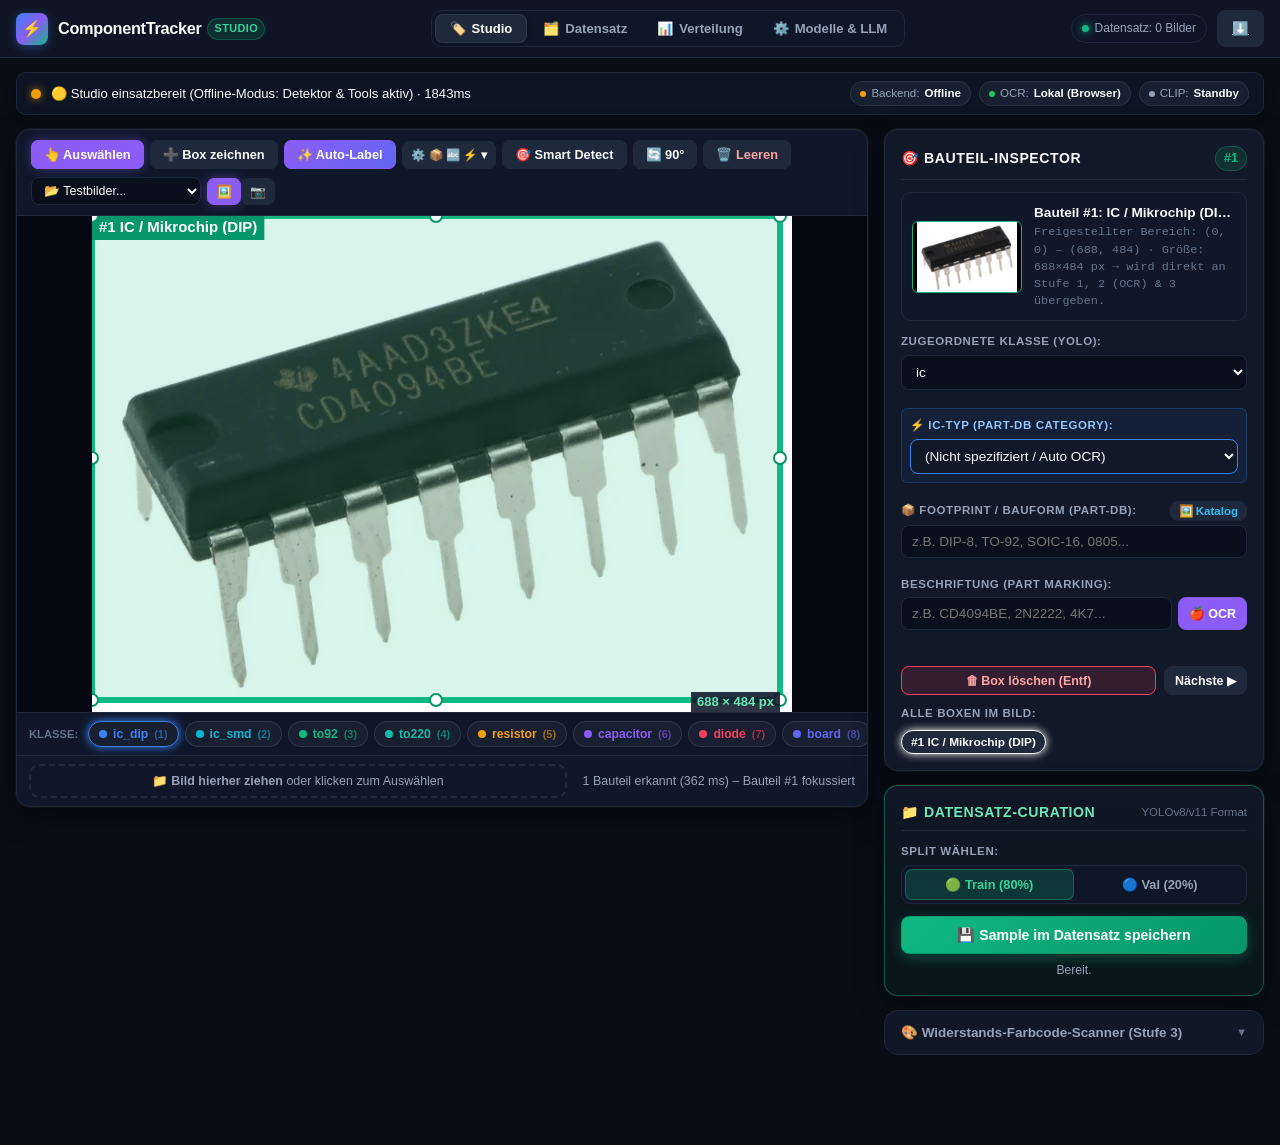
==== commit 6ea0763b: "Fix Gemini model names to official gemini-2.0 and gemini-1.5" ====
--- a/studies/pureHtmlJs/index.html
+++ b/studies/pureHtmlJs/index.html
@@ -2403,7 +2403,7 @@
                                 </div>
 
                                 <div class="loading-desc-text" id="ai-loading-desc">
-                                    Sende Bild an <strong>Google Gemini</strong> (<em>gemini-2.5-flash</em>)...
+                                    Sende Bild an <strong>Google Gemini</strong> (<em>gemini-2.0-flash</em>)...
                                 </div>
 
                                 <!-- Animierter Fortschrittsbalken mit Shimmer -->
@@ -2834,11 +2834,9 @@
                             </div>
                             <div style="display: flex; gap: 6px;">
                                 <select id="autolabel-model-select">
-                                    <option value="gemini-2.5-flash" selected>gemini-2.5-flash (Standard &amp; Schnell)</option>
-                                    <option value="gemini-2.0-flash">gemini-2.0-flash</option>
-                                    <option value="gemini-1.5-flash">gemini-1.5-flash</option>
-                                    <option value="gemini-2.5-pro">gemini-2.5-pro</option>
-                                    <option value="gemini-1.5-pro">gemini-1.5-pro</option>
+                                    <option value="gemini-2.0-flash" selected>gemini-2.0-flash (Empfohlen &amp; Schnell)</option>
+                                    <option value="gemini-1.5-flash">gemini-1.5-flash (Standard)</option>
+                                    <option value="gemini-1.5-pro">gemini-1.5-pro (Höchste Genauigkeit)</option>
                                     <option value="__custom__">✏️ Eigenes Modell eingeben...</option>
                                 </select>
                                 <button id="refresh-models-btn" class="btn" type="button" style="display: none; padding: 4px 8px;" title="Lokale Modelle neu laden">🔄</button>
@@ -6167,9 +6165,9 @@
         }
 
         function getAutolabelModelName() {
-            if (!autolabelModelSelect) return 'gemini-2.5-flash';
+            if (!autolabelModelSelect) return 'gemini-2.0-flash';
             if (autolabelModelSelect.value === '__custom__') {
-                return (autolabelModelCustom ? autolabelModelCustom.value.trim() : '') || (autolabelProvider.value === 'gemini' ? 'gemini-2.5-flash' : 'qwen2-vl-7b-instruct');
+                return (autolabelModelCustom ? autolabelModelCustom.value.trim() : '') || (autolabelProvider.value === 'gemini' ? 'gemini-2.0-flash' : 'qwen2-vl-7b-instruct');
             }
             return autolabelModelSelect.value;
         }
@@ -6353,11 +6351,9 @@
                 if (modelCountBadge) modelCountBadge.innerText = '';
                 if (autolabelModelSelect) {
                     autolabelModelSelect.innerHTML = `
-                        <option value="gemini-2.5-flash" selected>gemini-2.5-flash (Standard &amp; Schnell)</option>
-                        <option value="gemini-2.0-flash">gemini-2.0-flash</option>
-                        <option value="gemini-1.5-flash">gemini-1.5-flash</option>
-                        <option value="gemini-2.5-pro">gemini-2.5-pro</option>
-                        <option value="gemini-1.5-pro">gemini-1.5-pro</option>
+                        <option value="gemini-2.0-flash" selected>gemini-2.0-flash (Empfohlen &amp; Schnell)</option>
+                        <option value="gemini-1.5-flash">gemini-1.5-flash (Standard)</option>
+                        <option value="gemini-1.5-pro">gemini-1.5-pro (Höchste Genauigkeit)</option>
                         <option value="__custom__">✏️ Eigenes Gemini-Modell eingeben...</option>
                     `;
                 }
@@ -6428,22 +6424,28 @@
                     handleProviderChange(false);
                 }
 
-                if (savedModel && autolabelModelSelect) {
+                let targetModel = savedModel;
+                if (targetModel && targetModel.includes('2.5')) {
+                    targetModel = targetModel.replace('2.5', '2.0');
+                    localStorage.setItem(LLM_STORAGE_KEYS.MODEL, targetModel);
+                }
+
+                if (targetModel && autolabelModelSelect) {
                     if (autolabelProvider && autolabelProvider.value === 'gemini') {
-                        const exists = Array.from(autolabelModelSelect.options).some(o => o.value === savedModel);
-                        if (!exists && savedModel !== '__custom__') {
+                        const exists = Array.from(autolabelModelSelect.options).some(o => o.value === targetModel);
+                        if (!exists && targetModel !== '__custom__') {
                             const opt = document.createElement('option');
-                            opt.value = savedModel;
-                            opt.textContent = savedModel;
+                            opt.value = targetModel;
+                            opt.textContent = targetModel;
                             autolabelModelSelect.insertBefore(opt, autolabelModelSelect.firstChild);
                         }
-                        autolabelModelSelect.value = savedModel;
-                        if (savedModel === '__custom__' && autolabelModelCustom) {
+                        autolabelModelSelect.value = targetModel;
+                        if (targetModel === '__custom__' && autolabelModelCustom) {
                             autolabelModelCustom.style.display = 'block';
                         }
                         updateVisionHintForSelectedModel();
                     } else if (autolabelProvider && (autolabelProvider.value === 'lmstudio' || autolabelProvider.value === 'ollama')) {
-                        fetchLocalModels(autolabelProvider.value, savedModel);
+                        fetchLocalModels(autolabelProvider.value, targetModel);
                     }
                 }
 
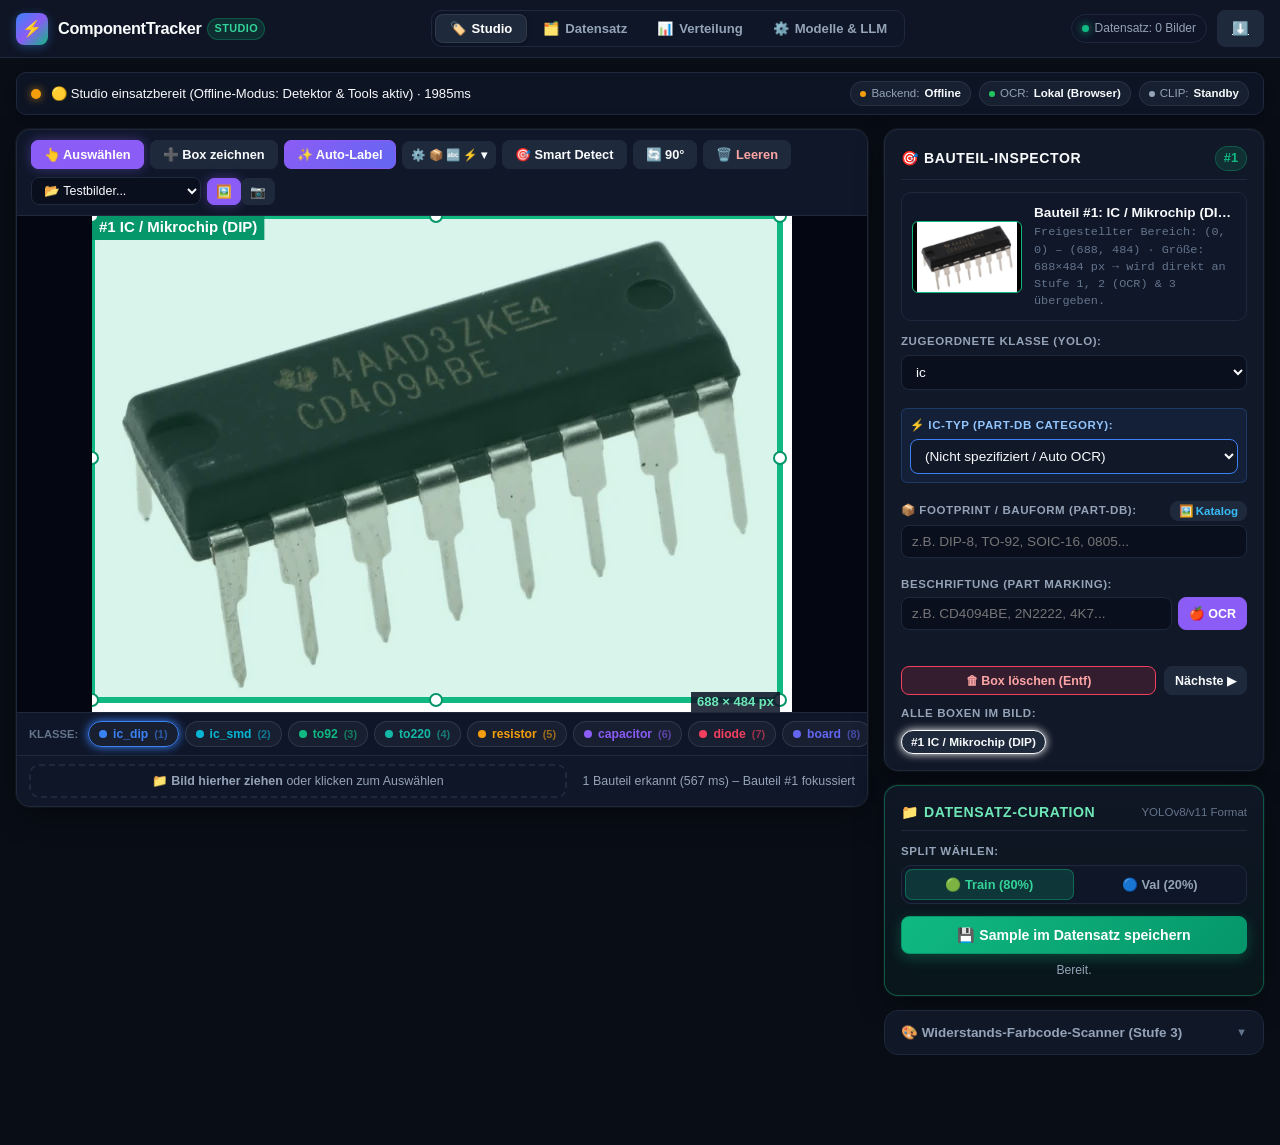
==== commit 1f3ad793: "Add dynamic Gemini model listing and default to gemini-3.8-flash" ====
--- a/studies/pureHtmlJs/index.html
+++ b/studies/pureHtmlJs/index.html
@@ -2403,7 +2403,7 @@
                                 </div>
 
                                 <div class="loading-desc-text" id="ai-loading-desc">
-                                    Sende Bild an <strong>Google Gemini</strong> (<em>gemini-2.0-flash</em>)...
+                                    Sende Bild an <strong>Google Gemini</strong> (<em>gemini-3.8-flash</em>)...
                                 </div>
 
                                 <!-- Animierter Fortschrittsbalken mit Shimmer -->
@@ -2834,12 +2834,14 @@
                             </div>
                             <div style="display: flex; gap: 6px;">
                                 <select id="autolabel-model-select">
-                                    <option value="gemini-2.0-flash" selected>gemini-2.0-flash (Empfohlen &amp; Schnell)</option>
-                                    <option value="gemini-1.5-flash">gemini-1.5-flash (Standard)</option>
-                                    <option value="gemini-1.5-pro">gemini-1.5-pro (Höchste Genauigkeit)</option>
+                                    <option value="gemini-3.8-flash" selected>⚡ gemini-3.8-flash (Empfohlen &amp; Schnell)</option>
+                                    <option value="gemini-3.0-flash">⚡ gemini-3.0-flash</option>
+                                    <option value="gemini-2.5-flash">⚡ gemini-2.5-flash</option>
+                                    <option value="gemini-2.0-flash">gemini-2.0-flash</option>
+                                    <option value="gemini-1.5-flash">gemini-1.5-flash</option>
                                     <option value="__custom__">✏️ Eigenes Modell eingeben...</option>
                                 </select>
-                                <button id="refresh-models-btn" class="btn" type="button" style="display: none; padding: 4px 8px;" title="Lokale Modelle neu laden">🔄</button>
+                                <button id="refresh-models-btn" class="btn" type="button" style="display: inline-block; padding: 4px 8px;" title="Verfügbare Modelle live abrufen">🔄</button>
                             </div>
                             <input type="text" id="autolabel-model-custom" placeholder="Modellname eingeben, z.B. qwen2-vl-7b-instruct" style="display: none; margin-top: 6px;" />
                         </div>
@@ -6165,9 +6167,9 @@
         }
 
         function getAutolabelModelName() {
-            if (!autolabelModelSelect) return 'gemini-2.0-flash';
+            if (!autolabelModelSelect) return 'gemini-3.8-flash';
             if (autolabelModelSelect.value === '__custom__') {
-                return (autolabelModelCustom ? autolabelModelCustom.value.trim() : '') || (autolabelProvider.value === 'gemini' ? 'gemini-2.0-flash' : 'qwen2-vl-7b-instruct');
+                return (autolabelModelCustom ? autolabelModelCustom.value.trim() : '') || (autolabelProvider.value === 'gemini' ? 'gemini-3.8-flash' : 'qwen2-vl-7b-instruct');
             }
             return autolabelModelSelect.value;
         }
@@ -6215,8 +6217,21 @@
         }
 
         if (geminiApiKey) {
+            let keyDebounceTimer = null;
             geminiApiKey.addEventListener('input', () => {
                 saveLlmSettingsToStorage();
+                clearTimeout(keyDebounceTimer);
+                keyDebounceTimer = setTimeout(() => {
+                    if (autolabelProvider && autolabelProvider.value === 'gemini' && geminiApiKey.value.trim().length > 10) {
+                        fetchGeminiModels();
+                    }
+                }, 600);
+            });
+            geminiApiKey.addEventListener('change', () => {
+                saveLlmSettingsToStorage();
+                if (autolabelProvider && autolabelProvider.value === 'gemini' && geminiApiKey.value.trim().length > 10) {
+                    fetchGeminiModels();
+                }
             });
         }
 
@@ -6245,6 +6260,59 @@
             toggleKeyVisBtn.addEventListener('click', () => {
                 geminiApiKey.type = geminiApiKey.type === 'password' ? 'text' : 'password';
             });
+        }
+
+        async function fetchGeminiModels(preferredModel = null) {
+            const key = geminiApiKey ? geminiApiKey.value.trim() : '';
+            if (modelCountBadge) modelCountBadge.innerText = '⏳';
+            if (refreshModelsBtn) refreshModelsBtn.disabled = true;
+
+            try {
+                const res = await fetch(`/api/gemini-models?api_key=${encodeURIComponent(key)}`);
+                if (res.ok) {
+                    const data = await res.json();
+                    if (data.success && data.details && data.details.length > 0) {
+                        if (autolabelModelSelect) {
+                            autolabelModelSelect.innerHTML = '';
+                            data.details.forEach(m => {
+                                const opt = document.createElement('option');
+                                opt.value = m.id;
+                                const isFlash = m.id.includes('flash');
+                                opt.textContent = isFlash ? `⚡ ${m.id} (${m.display_name})` : `${m.id} (${m.display_name})`;
+                                autolabelModelSelect.appendChild(opt);
+                            });
+                            const customOpt = document.createElement('option');
+                            customOpt.value = '__custom__';
+                            customOpt.textContent = '✏️ Eigenes Modell eingeben...';
+                            autolabelModelSelect.appendChild(customOpt);
+
+                            // Bevorzugtes Modell auswählen
+                            const target = preferredModel || localStorage.getItem(LLM_STORAGE_KEYS.MODEL);
+                            const match = data.details.find(m => m.id === target);
+                            if (match) {
+                                autolabelModelSelect.value = match.id;
+                            } else {
+                                // Bevorzuge das erste Flash-Modell (z.B. gemini-3.8-flash)
+                                const topFlash = data.details.find(m => m.id.includes('flash')) || data.details[0];
+                                autolabelModelSelect.value = topFlash.id;
+                            }
+                            saveLlmSettingsToStorage();
+                            updateVisionHintForSelectedModel();
+                        }
+                        if (modelCountBadge) modelCountBadge.innerText = `(${data.details.length} verfügbar)`;
+                        return;
+                    } else if (data.error) {
+                        console.warn('Gemini models info:', data.error);
+                    }
+                }
+            } catch (err) {
+                console.warn('Fehler beim Abrufen der Gemini-Modelle:', err);
+            } finally {
+                if (refreshModelsBtn) refreshModelsBtn.disabled = false;
+                if (modelCountBadge && modelCountBadge.innerText === '⏳') {
+                    modelCountBadge.innerText = '';
+                }
+            }
         }
 
         async function fetchLocalModels(provider, preferredModel = null) {
@@ -6347,22 +6415,33 @@
             if (prov === 'gemini') {
                 if (geminiKeyRow) geminiKeyRow.style.display = 'block';
                 if (localUrlRow) localUrlRow.style.display = 'none';
-                if (refreshModelsBtn) refreshModelsBtn.style.display = 'none';
+                if (refreshModelsBtn) {
+                    refreshModelsBtn.style.display = 'inline-block';
+                    refreshModelsBtn.title = 'Aktuelle Gemini-Modelle von Google abrufen';
+                }
                 if (modelCountBadge) modelCountBadge.innerText = '';
-                if (autolabelModelSelect) {
+                if (autolabelModelSelect && autolabelModelSelect.options.length === 0) {
                     autolabelModelSelect.innerHTML = `
-                        <option value="gemini-2.0-flash" selected>gemini-2.0-flash (Empfohlen &amp; Schnell)</option>
-                        <option value="gemini-1.5-flash">gemini-1.5-flash (Standard)</option>
-                        <option value="gemini-1.5-pro">gemini-1.5-pro (Höchste Genauigkeit)</option>
-                        <option value="__custom__">✏️ Eigenes Gemini-Modell eingeben...</option>
+                        <option value="gemini-3.8-flash" selected>⚡ gemini-3.8-flash (Standard &amp; Schnell)</option>
+                        <option value="gemini-3.0-flash">⚡ gemini-3.0-flash</option>
+                        <option value="gemini-2.5-flash">⚡ gemini-2.5-flash</option>
+                        <option value="gemini-2.0-flash">gemini-2.0-flash</option>
+                        <option value="gemini-1.5-flash">gemini-1.5-flash</option>
+                        <option value="__custom__">✏️ Eigenes Modell eingeben...</option>
                     `;
                 }
                 if (autolabelModelCustom) autolabelModelCustom.style.display = 'none';
                 updateVisionHintForSelectedModel();
+                if (geminiApiKey && geminiApiKey.value.trim().length > 10) {
+                    fetchGeminiModels();
+                }
             } else if (prov === 'lmstudio') {
                 if (geminiKeyRow) geminiKeyRow.style.display = 'none';
                 if (localUrlRow) localUrlRow.style.display = 'block';
-                if (refreshModelsBtn) refreshModelsBtn.style.display = 'inline-block';
+                if (refreshModelsBtn) {
+                    refreshModelsBtn.style.display = 'inline-block';
+                    refreshModelsBtn.title = 'Lokale Modelle aus LM Studio neu laden';
+                }
                 if (localUrlLabel) localUrlLabel.innerText = 'LM Studio Endpoint URL:';
                 if (resetUrlToDefault || !localUrl.value) {
                     localUrl.value = 'http://127.0.0.1:1234/v1';
@@ -6375,7 +6454,10 @@
             } else if (prov === 'ollama') {
                 if (geminiKeyRow) geminiKeyRow.style.display = 'none';
                 if (localUrlRow) localUrlRow.style.display = 'block';
-                if (refreshModelsBtn) refreshModelsBtn.style.display = 'inline-block';
+                if (refreshModelsBtn) {
+                    refreshModelsBtn.style.display = 'inline-block';
+                    refreshModelsBtn.title = 'Lokale Modelle aus Ollama neu laden';
+                }
                 if (localUrlLabel) localUrlLabel.innerText = 'Ollama Endpoint URL:';
                 if (resetUrlToDefault || !localUrl.value) {
                     localUrl.value = 'http://127.0.0.1:11434/v1';
@@ -6425,8 +6507,8 @@
                 }
 
                 let targetModel = savedModel;
-                if (targetModel && targetModel.includes('2.5')) {
-                    targetModel = targetModel.replace('2.5', '2.0');
+                if (targetModel && targetModel.includes('2.0')) {
+                    targetModel = targetModel.replace('2.0', '3.8');
                     localStorage.setItem(LLM_STORAGE_KEYS.MODEL, targetModel);
                 }
 
@@ -6449,6 +6531,10 @@
                     }
                 }
 
+                if (autolabelProvider && autolabelProvider.value === 'gemini' && geminiApiKey && geminiApiKey.value.trim().length > 10) {
+                    fetchGeminiModels(targetModel);
+                }
+
                 const savedFp = localStorage.getItem(LLM_STORAGE_KEYS.DETECT_FOOTPRINT);
                 const savedMk = localStorage.getItem(LLM_STORAGE_KEYS.DETECT_MARKING);
                 const savedSg = localStorage.getItem(LLM_STORAGE_KEYS.DETECT_SUBGROUP);
@@ -6464,7 +6550,12 @@
 
         if (refreshModelsBtn) {
             refreshModelsBtn.addEventListener('click', () => {
-                fetchLocalModels(autolabelProvider.value);
+                const prov = autolabelProvider ? autolabelProvider.value : 'gemini';
+                if (prov === 'gemini') {
+                    fetchGeminiModels();
+                } else {
+                    fetchLocalModels(prov);
+                }
             });
         }
 
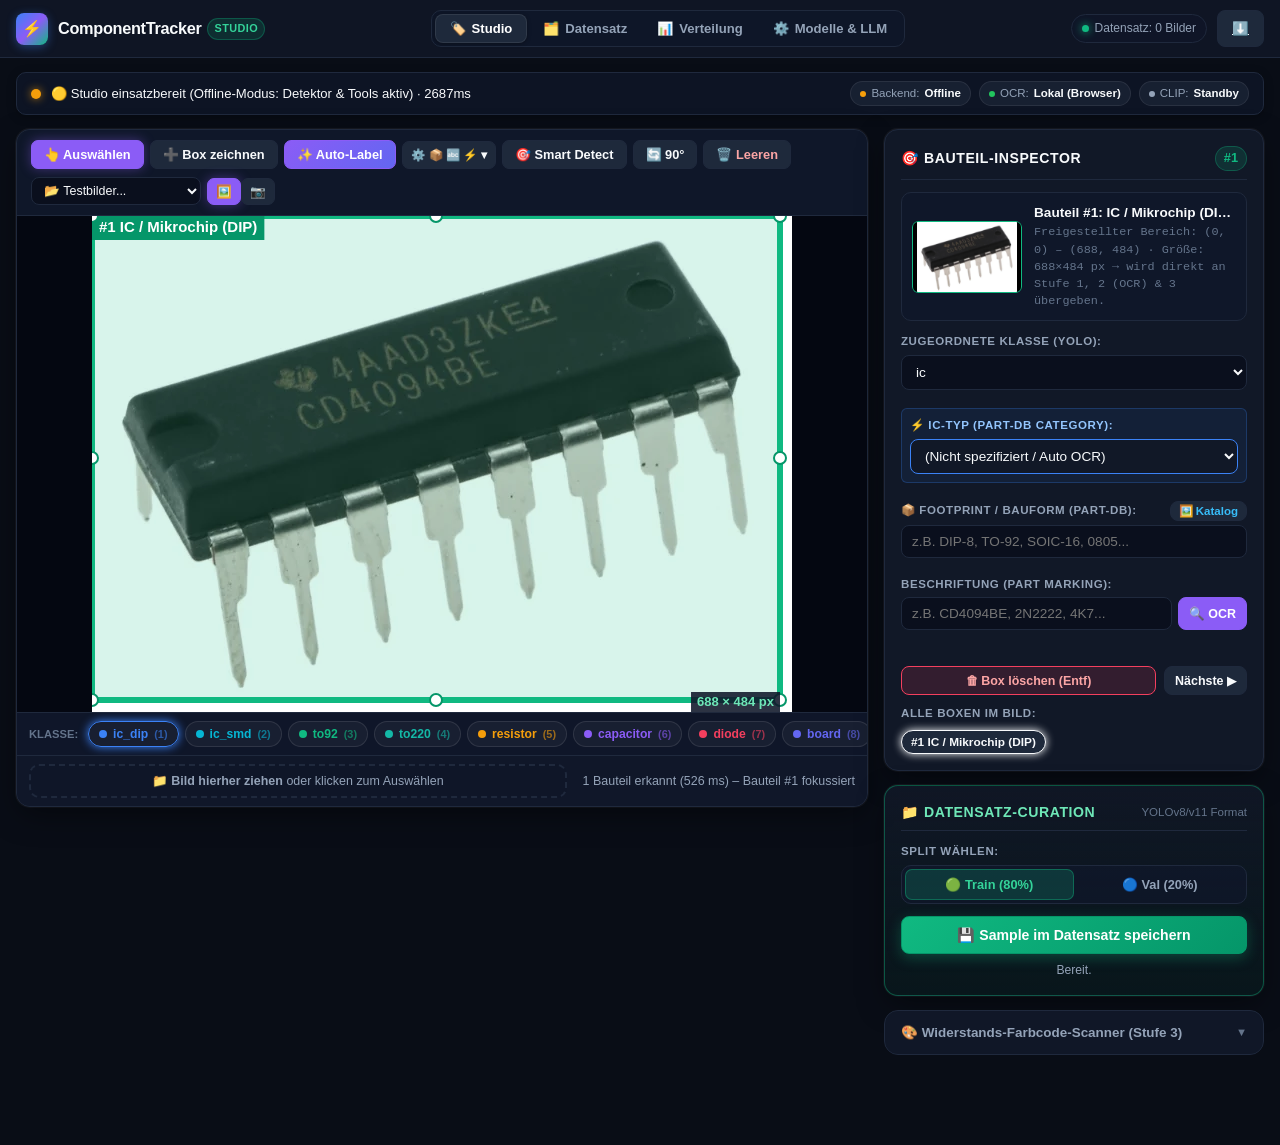
==== commit 18d82ac9: "Remove Apple Vision OCR, speed up startup, and fix scan overlay positioning" ====
--- a/studies/pureHtmlJs/index.html
+++ b/studies/pureHtmlJs/index.html
@@ -472,6 +472,14 @@
             padding: 10px;
             margin-bottom: 12px;
         }
+        .crop-canvas-box {
+            position: relative;
+            width: 110px;
+            height: 72px;
+            flex-shrink: 0;
+            border-radius: 6px;
+            overflow: hidden;
+        }
         #stage0-crop-canvas {
             width: 110px;
             height: 72px;
@@ -480,14 +488,12 @@
             border: 1px solid var(--accent);
             object-fit: contain;
             display: block;
-            flex-shrink: 0;
         }
         .crop-ocr-overlay {
             position: absolute;
-            top: 10px;
-            left: 10px;
-            width: 110px;
-            height: 72px;
+            inset: 0;
+            width: 100%;
+            height: 100%;
             border-radius: 6px;
             background: rgba(15, 23, 42, 0.78);
             backdrop-filter: blur(3px);
@@ -2486,13 +2492,15 @@
 
                         <!-- Freigestellter Ausschnitt -->
                         <div class="crop-hero-wrap">
-                            <canvas id="stage0-crop-canvas"></canvas>
-                            <!-- OCR Scan Aktivitäts-Overlay über dem Ausschnitt -->
-                            <div id="crop-ocr-overlay" class="crop-ocr-overlay" style="display: none;">
-                                <div class="ocr-scan-laser"></div>
-                                <div class="ocr-spinner-badge">
-                                    <span class="ocr-spinner"></span>
-                                    <span id="ocr-timer-text">0.0s</span>
+                            <div class="crop-canvas-box">
+                                <canvas id="stage0-crop-canvas"></canvas>
+                                <!-- OCR Scan Aktivitäts-Overlay über dem Ausschnitt -->
+                                <div id="crop-ocr-overlay" class="crop-ocr-overlay" style="display: none;">
+                                    <div class="ocr-scan-laser"></div>
+                                    <div class="ocr-spinner-badge">
+                                        <span class="ocr-spinner"></span>
+                                        <span id="ocr-timer-text">0.0s</span>
+                                    </div>
                                 </div>
                             </div>
                             <div class="crop-meta-wrap">
@@ -2565,8 +2573,8 @@
                                 <label class="field-label" for="part-marking-input">Beschriftung (Part Marking):</label>
                                 <div style="display: flex; gap: 6px;">
                                     <input type="text" id="part-marking-input" placeholder="z.B. CD4094BE, 2N2222, 4K7..." />
-                                    <button id="run-ocr-btn" class="btn btn-ocr" type="button" style="padding: 6px 10px; font-size: 0.78rem; white-space: nowrap;" title="Apple Vision OCR auf diesem Ausschnitt ausführen">
-                                        🍎 OCR
+                                    <button id="run-ocr-btn" class="btn btn-ocr" type="button" style="padding: 6px 10px; font-size: 0.78rem; white-space: nowrap;" title="Texterkennung (WASM) auf diesem Ausschnitt ausführen">
+                                        🔍 OCR
                                     </button>
                                     <button id="stop-ocr-btn" class="btn btn-danger-pulse" type="button" style="display: none; padding: 6px 10px; font-size: 0.78rem; font-weight: 700; white-space: nowrap;" title="Laufende Texterkennung sofort stoppen">
                                         ⏹️ Stopp
@@ -2899,14 +2907,13 @@
 
                 <div class="inspector-card">
                     <div class="card-header-row">
-                        <span class="card-title">🍎 Texterkennung &amp; OCR-Engine</span>
+                        <span class="card-title">🔍 Texterkennung &amp; OCR-Engine</span>
                     </div>
                     <div class="form-group">
                         <label class="field-label" for="ocr-select">OCR-Engine für IC-Beschriftungen:</label>
                         <select id="ocr-select">
-                            <option value="macos" selected>🍎 Apple Vision OCR (macOS Neural Engine · ~15ms · Extrem akkurat)</option>
-                            <option value="tesseract">⚡ WASM: Tesseract.js v5 (Lokale In-Browser OCR)</option>
-                            <option value="florence2">🧠 VisionLM: onnx-community/Florence-2-base-ft</option>
+                            <option value="tesseract" selected>⚡ WASM: Tesseract.js v5 (Lokale In-Browser OCR · plattformunabhängig)</option>
+                            <option value="florence2">🧠 VisionLM: onnx-community/Florence-2-base-ft (In-Browser ONNX)</option>
                         </select>
                     </div>
 
@@ -4391,7 +4398,7 @@
             if (runOcrBtn) {
                 runOcrBtn.disabled = false;
                 runOcrBtn.classList.remove('loading');
-                runOcrBtn.innerHTML = '🍎 OCR';
+                runOcrBtn.innerHTML = '🔍 OCR';
             }
         }
 
@@ -4411,27 +4418,6 @@
             stopOcrBtn.addEventListener('click', abortOcrRecognition);
         }
 
-        async function runMacosVisionOcr(dataUrl) {
-            statusDiv.innerText = '🍎 macOS Apple Vision OCR analysiert Bauteil...';
-            const angle = Number(ocrAngleSlider ? ocrAngleSlider.value : 0);
-            const res = await fetch('/api/macos-ocr', {
-                method: 'POST',
-                headers: { 'Content-Type': 'application/json' },
-                body: JSON.stringify({
-                    image_base64: dataUrl,
-                    rotate_deg: angle
-                }),
-                signal: ocrAbortController ? ocrAbortController.signal : undefined
-            });
-            if (!res.ok) {
-                const errData = await res.json().catch(() => ({}));
-                throw new Error(errData.detail || `macOS OCR Serverfehler ${res.status}`);
-            }
-            const data = await res.json();
-            statusDiv.innerText = `🍎 Apple Vision OCR in ${data.latency_ms} ms abgeschlossen!`;
-            return data.text || '';
-        }
-
         async function executeOcrRecognition() {
             if (isOcrRunning) return;
             const dataUrl = prepareOcrImageDataUrl();
@@ -4441,15 +4427,13 @@
             ocrAbortController = new AbortController();
             showOcrActivity();
             if (captureWebcamBtn) captureWebcamBtn.disabled = true;
-            ocrOutput.innerText = '⏳ Lese Bauteil-Beschriftung...';
+            ocrOutput.innerText = '⏳ Lese Bauteil-Beschriftung mit Tesseract.js (WASM)...';
             partChips.innerHTML = '';
 
             try {
-                const engine = ocrSelect ? ocrSelect.value : 'macos';
+                const engine = ocrSelect ? ocrSelect.value : 'tesseract';
                 let text = '';
-                if (engine === 'macos') {
-                    text = await runMacosVisionOcr(dataUrl);
-                } else if (engine === 'florence2') {
+                if (engine === 'florence2') {
                     text = await runFlorence2Ocr(dataUrl);
                 } else {
                     text = await runTesseractOcr(dataUrl);
@@ -6760,7 +6744,7 @@
 
                     const ocrVal = document.getElementById('chip-ocr-val');
                     if (ocrVal) {
-                        ocrVal.innerText = data.has_macos_vision ? 'Apple Vision' : 'Tesseract / Florence';
+                        ocrVal.innerText = 'Tesseract (WASM)';
                     }
 
                     if (data.has_gemini_env && autolabelStatus && !geminiApiKey.value) {
@@ -7965,12 +7949,8 @@
                         datasetCounterBadge.innerText = `📁 Datensatz: ${serverData.stats.train_images} Train / ${serverData.stats.val_images} Val (${boxCount} Boxen)`;
                     }
                 }
-                if (serverData.has_macos_vision) {
-                    if (ocrVal) ocrVal.innerText = 'Apple Vision';
-                    if (ocrSelect && !ocrSelect.value) ocrSelect.value = 'macos_vision';
-                } else {
-                    if (ocrVal) ocrVal.innerText = 'Tesseract / Florence';
-                }
+                if (ocrVal) ocrVal.innerText = 'Tesseract (WASM)';
+                if (ocrSelect && !ocrSelect.value) ocrSelect.value = 'tesseract';
                 if (serverData.has_gemini_env && autolabelStatus && !geminiApiKey.value) {
                     autolabelStatus.innerText = '💡 Server nutzt GEMINI_API_KEY aus Umgebungsvariable.';
                 }
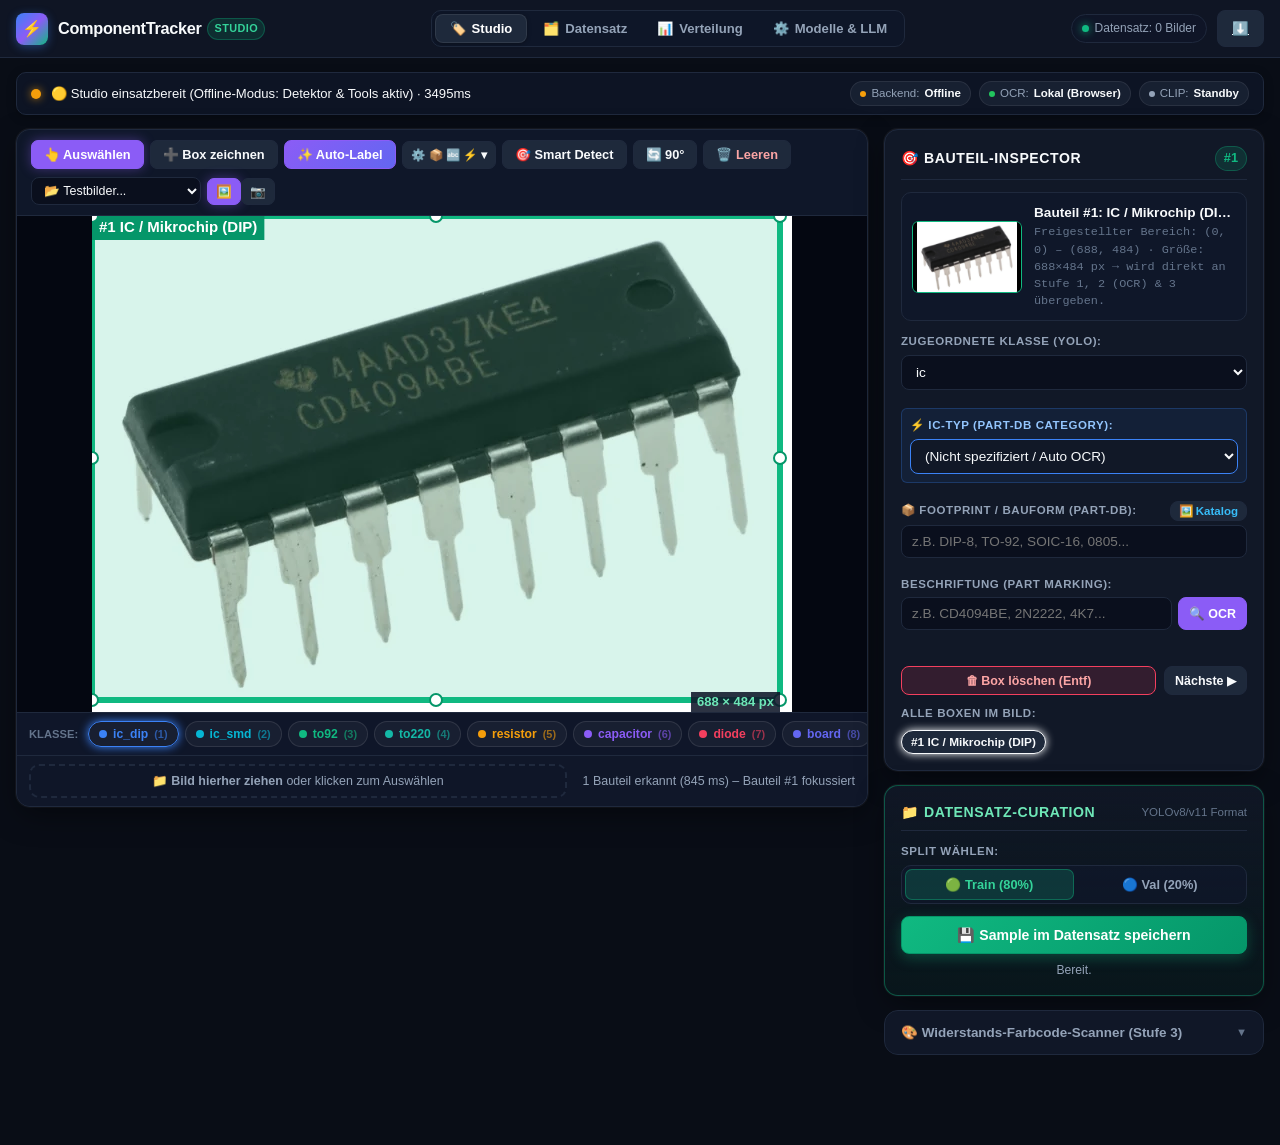
==== commit 91617014: "feat: generalize local LLM provider to OpenAI-compatible (oMLX, LM Studio) and fix endpoint URL pers" ====
--- a/studies/pureHtmlJs/index.html
+++ b/studies/pureHtmlJs/index.html
@@ -2831,7 +2831,7 @@
                             <label class="field-label" for="autolabel-provider">Provider:</label>
                             <select id="autolabel-provider">
                                 <option value="gemini" selected>☁️ Google Gemini (Cloud API)</option>
-                                <option value="lmstudio">💻 LM Studio (Lokal :1234)</option>
+                                <option value="openai">🌐 OpenAI-kompatibel (oMLX, LM Studio, vLLM)</option>
                                 <option value="ollama">💻 Ollama (Lokal :11434)</option>
                             </select>
                         </div>
@@ -2867,12 +2867,12 @@
                     <!-- Local Endpoint URL -->
                     <div id="local-url-row" style="margin-bottom: 12px; display: none;">
                         <div style="display: flex; justify-content: space-between; align-items: center; margin-bottom: 4px;">
-                            <label class="field-label" id="local-url-label" for="local-url" style="margin: 0;">Server URL:</label>
+                            <label class="field-label" id="local-url-label" for="local-url" style="margin: 0;">OpenAI / oMLX Endpoint URL:</label>
                             <span id="local-status-badge" style="font-size: 0.72rem; color: var(--muted);"></span>
                         </div>
-                        <input type="text" id="local-url" value="http://127.0.0.1:1234/v1" />
+                        <input type="text" id="local-url" placeholder="z.B. http://192.168.178.39:8000/v1 oder http://127.0.0.1:1234/v1" />
                         <div id="local-vision-hint" style="font-size: 0.75rem; color: #f59e0b; margin-top: 6px; line-height: 1.4;">
-                            ⚠️ <strong>Vision-Modell erforderlich:</strong> Stelle sicher, dass in LM Studio / Ollama ein multimodales Vision-Modell geladen ist.
+                            ⚠️ <strong>Vision-Modell erforderlich:</strong> Stelle sicher, dass im Server ein multimodales Vision-Modell aktiv ist (z.B. Qwen2-VL, Qwen3.8-27B).
                         </div>
                     </div>
 
@@ -6049,6 +6049,8 @@
             MODEL: 'ct_llm_model',
             CUSTOM_MODEL: 'ct_llm_custom_model',
             LOCAL_URL: 'ct_local_url',
+            OPENAI_URL: 'ct_openai_url',
+            OLLAMA_URL: 'ct_ollama_url',
             GEMINI_KEY: 'gemini_api_key',
             OCR_ENGINE: 'ct_ocr_engine',
             CUSTOM_CLASSES: 'ct_custom_classes',
@@ -6135,10 +6137,19 @@
 
         function saveLlmSettingsToStorage() {
             try {
-                if (autolabelProvider) localStorage.setItem(LLM_STORAGE_KEYS.PROVIDER, autolabelProvider.value);
+                const prov = autolabelProvider ? autolabelProvider.value : 'gemini';
+                if (autolabelProvider) localStorage.setItem(LLM_STORAGE_KEYS.PROVIDER, prov);
                 if (autolabelModelSelect) localStorage.setItem(LLM_STORAGE_KEYS.MODEL, autolabelModelSelect.value);
                 if (autolabelModelCustom) localStorage.setItem(LLM_STORAGE_KEYS.CUSTOM_MODEL, autolabelModelCustom.value.trim());
-                if (localUrl) localStorage.setItem(LLM_STORAGE_KEYS.LOCAL_URL, localUrl.value.trim());
+                if (localUrl) {
+                    const urlVal = localUrl.value.trim();
+                    localStorage.setItem(LLM_STORAGE_KEYS.LOCAL_URL, urlVal);
+                    if (prov === 'openai' || prov === 'lmstudio') {
+                        localStorage.setItem(LLM_STORAGE_KEYS.OPENAI_URL, urlVal);
+                    } else if (prov === 'ollama') {
+                        localStorage.setItem(LLM_STORAGE_KEYS.OLLAMA_URL, urlVal);
+                    }
+                }
                 if (geminiApiKey) localStorage.setItem(LLM_STORAGE_KEYS.GEMINI_KEY, geminiApiKey.value.trim());
                 if (ocrSelect) localStorage.setItem(LLM_STORAGE_KEYS.OCR_ENGINE, ocrSelect.value);
                 if (customClassesInput) localStorage.setItem(LLM_STORAGE_KEYS.CUSTOM_CLASSES, customClassesInput.value.trim());
@@ -6174,7 +6185,7 @@
                 localVisionHint.innerHTML = `✅ <strong>Vision-Modell gewählt:</strong> <code>${currentModel}</code> beherrscht Bauteil-Erkennung auf Fotos.`;
             } else {
                 localVisionHint.style.color = '#f59e0b';
-                localVisionHint.innerHTML = `⚠️ <strong>Kein Vision-Modell gewählt:</strong> <code>${currentModel}</code> ist ein reines Text-Modell. Für die Erkennung von Bauteilen auf Fotos bitte in LM Studio / Ollama ein Vision-Modell laden (z.B. <em>Qwen2-VL-7B-Instruct</em>, <em>Llama-3.2-11B-Vision</em> oder <em>MiniCPM-V</em>).`;
+                localVisionHint.innerHTML = `⚠️ <strong>Kein Vision-Modell gewählt:</strong> <code>${currentModel}</code> ist ein reines Text-Modell. Für die Erkennung von Bauteilen auf Fotos bitte im Server (oMLX, LM Studio, Ollama) ein multimodales Vision-Modell laden (z.B. <em>Qwen2-VL-7B-Instruct</em>, <em>Qwen3.8-27B</em>, <em>Llama-3.2-Vision</em> oder <em>MiniCPM-V</em>).`;
             }
         }
 
@@ -6220,11 +6231,23 @@
         }
 
         if (localUrl) {
+            let localUrlDebounceTimer = null;
             localUrl.addEventListener('input', () => {
                 saveLlmSettingsToStorage();
+                clearTimeout(localUrlDebounceTimer);
+                localUrlDebounceTimer = setTimeout(() => {
+                    const prov = autolabelProvider ? autolabelProvider.value : 'gemini';
+                    if (prov === 'openai' || prov === 'lmstudio' || prov === 'ollama') {
+                        fetchLocalModels(prov);
+                    }
+                }, 600);
             });
             localUrl.addEventListener('change', () => {
                 saveLlmSettingsToStorage();
+                const prov = autolabelProvider ? autolabelProvider.value : 'gemini';
+                if (prov === 'openai' || prov === 'lmstudio' || prov === 'ollama') {
+                    fetchLocalModels(prov);
+                }
             });
         }
 
@@ -6301,6 +6324,7 @@
 
         async function fetchLocalModels(provider, preferredModel = null) {
             if (!provider || provider === 'gemini') return;
+            const queryProv = (provider === 'lmstudio' || provider === 'openai') ? 'openai' : 'ollama';
             const targetUrl = localUrl ? localUrl.value.trim() : '';
             if (localStatusBadge) localStatusBadge.innerText = '⏳ Verbindung prüfen...';
             
@@ -6309,7 +6333,7 @@
 
             // 1. Backend-Proxy versuchen
             try {
-                const res = await fetch(`/api/local-models?provider=${provider}&url=${encodeURIComponent(targetUrl)}`);
+                const res = await fetch(`/api/local-models?provider=${queryProv}&url=${encodeURIComponent(targetUrl)}`);
                 if (res.ok) {
                     const data = await res.json();
                     if (data.success && data.models && data.models.length > 0) {
@@ -6371,7 +6395,7 @@
                 saveLlmSettingsToStorage();
             } else {
                 if (autolabelModelSelect) {
-                    const defModel = provider === 'ollama' ? 'qwen2-vl' : 'qwen2-vl-7b-instruct';
+                    const defModel = queryProv === 'ollama' ? 'qwen2-vl' : 'qwen2-vl-7b-instruct';
                     autolabelModelSelect.innerHTML = `
                         <option value="${defModel}">${defModel} (Standard)</option>
                         <option value="__custom__">✏️ Eigenes Modell eingeben...</option>
@@ -6388,12 +6412,12 @@
                 if (localStatusBadge) localStatusBadge.innerText = `🔴 Offline / Nicht erreichbar`;
                 if (localVisionHint) {
                     localVisionHint.style.color = '#f59e0b';
-                    localVisionHint.innerHTML = `⚠️ <strong>Server nicht erreichbar:</strong> Stelle sicher, dass ${provider === 'lmstudio' ? 'LM Studio' : 'Ollama'} läuft und der lokale Server auf Port ${provider === 'lmstudio' ? '1234' : '11434'} gestartet ist.`;
-                }
-            }
-        }
-
-        function handleProviderChange(resetUrlToDefault = false) {
+                    localVisionHint.innerHTML = `⚠️ <strong>Server nicht erreichbar:</strong> Stelle sicher, dass der Server auf <code>${targetUrl || 'http://127.0.0.1:8000/v1'}</code> läuft und erreichbar ist.`;
+                }
+            }
+        }
+
+        function handleProviderChange(isUserSwitch = false) {
             if (!autolabelProvider) return;
             const prov = autolabelProvider.value;
             if (prov === 'gemini') {
@@ -6419,31 +6443,40 @@
                 if (geminiApiKey && geminiApiKey.value.trim().length > 10) {
                     fetchGeminiModels();
                 }
-            } else if (prov === 'lmstudio') {
+            } else if (prov === 'openai' || prov === 'lmstudio') {
                 if (geminiKeyRow) geminiKeyRow.style.display = 'none';
                 if (localUrlRow) localUrlRow.style.display = 'block';
                 if (refreshModelsBtn) {
                     refreshModelsBtn.style.display = 'inline-block';
-                    refreshModelsBtn.title = 'Lokale Modelle aus LM Studio neu laden';
-                }
-                if (localUrlLabel) localUrlLabel.innerText = 'LM Studio Endpoint URL:';
-                if (resetUrlToDefault || !localUrl.value) {
+                    refreshModelsBtn.title = 'Modelle von OpenAI / oMLX / LM Studio abrufen';
+                }
+                if (localUrlLabel) localUrlLabel.innerText = 'OpenAI / oMLX Endpoint URL:';
+                
+                // URL aus lokalem Speicher für OpenAI laden falls vorhanden oder Fallback beibehalten
+                const savedUrl = localStorage.getItem(LLM_STORAGE_KEYS.OPENAI_URL) || localStorage.getItem(LLM_STORAGE_KEYS.LOCAL_URL);
+                if (savedUrl) {
+                    localUrl.value = savedUrl;
+                } else if (!localUrl.value) {
                     localUrl.value = 'http://127.0.0.1:1234/v1';
                 }
                 if (autolabelModelSelect) {
-                    autolabelModelSelect.innerHTML = '<option value="">⏳ Lade Modelle aus LM Studio...</option>';
+                    autolabelModelSelect.innerHTML = '<option value="">⏳ Lade Modelle...</option>';
                 }
                 if (autolabelModelCustom) autolabelModelCustom.style.display = 'none';
-                fetchLocalModels('lmstudio');
+                fetchLocalModels(prov);
             } else if (prov === 'ollama') {
                 if (geminiKeyRow) geminiKeyRow.style.display = 'none';
                 if (localUrlRow) localUrlRow.style.display = 'block';
                 if (refreshModelsBtn) {
                     refreshModelsBtn.style.display = 'inline-block';
-                    refreshModelsBtn.title = 'Lokale Modelle aus Ollama neu laden';
+                    refreshModelsBtn.title = 'Lokale Modelle aus Ollama abrufen';
                 }
                 if (localUrlLabel) localUrlLabel.innerText = 'Ollama Endpoint URL:';
-                if (resetUrlToDefault || !localUrl.value) {
+                
+                const savedUrl = localStorage.getItem(LLM_STORAGE_KEYS.OLLAMA_URL);
+                if (savedUrl) {
+                    localUrl.value = savedUrl;
+                } else if (!localUrl.value || localUrl.value.includes(':8000') || localUrl.value.includes(':1234')) {
                     localUrl.value = 'http://127.0.0.1:11434/v1';
                 }
                 if (autolabelModelSelect) {
@@ -6472,8 +6505,16 @@
                 const savedCustomClasses = localStorage.getItem(LLM_STORAGE_KEYS.CUSTOM_CLASSES);
                 if (savedCustomClasses !== null && customClassesInput) customClassesInput.value = savedCustomClasses;
 
-                const savedProvider = localStorage.getItem(LLM_STORAGE_KEYS.PROVIDER);
-                const savedLocalUrl = localStorage.getItem(LLM_STORAGE_KEYS.LOCAL_URL);
+                let savedProvider = localStorage.getItem(LLM_STORAGE_KEYS.PROVIDER);
+                if (savedProvider === 'lmstudio') savedProvider = 'openai';
+
+                let savedLocalUrl = '';
+                if (savedProvider === 'ollama') {
+                    savedLocalUrl = localStorage.getItem(LLM_STORAGE_KEYS.OLLAMA_URL) || localStorage.getItem(LLM_STORAGE_KEYS.LOCAL_URL) || 'http://127.0.0.1:11434/v1';
+                } else {
+                    savedLocalUrl = localStorage.getItem(LLM_STORAGE_KEYS.OPENAI_URL) || localStorage.getItem(LLM_STORAGE_KEYS.LOCAL_URL) || 'http://127.0.0.1:1234/v1';
+                }
+
                 const savedModel = localStorage.getItem(LLM_STORAGE_KEYS.MODEL);
                 const savedCustomModel = localStorage.getItem(LLM_STORAGE_KEYS.CUSTOM_MODEL);
 
@@ -6510,7 +6551,7 @@
                             autolabelModelCustom.style.display = 'block';
                         }
                         updateVisionHintForSelectedModel();
-                    } else if (autolabelProvider && (autolabelProvider.value === 'lmstudio' || autolabelProvider.value === 'ollama')) {
+                    } else if (autolabelProvider && (autolabelProvider.value === 'openai' || autolabelProvider.value === 'lmstudio' || autolabelProvider.value === 'ollama')) {
                         fetchLocalModels(autolabelProvider.value, targetModel);
                     }
                 }
@@ -6919,6 +6960,7 @@
                         provider: provider,
                         model_name: chosenModel,
                         api_key: geminiApiKey.value.trim() || null,
+                        openai_url: localUrl ? localUrl.value.trim() : null,
                         lmstudio_url: localUrl ? localUrl.value.trim() : null,
                         ollama_url: localUrl ? localUrl.value.trim() : null,
                         detect_footprint: detectFp,
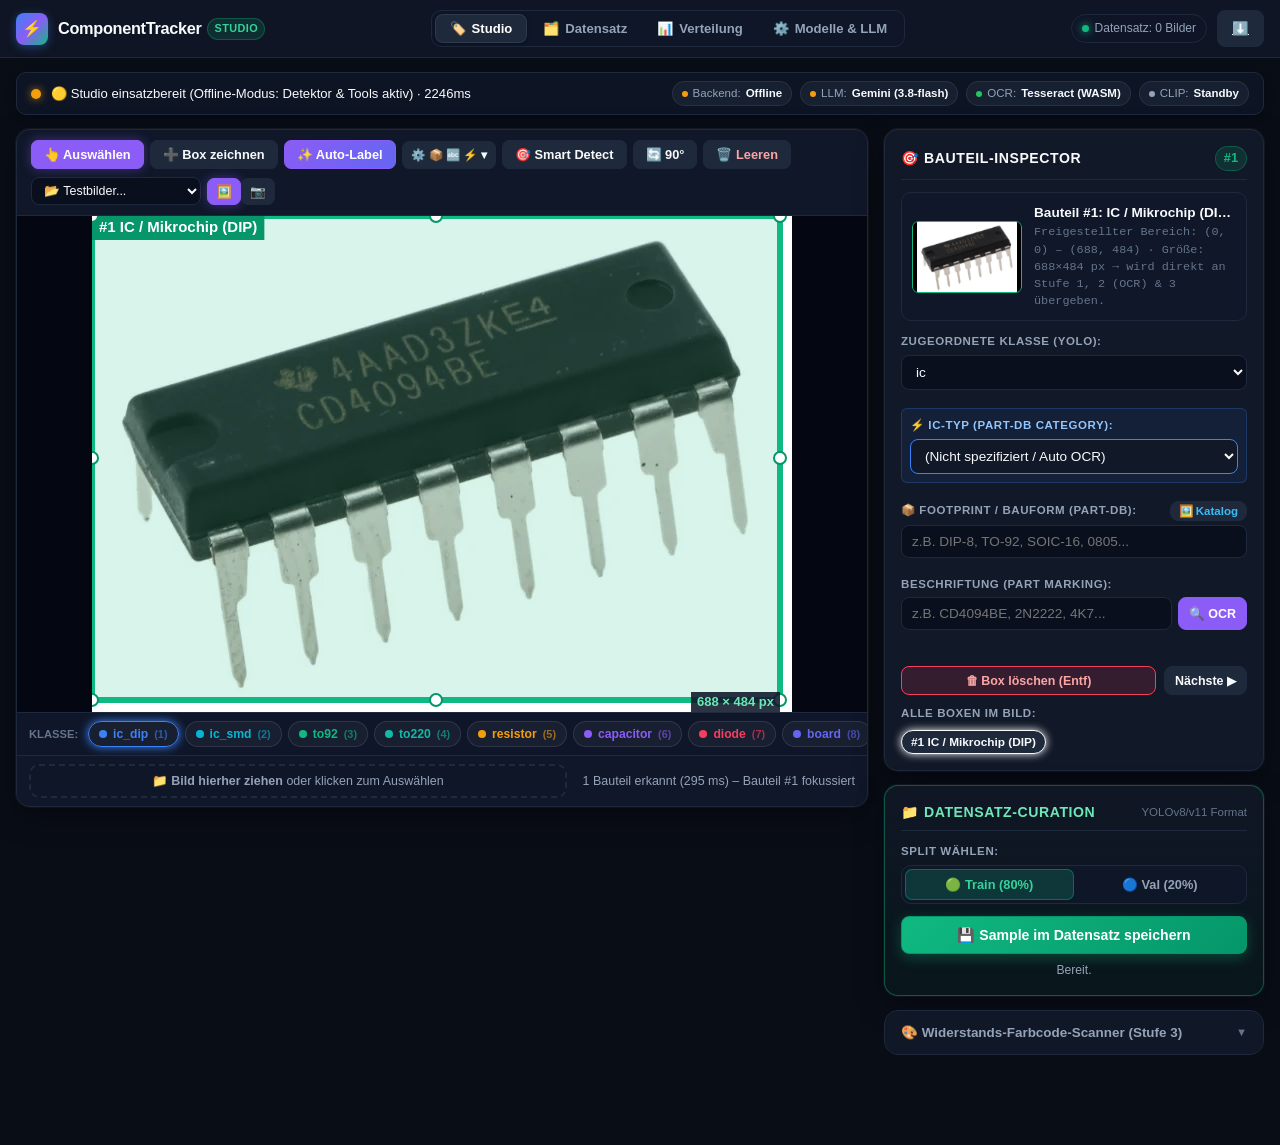
==== commit 91b73fa5: "fix: canonical footprint casing from catalog, dynamic OCR and LLM status chips" ====
--- a/studies/pureHtmlJs/index.html
+++ b/studies/pureHtmlJs/index.html
@@ -2270,7 +2270,10 @@
                 <span class="status-chip" id="chip-backend" title="Backend-Server Status">
                     <span class="chip-dot"></span>Backend: <span class="chip-val" id="chip-backend-val">Verbinde...</span>
                 </span>
-                <span class="status-chip" id="chip-ocr" title="Aktive optische Zeichenerkennungs-Engine">
+                <span class="status-chip" id="chip-llm" title="Aktives KI-Modell für Auto-Labeling (Klick öffnet Einstellungen)" style="cursor: pointer;">
+                    <span class="chip-dot"></span>LLM: <span class="chip-val" id="chip-llm-val">Prüfe...</span>
+                </span>
+                <span class="status-chip" id="chip-ocr" title="Aktive optische Zeichenerkennungs-Engine (Klick öffnet Einstellungen)" style="cursor: pointer;">
                     <span class="chip-dot"></span>OCR: <span class="chip-val" id="chip-ocr-val">Prüfe...</span>
                 </span>
                 <span class="status-chip standby" id="chip-clip" title="Lokales CLIP-Modell (Xenova) wird bei Bedarf on-demand geladen">
@@ -6156,6 +6159,8 @@
                 if (optFootprint) localStorage.setItem(LLM_STORAGE_KEYS.DETECT_FOOTPRINT, optFootprint.checked ? '1' : '0');
                 if (optMarking) localStorage.setItem(LLM_STORAGE_KEYS.DETECT_MARKING, optMarking.checked ? '1' : '0');
                 if (optSubgroup) localStorage.setItem(LLM_STORAGE_KEYS.DETECT_SUBGROUP, optSubgroup.checked ? '1' : '0');
+                updateOcrStatusChip();
+                updateLlmStatusChip();
             } catch (e) {
                 console.warn('Fehler beim Speichern in localStorage:', e);
             }
@@ -6167,6 +6172,106 @@
                 return (autolabelModelCustom ? autolabelModelCustom.value.trim() : '') || (autolabelProvider.value === 'gemini' ? 'gemini-3.8-flash' : 'qwen2-vl-7b-instruct');
             }
             return autolabelModelSelect.value;
+        }
+
+        // --- Status Pillen Synchronisierung (OCR & LLM) ---
+        function updateOcrStatusChip() {
+            const ocrVal = document.getElementById('chip-ocr-val');
+            const ocrChip = document.getElementById('chip-ocr');
+            if (!ocrVal) return;
+            const engine = ocrSelect ? ocrSelect.value : (localStorage.getItem(LLM_STORAGE_KEYS.OCR_ENGINE) || 'tesseract');
+            if (engine === 'florence2') {
+                ocrVal.innerText = 'Florence-2 (VisionLM)';
+                if (ocrChip) {
+                    ocrChip.title = 'Aktive OCR-Engine: onnx-community/Florence-2-base-ft (In-Browser ONNX)\nKlick öffnet Einstellungen';
+                    ocrChip.classList.remove('warning', 'standby');
+                }
+            } else {
+                ocrVal.innerText = 'Tesseract (WASM)';
+                if (ocrChip) {
+                    ocrChip.title = 'Aktive OCR-Engine: Tesseract.js v5 (Lokale In-Browser OCR)\nKlick öffnet Einstellungen';
+                    ocrChip.classList.remove('warning', 'standby');
+                }
+            }
+        }
+
+        function updateLlmStatusChip() {
+            const llmVal = document.getElementById('chip-llm-val');
+            const llmChip = document.getElementById('chip-llm');
+            if (!llmVal) return;
+
+            const prov = autolabelProvider ? autolabelProvider.value : 'gemini';
+            const rawModel = getAutolabelModelName();
+
+            // Kompakte Modellbezeichnung für die Pille
+            let shortModel = rawModel;
+            if (shortModel.length > 18) {
+                const m = shortModel.match(/([a-zA-Z0-9_\-\.]+?)(?:-oQ|-Q\d|-Instruct|-fp|-it|\.gguf)/i);
+                if (m && m[1] && m[1].length >= 5) {
+                    shortModel = m[1];
+                } else {
+                    shortModel = shortModel.substring(0, 16) + '…';
+                }
+            }
+
+            if (prov === 'gemini') {
+                const key = geminiApiKey ? geminiApiKey.value.trim() : '';
+                const hasKey = key.length > 5 || (typeof serverData !== 'undefined' && serverData && serverData.has_gemini_env);
+                const displayModel = shortModel.replace(/^gemini-/, '');
+                llmVal.innerText = `Gemini (${displayModel})`;
+                if (llmChip) {
+                    llmChip.title = `LLM Provider: Google Gemini\nModell: ${rawModel}\nAPI-Key: ${hasKey ? 'Konfiguriert' : 'Fehlt!'}\n(Klick öffnet Einstellungen)`;
+                    if (hasKey) {
+                        llmChip.classList.remove('warning', 'standby');
+                    } else {
+                        llmChip.classList.add('warning');
+                    }
+                }
+            } else if (prov === 'openai' || prov === 'lmstudio') {
+                const url = localUrl ? localUrl.value.trim() : 'http://127.0.0.1:1234/v1';
+                let provPrefix = 'OpenAI';
+                if (url.includes(':8000') || url.includes('omlx')) provPrefix = 'oMLX';
+                else if (url.includes(':1234')) provPrefix = 'LM Studio';
+                else if (url.includes(':11434')) provPrefix = 'Ollama';
+
+                llmVal.innerText = `${provPrefix}: ${shortModel}`;
+                if (llmChip) {
+                    llmChip.title = `LLM Provider: OpenAI-kompatibel (${provPrefix})\nModell: ${rawModel}\nEndpunkt: ${url}\n(Klick öffnet Einstellungen)`;
+                    const isOffline = localStatusBadge && localStatusBadge.innerText.includes('Offline');
+                    if (isOffline) {
+                        llmChip.classList.add('warning');
+                    } else {
+                        llmChip.classList.remove('warning', 'standby');
+                    }
+                }
+            } else if (prov === 'ollama') {
+                const url = localUrl ? localUrl.value.trim() : 'http://127.0.0.1:11434/v1';
+                llmVal.innerText = `Ollama: ${shortModel}`;
+                if (llmChip) {
+                    llmChip.title = `LLM Provider: Ollama\nModell: ${rawModel}\nEndpunkt: ${url}\n(Klick öffnet Einstellungen)`;
+                    const isOffline = localStatusBadge && localStatusBadge.innerText.includes('Offline');
+                    if (isOffline) {
+                        llmChip.classList.add('warning');
+                    } else {
+                        llmChip.classList.remove('warning', 'standby');
+                    }
+                }
+            }
+        }
+
+        const chipLlm = document.getElementById('chip-llm');
+        if (chipLlm) {
+            chipLlm.addEventListener('click', () => {
+                const navSettings = document.getElementById('nav-settings-btn');
+                if (navSettings) navSettings.click();
+            });
+        }
+        const chipOcr = document.getElementById('chip-ocr');
+        if (chipOcr) {
+            chipOcr.addEventListener('click', () => {
+                const navSettings = document.getElementById('nav-settings-btn');
+                if (navSettings) navSettings.click();
+            });
         }
 
         function updateVisionHintForSelectedModel() {
@@ -6200,6 +6305,7 @@
                     if (autolabelModelCustom) autolabelModelCustom.style.display = 'none';
                 }
                 updateVisionHintForSelectedModel();
+                updateLlmStatusChip();
                 saveLlmSettingsToStorage();
             });
         }
@@ -6207,6 +6313,7 @@
         if (autolabelModelCustom) {
             autolabelModelCustom.addEventListener('input', () => {
                 updateVisionHintForSelectedModel();
+                updateLlmStatusChip();
                 saveLlmSettingsToStorage();
             });
         }
@@ -6215,6 +6322,7 @@
             let keyDebounceTimer = null;
             geminiApiKey.addEventListener('input', () => {
                 saveLlmSettingsToStorage();
+                updateLlmStatusChip();
                 clearTimeout(keyDebounceTimer);
                 keyDebounceTimer = setTimeout(() => {
                     if (autolabelProvider && autolabelProvider.value === 'gemini' && geminiApiKey.value.trim().length > 10) {
@@ -6224,6 +6332,7 @@
             });
             geminiApiKey.addEventListener('change', () => {
                 saveLlmSettingsToStorage();
+                updateLlmStatusChip();
                 if (autolabelProvider && autolabelProvider.value === 'gemini' && geminiApiKey.value.trim().length > 10) {
                     fetchGeminiModels();
                 }
@@ -6234,6 +6343,7 @@
             let localUrlDebounceTimer = null;
             localUrl.addEventListener('input', () => {
                 saveLlmSettingsToStorage();
+                updateLlmStatusChip();
                 clearTimeout(localUrlDebounceTimer);
                 localUrlDebounceTimer = setTimeout(() => {
                     const prov = autolabelProvider ? autolabelProvider.value : 'gemini';
@@ -6244,6 +6354,7 @@
             });
             localUrl.addEventListener('change', () => {
                 saveLlmSettingsToStorage();
+                updateLlmStatusChip();
                 const prov = autolabelProvider ? autolabelProvider.value : 'gemini';
                 if (prov === 'openai' || prov === 'lmstudio' || prov === 'ollama') {
                     fetchLocalModels(prov);
@@ -6253,6 +6364,7 @@
 
         if (ocrSelect) {
             ocrSelect.addEventListener('change', () => {
+                updateOcrStatusChip();
                 saveLlmSettingsToStorage();
             });
         }
@@ -6567,6 +6679,8 @@
                 const mkVal = savedMk !== null ? savedMk === '1' : true;
                 const sgVal = savedSg !== null ? savedSg === '1' : true;
                 setAutolabelFeatures(fpVal, mkVal, sgVal, false);
+                updateOcrStatusChip();
+                updateLlmStatusChip();
             } catch (e) {
                 console.warn('Fehler beim Laden aus localStorage:', e);
             }
@@ -6698,6 +6812,49 @@
                     }
                 }
             });
+
+            // Automatische Übernahme der Katalog-Schreibweise bei Verlassen / Enter / Change
+            const canonicalizeBoxFootprintInput = async () => {
+                if (selectedBoxIndex < 0 || selectedBoxIndex >= detectedBoxes.length) return;
+                const b = detectedBoxes[selectedBoxIndex];
+                const rawVal = boxFootprintInput.value.trim();
+                if (!rawVal) return;
+
+                const normClass = (typeof getNormalizedClass === 'function')
+                    ? getNormalizedClass(b.label || (boxClassSelect ? boxClassSelect.value : 'ic'))
+                    : 'ic';
+
+                let fp = (typeof footprintIndexByName !== 'undefined')
+                    ? (footprintIndexByName.get(`${normClass}:${rawVal.toLowerCase()}`) || footprintIndexByName.get(rawVal.toLowerCase()))
+                    : null;
+
+                if (!fp && typeof fetchFootprintsCatalog === 'function') {
+                    const results = await fetchFootprintsCatalog(normClass, rawVal);
+                    if (results && results.length > 0) {
+                        fp = results.find(f => f.name.toLowerCase() === rawVal.toLowerCase() || (f.aliases && f.aliases.includes(rawVal.toLowerCase().replace(/[^a-z0-9]/g, ''))))
+                             || results[0];
+                    }
+                }
+
+                if (fp && fp.name) {
+                    boxFootprintInput.value = fp.name;
+                    b.footprint = fp.name;
+                    b.footprintPath = fp.path || b.footprintPath;
+                    if (typeof updateBoxFootprintPreview === 'function') {
+                        updateBoxFootprintPreview(fp.name, fp.path);
+                    }
+                }
+            };
+
+            boxFootprintInput.addEventListener('change', canonicalizeBoxFootprintInput);
+            boxFootprintInput.addEventListener('blur', canonicalizeBoxFootprintInput);
+            boxFootprintInput.addEventListener('keydown', (e) => {
+                if (e.key === 'Enter') {
+                    e.preventDefault();
+                    canonicalizeBoxFootprintInput();
+                    boxFootprintInput.blur();
+                }
+            });
         }
 
         const clearFpBtn = document.getElementById('clear-footprint-btn');
@@ -6783,10 +6940,8 @@
                     if (backendVal) backendVal.innerText = 'Online';
                     if (backendChip) backendChip.classList.remove('warning');
 
-                    const ocrVal = document.getElementById('chip-ocr-val');
-                    if (ocrVal) {
-                        ocrVal.innerText = 'Tesseract (WASM)';
-                    }
+                    updateOcrStatusChip();
+                    updateLlmStatusChip();
 
                     if (data.has_gemini_env && autolabelStatus && !geminiApiKey.value) {
                         autolabelStatus.innerText = '💡 Server nutzt GEMINI_API_KEY aus Umgebungsvariable.';
@@ -7991,8 +8146,8 @@
                         datasetCounterBadge.innerText = `📁 Datensatz: ${serverData.stats.train_images} Train / ${serverData.stats.val_images} Val (${boxCount} Boxen)`;
                     }
                 }
-                if (ocrVal) ocrVal.innerText = 'Tesseract (WASM)';
-                if (ocrSelect && !ocrSelect.value) ocrSelect.value = 'tesseract';
+                updateOcrStatusChip();
+                updateLlmStatusChip();
                 if (serverData.has_gemini_env && autolabelStatus && !geminiApiKey.value) {
                     autolabelStatus.innerText = '💡 Server nutzt GEMINI_API_KEY aus Umgebungsvariable.';
                 }
@@ -8002,7 +8157,8 @@
             } else {
                 if (backendVal) backendVal.innerText = 'Offline';
                 if (backendChip) backendChip.classList.add('warning');
-                if (ocrVal) ocrVal.innerText = 'Lokal (Browser)';
+                updateOcrStatusChip();
+                updateLlmStatusChip();
                 if (statusDiv) {
                     statusDiv.innerText = '📁 Schritt 2/3: Lokaler Offline-Modus aktiv...';
                 }
@@ -8514,6 +8670,8 @@
                     if (b) {
                         b.footprint = cleanName;
                         b.footprintPath = fpPath;
+                        const fpInp = document.getElementById('box-footprint-input');
+                        if (fpInp) fpInp.value = cleanName;
                     }
                     img.src = `/api/footprints/image?path=${encodeURIComponent(fpPath)}`;
                     img.alt = cleanName;
@@ -8529,10 +8687,14 @@
                 // 2. Gespeicherter Pfad aus Bounding-Box Objekt
                 if (b && b.footprintPath && b.footprint && b.footprint.toLowerCase() === cleanName.toLowerCase()) {
                     img.src = `/api/footprints/image?path=${encodeURIComponent(b.footprintPath)}`;
-                    img.alt = cleanName;
-                    nameEl.innerText = cleanName;
+                    img.alt = b.footprint;
+                    nameEl.innerText = b.footprint;
                     subEl.innerText = 'Footprint';
                     card.style.display = 'flex';
+                    const fpInp = document.getElementById('box-footprint-input');
+                    if (fpInp && fpInp.value && fpInp.value.trim().toLowerCase() === b.footprint.toLowerCase()) {
+                        fpInp.value = b.footprint;
+                    }
                     return;
                 }
 
@@ -8562,6 +8724,13 @@
                 if (fp && fp.path) {
                     if (b) {
                         b.footprintPath = fp.path;
+                        if (fp.name) {
+                            b.footprint = fp.name;
+                            const fpInp = document.getElementById('box-footprint-input');
+                            if (fpInp && fpInp.value && fpInp.value.trim().toLowerCase() === fp.name.toLowerCase()) {
+                                fpInp.value = fp.name;
+                            }
+                        }
                     }
                     img.src = `/api/footprints/image?path=${encodeURIComponent(fp.path)}`;
                     img.alt = fp.name;
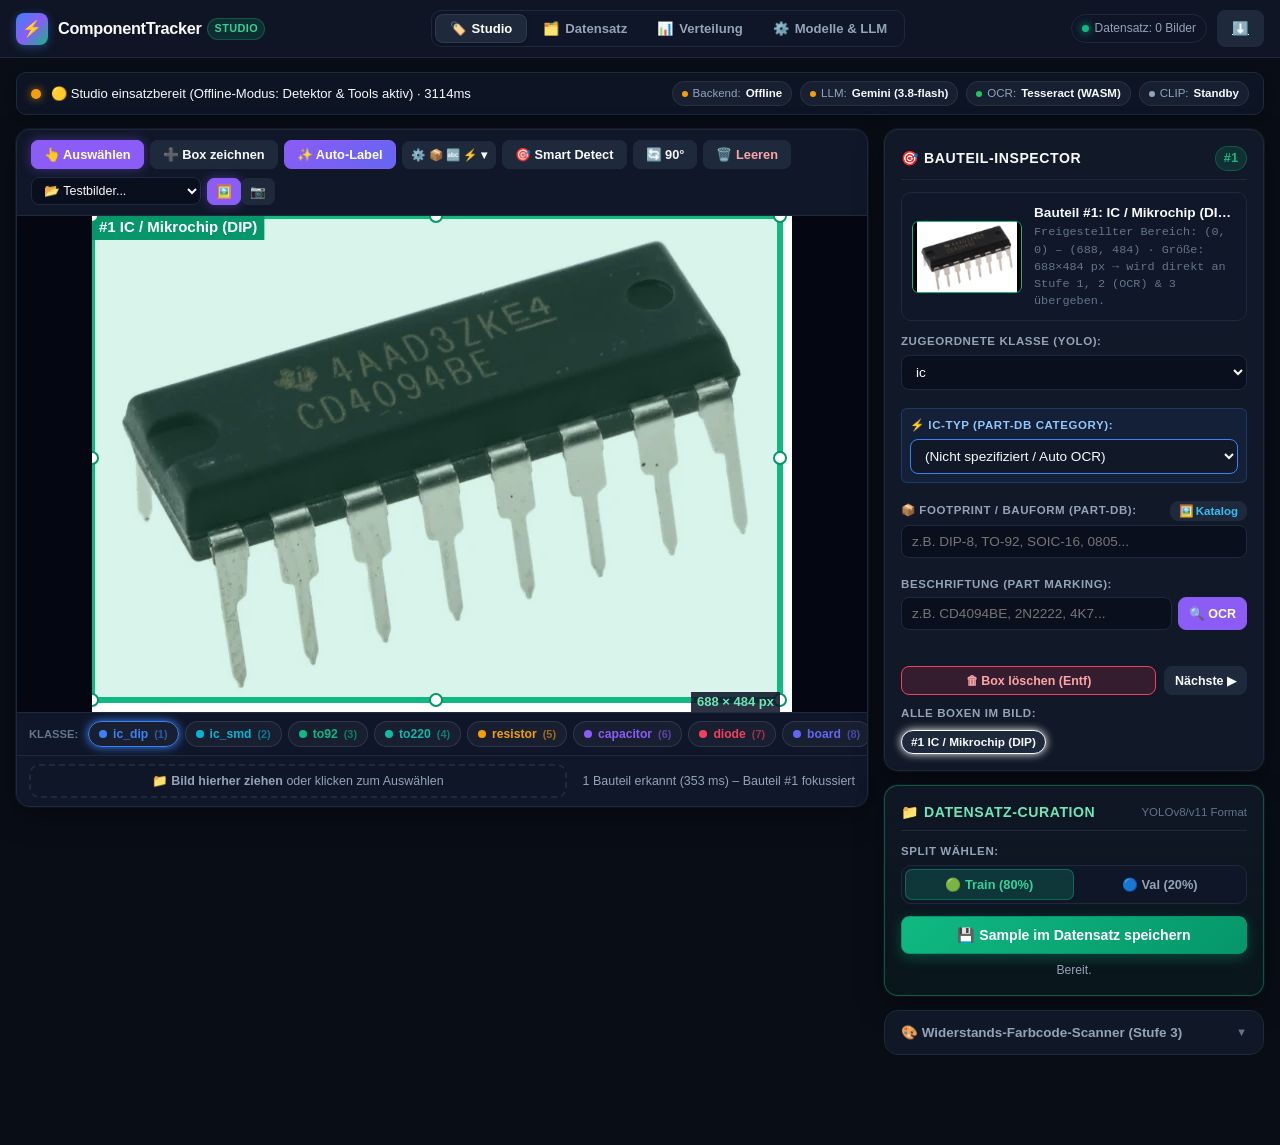
==== commit 3dbb301c: "perf: persistent dataset index and non-blocking incremental sample saving" ====
--- a/studies/pureHtmlJs/index.html
+++ b/studies/pureHtmlJs/index.html
@@ -7277,11 +7277,25 @@
                     }
                     autolabelStatus.innerText = `🎉 Gespeichert als ${resData.sample_id} (${resData.annotations_saved} Boxen)!`;
 
-                    if (typeof loadDatasetGallery === 'function') {
-                        loadDatasetGallery();
-                    }
-                    if (typeof fetchDatasetStatus === 'function') {
-                        fetchDatasetStatus();
+                    // Inkrementelle Aktualisierung der Datensatz-Galerie ohne blockierenden Full-Fetch
+                    const newSampleObj = {
+                        id: resData.sample_id,
+                        split: payload.split,
+                        image_url: `/dataset/images/${payload.split}/${resData.sample_id}.jpg`,
+                        thumb_url: `/api/dataset/thumbnails/${payload.split}/${resData.sample_id}`,
+                        boxes: boxesPayload,
+                        box_count: boxesPayload.length,
+                        classes: Array.from(new Set(boxesPayload.map(b => b.label))),
+                        created_at: Math.floor(Date.now() / 1000)
+                    };
+
+                    if (typeof cachedGallerySamples !== 'undefined' && Array.isArray(cachedGallerySamples)) {
+                        cachedGallerySamples.unshift(newSampleObj);
+                    }
+
+                    // Nur wenn der Datensatz-Tab aktuell aktiv ist, Ansicht direkt rendern
+                    if (viewDataset && viewDataset.classList.contains('active') && typeof renderFilteredGallery === 'function') {
+                        renderFilteredGallery();
                     }
                 } catch (err) {
                     console.error('Fehler beim Speichern:', err);
@@ -7871,6 +7885,13 @@
             const grid = document.getElementById('dataset-gallery-grid');
             if (!grid) return;
 
+            // Sofort aus dem Arbeitsspeicher rendern falls bereits vorhanden (kein unnötiger Netzwerk-Roundtrip)
+            if (!forceRefresh && cachedGallerySamples && cachedGallerySamples.length > 0) {
+                renderGalleryClassFilters(cachedGallerySamples);
+                renderFilteredGallery();
+                return;
+            }
+
             // Sofortiges visuelles Feedback via Skeleton-Cards
             renderSkeletonPlaceholders(grid, 8);
 
@@ -8031,16 +8052,16 @@
         // STUDIO WERKZEUGE & ASYNCHRONE HINTERGRUND-INITIALISIERUNG
         // =====================================================================
         function setStudioToolsState(ready, reason = '') {
+            // Hinweis: save-dataset-btn und add-manual-box-btn werden bewusst NICHT gesperrt,
+            // damit der Nutzer sofort Samples zeichnen und abspeichern kann.
             const toolBtns = [
                 document.getElementById('run-autolabel-btn'),
                 document.getElementById('run-detect-btn'),
-                document.getElementById('add-manual-box-btn'),
                 document.getElementById('rotate-image-btn'),
                 document.getElementById('clear-boxes-btn'),
                 document.getElementById('run-ocr-btn'),
                 document.getElementById('scan-resistor-btn'),
-                document.getElementById('reclassify-btn'),
-                document.getElementById('save-dataset-btn')
+                document.getElementById('reclassify-btn')
             ];
 
             toolBtns.forEach(btn => {
@@ -8054,13 +8075,11 @@
                     btn.removeAttribute('aria-disabled');
                     if (btn.id === 'run-autolabel-btn') btn.title = 'Erkennt Bauteile automatisch mittels Gemini oder lokalem Vision-LLM';
                     else if (btn.id === 'run-detect-btn') btn.title = 'Schneller lokaler Heuristik-Detektor (<10ms)';
-                    else if (btn.id === 'add-manual-box-btn') btn.title = 'Klicke und ziehe im Bild, um ein neues Bauteil einzurahmen';
                     else if (btn.id === 'rotate-image-btn') btn.title = 'Bild um 90° drehen (hilfreich bei Smartphone-Fotos)';
                     else if (btn.id === 'clear-boxes-btn') btn.title = 'Entfernt alle Bounding Boxes im aktuellen Bild';
                     else if (btn.id === 'run-ocr-btn') btn.title = 'Liest Teilenummern und Beschriftungen per OCR';
                     else if (btn.id === 'scan-resistor-btn') btn.title = 'Scannt Farbringe des Widerstands';
                     else if (btn.id === 'reclassify-btn') btn.title = 'Klassifiziert Bauteil mit Zero-Shot CLIP';
-                    else if (btn.id === 'save-dataset-btn') btn.title = 'Sample und Bounding Boxes im YOLO-Datensatz speichern';
                 }
             });
         }
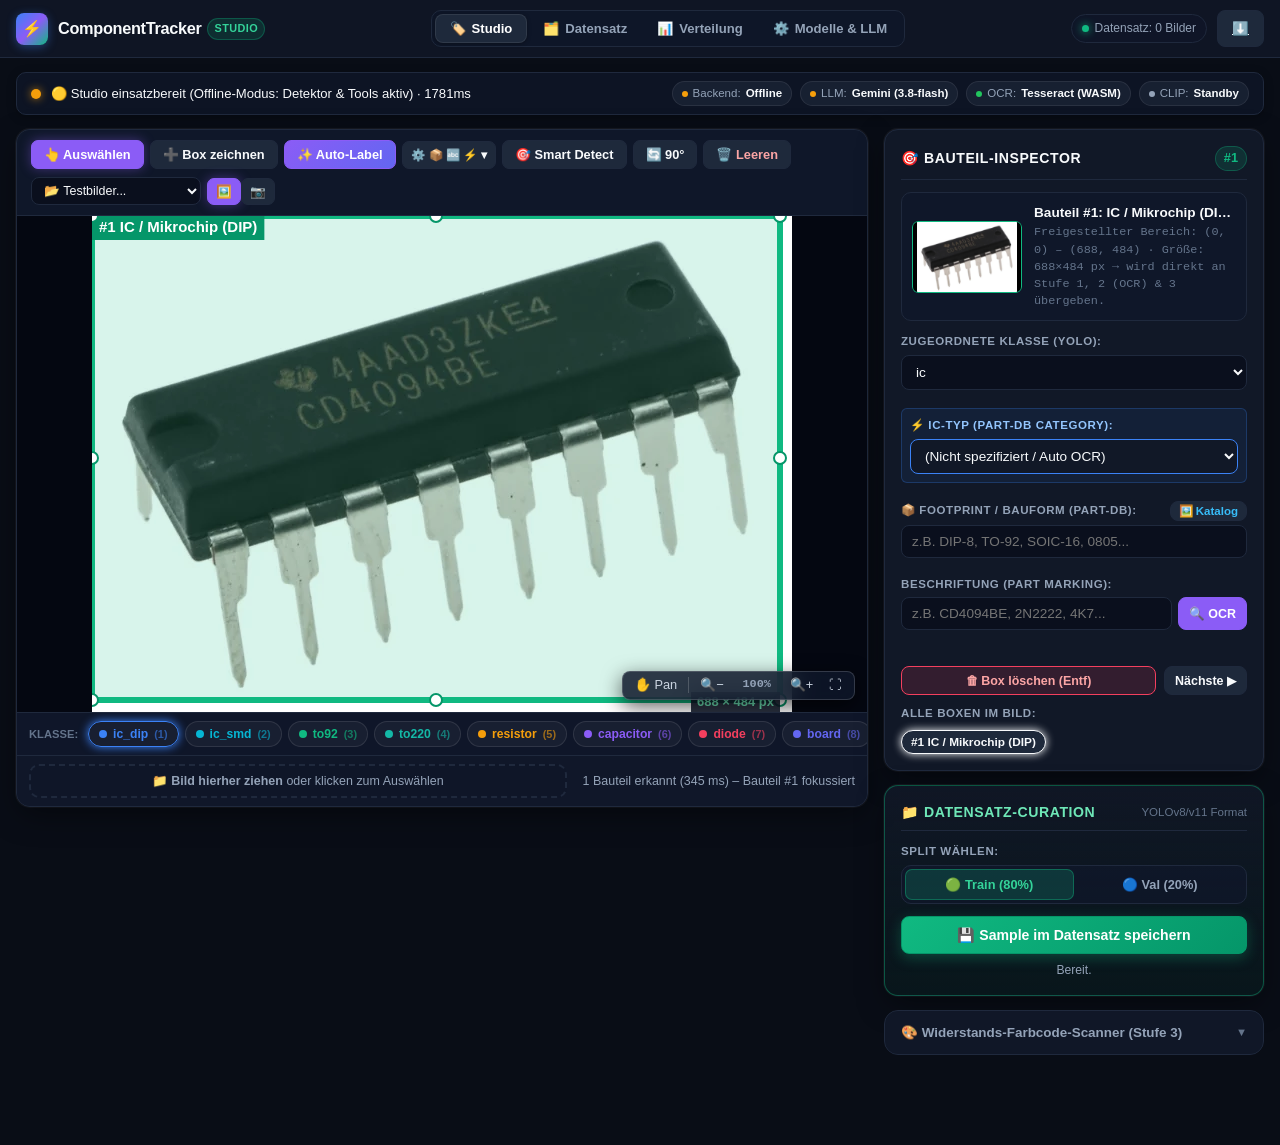
==== commit aebfc4c1: "feat: add Studio zoom & pan, camera snapshot workflow, and rich dataset metadata sidecars - Studio: " ====
--- a/studies/pureHtmlJs/index.html
+++ b/studies/pureHtmlJs/index.html
@@ -323,6 +323,80 @@
             max-width: 100%;
             max-height: 68vh;
             line-height: 0;
+            transform-origin: center center;
+            will-change: transform;
+            transition: transform 0.08s cubic-bezier(0.16, 1, 0.3, 1);
+        }
+
+        .image-stage-wrap.is-panning {
+            transition: none !important;
+        }
+
+        /* Floating Stage Zoom & Pan Controls */
+        .stage-zoom-bar {
+            position: absolute;
+            bottom: 12px;
+            right: 12px;
+            display: inline-flex;
+            align-items: center;
+            gap: 2px;
+            background: rgba(15, 23, 42, 0.85);
+            backdrop-filter: blur(12px);
+            -webkit-backdrop-filter: blur(12px);
+            border: 1px solid rgba(255, 255, 255, 0.16);
+            border-radius: 8px;
+            padding: 3px 5px;
+            z-index: 25;
+            box-shadow: 0 6px 20px rgba(0, 0, 0, 0.65);
+            user-select: none;
+            -webkit-user-select: none;
+        }
+
+        .stage-zoom-btn {
+            background: transparent;
+            border: none;
+            color: #cbd5e1;
+            font-size: 0.8rem;
+            padding: 4px 7px;
+            border-radius: 5px;
+            cursor: pointer;
+            display: inline-flex;
+            align-items: center;
+            justify-content: center;
+            transition: all 0.12s ease;
+            line-height: 1;
+        }
+
+        .stage-zoom-btn:hover {
+            background: rgba(255, 255, 255, 0.16);
+            color: #fff;
+        }
+
+        .stage-zoom-btn:active {
+            transform: scale(0.95);
+        }
+
+        .stage-zoom-btn.active {
+            background: var(--accent);
+            color: #040711;
+            font-weight: 700;
+        }
+
+        .stage-zoom-level {
+            font-size: 0.74rem;
+            font-weight: 700;
+            font-family: ui-monospace, SFMono-Regular, Menlo, Monaco, Consolas, monospace;
+            min-width: 48px;
+            text-align: center;
+            color: #94a3b8;
+            padding: 3px 5px;
+            border-radius: 4px;
+            cursor: pointer;
+        }
+
+        .stage-zoom-level:hover {
+            background: rgba(255, 255, 255, 0.12);
+            color: #38bdf8;
         }
 
         #preview-image, #webcam {
@@ -2380,7 +2454,7 @@
                                 <video id="webcam" autoplay playsinline muted></video>
                                 <canvas id="webcam-bbox-canvas"></canvas>
                             </div>
-                            <div style="display: flex; gap: 8px; padding: 6px; background: rgba(0,0,0,0.6); width: 100%; justify-content: center;">
+                            <div class="webcam-controls-bar" id="webcam-controls-bar" style="display: flex; gap: 8px; padding: 6px; background: rgba(0,0,0,0.7); width: 100%; justify-content: center; z-index: 22; position: relative; pointer-events: auto;">
                                 <select id="camera-select" style="max-width: 180px; padding: 4px; font-size: 0.75rem;"></select>
                                 <button id="toggle-webcam-btn" class="btn btn-primary" type="button" style="padding: 4px 8px; font-size: 0.75rem;">⏸</button>
                                 <button id="capture-webcam-btn" class="btn btn-ocr" type="button" style="padding: 4px 8px; font-size: 0.75rem;">📸 Snapshot</button>
@@ -2434,6 +2508,16 @@
                                     ✕ Abbrechen
                                 </button>
                             </div>
+                        </div>
+
+                        <!-- Floating Stage Zoom & Pan Controls -->
+                        <div class="stage-zoom-bar" id="stage-zoom-bar">
+                            <button id="stage-pan-tool-btn" class="stage-zoom-btn" type="button" title="Pan / Verschieben (oder Leertaste gedrückt halten + Ziehen)">✋ Pan</button>
+                            <div style="width: 1px; height: 16px; background: rgba(255,255,255,0.18); margin: 0 2px;"></div>
+                            <button id="stage-zoom-out-btn" class="stage-zoom-btn" type="button" title="Herauszoomen (Mausrad runter)">🔍−</button>
+                            <button id="stage-zoom-reset-btn" class="stage-zoom-btn stage-zoom-level" type="button" title="Klicken für 100% Reset">100%</button>
+                            <button id="stage-zoom-in-btn" class="stage-zoom-btn" type="button" title="Hineinzoomen (Mausrad hoch)">🔍+</button>
+                            <button id="stage-zoom-fit-btn" class="stage-zoom-btn" type="button" title="Zentrieren & Zurücksetzen (Fit)">⛶</button>
                         </div>
                     </div>
 
@@ -5488,10 +5572,95 @@
             }
         }
 
+        // =====================================================================
+        // STAGE ZOOM & PAN SYSTEM (Figma / CAD Style, Space+Drag, Wheel, Touch)
+        // =====================================================================
+        let stageZoom = 1.0;
+        let stagePanX = 0;
+        let stagePanY = 0;
+        let isPanning = false;
+        let panStartX = 0;
+        let panStartY = 0;
+        let isSpacePressed = false;
+        let isPanModeActive = false;
+        const activeTouchPointers = new Map();
+        let lastTouchDist = 0;
+
+        function applyStageTransform() {
+            const wraps = document.querySelectorAll('.image-stage-wrap');
+            wraps.forEach(wrap => {
+                if (isPanning) {
+                    wrap.classList.add('is-panning');
+                } else {
+                    wrap.classList.remove('is-panning');
+                }
+                wrap.style.transform = `translate(${stagePanX}px, ${stagePanY}px) scale(${stageZoom})`;
+            });
+
+            const levelBtn = document.getElementById('stage-zoom-reset-btn');
+            if (levelBtn) {
+                levelBtn.innerText = `${Math.round(stageZoom * 100)}%`;
+                levelBtn.title = `Aktueller Zoom: ${Math.round(stageZoom * 100)}% (Klick für 100% Reset)`;
+            }
+        }
+
+        function resetStageZoomPan() {
+            stageZoom = 1.0;
+            stagePanX = 0;
+            stagePanY = 0;
+            isPanning = false;
+            applyStageTransform();
+        }
+
+        function zoomAtPoint(deltaFactor, clientX, clientY) {
+            const viewport = document.querySelector('.stage-viewport');
+            if (!viewport) return;
+            const vRect = viewport.getBoundingClientRect();
+            
+            const mouseX = clientX !== undefined ? (clientX - (vRect.left + vRect.width / 2)) : 0;
+            const mouseY = clientY !== undefined ? (clientY - (vRect.top + vRect.height / 2)) : 0;
+
+            const oldZoom = stageZoom;
+            const newZoom = Math.max(0.4, Math.min(10.0, oldZoom * deltaFactor));
+            if (Math.abs(newZoom - oldZoom) < 0.001) return;
+
+            // Zoom zentriert um den Mauszeiger / Touchpunkt ankern
+            stagePanX = mouseX - (mouseX - stagePanX) * (newZoom / oldZoom);
+            stagePanY = mouseY - (mouseY - stagePanY) * (newZoom / oldZoom);
+            stageZoom = newZoom;
+
+            applyStageTransform();
+        }
+
         function bindOverlayCanvasInteractions(canvasEl) {
             if (!canvasEl) return;
 
             canvasEl.addEventListener('pointerdown', (e) => {
+                if (e.pointerType === 'touch') {
+                    activeTouchPointers.set(e.pointerId, { x: e.clientX, y: e.clientY });
+                    if (activeTouchPointers.size === 2) {
+                        isPanning = true;
+                        const pts = Array.from(activeTouchPointers.values());
+                        lastTouchDist = Math.hypot(pts[0].x - pts[1].x, pts[0].y - pts[1].y);
+                        panStartX = (pts[0].x + pts[1].x) / 2 - stagePanX;
+                        panStartY = (pts[0].y + pts[1].y) / 2 - stagePanY;
+                        applyStageTransform();
+                        e.preventDefault();
+                        return;
+                    }
+                }
+
+                if (e.button === 1 || isSpacePressed || isPanModeActive) {
+                    isPanning = true;
+                    panStartX = e.clientX - stagePanX;
+                    panStartY = e.clientY - stagePanY;
+                    canvasEl.style.cursor = 'grabbing';
+                    try { canvasEl.setPointerCapture(e.pointerId); } catch (_) {}
+                    applyStageTransform();
+                    e.preventDefault();
+                    return;
+                }
+
                 if (e.button !== 0 && e.pointerType === 'mouse') return;
                 const { w: srcW, h: srcH, ready } = getActiveMediaSource();
                 if (!ready) return;
@@ -5567,6 +5736,41 @@
             });
 
             canvasEl.addEventListener('pointermove', (e) => {
+                if (e.pointerType === 'touch') {
+                    activeTouchPointers.set(e.pointerId, { x: e.clientX, y: e.clientY });
+                    if (activeTouchPointers.size === 2) {
+                        const pts = Array.from(activeTouchPointers.values());
+                        const currentDist = Math.hypot(pts[0].x - pts[1].x, pts[0].y - pts[1].y);
+                        const centerX = (pts[0].x + pts[1].x) / 2;
+                        const centerY = (pts[0].y + pts[1].y) / 2;
+
+                        if (lastTouchDist > 0 && Math.abs(currentDist - lastTouchDist) > 2) {
+                            const factor = currentDist / lastTouchDist;
+                            zoomAtPoint(factor, centerX, centerY);
+                        }
+                        lastTouchDist = currentDist;
+
+                        stagePanX = centerX - panStartX;
+                        stagePanY = centerY - panStartY;
+                        applyStageTransform();
+                        e.preventDefault();
+                        return;
+                    }
+                }
+
+                if (isPanning) {
+                    stagePanX = e.clientX - panStartX;
+                    stagePanY = e.clientY - panStartY;
+                    applyStageTransform();
+                    e.preventDefault();
+                    return;
+                }
+
+                if (isSpacePressed || isPanModeActive) {
+                    canvasEl.style.cursor = 'grab';
+                    return;
+                }
+
                 const { w: srcW, h: srcH, ready } = getActiveMediaSource();
                 if (!ready) return;
 
@@ -5674,6 +5878,25 @@
             });
 
             const handlePointerEnd = (e) => {
+                if (e.pointerType === 'touch') {
+                    activeTouchPointers.delete(e.pointerId);
+                    if (activeTouchPointers.size < 2) {
+                        lastTouchDist = 0;
+                    }
+                }
+
+                if (isPanning) {
+                    isPanning = false;
+                    applyStageTransform();
+                    canvasEl.style.cursor = (isSpacePressed || isPanModeActive) ? 'grab' : 'default';
+                    try {
+                        if (canvasEl.hasPointerCapture(e.pointerId)) {
+                            canvasEl.releasePointerCapture(e.pointerId);
+                        }
+                    } catch (_) {}
+                    return;
+                }
+
                 try {
                     if (canvasEl.hasPointerCapture(e.pointerId)) {
                         canvasEl.releasePointerCapture(e.pointerId);
@@ -5761,6 +5984,112 @@
 
         bindOverlayCanvasInteractions(bboxOverlayCanvas);
         bindOverlayCanvasInteractions(webcamBboxCanvas);
+
+        // Stage Viewport Mouse Wheel Zoom & Background Panning
+        const stageViewportEl = document.querySelector('.stage-viewport');
+        if (stageViewportEl) {
+            stageViewportEl.addEventListener('wheel', (e) => {
+                if (e.target && e.target.closest('#stage-zoom-bar, #autolabel-loading-overlay')) return;
+                e.preventDefault();
+                const factor = e.deltaY < 0 ? 1.15 : 0.87;
+                zoomAtPoint(factor, e.clientX, e.clientY);
+            }, { passive: false });
+
+            stageViewportEl.addEventListener('pointerdown', (e) => {
+                // Interaktive Steuerelemente (Buttons, Selects, Inputs, Toolbars) dürfen NICHT durch Pan abgefangen werden
+                if (e.target && e.target.closest('button, select, input, label, a, #stage-zoom-bar, #autolabel-loading-overlay, #webcam-controls-bar, .webcam-controls-bar')) return;
+                if (e.target && (e.target.tagName === 'CANVAS' || e.target.tagName === 'IMG' || e.target.tagName === 'VIDEO')) return;
+                if (e.button === 1 || isSpacePressed || isPanModeActive || (e.button === 0 && (e.target === stageViewportEl || e.target.id === 'upload-panel' || e.target.id === 'webcam-panel'))) {
+                    isPanning = true;
+                    panStartX = e.clientX - stagePanX;
+                    panStartY = e.clientY - stagePanY;
+                    stageViewportEl.style.cursor = 'grabbing';
+                    try { stageViewportEl.setPointerCapture(e.pointerId); } catch (_) {}
+                    applyStageTransform();
+                    e.preventDefault();
+                }
+            });
+            stageViewportEl.addEventListener('pointermove', (e) => {
+                if (isPanning && stageViewportEl.hasPointerCapture(e.pointerId)) {
+                    stagePanX = e.clientX - panStartX;
+                    stagePanY = e.clientY - panStartY;
+                    applyStageTransform();
+                }
+            });
+            const handleViewportPointerEnd = (e) => {
+                if (isPanning && stageViewportEl.hasPointerCapture(e.pointerId)) {
+                    try { stageViewportEl.releasePointerCapture(e.pointerId); } catch (_) {}
+                    isPanning = false;
+                    stageViewportEl.style.cursor = '';
+                    applyStageTransform();
+                }
+            };
+            stageViewportEl.addEventListener('pointerup', handleViewportPointerEnd);
+            stageViewportEl.addEventListener('pointercancel', handleViewportPointerEnd);
+
+            const webcamControlsBar = document.getElementById('webcam-controls-bar');
+            if (webcamControlsBar) {
+                webcamControlsBar.addEventListener('pointerdown', (e) => e.stopPropagation());
+            }
+        }
+
+        // Space Key for Pan Gesture (Photoshop / Figma Style)
+        window.addEventListener('keydown', (e) => {
+            if (e.target && ['INPUT', 'TEXTAREA', 'SELECT'].includes(e.target.tagName)) return;
+            if (e.code === 'Space' && !e.repeat) {
+                isSpacePressed = true;
+                const overlay = currentMode === 'webcam' ? webcamBboxCanvas : bboxOverlayCanvas;
+                if (overlay) overlay.style.cursor = 'grab';
+                e.preventDefault();
+            }
+        });
+        window.addEventListener('keyup', (e) => {
+            if (e.code === 'Space') {
+                isSpacePressed = false;
+                const overlay = currentMode === 'webcam' ? webcamBboxCanvas : bboxOverlayCanvas;
+                if (overlay && !isPanModeActive) overlay.style.cursor = 'default';
+            }
+        });
+
+        // Stage Zoom & Pan Toolbar Controls
+        const stagePanToolBtn = document.getElementById('stage-pan-tool-btn');
+        const stageZoomOutBtn = document.getElementById('stage-zoom-out-btn');
+        const stageZoomResetBtn = document.getElementById('stage-zoom-reset-btn');
+        const stageZoomInBtn = document.getElementById('stage-zoom-in-btn');
+        const stageZoomFitBtn = document.getElementById('stage-zoom-fit-btn');
+
+        if (stagePanToolBtn) {
+            stagePanToolBtn.addEventListener('click', () => {
+                isPanModeActive = !isPanModeActive;
+                stagePanToolBtn.classList.toggle('active', isPanModeActive);
+                const overlay = currentMode === 'webcam' ? webcamBboxCanvas : bboxOverlayCanvas;
+                if (overlay) overlay.style.cursor = isPanModeActive ? 'grab' : 'default';
+            });
+        }
+
+        if (stageZoomInBtn) {
+            stageZoomInBtn.addEventListener('click', () => {
+                const viewport = document.querySelector('.stage-viewport');
+                const rect = viewport ? viewport.getBoundingClientRect() : { left: 0, top: 0, width: 600, height: 400 };
+                zoomAtPoint(1.25, rect.left + rect.width / 2, rect.top + rect.height / 2);
+            });
+        }
+
+        if (stageZoomOutBtn) {
+            stageZoomOutBtn.addEventListener('click', () => {
+                const viewport = document.querySelector('.stage-viewport');
+                const rect = viewport ? viewport.getBoundingClientRect() : { left: 0, top: 0, width: 600, height: 400 };
+                zoomAtPoint(0.8, rect.left + rect.width / 2, rect.top + rect.height / 2);
+            });
+        }
+
+        if (stageZoomResetBtn) {
+            stageZoomResetBtn.addEventListener('click', () => resetStageZoomPan());
+        }
+
+        if (stageZoomFitBtn) {
+            stageZoomFitBtn.addEventListener('click', () => resetStageZoomPan());
+        }
 
         if (runDetectBtn) {
             runDetectBtn.addEventListener('click', () => runStage0Detection());
@@ -5863,6 +6192,8 @@
                 webcamRunning = true;
                 toggleWebcamBtn.innerText = '⏸ Pause';
 
+                const activeTrack = currentStream?.getVideoTracks()?.[0];
+                const activeDeviceId = activeTrack?.getSettings()?.deviceId || deviceId;
                 const devices = await navigator.mediaDevices.enumerateDevices();
                 const videoDevices = devices.filter(d => d.kind === 'videoinput');
                 cameraSelect.innerHTML = '';
@@ -5870,7 +6201,7 @@
                     const opt = document.createElement('option');
                     opt.value = d.deviceId;
                     opt.textContent = d.label || `Kamera ${idx + 1}`;
-                    if (deviceId && d.deviceId === deviceId) opt.selected = true;
+                    if (activeDeviceId && d.deviceId === activeDeviceId) opt.selected = true;
                     cameraSelect.appendChild(opt);
                 });
 
@@ -5887,6 +6218,10 @@
             if (currentStream) {
                 currentStream.getTracks().forEach(t => t.stop());
                 currentStream = null;
+            }
+            if (video) {
+                video.pause();
+                video.srcObject = null;
             }
         }
 
@@ -5897,6 +6232,7 @@
             uploadPanel.style.display = 'block';
             webcamPanel.style.display = 'none';
             stopWebcam();
+            resetStageZoomPan();
             runStage0Detection();
         });
 
@@ -5906,11 +6242,14 @@
             tabUpload.classList.remove('active');
             uploadPanel.style.display = 'none';
             webcamPanel.style.display = 'block';
+            resetStageZoomPan();
             await startWebcam(cameraSelect.value || null);
         });
 
         cameraSelect.addEventListener('change', () => {
-            startWebcam(cameraSelect.value);
+            if (cameraSelect.value) {
+                startWebcam(cameraSelect.value);
+            }
         });
 
         toggleWebcamBtn.addEventListener('click', () => {
@@ -5925,17 +6264,41 @@
             }
         });
 
+        let isSnapshotPendingOcr = false;
+
         if (captureWebcamBtn) {
             captureWebcamBtn.addEventListener('click', async () => {
-                if (currentMode !== 'webcam' || !video.videoWidth) return;
-                // Pausiere das Live-Video für ein gestochen scharfes Standbild & führe Stufe 0 + 1 + 2 (OCR) aus
-                if (webcamRunning) {
-                    webcamRunning = false;
-                    video.pause();
-                    toggleWebcamBtn.innerText = '▶ Live fortsetzen';
-                }
-                await runStage0Detection();
-                await executeOcrRecognition();
+                if (currentMode !== 'webcam') return;
+                const vw = video.videoWidth;
+                const vh = video.videoHeight;
+                if (!vw || !vh) {
+                    statusDiv.innerText = '📹 Kamerabild wird geladen... Bitte einen Moment gedulden.';
+                    return;
+                }
+
+                statusDiv.innerText = '📸 Snapshot erfasst – Übertrage Foto ins Studio und beende Kamera...';
+
+                // 1. Snapshot in voller Video-Auflösung auf Offscreen-Canvas erfassen
+                const snapCanvas = document.createElement('canvas');
+                snapCanvas.width = vw;
+                snapCanvas.height = vh;
+                const snapCtx = snapCanvas.getContext('2d');
+                snapCtx.drawImage(video, 0, 0, vw, vh);
+                const snapshotDataUrl = snapCanvas.toDataURL('image/jpeg', 0.95);
+
+                // 2. Kamera sauber stoppen & Hardware-Stream freigeben (Kamera-LED erlischt)
+                stopWebcam();
+
+                // 3. UI in den Foto-/Upload-Modus umschalten
+                currentMode = 'upload';
+                tabUpload.classList.add('active');
+                tabWebcam.classList.remove('active');
+                uploadPanel.style.display = 'block';
+                webcamPanel.style.display = 'none';
+
+                // 4. Foto als Hauptbild im Studio setzen (triggert onload -> Detektion & OCR)
+                isSnapshotPendingOcr = true;
+                previewImage.src = snapshotDataUrl;
             });
         }
 
@@ -5964,6 +6327,7 @@
                 }
                 const targetSrc = btn.dataset.src;
                 if (previewImage.getAttribute('src') === targetSrc && previewImage.complete && previewImage.naturalWidth) {
+                    resetStageZoomPan();
                     runStage0Detection();
                 } else {
                     previewImage.src = targetSrc;
@@ -5971,9 +6335,15 @@
             });
         });
 
-        previewImage.addEventListener('load', () => {
+        previewImage.addEventListener('load', async () => {
+            resetStageZoomPan();
             if (currentMode === 'upload') {
-                runStage0Detection();
+                await runStage0Detection();
+                if (isSnapshotPendingOcr) {
+                    isSnapshotPendingOcr = false;
+                    statusDiv.innerText = '📸 Snapshot als Foto im Studio geladen – führe OCR aus...';
+                    await executeOcrRecognition();
+                }
             }
             if (typeof setStudioToolsState === 'function') {
                 setStudioToolsState(true);
@@ -6005,6 +6375,7 @@
             const reader = new FileReader();
             reader.onload = (e) => {
                 if (previewImage.src === e.target.result && previewImage.complete && previewImage.naturalWidth) {
+                    resetStageZoomPan();
                     runStage0Detection();
                 } else {
                     previewImage.src = e.target.result;
@@ -6381,13 +6752,20 @@
             });
         }
 
+        let _activeGeminiModelsController = null;
         async function fetchGeminiModels(preferredModel = null) {
             const key = geminiApiKey ? geminiApiKey.value.trim() : '';
             if (modelCountBadge) modelCountBadge.innerText = '⏳';
             if (refreshModelsBtn) refreshModelsBtn.disabled = true;
 
+            if (_activeGeminiModelsController) {
+                _activeGeminiModelsController.abort();
+            }
+            _activeGeminiModelsController = new AbortController();
+            const signal = _activeGeminiModelsController.signal;
+
             try {
-                const res = await fetch(`/api/gemini-models?api_key=${encodeURIComponent(key)}`);
+                const res = await fetch(`/api/gemini-models?api_key=${encodeURIComponent(key)}`, { signal });
                 if (res.ok) {
                     const data = await res.json();
                     if (data.success && data.details && data.details.length > 0) {
@@ -6425,27 +6803,37 @@
                     }
                 }
             } catch (err) {
+                if (err.name === 'AbortError') return;
                 console.warn('Fehler beim Abrufen der Gemini-Modelle:', err);
             } finally {
-                if (refreshModelsBtn) refreshModelsBtn.disabled = false;
-                if (modelCountBadge && modelCountBadge.innerText === '⏳') {
-                    modelCountBadge.innerText = '';
-                }
-            }
-        }
-
+                if (_activeGeminiModelsController?.signal === signal) {
+                    if (refreshModelsBtn) refreshModelsBtn.disabled = false;
+                    if (modelCountBadge && modelCountBadge.innerText === '⏳') {
+                        modelCountBadge.innerText = '';
+                    }
+                }
+            }
+        }
+
+        let _activeLocalModelsController = null;
         async function fetchLocalModels(provider, preferredModel = null) {
             if (!provider || provider === 'gemini') return;
             const queryProv = (provider === 'lmstudio' || provider === 'openai') ? 'openai' : 'ollama';
             const targetUrl = localUrl ? localUrl.value.trim() : '';
             if (localStatusBadge) localStatusBadge.innerText = '⏳ Verbindung prüfen...';
+
+            if (_activeLocalModelsController) {
+                _activeLocalModelsController.abort();
+            }
+            _activeLocalModelsController = new AbortController();
+            const signal = _activeLocalModelsController.signal;
             
             let models = [];
             let errInfo = '';
 
             // 1. Backend-Proxy versuchen
             try {
-                const res = await fetch(`/api/local-models?provider=${queryProv}&url=${encodeURIComponent(targetUrl)}`);
+                const res = await fetch(`/api/local-models?provider=${queryProv}&url=${encodeURIComponent(targetUrl)}`, { signal });
                 if (res.ok) {
                     const data = await res.json();
                     if (data.success && data.models && data.models.length > 0) {
@@ -6455,11 +6843,12 @@
                     }
                 }
             } catch (e) {
+                if (e.name === 'AbortError') return;
                 errInfo = e.message;
             }
 
             // 2. Direkter Fallback aus dem Browser falls Backend-Proxy blockiert war
-            if (models.length === 0 && targetUrl) {
+            if (models.length === 0 && targetUrl && !signal.aborted) {
                 try {
                     const directRes = await fetch(`${targetUrl.replace(/\/+$/, '')}/models`, { signal: AbortSignal.timeout(2500) });
                     if (directRes.ok) {
@@ -6470,6 +6859,8 @@
                     // Direkter Zugriff schlug auch fehl
                 }
             }
+
+            if (signal.aborted) return;
 
             const localVisionHint = document.getElementById('local-vision-hint');
 
@@ -6552,7 +6943,7 @@
                 }
                 if (autolabelModelCustom) autolabelModelCustom.style.display = 'none';
                 updateVisionHintForSelectedModel();
-                if (geminiApiKey && geminiApiKey.value.trim().length > 10) {
+                if (isUserSwitch && geminiApiKey && geminiApiKey.value.trim().length > 10) {
                     fetchGeminiModels();
                 }
             } else if (prov === 'openai' || prov === 'lmstudio') {
@@ -6575,7 +6966,9 @@
                     autolabelModelSelect.innerHTML = '<option value="">⏳ Lade Modelle...</option>';
                 }
                 if (autolabelModelCustom) autolabelModelCustom.style.display = 'none';
-                fetchLocalModels(prov);
+                if (isUserSwitch) {
+                    fetchLocalModels(prov);
+                }
             } else if (prov === 'ollama') {
                 if (geminiKeyRow) geminiKeyRow.style.display = 'none';
                 if (localUrlRow) localUrlRow.style.display = 'block';
@@ -6595,7 +6988,9 @@
                     autolabelModelSelect.innerHTML = '<option value="">⏳ Lade Modelle aus Ollama...</option>';
                 }
                 if (autolabelModelCustom) autolabelModelCustom.style.display = 'none';
-                fetchLocalModels('ollama');
+                if (isUserSwitch) {
+                    fetchLocalModels('ollama');
+                }
             }
         }
 
@@ -6663,13 +7058,17 @@
                             autolabelModelCustom.style.display = 'block';
                         }
                         updateVisionHintForSelectedModel();
-                    } else if (autolabelProvider && (autolabelProvider.value === 'openai' || autolabelProvider.value === 'lmstudio' || autolabelProvider.value === 'ollama')) {
-                        fetchLocalModels(autolabelProvider.value, targetModel);
-                    }
-                }
-
-                if (autolabelProvider && autolabelProvider.value === 'gemini' && geminiApiKey && geminiApiKey.value.trim().length > 10) {
-                    fetchGeminiModels(targetModel);
+                    }
+                }
+
+                // Einziger kontrollierter Start-Abruf der Modelle basierend auf dem geladenen Provider
+                const activeProv = autolabelProvider ? autolabelProvider.value : 'gemini';
+                if (activeProv === 'gemini') {
+                    if (geminiApiKey && geminiApiKey.value.trim().length > 10) {
+                        fetchGeminiModels(targetModel);
+                    }
+                } else if (activeProv === 'openai' || activeProv === 'lmstudio' || activeProv === 'ollama') {
+                    fetchLocalModels(activeProv, targetModel);
                 }
 
                 const savedFp = localStorage.getItem(LLM_STORAGE_KEYS.DETECT_FOOTPRINT);
@@ -7670,6 +8069,14 @@
                 </span>
             `).join('');
 
+            // Zusätzliche Tags (Footprint, Part-Marking, IC-Subgroup)
+            const tagsList = s.tags || [];
+            const tagsHtml = tagsList.slice(0, 4).map(t => `
+                <span class="sample-tag-pill" style="font-size: 0.68rem; background: var(--surface-hover); color: var(--text-secondary); border: 1px solid var(--border); padding: 1px 6px; border-radius: 4px; display: inline-block;">
+                    🏷️ ${t}
+                </span>
+            `).join('') + (tagsList.length > 4 ? `<span style="font-size: 0.65rem; color: var(--muted); align-self: center;">+${tagsList.length - 4}</span>` : '');
+
             // SVG Bounding Boxen direkt auf dem Thumbnail (Labellerr Style)
             const boxesSvgHtml = (s.boxes || []).map(b => {
                 const color = getClassColor(b.label);
@@ -7677,11 +8084,12 @@
                 const y = b.ymin * 1000;
                 const w = Math.max(1, (b.xmax - b.xmin) * 1000);
                 const h = Math.max(1, (b.ymax - b.ymin) * 1000);
-                const tagW = Math.min(w, Math.max(110, (b.label || '').length * 24));
+                const displayLabel = b.footprint ? `${b.label} (${b.footprint})` : b.label;
+                const tagW = Math.min(w, Math.max(110, displayLabel.length * 20));
                 return `
                     <rect x="${x}" y="${y}" width="${w}" height="${h}" fill="${color}24" stroke="${color}" stroke-width="12" rx="6" />
                     <rect x="${x}" y="${Math.max(0, y - 44)}" width="${tagW}" height="42" fill="${color}" rx="4" />
-                    <text x="${x + 8}" y="${Math.max(30, y - 12)}" fill="#ffffff" font-size="28" font-family="-apple-system, system-ui, sans-serif" font-weight="800">${b.label}</text>
+                    <text x="${x + 8}" y="${Math.max(30, y - 12)}" fill="#ffffff" font-size="26" font-family="-apple-system, system-ui, sans-serif" font-weight="800">${displayLabel}</text>
                 `;
             }).join('');
 
@@ -7697,9 +8105,13 @@
                 <div class="sample-status-bar ${s.box_count > 0 ? '' : 'empty'}" title="${s.box_count > 0 ? 'Annotiert & Kuratiert' : 'Ohne Boxen'}"></div>
                 <div class="sample-card-body">
                     <div class="sample-card-title" title="${s.id}">${s.id}</div>
-                    <div class="sample-classes-wrap">
+                    <div class="sample-classes-wrap" style="display: flex; flex-wrap: wrap; gap: 4px; margin-bottom: 4px;">
                         ${classesHtml || '<span style="color: var(--muted); font-size: 0.7rem;">Keine Labels</span>'}
                     </div>
+                    ${tagsList.length > 0 ? `
+                    <div class="sample-tags-wrap" style="display: flex; flex-wrap: wrap; gap: 4px; margin-bottom: 6px;">
+                        ${tagsHtml}
+                    </div>` : ''}
                     <div class="sample-card-actions">
                         <button class="btn btn-tool btn-open-sample" type="button" style="flex: 1; padding: 5px 8px; font-size: 0.75rem;" data-id="${s.id}" data-split="${s.split}">
                             ✏️ Im Studio prüfen
@@ -7822,12 +8234,18 @@
                 filtered = filtered.filter(s => s.classes && s.classes.includes(currentGalleryClass));
             }
 
-            // 3. Suche nach ID oder Klassenlabel
+            // 3. Suche nach ID, Klassenlabel, Tags oder Bounding-Box Details (Footprint, Part-Marking, IC-Subgroup)
             if (currentGallerySearch) {
                 filtered = filtered.filter(s => {
                     const idMatch = (s.id || '').toLowerCase().includes(currentGallerySearch);
                     const classMatch = (s.classes || []).some(c => c.toLowerCase().includes(currentGallerySearch));
-                    return idMatch || classMatch;
+                    const tagMatch = (s.tags || []).some(t => t.toLowerCase().includes(currentGallerySearch));
+                    const boxDetailMatch = (s.boxes || []).some(b => 
+                        (b.part_marking && String(b.part_marking).toLowerCase().includes(currentGallerySearch)) ||
+                        (b.footprint && String(b.footprint).toLowerCase().includes(currentGallerySearch)) ||
+                        (b.ic_subgroup && String(b.ic_subgroup).toLowerCase().includes(currentGallerySearch))
+                    );
+                    return idMatch || classMatch || tagMatch || boxDetailMatch;
                 });
             }
 
@@ -7930,10 +8348,11 @@
                 // Bild in Preview setzen (direkt via optimierter URL)
                 previewImage.src = data.image_url || data.image_base64;
                 previewImage.onload = () => {
+                    resetStageZoomPan();
                     const srcW = previewImage.naturalWidth || 640;
                     const srcH = previewImage.naturalHeight || 480;
 
-                    // Boxen übernehmen
+                    // Boxen übernehmen (inkl. Footprint, Part-Marking & IC-Subgroup)
                     detectedBoxes = (data.boxes || []).map(b => {
                         const x1 = Math.round(b.xmin * srcW);
                         const y1 = Math.round(b.ymin * srcH);
@@ -7943,8 +8362,11 @@
                             x1, y1, x2, y2,
                             label: b.label || 'other',
                             kind: b.label.includes('ic') ? 'semiconductor' : (b.label.includes('transistor') ? 'semiconductor' : (b.label.includes('resistor') ? 'resistor' : 'other')),
-                            confidence: 1.0,
-                            score: 95
+                            confidence: b.confidence !== undefined ? b.confidence : 1.0,
+                            score: 95,
+                            partMarking: b.part_marking || '',
+                            footprint: b.footprint || '',
+                            icSubgroup: b.ic_subgroup || ''
                         };
                     });
 
